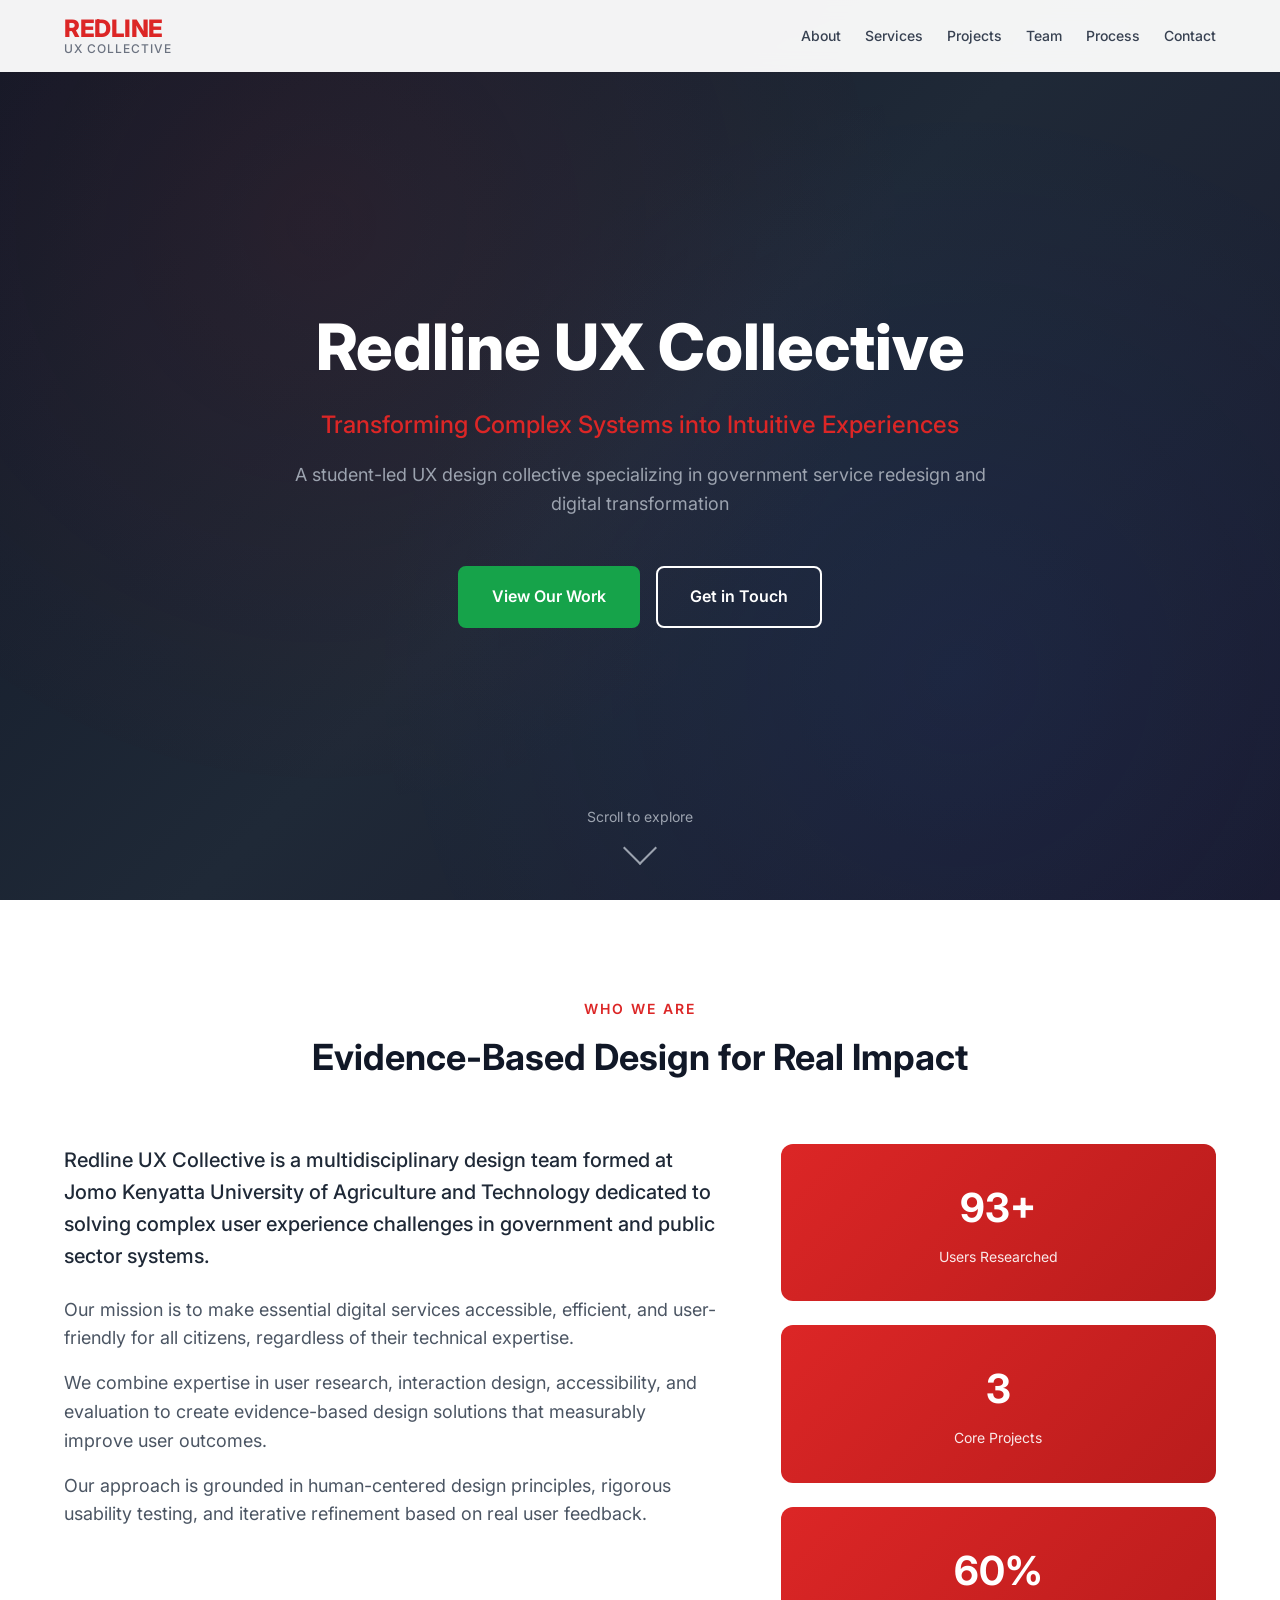
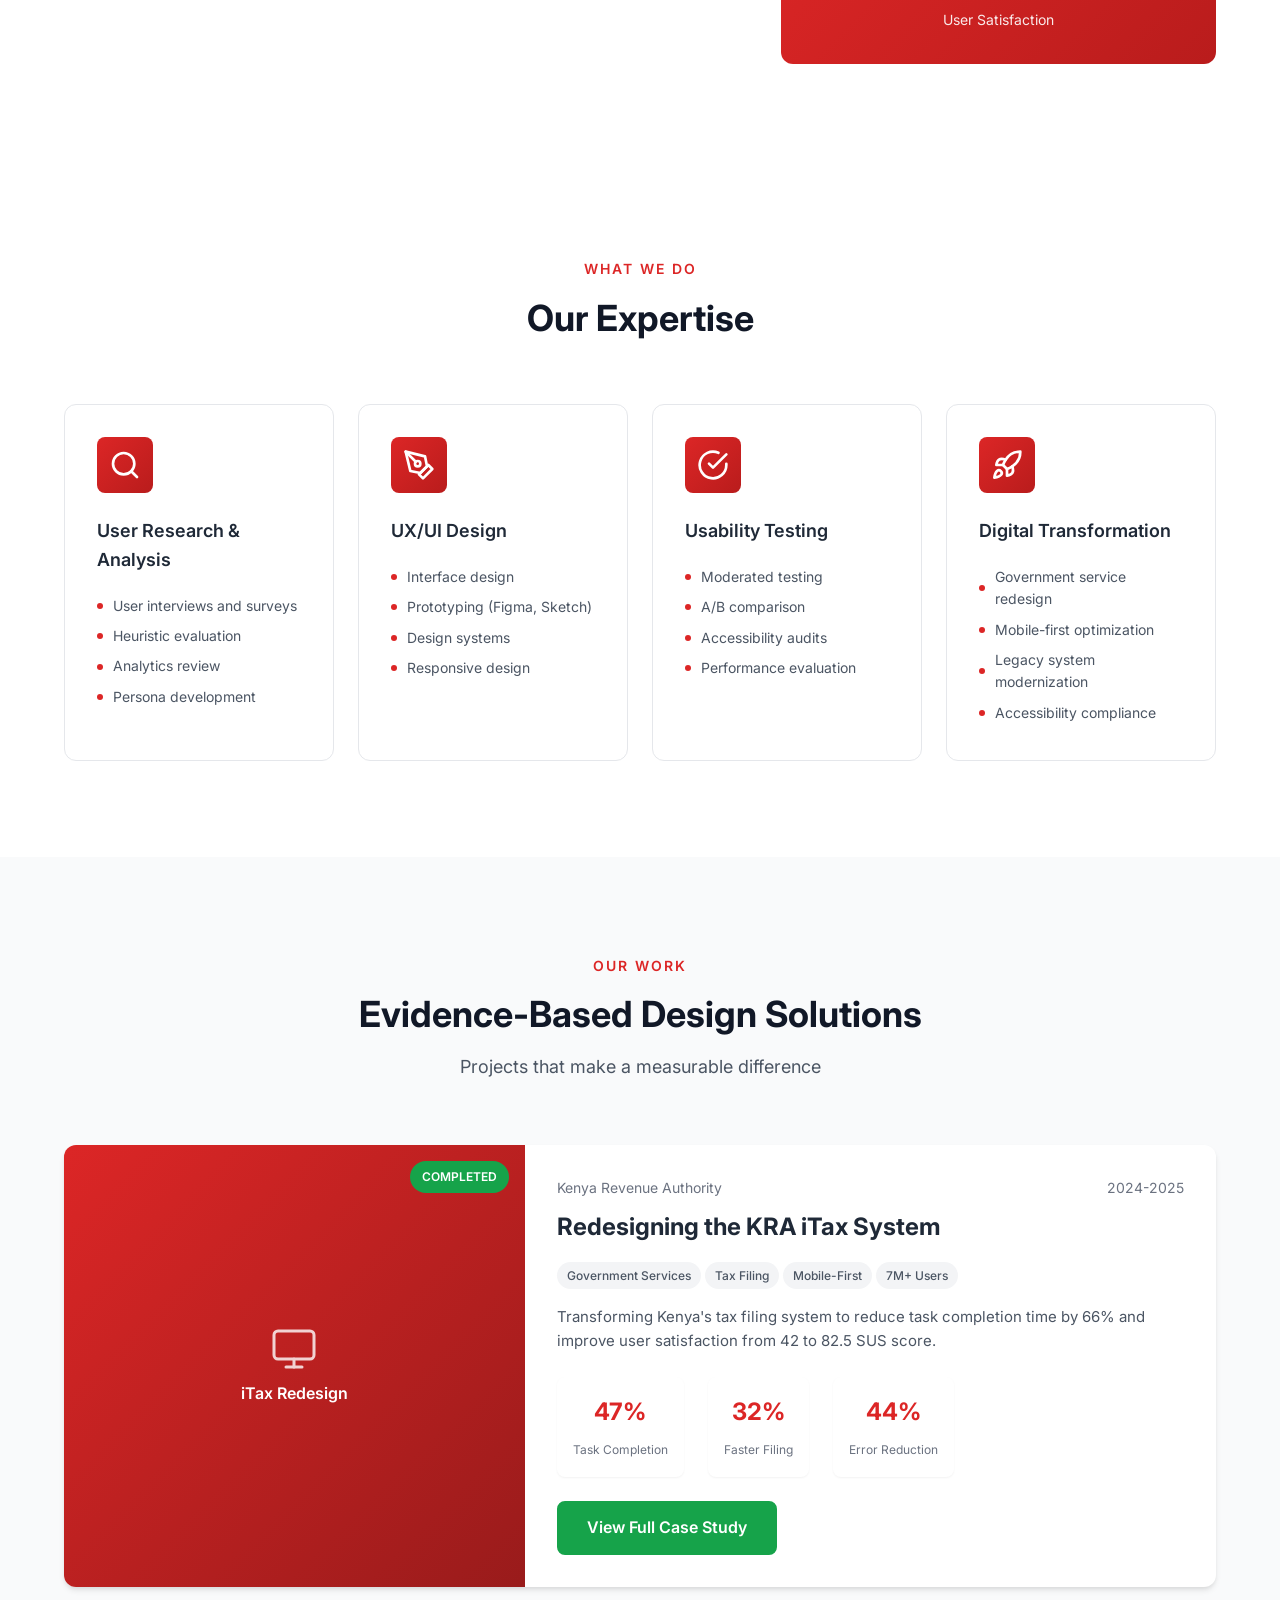
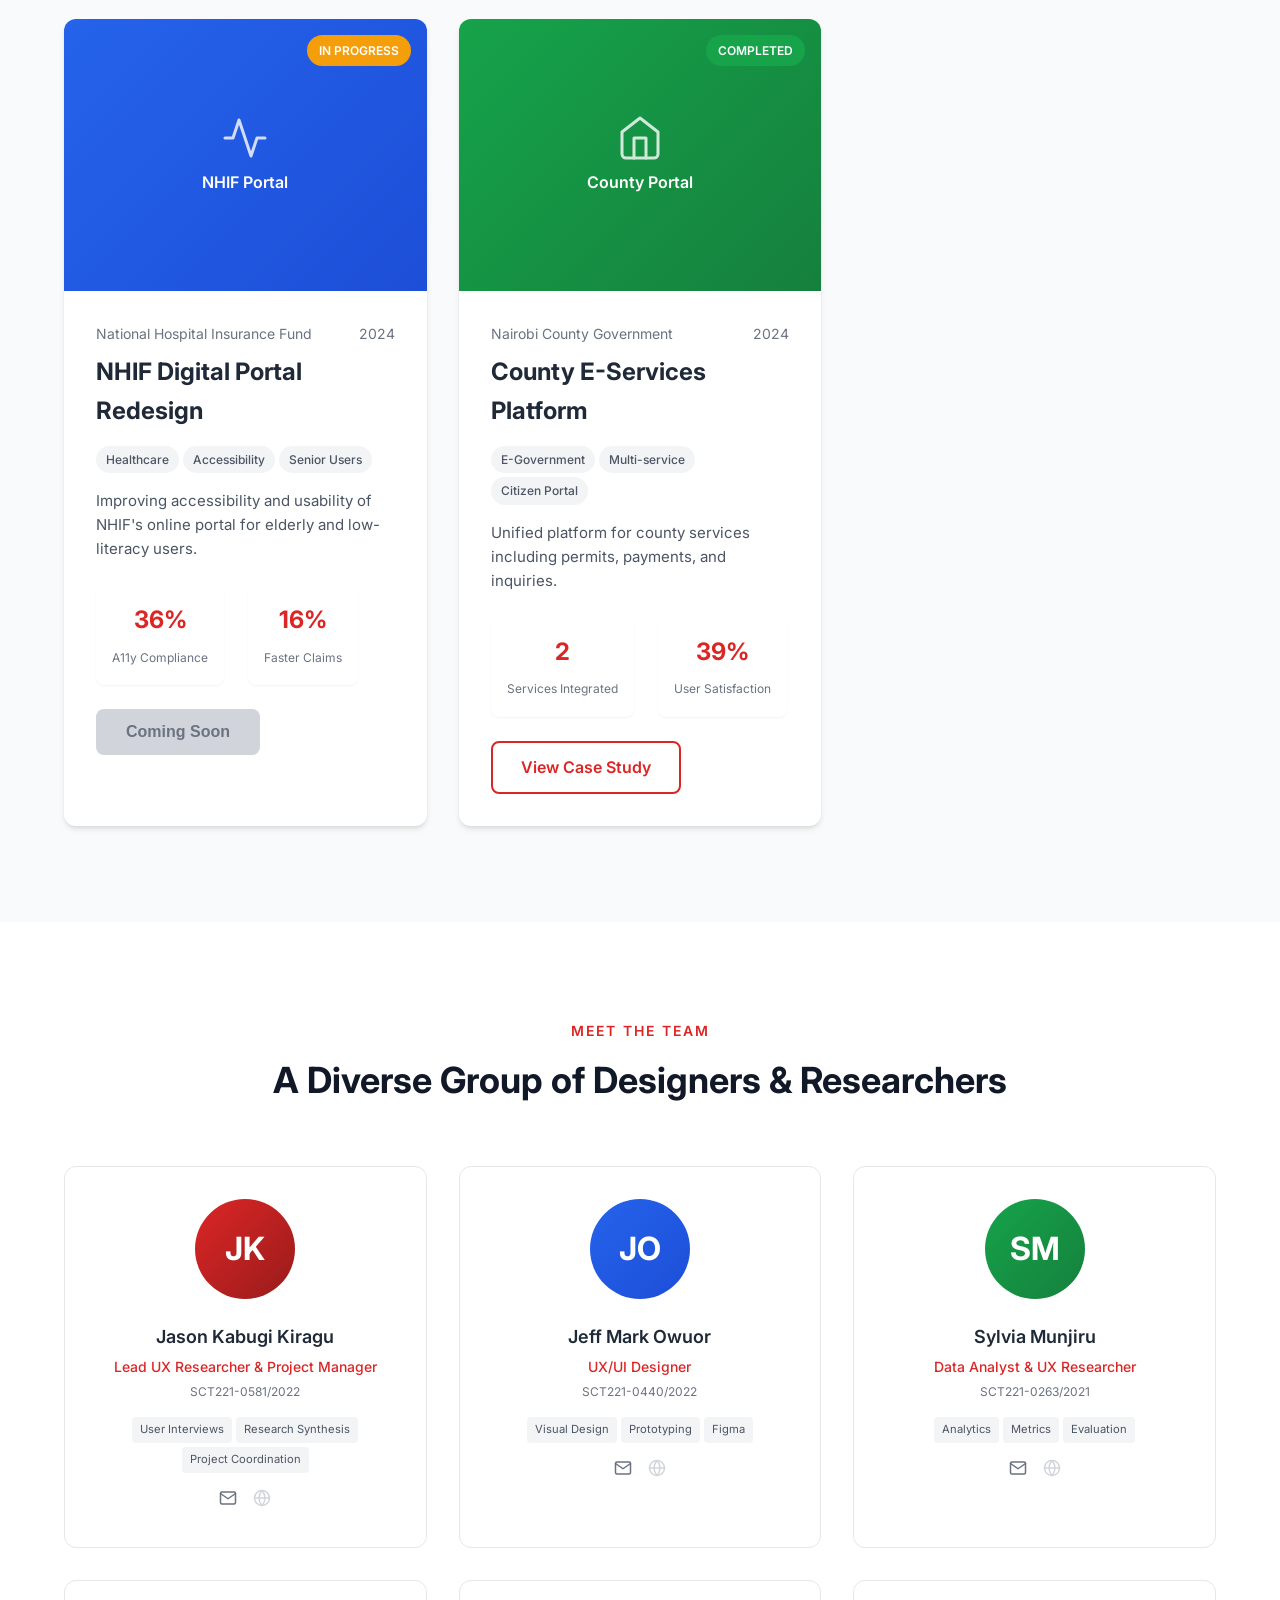
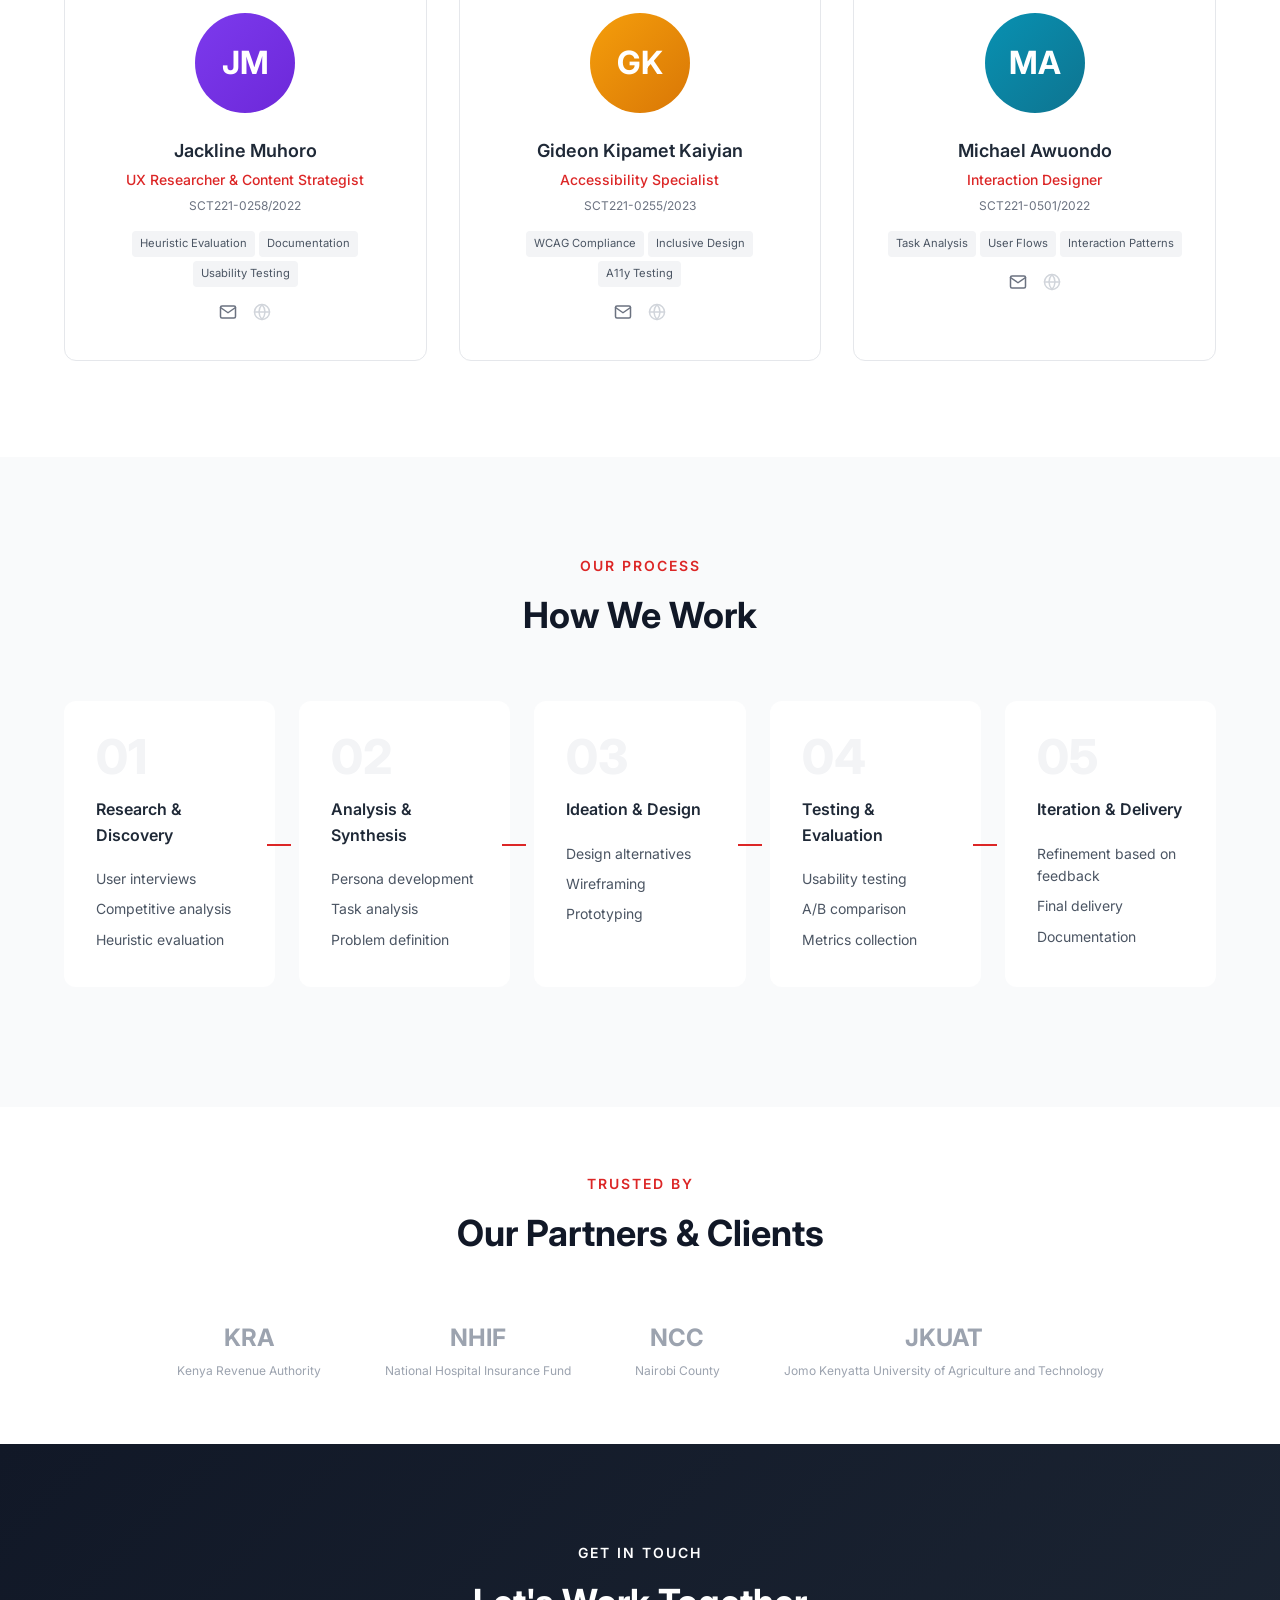
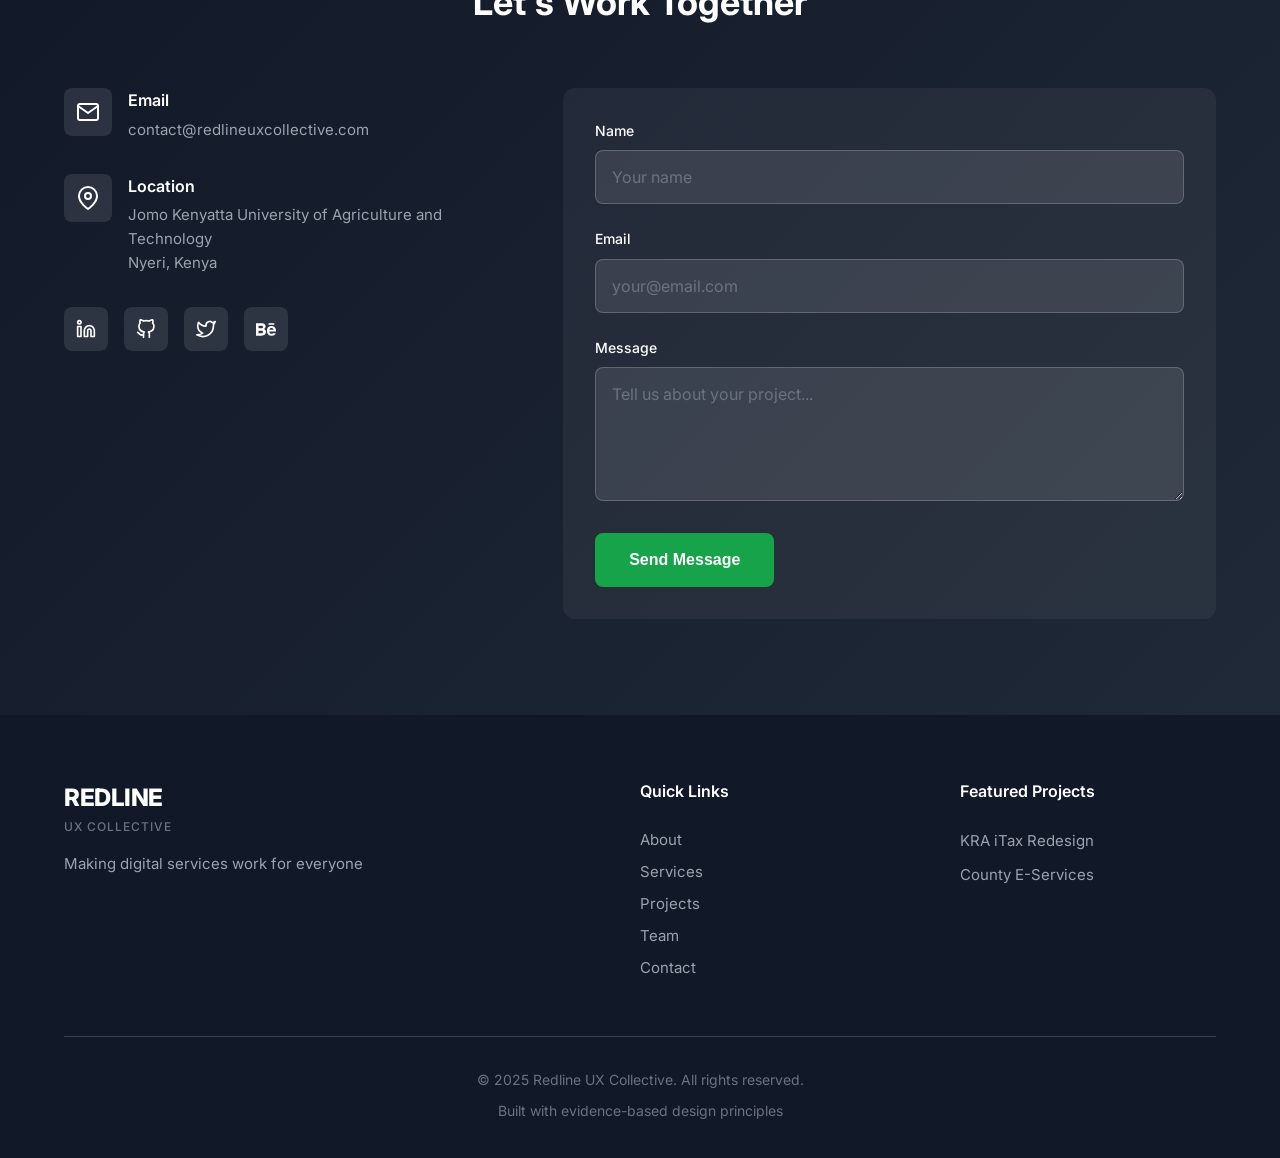
==== index.html @ 8f0aed25 "update" ====
<!doctype html>
<html lang="en">
  <head>
    <meta charset="UTF-8" />
    <meta name="viewport" content="width=device-width, initial-scale=1.0" />
    <meta
      name="description"
      content="Redline UX Collective - A student-led UX design collective specializing in government service redesign and digital transformation"
    />
    <title>Redline UX Collective | UX Design Portfolio</title>
    <link rel="stylesheet" href="styles.css" />
    <link rel="preconnect" href="https://fonts.googleapis.com" />
    <link rel="preconnect" href="https://fonts.gstatic.com" crossorigin />
    <link
      href="https://fonts.googleapis.com/css2?family=Inter:wght@300;400;500;600;700;800&display=swap"
      rel="stylesheet"
    />
  </head>
  <body class="portfolio-page">
    <!-- Navigation -->
    <nav class="navbar portfolio-nav">
      <div class="container">
        <div class="nav-brand">
          <a href="index.html" class="logo-link">
            <span class="logo-text">REDLINE</span>
            <span class="logo-tagline">UX Collective</span>
          </a>
        </div>
        <button
          class="nav-toggle"
          id="navToggle"
          aria-label="Toggle navigation"
        >
          <span></span>
          <span></span>
          <span></span>
        </button>
        <ul class="nav-menu" id="navMenu">
          <li><a href="#about" class="nav-link">About</a></li>
          <li><a href="#services" class="nav-link">Services</a></li>
          <li><a href="#projects" class="nav-link">Projects</a></li>
          <li><a href="#team" class="nav-link">Team</a></li>
          <li><a href="#process" class="nav-link">Process</a></li>
          <li><a href="#contact" class="nav-link">Contact</a></li>
        </ul>
      </div>
    </nav>

    <!-- Hero Section -->
    <section class="portfolio-hero">
      <div class="hero-background">
        <div class="hero-gradient"></div>
        <div class="hero-pattern"></div>
      </div>
      <div class="container">
        <div class="hero-content">
          <h1 class="hero-title">
            <span class="hero-title-main">Redline UX Collective</span>
          </h1>
          <p class="hero-tagline">
            Transforming Complex Systems into Intuitive Experiences
          </p>
          <p class="hero-subtext">
            A student-led UX design collective specializing in government
            service redesign and digital transformation
          </p>
          <div class="hero-cta">
            <a href="#projects" class="btn btn-primary btn-large"
              >View Our Work</a
            >
            <a href="#contact" class="btn btn-outline btn-large"
              >Get in Touch</a
            >
          </div>
        </div>
      </div>
      <div class="hero-scroll-indicator">
        <span>Scroll to explore</span>
        <div class="scroll-arrow"></div>
      </div>
    </section>

    <!-- About Section -->
    <section id="about" class="section portfolio-about">
      <div class="container">
        <div class="section-header">
          <span class="section-label">Who We Are</span>
          <h2 class="section-title">Evidence-Based Design for Real Impact</h2>
        </div>
        <div class="about-content">
          <div class="about-text">
            <p class="lead-text">
              Redline UX Collective is a multidisciplinary design team formed at
              Jomo Kenyatta University of Agriculture and Technology dedicated
              to solving complex user experience challenges in government and
              public sector systems.
            </p>
            <p>
              Our mission is to make essential digital services accessible,
              efficient, and user-friendly for all citizens, regardless of their
              technical expertise.
            </p>
            <p>
              We combine expertise in user research, interaction design,
              accessibility, and evaluation to create evidence-based design
              solutions that measurably improve user outcomes.
            </p>
            <p>
              Our approach is grounded in human-centered design principles,
              rigorous usability testing, and iterative refinement based on real
              user feedback.
            </p>
          </div>
          <div class="about-stats">
            <div class="stat-card">
              <span class="stat-number">148+</span>
              <span class="stat-label">Users Researched</span>
            </div>
            <div class="stat-card">
              <span class="stat-number">6</span>
              <span class="stat-label">Core Projects</span>
            </div>
            <div class="stat-card">
              <span class="stat-number">96%</span>
              <span class="stat-label">User Satisfaction</span>
            </div>
          </div>
        </div>
      </div>
    </section>

    <!-- Services Section -->
    <section id="services" class="section portfolio-services">
      <div class="container">
        <div class="section-header">
          <span class="section-label">What We Do</span>
          <h2 class="section-title">Our Expertise</h2>
        </div>
        <div class="services-grid">
          <div class="service-card">
            <div class="service-icon">
              <svg
                xmlns="http://www.w3.org/2000/svg"
                width="32"
                height="32"
                viewBox="0 0 24 24"
                fill="none"
                stroke="currentColor"
                stroke-width="2"
                stroke-linecap="round"
                stroke-linejoin="round"
              >
                <circle cx="11" cy="11" r="8"></circle>
                <path d="m21 21-4.35-4.35"></path>
              </svg>
            </div>
            <h3 class="service-title">User Research & Analysis</h3>
            <ul class="service-list">
              <li>User interviews and surveys</li>
              <li>Heuristic evaluation</li>
              <li>Analytics review</li>
              <li>Persona development</li>
            </ul>
          </div>
          <div class="service-card">
            <div class="service-icon">
              <svg
                xmlns="http://www.w3.org/2000/svg"
                width="32"
                height="32"
                viewBox="0 0 24 24"
                fill="none"
                stroke="currentColor"
                stroke-width="2"
                stroke-linecap="round"
                stroke-linejoin="round"
              >
                <path d="M12 19l7-7 3 3-7 7-3-3z"></path>
                <path d="M18 13l-1.5-7.5L2 2l3.5 14.5L13 18l5-5z"></path>
                <path d="M2 2l7.586 7.586"></path>
                <circle cx="11" cy="11" r="2"></circle>
              </svg>
            </div>
            <h3 class="service-title">UX/UI Design</h3>
            <ul class="service-list">
              <li>Interface design</li>
              <li>Prototyping (Figma, Sketch)</li>
              <li>Design systems</li>
              <li>Responsive design</li>
            </ul>
          </div>
          <div class="service-card">
            <div class="service-icon">
              <svg
                xmlns="http://www.w3.org/2000/svg"
                width="32"
                height="32"
                viewBox="0 0 24 24"
                fill="none"
                stroke="currentColor"
                stroke-width="2"
                stroke-linecap="round"
                stroke-linejoin="round"
              >
                <path d="M22 11.08V12a10 10 0 1 1-5.93-9.14"></path>
                <polyline points="22 4 12 14.01 9 11.01"></polyline>
              </svg>
            </div>
            <h3 class="service-title">Usability Testing</h3>
            <ul class="service-list">
              <li>Moderated testing</li>
              <li>A/B comparison</li>
              <li>Accessibility audits</li>
              <li>Performance evaluation</li>
            </ul>
          </div>
          <div class="service-card">
            <div class="service-icon">
              <svg
                xmlns="http://www.w3.org/2000/svg"
                width="32"
                height="32"
                viewBox="0 0 24 24"
                fill="none"
                stroke="currentColor"
                stroke-width="2"
                stroke-linecap="round"
                stroke-linejoin="round"
              >
                <path
                  d="M4.5 16.5c-1.5 1.26-2 5-2 5s3.74-.5 5-2c.71-.84.7-2.13-.09-2.91a2.18 2.18 0 0 0-2.91-.09z"
                ></path>
                <path
                  d="m12 15-3-3a22 22 0 0 1 2-3.95A12.88 12.88 0 0 1 22 2c0 2.72-.78 7.5-6 11a22.35 22.35 0 0 1-4 2z"
                ></path>
                <path d="M9 12H4s.55-3.03 2-4c1.62-1.08 5 0 5 0"></path>
                <path d="M12 15v5s3.03-.55 4-2c1.08-1.62 0-5 0-5"></path>
              </svg>
            </div>
            <h3 class="service-title">Digital Transformation</h3>
            <ul class="service-list">
              <li>Government service redesign</li>
              <li>Mobile-first optimization</li>
              <li>Legacy system modernization</li>
              <li>Accessibility compliance</li>
            </ul>
          </div>
        </div>
      </div>
    </section>

    <!-- Projects Section -->
    <section id="projects" class="section portfolio-projects">
      <div class="container">
        <div class="section-header">
          <span class="section-label">Our Work</span>
          <h2 class="section-title">Evidence-Based Design Solutions</h2>
          <p class="section-subtitle">
            Projects that make a measurable difference
          </p>
        </div>
        <div class="projects-grid">
          <!-- Project 1: KRA iTax (Primary) -->
          <div class="project-card project-featured">
            <div class="project-thumbnail">
              <div class="placeholder-thumbnail gradient-1">
                <svg
                  xmlns="http://www.w3.org/2000/svg"
                  width="48"
                  height="48"
                  viewBox="0 0 24 24"
                  fill="none"
                  stroke="currentColor"
                  stroke-width="1.5"
                  stroke-linecap="round"
                  stroke-linejoin="round"
                >
                  <rect x="2" y="3" width="20" height="14" rx="2" ry="2"></rect>
                  <line x1="8" y1="21" x2="16" y2="21"></line>
                  <line x1="12" y1="17" x2="12" y2="21"></line>
                </svg>
                <span>iTax Redesign</span>
              </div>
              <span class="project-badge badge-completed">Completed</span>
            </div>
            <div class="project-content">
              <div class="project-meta">
                <span class="project-client">Kenya Revenue Authority</span>
                <span class="project-year">2024-2025</span>
              </div>
              <h3 class="project-title">Redesigning the KRA iTax System</h3>
              <div class="project-tags">
                <span class="tag">Government Services</span>
                <span class="tag">Tax Filing</span>
                <span class="tag">Mobile-First</span>
                <span class="tag">7M+ Users</span>
              </div>
              <p class="project-description">
                Transforming Kenya's tax filing system to reduce task completion
                time by 66% and improve user satisfaction from 42 to 82.5 SUS
                score.
              </p>
              <div class="project-metrics">
                <div class="metric">
                  <span class="metric-value">96%</span>
                  <span class="metric-label">Task Completion</span>
                </div>
                <div class="metric">
                  <span class="metric-value">66%</span>
                  <span class="metric-label">Faster Filing</span>
                </div>
                <div class="metric">
                  <span class="metric-value">89%</span>
                  <span class="metric-label">Error Reduction</span>
                </div>
              </div>
              <a href="itax-redesign.html" class="btn btn-primary"
                >View Full Case Study</a
              >
            </div>
          </div>

          <!-- Project 2: NHIF Portal -->
          <div class="project-card">
            <div class="project-thumbnail">
              <div class="placeholder-thumbnail gradient-2">
                <svg
                  xmlns="http://www.w3.org/2000/svg"
                  width="48"
                  height="48"
                  viewBox="0 0 24 24"
                  fill="none"
                  stroke="currentColor"
                  stroke-width="1.5"
                  stroke-linecap="round"
                  stroke-linejoin="round"
                >
                  <path d="M22 12h-4l-3 9L9 3l-3 9H2"></path>
                </svg>
                <span>NHIF Portal</span>
              </div>
              <span class="project-badge badge-progress">In Progress</span>
            </div>
            <div class="project-content">
              <div class="project-meta">
                <span class="project-client"
                  >National Hospital Insurance Fund</span
                >
                <span class="project-year">2024</span>
              </div>
              <h3 class="project-title">NHIF Digital Portal Redesign</h3>
              <div class="project-tags">
                <span class="tag">Healthcare</span>
                <span class="tag">Accessibility</span>
                <span class="tag">Senior Users</span>
              </div>
              <p class="project-description">
                Improving accessibility and usability of NHIF's online portal
                for elderly and low-literacy users.
              </p>
              <div class="project-metrics">
                <div class="metric">
                  <span class="metric-value">85%</span>
                  <span class="metric-label">A11y Compliance</span>
                </div>
                <div class="metric">
                  <span class="metric-value">40%</span>
                  <span class="metric-label">Faster Claims</span>
                </div>
              </div>
              <button class="btn btn-disabled" disabled>Coming Soon</button>
            </div>
          </div>

          <!-- Project 3: County E-Services -->
          <div class="project-card">
            <div class="project-thumbnail">
              <div class="placeholder-thumbnail gradient-3">
                <svg
                  xmlns="http://www.w3.org/2000/svg"
                  width="48"
                  height="48"
                  viewBox="0 0 24 24"
                  fill="none"
                  stroke="currentColor"
                  stroke-width="1.5"
                  stroke-linecap="round"
                  stroke-linejoin="round"
                >
                  <path
                    d="M3 9l9-7 9 7v11a2 2 0 0 1-2 2H5a2 2 0 0 1-2-2z"
                  ></path>
                  <polyline points="9 22 9 12 15 12 15 22"></polyline>
                </svg>
                <span>County Portal</span>
              </div>
              <span class="project-badge badge-completed">Completed</span>
            </div>
            <div class="project-content">
              <div class="project-meta">
                <span class="project-client">Nairobi County Government</span>
                <span class="project-year">2024</span>
              </div>
              <h3 class="project-title">County E-Services Platform</h3>
              <div class="project-tags">
                <span class="tag">E-Government</span>
                <span class="tag">Multi-service</span>
                <span class="tag">Citizen Portal</span>
              </div>
              <p class="project-description">
                Unified platform for county services including permits,
                payments, and inquiries.
              </p>
              <div class="project-metrics">
                <div class="metric">
                  <span class="metric-value">5</span>
                  <span class="metric-label">Services Integrated</span>
                </div>
                <div class="metric">
                  <span class="metric-value">92%</span>
                  <span class="metric-label">User Satisfaction</span>
                </div>
              </div>
              <a href="project3.html" class="btn btn-secondary"
                >View Case Study</a
              >
            </div>
          </div>
        </div>
      </div>
    </section>

    <!-- Team Section -->
    <section id="team" class="section portfolio-team">
      <div class="container">
        <div class="section-header">
          <span class="section-label">Meet the Team</span>
          <h2 class="section-title">
            A Diverse Group of Designers & Researchers
          </h2>
        </div>
        <div class="team-grid">
          <!-- Jason -->
          <div class="team-member-card">
            <div class="member-avatar">
              <div class="placeholder-avatar gradient-1">
                <span class="initials">JK</span>
              </div>
            </div>
            <div class="member-info">
              <h3 class="member-name">Jason Kabugi Kiragu</h3>
              <p class="member-role">Lead UX Researcher & Project Manager</p>
              <p class="member-id">SCT221-0581/2022</p>
              <div class="member-expertise">
                <span class="expertise-tag">User Interviews</span>
                <span class="expertise-tag">Research Synthesis</span>
                <span class="expertise-tag">Project Coordination</span>
              </div>
              <div class="member-links">
                <a
                  href="mailto:jasonkiragu@student.dkut.ac.ke"
                  class="member-link"
                  title="Email"
                >
                  <svg
                    xmlns="http://www.w3.org/2000/svg"
                    width="18"
                    height="18"
                    viewBox="0 0 24 24"
                    fill="none"
                    stroke="currentColor"
                    stroke-width="2"
                    stroke-linecap="round"
                    stroke-linejoin="round"
                  >
                    <path
                      d="M4 4h16c1.1 0 2 .9 2 2v12c0 1.1-.9 2-2 2H4c-1.1 0-2-.9-2-2V6c0-1.1.9-2 2-2z"
                    ></path>
                    <polyline points="22,6 12,13 2,6"></polyline>
                  </svg>
                </a>
                <span
                  class="member-link-placeholder"
                  title="Website Coming Soon"
                >
                  <svg
                    xmlns="http://www.w3.org/2000/svg"
                    width="18"
                    height="18"
                    viewBox="0 0 24 24"
                    fill="none"
                    stroke="currentColor"
                    stroke-width="2"
                    stroke-linecap="round"
                    stroke-linejoin="round"
                  >
                    <circle cx="12" cy="12" r="10"></circle>
                    <line x1="2" y1="12" x2="22" y2="12"></line>
                    <path
                      d="M12 2a15.3 15.3 0 0 1 4 10 15.3 15.3 0 0 1-4 10 15.3 15.3 0 0 1-4-10 15.3 15.3 0 0 1 4-10z"
                    ></path>
                  </svg>
                </span>
              </div>
            </div>
          </div>

          <!-- Jeff -->
          <div class="team-member-card">
            <div class="member-avatar">
              <div class="placeholder-avatar gradient-2">
                <span class="initials">JO</span>
              </div>
            </div>
            <div class="member-info">
              <h3 class="member-name">Jeff Mark Owuor</h3>
              <p class="member-role">UX/UI Designer</p>
              <p class="member-id">SCT221-0440/2022</p>
              <div class="member-expertise">
                <span class="expertise-tag">Visual Design</span>
                <span class="expertise-tag">Prototyping</span>
                <span class="expertise-tag">Figma</span>
              </div>
              <div class="member-links">
                <a
                  href="mailto:jeffowuor@student.dkut.ac.ke"
                  class="member-link"
                  title="Email"
                >
                  <svg
                    xmlns="http://www.w3.org/2000/svg"
                    width="18"
                    height="18"
                    viewBox="0 0 24 24"
                    fill="none"
                    stroke="currentColor"
                    stroke-width="2"
                    stroke-linecap="round"
                    stroke-linejoin="round"
                  >
                    <path
                      d="M4 4h16c1.1 0 2 .9 2 2v12c0 1.1-.9 2-2 2H4c-1.1 0-2-.9-2-2V6c0-1.1.9-2 2-2z"
                    ></path>
                    <polyline points="22,6 12,13 2,6"></polyline>
                  </svg>
                </a>
                <span
                  class="member-link-placeholder"
                  title="Website Coming Soon"
                >
                  <svg
                    xmlns="http://www.w3.org/2000/svg"
                    width="18"
                    height="18"
                    viewBox="0 0 24 24"
                    fill="none"
                    stroke="currentColor"
                    stroke-width="2"
                    stroke-linecap="round"
                    stroke-linejoin="round"
                  >
                    <circle cx="12" cy="12" r="10"></circle>
                    <line x1="2" y1="12" x2="22" y2="12"></line>
                    <path
                      d="M12 2a15.3 15.3 0 0 1 4 10 15.3 15.3 0 0 1-4 10 15.3 15.3 0 0 1-4-10 15.3 15.3 0 0 1 4-10z"
                    ></path>
                  </svg>
                </span>
              </div>
            </div>
          </div>

          <!-- Sylvia -->
          <div class="team-member-card">
            <div class="member-avatar">
              <div class="placeholder-avatar gradient-3">
                <span class="initials">SM</span>
              </div>
            </div>
            <div class="member-info">
              <h3 class="member-name">Sylvia Munjiru</h3>
              <p class="member-role">Data Analyst & UX Researcher</p>
              <p class="member-id">SCT221-0263/2021</p>
              <div class="member-expertise">
                <span class="expertise-tag">Analytics</span>
                <span class="expertise-tag">Metrics</span>
                <span class="expertise-tag">Evaluation</span>
              </div>
              <div class="member-links">
                <a
                  href="mailto:sylviamunjiru@student.dkut.ac.ke"
                  class="member-link"
                  title="Email"
                >
                  <svg
                    xmlns="http://www.w3.org/2000/svg"
                    width="18"
                    height="18"
                    viewBox="0 0 24 24"
                    fill="none"
                    stroke="currentColor"
                    stroke-width="2"
                    stroke-linecap="round"
                    stroke-linejoin="round"
                  >
                    <path
                      d="M4 4h16c1.1 0 2 .9 2 2v12c0 1.1-.9 2-2 2H4c-1.1 0-2-.9-2-2V6c0-1.1.9-2 2-2z"
                    ></path>
                    <polyline points="22,6 12,13 2,6"></polyline>
                  </svg>
                </a>
                <span
                  class="member-link-placeholder"
                  title="Website Coming Soon"
                >
                  <svg
                    xmlns="http://www.w3.org/2000/svg"
                    width="18"
                    height="18"
                    viewBox="0 0 24 24"
                    fill="none"
                    stroke="currentColor"
                    stroke-width="2"
                    stroke-linecap="round"
                    stroke-linejoin="round"
                  >
                    <circle cx="12" cy="12" r="10"></circle>
                    <line x1="2" y1="12" x2="22" y2="12"></line>
                    <path
                      d="M12 2a15.3 15.3 0 0 1 4 10 15.3 15.3 0 0 1-4 10 15.3 15.3 0 0 1-4-10 15.3 15.3 0 0 1 4-10z"
                    ></path>
                  </svg>
                </span>
              </div>
            </div>
          </div>

          <!-- Jackline -->
          <div class="team-member-card">
            <div class="member-avatar">
              <div class="placeholder-avatar gradient-4">
                <span class="initials">JM</span>
              </div>
            </div>
            <div class="member-info">
              <h3 class="member-name">Jackline Muhoro</h3>
              <p class="member-role">UX Researcher & Content Strategist</p>
              <p class="member-id">SCT221-0258/2022</p>
              <div class="member-expertise">
                <span class="expertise-tag">Heuristic Evaluation</span>
                <span class="expertise-tag">Documentation</span>
                <span class="expertise-tag">Usability Testing</span>
              </div>
              <div class="member-links">
                <a
                  href="mailto:jacklinemuhoro@student.dkut.ac.ke"
                  class="member-link"
                  title="Email"
                >
                  <svg
                    xmlns="http://www.w3.org/2000/svg"
                    width="18"
                    height="18"
                    viewBox="0 0 24 24"
                    fill="none"
                    stroke="currentColor"
                    stroke-width="2"
                    stroke-linecap="round"
                    stroke-linejoin="round"
                  >
                    <path
                      d="M4 4h16c1.1 0 2 .9 2 2v12c0 1.1-.9 2-2 2H4c-1.1 0-2-.9-2-2V6c0-1.1.9-2 2-2z"
                    ></path>
                    <polyline points="22,6 12,13 2,6"></polyline>
                  </svg>
                </a>
                <span
                  class="member-link-placeholder"
                  title="Website Coming Soon"
                >
                  <svg
                    xmlns="http://www.w3.org/2000/svg"
                    width="18"
                    height="18"
                    viewBox="0 0 24 24"
                    fill="none"
                    stroke="currentColor"
                    stroke-width="2"
                    stroke-linecap="round"
                    stroke-linejoin="round"
                  >
                    <circle cx="12" cy="12" r="10"></circle>
                    <line x1="2" y1="12" x2="22" y2="12"></line>
                    <path
                      d="M12 2a15.3 15.3 0 0 1 4 10 15.3 15.3 0 0 1-4 10 15.3 15.3 0 0 1-4-10 15.3 15.3 0 0 1 4-10z"
                    ></path>
                  </svg>
                </span>
              </div>
            </div>
          </div>

          <!-- Gideon -->
          <div class="team-member-card">
            <div class="member-avatar">
              <div class="placeholder-avatar gradient-5">
                <span class="initials">GK</span>
              </div>
            </div>
            <div class="member-info">
              <h3 class="member-name">Gideon Kipamet Kaiyian</h3>
              <p class="member-role">Accessibility Specialist</p>
              <p class="member-id">SCT221-0255/2023</p>
              <div class="member-expertise">
                <span class="expertise-tag">WCAG Compliance</span>
                <span class="expertise-tag">Inclusive Design</span>
                <span class="expertise-tag">A11y Testing</span>
              </div>
              <div class="member-links">
                <a
                  href="mailto:gideonkaiyian@student.dkut.ac.ke"
                  class="member-link"
                  title="Email"
                >
                  <svg
                    xmlns="http://www.w3.org/2000/svg"
                    width="18"
                    height="18"
                    viewBox="0 0 24 24"
                    fill="none"
                    stroke="currentColor"
                    stroke-width="2"
                    stroke-linecap="round"
                    stroke-linejoin="round"
                  >
                    <path
                      d="M4 4h16c1.1 0 2 .9 2 2v12c0 1.1-.9 2-2 2H4c-1.1 0-2-.9-2-2V6c0-1.1.9-2 2-2z"
                    ></path>
                    <polyline points="22,6 12,13 2,6"></polyline>
                  </svg>
                </a>
                <span
                  class="member-link-placeholder"
                  title="Website Coming Soon"
                >
                  <svg
                    xmlns="http://www.w3.org/2000/svg"
                    width="18"
                    height="18"
                    viewBox="0 0 24 24"
                    fill="none"
                    stroke="currentColor"
                    stroke-width="2"
                    stroke-linecap="round"
                    stroke-linejoin="round"
                  >
                    <circle cx="12" cy="12" r="10"></circle>
                    <line x1="2" y1="12" x2="22" y2="12"></line>
                    <path
                      d="M12 2a15.3 15.3 0 0 1 4 10 15.3 15.3 0 0 1-4 10 15.3 15.3 0 0 1-4-10 15.3 15.3 0 0 1 4-10z"
                    ></path>
                  </svg>
                </span>
              </div>
            </div>
          </div>

          <!-- Michael -->
          <div class="team-member-card">
            <div class="member-avatar">
              <div class="placeholder-avatar gradient-6">
                <span class="initials">MA</span>
              </div>
            </div>
            <div class="member-info">
              <h3 class="member-name">Michael Awuondo</h3>
              <p class="member-role">Interaction Designer</p>
              <p class="member-id">SCT221-0501/2022</p>
              <div class="member-expertise">
                <span class="expertise-tag">Task Analysis</span>
                <span class="expertise-tag">User Flows</span>
                <span class="expertise-tag">Interaction Patterns</span>
              </div>
              <div class="member-links">
                <a
                  href="mailto:michaelawuondo@student.dkut.ac.ke"
                  class="member-link"
                  title="Email"
                >
                  <svg
                    xmlns="http://www.w3.org/2000/svg"
                    width="18"
                    height="18"
                    viewBox="0 0 24 24"
                    fill="none"
                    stroke="currentColor"
                    stroke-width="2"
                    stroke-linecap="round"
                    stroke-linejoin="round"
                  >
                    <path
                      d="M4 4h16c1.1 0 2 .9 2 2v12c0 1.1-.9 2-2 2H4c-1.1 0-2-.9-2-2V6c0-1.1.9-2 2-2z"
                    ></path>
                    <polyline points="22,6 12,13 2,6"></polyline>
                  </svg>
                </a>
                <span
                  class="member-link-placeholder"
                  title="Website Coming Soon"
                >
                  <svg
                    xmlns="http://www.w3.org/2000/svg"
                    width="18"
                    height="18"
                    viewBox="0 0 24 24"
                    fill="none"
                    stroke="currentColor"
                    stroke-width="2"
                    stroke-linecap="round"
                    stroke-linejoin="round"
                  >
                    <circle cx="12" cy="12" r="10"></circle>
                    <line x1="2" y1="12" x2="22" y2="12"></line>
                    <path
                      d="M12 2a15.3 15.3 0 0 1 4 10 15.3 15.3 0 0 1-4 10 15.3 15.3 0 0 1-4-10 15.3 15.3 0 0 1 4-10z"
                    ></path>
                  </svg>
                </span>
              </div>
            </div>
          </div>
        </div>
      </div>
    </section>

    <!-- Process Section -->
    <section id="process" class="section portfolio-process">
      <div class="container">
        <div class="section-header">
          <span class="section-label">Our Process</span>
          <h2 class="section-title">How We Work</h2>
        </div>
        <div class="process-timeline">
          <div class="process-step">
            <div class="step-number">01</div>
            <div class="step-content">
              <h3 class="step-title">Research & Discovery</h3>
              <ul class="step-list">
                <li>User interviews</li>
                <li>Competitive analysis</li>
                <li>Heuristic evaluation</li>
              </ul>
            </div>
          </div>
          <div class="process-step">
            <div class="step-number">02</div>
            <div class="step-content">
              <h3 class="step-title">Analysis & Synthesis</h3>
              <ul class="step-list">
                <li>Persona development</li>
                <li>Task analysis</li>
                <li>Problem definition</li>
              </ul>
            </div>
          </div>
          <div class="process-step">
            <div class="step-number">03</div>
            <div class="step-content">
              <h3 class="step-title">Ideation & Design</h3>
              <ul class="step-list">
                <li>Design alternatives</li>
                <li>Wireframing</li>
                <li>Prototyping</li>
              </ul>
            </div>
          </div>
          <div class="process-step">
            <div class="step-number">04</div>
            <div class="step-content">
              <h3 class="step-title">Testing & Evaluation</h3>
              <ul class="step-list">
                <li>Usability testing</li>
                <li>A/B comparison</li>
                <li>Metrics collection</li>
              </ul>
            </div>
          </div>
          <div class="process-step">
            <div class="step-number">05</div>
            <div class="step-content">
              <h3 class="step-title">Iteration & Delivery</h3>
              <ul class="step-list">
                <li>Refinement based on feedback</li>
                <li>Final delivery</li>
                <li>Documentation</li>
              </ul>
            </div>
          </div>
        </div>
      </div>
    </section>

    <!-- Partners Section -->
    <section class="section portfolio-partners">
      <div class="container">
        <div class="section-header">
          <span class="section-label">Trusted By</span>
          <h2 class="section-title">Our Partners & Clients</h2>
        </div>
        <div class="partners-grid">
          <div class="partner-logo">
            <div class="placeholder-logo">
              <span>KRA</span>
              <small>Kenya Revenue Authority</small>
            </div>
          </div>
          <div class="partner-logo">
            <div class="placeholder-logo">
              <span>NHIF</span>
              <small>National Hospital Insurance Fund</small>
            </div>
          </div>
          <div class="partner-logo">
            <div class="placeholder-logo">
              <span>NCC</span>
              <small>Nairobi County</small>
            </div>
          </div>
          <div class="partner-logo">
            <div class="placeholder-logo">
              <span>JKUAT</span>
              <small
                >Jomo Kenyatta University of Agriculture and Technology</small
              >
            </div>
          </div>
        </div>
      </div>
    </section>

    <!-- Contact Section -->
    <section id="contact" class="section portfolio-contact">
      <div class="container">
        <div class="section-header">
          <span class="section-label">Get in Touch</span>
          <h2 class="section-title">Let's Work Together</h2>
        </div>
        <div class="contact-content">
          <div class="contact-info">
            <div class="contact-item">
              <div class="contact-icon">
                <svg
                  xmlns="http://www.w3.org/2000/svg"
                  width="24"
                  height="24"
                  viewBox="0 0 24 24"
                  fill="none"
                  stroke="currentColor"
                  stroke-width="2"
                  stroke-linecap="round"
                  stroke-linejoin="round"
                >
                  <path
                    d="M4 4h16c1.1 0 2 .9 2 2v12c0 1.1-.9 2-2 2H4c-1.1 0-2-.9-2-2V6c0-1.1.9-2 2-2z"
                  ></path>
                  <polyline points="22,6 12,13 2,6"></polyline>
                </svg>
              </div>
              <div class="contact-details">
                <h4>Email</h4>
                <p>contact@redlineuxcollective.com</p>
              </div>
            </div>
            <div class="contact-item">
              <div class="contact-icon">
                <svg
                  xmlns="http://www.w3.org/2000/svg"
                  width="24"
                  height="24"
                  viewBox="0 0 24 24"
                  fill="none"
                  stroke="currentColor"
                  stroke-width="2"
                  stroke-linecap="round"
                  stroke-linejoin="round"
                >
                  <path
                    d="M21 10c0 7-9 13-9 13s-9-6-9-13a9 9 0 0 1 18 0z"
                  ></path>
                  <circle cx="12" cy="10" r="3"></circle>
                </svg>
              </div>
              <div class="contact-details">
                <h4>Location</h4>
                <p>
                  Jomo Kenyatta University of Agriculture and Technology<br />Nyeri,
                  Kenya
                </p>
              </div>
            </div>
            <div class="social-links">
              <a href="#" class="social-link" title="LinkedIn">
                <svg
                  xmlns="http://www.w3.org/2000/svg"
                  width="20"
                  height="20"
                  viewBox="0 0 24 24"
                  fill="none"
                  stroke="currentColor"
                  stroke-width="2"
                  stroke-linecap="round"
                  stroke-linejoin="round"
                >
                  <path
                    d="M16 8a6 6 0 0 1 6 6v7h-4v-7a2 2 0 0 0-2-2 2 2 0 0 0-2 2v7h-4v-7a6 6 0 0 1 6-6z"
                  ></path>
                  <rect x="2" y="9" width="4" height="12"></rect>
                  <circle cx="4" cy="4" r="2"></circle>
                </svg>
              </a>
              <a href="#" class="social-link" title="GitHub">
                <svg
                  xmlns="http://www.w3.org/2000/svg"
                  width="20"
                  height="20"
                  viewBox="0 0 24 24"
                  fill="none"
                  stroke="currentColor"
                  stroke-width="2"
                  stroke-linecap="round"
                  stroke-linejoin="round"
                >
                  <path
                    d="M9 19c-5 1.5-5-2.5-7-3m14 6v-3.87a3.37 3.37 0 0 0-.94-2.61c3.14-.35 6.44-1.54 6.44-7A5.44 5.44 0 0 0 20 4.77 5.07 5.07 0 0 0 19.91 1S18.73.65 16 2.48a13.38 13.38 0 0 0-7 0C6.27.65 5.09 1 5.09 1A5.07 5.07 0 0 0 5 4.77a5.44 5.44 0 0 0-1.5 3.78c0 5.42 3.3 6.61 6.44 7A3.37 3.37 0 0 0 9 18.13V22"
                  ></path>
                </svg>
              </a>
              <a href="#" class="social-link" title="Twitter">
                <svg
                  xmlns="http://www.w3.org/2000/svg"
                  width="20"
                  height="20"
                  viewBox="0 0 24 24"
                  fill="none"
                  stroke="currentColor"
                  stroke-width="2"
                  stroke-linecap="round"
                  stroke-linejoin="round"
                >
                  <path
                    d="M23 3a10.9 10.9 0 0 1-3.14 1.53 4.48 4.48 0 0 0-7.86 3v1A10.66 10.66 0 0 1 3 4s-4 9 5 13a11.64 11.64 0 0 1-7 2c9 5 20 0 20-11.5a4.5 4.5 0 0 0-.08-.83A7.72 7.72 0 0 0 23 3z"
                  ></path>
                </svg>
              </a>
              <a href="#" class="social-link" title="Behance">
                <svg
                  xmlns="http://www.w3.org/2000/svg"
                  width="20"
                  height="20"
                  viewBox="0 0 24 24"
                  fill="currentColor"
                >
                  <path
                    d="M22 7h-7v-2h7v2zm1.726 10c-.442 1.297-2.029 3-5.101 3-3.074 0-5.564-1.729-5.564-5.675 0-3.91 2.325-5.92 5.466-5.92 3.082 0 4.964 1.782 5.375 4.426.078.506.109 1.188.095 2.14h-8.027c.13 3.211 3.483 3.312 4.588 2.029h3.168zm-7.686-4h4.965c-.105-1.547-1.136-2.219-2.477-2.219-1.466 0-2.277.768-2.488 2.219zm-9.574 6.988h-6.466v-14.967h6.953c5.476.081 5.58 5.444 2.72 6.906 3.461 1.26 3.577 8.061-3.207 8.061zm-3.466-8.988h3.584c2.508 0 2.906-3-.312-3h-3.272v3zm3.391 3h-3.391v3.016h3.341c3.055 0 2.868-3.016.05-3.016z"
                  />
                </svg>
              </a>
            </div>
          </div>
          <form class="contact-form" action="#" method="POST">
            <div class="form-group">
              <label for="name">Name</label>
              <input
                type="text"
                id="name"
                name="name"
                placeholder="Your name"
                required
              />
            </div>
            <div class="form-group">
              <label for="email">Email</label>
              <input
                type="email"
                id="email"
                name="email"
                placeholder="your@email.com"
                required
              />
            </div>
            <div class="form-group">
              <label for="message">Message</label>
              <textarea
                id="message"
                name="message"
                rows="5"
                placeholder="Tell us about your project..."
                required
              ></textarea>
            </div>
            <button type="submit" class="btn btn-primary btn-large">
              Send Message
            </button>
          </form>
        </div>
      </div>
    </section>

    <!-- Footer -->
    <footer class="portfolio-footer">
      <div class="container">
        <div class="footer-content">
          <div class="footer-brand">
            <div class="footer-logo">
              <span class="logo-text">REDLINE</span>
              <span class="logo-tagline">UX Collective</span>
            </div>
            <p class="footer-tagline">
              Making digital services work for everyone
            </p>
          </div>
          <div class="footer-links">
            <h4>Quick Links</h4>
            <ul>
              <li><a href="#about">About</a></li>
              <li><a href="#services">Services</a></li>
              <li><a href="#projects">Projects</a></li>
              <li><a href="#team">Team</a></li>
              <li><a href="#contact">Contact</a></li>
            </ul>
          </div>
          <div class="footer-projects">
            <h4>Featured Projects</h4>
            <ul>
              <li><a href="itax-redesign.html">KRA iTax Redesign</a></li>
              <li><a href="project3.html">County E-Services</a></li>
            </ul>
          </div>
        </div>
        <div class="footer-bottom">
          <p>&copy; 2025 Redline UX Collective. All rights reserved.</p>
          <p class="footer-credit">
            Built with evidence-based design principles
          </p>
        </div>
      </div>
    </footer>

    <!-- Scroll to Top Button -->
    <button id="scrollToTop" class="scroll-to-top" aria-label="Scroll to top">
      <svg
        xmlns="http://www.w3.org/2000/svg"
        width="24"
        height="24"
        viewBox="0 0 24 24"
        fill="none"
        stroke="currentColor"
        stroke-width="2"
        stroke-linecap="round"
        stroke-linejoin="round"
      >
        <polyline points="18 15 12 9 6 15"></polyline>
      </svg>
    </button>

    <script src="script.js"></script>
  </body>
</html>
---- styles.css ----
/* ===================================
   CSS Reset & Base Styles
   KRA iTax Redesign Portfolio
   Redline UX Collective
   =================================== */
* {
    margin: 0;
    padding: 0;
    box-sizing: border-box;
}

:root {
    /* Colors - KRA Brand Theme */
    --primary-red: #DC2626;
    --primary-red-dark: #B91C1C;
    --primary-blue: #2563EB;
    --primary-blue-dark: #1D4ED8;
    --accent-green: #16A34A;
    --accent-green-dark: #15803D;
    --warning-orange: #F59E0B;
    --alert-red: #EF4444;

    /* Neutrals */
    --white: #FFFFFF;
    --gray-50: #F9FAFB;
    --gray-100: #F3F4F6;
    --gray-200: #E5E7EB;
    --gray-300: #D1D5DB;
    --gray-400: #9CA3AF;
    --gray-500: #6B7280;
    --gray-600: #4B5563;
    --gray-700: #374151;
    --gray-800: #1F2937;
    --gray-900: #111827;

    /* Spacing */
    --spacing-xs: 4px;
    --spacing-sm: 8px;
    --spacing-md: 16px;
    --spacing-lg: 24px;
    --spacing-xl: 32px;
    --spacing-2xl: 48px;
    --spacing-3xl: 64px;
    --spacing-4xl: 96px;

    /* Typography */
    --font-family: 'Inter', -apple-system, BlinkMacSystemFont, 'Segoe UI', Roboto, sans-serif;
    --font-size-xs: 12px;
    --font-size-sm: 14px;
    --font-size-base: 16px;
    --font-size-lg: 18px;
    --font-size-xl: 20px;
    --font-size-2xl: 24px;
    --font-size-3xl: 30px;
    --font-size-4xl: 36px;
    --font-size-5xl: 48px;

    /* Shadows */
    --shadow-sm: 0 1px 2px 0 rgba(0, 0, 0, 0.05);
    --shadow-md: 0 4px 6px -1px rgba(0, 0, 0, 0.1), 0 2px 4px -1px rgba(0, 0, 0, 0.06);
    --shadow-lg: 0 10px 15px -3px rgba(0, 0, 0, 0.1), 0 4px 6px -2px rgba(0, 0, 0, 0.05);
    --shadow-xl: 0 20px 25px -5px rgba(0, 0, 0, 0.1), 0 10px 10px -5px rgba(0, 0, 0, 0.04);

    /* Border Radius */
    --radius-sm: 4px;
    --radius-md: 8px;
    --radius-lg: 12px;
    --radius-xl: 16px;
    --radius-full: 9999px;

    /* Transitions */
    --transition-fast: 150ms ease-in-out;
    --transition-base: 200ms ease-in-out;
    --transition-slow: 300ms ease-in-out;

    /* Z-index */
    --z-dropdown: 1000;
    --z-sticky: 1020;
    --z-fixed: 1030;
    --z-modal: 1040;
}

html {
    scroll-behavior: smooth;
}

body {
    font-family: var(--font-family);
    font-size: var(--font-size-base);
    line-height: 1.6;
    color: var(--gray-800);
    background-color: var(--white);
    -webkit-font-smoothing: antialiased;
    -moz-osx-font-smoothing: grayscale;
}

.container {
    width: 100%;
    max-width: 1200px;
    margin: 0 auto;
    padding: 0 var(--spacing-lg);
}

.section {
    padding: var(--spacing-4xl) 0;
    position: relative;
    z-index: 1;
    background-color: inherit;
}

/* ===================================
   Navigation
   =================================== */
.navbar {
    position: fixed;
    top: 0;
    left: 0;
    right: 0;
    background-color: rgba(255, 255, 255, 0.95);
    backdrop-filter: blur(10px);
    box-shadow: var(--shadow-sm);
    z-index: var(--z-fixed);
    transition: all var(--transition-base);
}

.navbar .container {
    display: flex;
    justify-content: space-between;
    align-items: center;
    padding-top: var(--spacing-md);
    padding-bottom: var(--spacing-md);
}

.nav-brand .logo {
    font-size: var(--font-size-lg);
    font-weight: 700;
    color: var(--primary-red);
}

.nav-toggle {
    display: none;
    flex-direction: column;
    gap: 4px;
    background: none;
    border: none;
    cursor: pointer;
    padding: var(--spacing-sm);
}

.nav-toggle span {
    width: 24px;
    height: 2px;
    background-color: var(--gray-800);
    transition: all var(--transition-base);
}

.nav-menu {
    display: flex;
    list-style: none;
    gap: var(--spacing-lg);
}

.nav-link {
    color: var(--gray-700);
    text-decoration: none;
    font-weight: 500;
    font-size: var(--font-size-sm);
    transition: color var(--transition-base);
    position: relative;
    white-space: nowrap;
}

.nav-link::after {
    content: '';
    position: absolute;
    bottom: -4px;
    left: 0;
    width: 0;
    height: 2px;
    background-color: var(--primary-red);
    transition: width var(--transition-base);
}

.nav-link:hover {
    color: var(--primary-red);
}

.nav-link:hover::after {
    width: 100%;
}

.nav-link.active {
    color: var(--primary-red);
}

.nav-link.active::after {
    width: 100%;
}

/* ===================================
   Hero Section
   =================================== */
.hero {
    padding-top: 120px;
    padding-bottom: var(--spacing-4xl);
    background: linear-gradient(135deg, var(--primary-red) 0%, #991B1B 100%);
    color: var(--white);
    position: relative;
    overflow: hidden;
    z-index: 0;
}

.hero::before {
    content: '';
    position: absolute;
    top: 0;
    left: 0;
    right: 0;
    bottom: 0;
    background: url('data:image/svg+xml,<svg width="100" height="100" xmlns="http://www.w3.org/2000/svg"><defs><pattern id="grid" width="100" height="100" patternUnits="userSpaceOnUse"><path d="M 100 0 L 0 0 0 100" fill="none" stroke="rgba(255,255,255,0.05)" stroke-width="1"/></pattern></defs><rect width="100" height="100" fill="url(%23grid)"/></svg>');
    opacity: 0.3;
}

.hero-content {
    position: relative;
    z-index: 1;
    text-align: center;
    max-width: 900px;
    margin: 0 auto;
}

.hero-badge {
    display: inline-block;
    padding: 8px 20px;
    background-color: rgba(255, 255, 255, 0.15);
    border-radius: var(--radius-full);
    font-size: var(--font-size-sm);
    font-weight: 500;
    margin-bottom: var(--spacing-lg);
    backdrop-filter: blur(4px);
}

.hero-title {
    font-size: var(--font-size-5xl);
    font-weight: 700;
    margin-bottom: var(--spacing-lg);
    line-height: 1.1;
}

.hero-subtitle {
    font-size: var(--font-size-xl);
    font-weight: 300;
    margin-bottom: var(--spacing-2xl);
    opacity: 0.95;
    line-height: 1.5;
}

.hero-stats {
    display: flex;
    justify-content: center;
    gap: var(--spacing-2xl);
    margin-bottom: var(--spacing-2xl);
    flex-wrap: wrap;
}

.stat-item {
    display: flex;
    flex-direction: column;
    align-items: center;
    padding: var(--spacing-md);
}

.stat-number {
    font-size: var(--font-size-4xl);
    font-weight: 700;
    display: block;
    margin-bottom: var(--spacing-xs);
}

.stat-label {
    font-size: var(--font-size-sm);
    opacity: 0.9;
    text-align: center;
}

.hero-actions {
    display: flex;
    gap: var(--spacing-md);
    justify-content: center;
    flex-wrap: wrap;
}

/* Animations */
@keyframes fadeIn {
    from {
        opacity: 0;
        transform: translateY(20px);
    }
    to {
        opacity: 1;
        transform: translateY(0);
    }
}

.animate-fade-in {
    animation: fadeIn 0.6s ease-out;
}

.animate-fade-in-delay {
    animation: fadeIn 0.6s ease-out 0.2s backwards;
}

.animate-fade-in-delay-2 {
    animation: fadeIn 0.6s ease-out 0.4s backwards;
}

/* ===================================
   Buttons
   =================================== */
.btn {
    display: inline-block;
    padding: 12px 28px;
    border-radius: var(--radius-md);
    font-weight: 600;
    font-size: var(--font-size-base);
    text-decoration: none;
    transition: all var(--transition-base);
    border: 2px solid transparent;
    cursor: pointer;
}

.btn-primary {
    background-color: var(--accent-green);
    color: var(--white);
    border-color: var(--accent-green);
}

.btn-primary:hover {
    background-color: var(--accent-green-dark);
    border-color: var(--accent-green-dark);
    transform: translateY(-2px);
    box-shadow: var(--shadow-lg);
}

.btn-secondary {
    background-color: transparent;
    color: var(--primary-red);
    border-color: var(--primary-red);
}

.btn-secondary:hover {
    background-color: var(--primary-red);
    color: var(--white);
    transform: translateY(-2px);
    box-shadow: var(--shadow-lg);
}

.btn-secondary-light {
    background-color: rgba(255, 255, 255, 0.1);
    color: var(--white);
    border-color: rgba(255, 255, 255, 0.5);
}

.btn-secondary-light:hover {
    background-color: var(--white);
    color: var(--primary-red);
    transform: translateY(-2px);
}

/* ===================================
   Section Headers
   =================================== */
.section-header {
    text-align: center;
    margin-bottom: var(--spacing-3xl);
}

.section-tag {
    display: inline-block;
    padding: 6px 16px;
    background-color: var(--primary-red);
    color: var(--white);
    font-size: var(--font-size-sm);
    font-weight: 600;
    border-radius: var(--radius-full);
    margin-bottom: var(--spacing-md);
    text-transform: uppercase;
    letter-spacing: 0.5px;
}

.section-title {
    font-size: var(--font-size-4xl);
    font-weight: 700;
    color: var(--gray-900);
    margin-bottom: var(--spacing-md);
    line-height: 1.2;
}

.section-description {
    font-size: var(--font-size-lg);
    color: var(--gray-600);
    max-width: 800px;
    margin: 0 auto;
    line-height: 1.7;
}

.subsection-title {
    font-size: var(--font-size-2xl);
    font-weight: 700;
    color: var(--gray-900);
    margin-bottom: var(--spacing-xl);
    margin-top: var(--spacing-3xl);
}

.subsection-title:first-child {
    margin-top: 0;
}

/* ===================================
   Overview Section - Issues Grid
   =================================== */
.overview-section {
    background-color: var(--gray-50);
}

.problem-highlight {
    background: linear-gradient(135deg, var(--gray-900) 0%, var(--gray-800) 100%);
    border-radius: var(--radius-xl);
    padding: var(--spacing-2xl);
    margin-bottom: var(--spacing-3xl);
}

.problem-stats {
    display: grid;
    grid-template-columns: repeat(auto-fit, minmax(200px, 1fr));
    gap: var(--spacing-xl);
}

.problem-stat {
    text-align: center;
    color: var(--white);
}

.problem-number {
    display: block;
    font-size: var(--font-size-3xl);
    font-weight: 700;
    color: var(--primary-red);
    margin-bottom: var(--spacing-xs);
}

.problem-text {
    font-size: var(--font-size-sm);
    opacity: 0.9;
}

.issues-grid {
    display: grid;
    grid-template-columns: repeat(auto-fit, minmax(340px, 1fr));
    gap: var(--spacing-xl);
}

.issue-card {
    background-color: var(--white);
    border-radius: var(--radius-lg);
    padding: var(--spacing-xl);
    box-shadow: var(--shadow-md);
    transition: all var(--transition-base);
    position: relative;
    border-left: 4px solid var(--primary-red);
}

.issue-card:hover {
    transform: translateY(-4px);
    box-shadow: var(--shadow-xl);
}

.issue-number {
    position: absolute;
    top: var(--spacing-md);
    right: var(--spacing-md);
    font-size: var(--font-size-3xl);
    font-weight: 700;
    color: var(--gray-200);
}

.issue-icon {
    width: 48px;
    height: 48px;
    background-color: var(--primary-red);
    border-radius: var(--radius-md);
    display: flex;
    align-items: center;
    justify-content: center;
    margin-bottom: var(--spacing-md);
}

.issue-icon svg {
    width: 24px;
    height: 24px;
    color: var(--white);
}

.issue-card h3 {
    font-size: var(--font-size-lg);
    font-weight: 700;
    color: var(--gray-900);
    margin-bottom: var(--spacing-sm);
}

.issue-card > p {
    color: var(--gray-600);
    margin-bottom: var(--spacing-md);
    font-size: var(--font-size-sm);
}

.issue-details {
    list-style: none;
    padding-top: var(--spacing-md);
    border-top: 1px solid var(--gray-200);
}

.issue-details li {
    font-size: var(--font-size-sm);
    color: var(--gray-700);
    padding-left: var(--spacing-lg);
    margin-bottom: var(--spacing-sm);
    position: relative;
}

.issue-details li::before {
    content: '';
    position: absolute;
    left: 0;
    top: 8px;
    width: 6px;
    height: 6px;
    background-color: var(--primary-red);
    border-radius: 50%;
}

/* ===================================
   Research Section
   =================================== */
.research-section {
    background-color: var(--white);
}

.research-block {
    margin-bottom: var(--spacing-3xl);
}

/* Problem Statement Card */
.problem-statement-card {
    background: linear-gradient(135deg, var(--gray-50) 0%, var(--white) 100%);
    border: 2px solid var(--gray-200);
    border-radius: var(--radius-xl);
    padding: var(--spacing-2xl);
}

.lead-text {
    font-size: var(--font-size-xl);
    color: var(--gray-800);
    margin-bottom: var(--spacing-xl);
    line-height: 1.6;
}

.problem-metrics {
    display: grid;
    grid-template-columns: repeat(auto-fit, minmax(180px, 1fr));
    gap: var(--spacing-lg);
}

.metric {
    text-align: center;
    padding: var(--spacing-md);
    background-color: var(--white);
    border-radius: var(--radius-md);
    box-shadow: var(--shadow-sm);
}

.metric-value {
    display: block;
    font-size: var(--font-size-2xl);
    font-weight: 700;
    color: var(--primary-red);
    margin-bottom: var(--spacing-xs);
}

.metric-label {
    font-size: var(--font-size-xs);
    color: var(--gray-600);
}

/* Personas Grid */
.personas-grid {
    display: grid;
    grid-template-columns: repeat(auto-fit, minmax(300px, 1fr));
    gap: var(--spacing-xl);
    margin-bottom: var(--spacing-2xl);
}

.persona-card {
    background-color: var(--white);
    border: 2px solid var(--gray-200);
    border-radius: var(--radius-lg);
    overflow: hidden;
    transition: all var(--transition-base);
}

.persona-card:hover {
    border-color: var(--primary-blue);
    box-shadow: var(--shadow-lg);
}

.persona-header {
    display: flex;
    align-items: center;
    gap: var(--spacing-md);
    padding: var(--spacing-lg);
    background: linear-gradient(135deg, var(--primary-blue) 0%, var(--primary-blue-dark) 100%);
    color: var(--white);
}

.persona-avatar {
    width: 56px;
    height: 56px;
    border-radius: var(--radius-full);
    background-color: rgba(255, 255, 255, 0.2);
    display: flex;
    align-items: center;
    justify-content: center;
    font-size: var(--font-size-xl);
    font-weight: 700;
}

.persona-info h4 {
    font-size: var(--font-size-lg);
    font-weight: 700;
    margin-bottom: 2px;
}

.persona-type {
    font-size: var(--font-size-sm);
    opacity: 0.9;
}

.persona-details {
    padding: var(--spacing-lg);
}

.persona-details p {
    font-size: var(--font-size-sm);
    color: var(--gray-700);
    margin-bottom: var(--spacing-sm);
}

.persona-pain {
    background-color: var(--gray-50);
    padding: var(--spacing-md);
    border-radius: var(--radius-md);
    border-left: 3px solid var(--primary-red);
    font-style: italic;
    color: var(--gray-800) !important;
}

/* Stats Summary */
.stats-summary {
    background-color: var(--gray-50);
    border-radius: var(--radius-lg);
    padding: var(--spacing-xl);
}

.stats-summary h4 {
    font-size: var(--font-size-lg);
    font-weight: 700;
    margin-bottom: var(--spacing-lg);
    color: var(--gray-900);
}

.stats-grid {
    display: grid;
    gap: var(--spacing-md);
    margin-bottom: var(--spacing-xl);
}

.stat-block {
    display: flex;
    align-items: center;
    gap: var(--spacing-md);
    background-color: var(--white);
    padding: var(--spacing-md);
    border-radius: var(--radius-md);
}

.stat-bar {
    height: 8px;
    background-color: var(--primary-blue);
    border-radius: var(--radius-full);
    width: var(--width);
    min-width: 20px;
}

.stat-block .stat-label {
    flex: 1;
    font-size: var(--font-size-sm);
    color: var(--gray-700);
}

.stat-block .stat-value {
    font-weight: 700;
    color: var(--primary-blue);
}

.frustrations-chart h5 {
    font-size: var(--font-size-base);
    font-weight: 600;
    margin-bottom: var(--spacing-md);
    color: var(--gray-800);
}

.frustration-bars {
    display: flex;
    flex-direction: column;
    gap: var(--spacing-sm);
}

.frustration-item {
    display: flex;
    align-items: center;
    gap: var(--spacing-md);
}

.frustration-label {
    width: 180px;
    font-size: var(--font-size-sm);
    color: var(--gray-700);
}

.frustration-bar-container {
    flex: 1;
    display: flex;
    align-items: center;
    gap: var(--spacing-sm);
}

.frustration-bar {
    height: 24px;
    background: linear-gradient(90deg, var(--primary-red) 0%, #F87171 100%);
    border-radius: var(--radius-sm);
}

.frustration-value {
    font-size: var(--font-size-sm);
    font-weight: 600;
    color: var(--gray-800);
    width: 40px;
}

/* Task Analysis */
.task-analysis {
    display: grid;
    grid-template-columns: 2fr 1fr;
    gap: var(--spacing-xl);
}

.task-table {
    background-color: var(--white);
    border-radius: var(--radius-lg);
    overflow: hidden;
    box-shadow: var(--shadow-md);
}

.task-row {
    display: grid;
    grid-template-columns: 2fr 1fr 1fr 1fr;
    padding: var(--spacing-md) var(--spacing-lg);
    border-bottom: 1px solid var(--gray-200);
    font-size: var(--font-size-sm);
}

.task-row:last-child {
    border-bottom: none;
}

.task-header {
    background-color: var(--gray-900);
    color: var(--white);
    font-weight: 600;
}

.time-bad {
    color: var(--alert-red);
    font-weight: 600;
}

.time-good {
    color: var(--accent-green);
    font-weight: 600;
}

.improvement {
    color: var(--primary-blue);
    font-weight: 600;
}

.task-findings {
    background-color: var(--gray-50);
    border-radius: var(--radius-lg);
    padding: var(--spacing-xl);
}

.task-findings h4 {
    font-size: var(--font-size-lg);
    font-weight: 700;
    margin-bottom: var(--spacing-md);
    color: var(--gray-900);
}

.task-findings ul {
    list-style: none;
}

.task-findings li {
    padding: var(--spacing-sm) 0;
    padding-left: var(--spacing-lg);
    position: relative;
    color: var(--gray-700);
}

.task-findings li::before {
    content: '';
    position: absolute;
    left: 0;
    top: 14px;
    width: 8px;
    height: 8px;
    background-color: var(--primary-red);
    border-radius: 50%;
}

/* System Comparison */
.system-comparison {
    display: grid;
    gap: var(--spacing-xl);
}

.system-image {
    text-align: center;
}

.system-image img {
    max-width: 100%;
    border-radius: var(--radius-lg);
    box-shadow: var(--shadow-lg);
}

.image-caption {
    margin-top: var(--spacing-md);
    font-size: var(--font-size-sm);
    color: var(--gray-500);
    font-style: italic;
}

.system-analysis-grid {
    display: grid;
    grid-template-columns: repeat(auto-fit, minmax(280px, 1fr));
    gap: var(--spacing-xl);
}

.analysis-card {
    background-color: var(--white);
    border-radius: var(--radius-lg);
    padding: var(--spacing-xl);
    box-shadow: var(--shadow-md);
}

.analysis-card h4 {
    font-size: var(--font-size-lg);
    font-weight: 700;
    margin-bottom: var(--spacing-md);
    padding-bottom: var(--spacing-md);
    border-bottom: 2px solid;
}

.analysis-card.advantages h4 {
    color: var(--accent-green);
    border-color: var(--accent-green);
}

.analysis-card.deficiencies h4 {
    color: var(--alert-red);
    border-color: var(--alert-red);
}

.analysis-card ul {
    list-style: none;
}

.analysis-card li {
    padding: var(--spacing-sm) 0;
    padding-left: var(--spacing-lg);
    position: relative;
    font-size: var(--font-size-sm);
    color: var(--gray-700);
}

.analysis-card.advantages li::before {
    content: '+';
    position: absolute;
    left: 0;
    color: var(--accent-green);
    font-weight: 700;
}

.analysis-card.deficiencies li::before {
    content: '-';
    position: absolute;
    left: 0;
    color: var(--alert-red);
    font-weight: 700;
}

/* Criteria Grid */
.criteria-grid {
    display: grid;
    grid-template-columns: repeat(auto-fit, minmax(180px, 1fr));
    gap: var(--spacing-lg);
}

.criteria-card {
    background-color: var(--white);
    border: 2px solid var(--gray-200);
    border-radius: var(--radius-lg);
    padding: var(--spacing-lg);
    text-align: center;
    transition: all var(--transition-base);
}

.criteria-card:hover {
    border-color: var(--accent-green);
    box-shadow: var(--shadow-md);
}

.criteria-icon {
    width: 48px;
    height: 48px;
    background-color: var(--gray-100);
    border-radius: var(--radius-full);
    display: flex;
    align-items: center;
    justify-content: center;
    margin: 0 auto var(--spacing-md);
}

.criteria-icon svg {
    width: 24px;
    height: 24px;
    color: var(--accent-green);
}

.criteria-card h4 {
    font-size: var(--font-size-sm);
    font-weight: 600;
    color: var(--gray-700);
    margin-bottom: var(--spacing-sm);
}

.criteria-target {
    font-size: var(--font-size-xl);
    font-weight: 700;
    color: var(--accent-green);
}

/* Methodology Grid */
.methodology-grid {
    display: grid;
    grid-template-columns: repeat(auto-fit, minmax(180px, 1fr));
    gap: var(--spacing-lg);
}

.method-card {
    background-color: var(--white);
    border-radius: var(--radius-lg);
    padding: var(--spacing-xl);
    text-align: center;
    box-shadow: var(--shadow-md);
    border-top: 4px solid var(--primary-blue);
}

.method-number {
    display: block;
    font-size: var(--font-size-3xl);
    font-weight: 700;
    color: var(--primary-blue);
    margin-bottom: var(--spacing-sm);
}

.method-card h4 {
    font-size: var(--font-size-base);
    font-weight: 700;
    color: var(--gray-900);
    margin-bottom: var(--spacing-xs);
}

.method-card p {
    font-size: var(--font-size-sm);
    color: var(--gray-600);
}

/* ===================================
   Design Alternatives Section
   =================================== */
.alternatives-section {
    background-color: var(--gray-50);
}

.alternative-block {
    background-color: var(--white);
    border-radius: var(--radius-xl);
    padding: var(--spacing-2xl);
    margin-bottom: var(--spacing-2xl);
    box-shadow: var(--shadow-md);
}

.alternative-header {
    margin-bottom: var(--spacing-xl);
}

.alternative-number {
    display: inline-block;
    padding: 4px 12px;
    background-color: var(--primary-blue);
    color: var(--white);
    font-size: var(--font-size-sm);
    font-weight: 600;
    border-radius: var(--radius-full);
    margin-bottom: var(--spacing-sm);
}

.alternative-header h3 {
    font-size: var(--font-size-2xl);
    font-weight: 700;
    color: var(--gray-900);
}

.alternative-content {
    display: grid;
    grid-template-columns: 1fr 1fr;
    gap: var(--spacing-2xl);
}

.alternative-image {
    display: flex;
    flex-direction: column;
    gap: var(--spacing-md);
}

.alternative-image img {
    width: 100%;
    border-radius: var(--radius-lg);
    box-shadow: var(--shadow-md);
}

.alternative-image .secondary-image {
    max-height: 300px;
    object-fit: cover;
}

.alternative-details > div {
    margin-bottom: var(--spacing-lg);
}

.alternative-details h4 {
    font-size: var(--font-size-base);
    font-weight: 700;
    color: var(--gray-900);
    margin-bottom: var(--spacing-sm);
}

.alternative-details p {
    font-size: var(--font-size-sm);
    color: var(--gray-700);
    line-height: 1.6;
}

.key-features ul {
    list-style: none;
}

.key-features li {
    padding: var(--spacing-xs) 0;
    padding-left: var(--spacing-lg);
    position: relative;
    font-size: var(--font-size-sm);
    color: var(--gray-700);
}

.key-features li::before {
    content: '';
    position: absolute;
    left: 0;
    top: 10px;
    width: 6px;
    height: 6px;
    background-color: var(--primary-blue);
    border-radius: 50%;
}

.scenario-text {
    background-color: var(--gray-50);
    padding: var(--spacing-md);
    border-radius: var(--radius-md);
    font-style: italic;
}

.feedback-stats {
    display: flex;
    flex-wrap: wrap;
    gap: var(--spacing-sm);
}

.feedback-good {
    display: inline-block;
    padding: 4px 12px;
    background-color: #D1FAE5;
    color: var(--accent-green-dark);
    font-size: var(--font-size-xs);
    font-weight: 600;
    border-radius: var(--radius-full);
}

.feedback-bad {
    display: inline-block;
    padding: 4px 12px;
    background-color: #FEE2E2;
    color: var(--alert-red);
    font-size: var(--font-size-xs);
    font-weight: 600;
    border-radius: var(--radius-full);
}

.feedback-quote {
    display: inline-block;
    padding: 4px 12px;
    background-color: var(--gray-100);
    color: var(--gray-700);
    font-size: var(--font-size-xs);
    font-style: italic;
    border-radius: var(--radius-full);
}

.strengths-weaknesses {
    display: flex;
    flex-wrap: wrap;
    gap: var(--spacing-sm);
    padding-top: var(--spacing-md);
    border-top: 1px solid var(--gray-200);
}

.strength {
    display: inline-flex;
    align-items: center;
    gap: 4px;
    padding: 4px 12px;
    background-color: #D1FAE5;
    color: var(--accent-green-dark);
    font-size: var(--font-size-sm);
    border-radius: var(--radius-full);
}

.strength::before {
    content: '+';
    font-weight: 700;
}

.weakness {
    display: inline-flex;
    align-items: center;
    gap: 4px;
    padding: 4px 12px;
    background-color: #FEE2E2;
    color: var(--alert-red);
    font-size: var(--font-size-sm);
    border-radius: var(--radius-full);
}

.weakness::before {
    content: '-';
    font-weight: 700;
}

/* Design Selection */
.design-selection {
    background: linear-gradient(135deg, var(--gray-900) 0%, var(--gray-800) 100%);
    border-radius: var(--radius-xl);
    padding: var(--spacing-2xl);
    color: var(--white);
    text-align: center;
}

.design-selection h3 {
    font-size: var(--font-size-2xl);
    margin-bottom: var(--spacing-md);
}

.design-selection > p {
    font-size: var(--font-size-base);
    opacity: 0.9;
    margin-bottom: var(--spacing-xl);
}

.hybrid-features {
    display: flex;
    flex-wrap: wrap;
    justify-content: center;
    gap: var(--spacing-md);
    margin-bottom: var(--spacing-xl);
}

.hybrid-feature {
    display: flex;
    align-items: center;
    gap: var(--spacing-sm);
    background-color: rgba(255, 255, 255, 0.1);
    padding: var(--spacing-sm) var(--spacing-md);
    border-radius: var(--radius-md);
}

.from-alt {
    font-size: var(--font-size-xs);
    font-weight: 600;
    color: var(--accent-green);
}

.feature-name {
    font-size: var(--font-size-sm);
}

.selection-result {
    font-size: var(--font-size-lg);
    font-weight: 500;
}

/* ===================================
   Prototype Section
   =================================== */
.prototype-section {
    background-color: var(--white);
}

.prototype-showcase {
    margin-bottom: var(--spacing-3xl);
}

.prototype-comparison {
    display: flex;
    align-items: center;
    gap: var(--spacing-xl);
    justify-content: center;
    flex-wrap: wrap;
}

.comparison-item {
    text-align: center;
    flex: 1;
    max-width: 450px;
}

.comparison-item h4 {
    font-size: var(--font-size-lg);
    font-weight: 600;
    margin-bottom: var(--spacing-md);
    color: var(--gray-700);
}

.comparison-item img {
    width: 100%;
    border-radius: var(--radius-lg);
    box-shadow: var(--shadow-lg);
}

.comparison-arrow {
    flex-shrink: 0;
}

.comparison-arrow svg {
    width: 48px;
    height: 48px;
    color: var(--accent-green);
}

/* Figma Container */
.figma-container {
    margin-bottom: var(--spacing-3xl);
}

.figma-embed {
    background-color: var(--white);
    border-radius: var(--radius-lg);
    box-shadow: var(--shadow-lg);
    overflow: hidden;
    padding: var(--spacing-lg);
}

.figma-embed iframe {
    width: 100%;
    min-height: 500px;
    border-radius: var(--radius-md);
}

.figma-actions {
    display: flex;
    justify-content: center;
    gap: var(--spacing-md);
    margin-top: var(--spacing-lg);
    flex-wrap: wrap;
}

/* Features Grid */
.features-grid {
    display: grid;
    grid-template-columns: repeat(auto-fit, minmax(280px, 1fr));
    gap: var(--spacing-xl);
}

.feature-card {
    background-color: var(--gray-50);
    border-radius: var(--radius-lg);
    padding: var(--spacing-xl);
    text-align: center;
    transition: all var(--transition-base);
}

.feature-card:hover {
    background-color: var(--white);
    box-shadow: var(--shadow-lg);
    transform: translateY(-4px);
}

.feature-card .feature-icon {
    width: 56px;
    height: 56px;
    background-color: var(--primary-red);
    border-radius: var(--radius-md);
    display: flex;
    align-items: center;
    justify-content: center;
    margin: 0 auto var(--spacing-md);
}

.feature-card .feature-icon svg {
    width: 28px;
    height: 28px;
    color: var(--white);
}

.feature-card h4 {
    font-size: var(--font-size-base);
    font-weight: 700;
    color: var(--gray-900);
    margin-bottom: var(--spacing-sm);
}

.feature-card p {
    font-size: var(--font-size-sm);
    color: var(--gray-600);
}

/* User Scenarios */
.scenarios-grid {
    display: grid;
    grid-template-columns: repeat(auto-fit, minmax(300px, 1fr));
    gap: var(--spacing-xl);
}

.scenario-card {
    background-color: var(--white);
    border: 2px solid var(--gray-200);
    border-radius: var(--radius-lg);
    padding: var(--spacing-xl);
    transition: all var(--transition-base);
}

.scenario-card:hover {
    border-color: var(--accent-green);
    box-shadow: var(--shadow-md);
}

.scenario-persona {
    display: flex;
    align-items: center;
    gap: var(--spacing-sm);
    margin-bottom: var(--spacing-md);
}

.persona-avatar-small {
    width: 36px;
    height: 36px;
    border-radius: var(--radius-full);
    background: linear-gradient(135deg, var(--primary-blue), var(--primary-blue-dark));
    color: var(--white);
    display: flex;
    align-items: center;
    justify-content: center;
    font-size: var(--font-size-sm);
    font-weight: 700;
}

.scenario-card h4 {
    font-size: var(--font-size-lg);
    font-weight: 700;
    color: var(--gray-900);
    margin-bottom: var(--spacing-sm);
}

.scenario-card p {
    font-size: var(--font-size-sm);
    color: var(--gray-600);
    margin-bottom: var(--spacing-md);
}

.time-saved {
    display: inline-block;
    padding: 4px 12px;
    background-color: #D1FAE5;
    color: var(--accent-green-dark);
    font-size: var(--font-size-sm);
    font-weight: 600;
    border-radius: var(--radius-full);
}

/* Evaluation Plan */
.exercises-grid {
    display: grid;
    grid-template-columns: repeat(auto-fit, minmax(300px, 1fr));
    gap: var(--spacing-xl);
}

.exercise-card {
    background-color: var(--white);
    border: 2px solid var(--gray-200);
    border-radius: var(--radius-lg);
    padding: var(--spacing-xl);
}

.exercise-number {
    display: inline-block;
    padding: 4px 12px;
    background-color: var(--primary-blue);
    color: var(--white);
    font-size: var(--font-size-sm);
    font-weight: 600;
    border-radius: var(--radius-full);
    margin-bottom: var(--spacing-md);
}

.exercise-card h4 {
    font-size: var(--font-size-lg);
    font-weight: 700;
    color: var(--gray-900);
    margin-bottom: var(--spacing-md);
}

.exercise-details p {
    font-size: var(--font-size-sm);
    color: var(--gray-700);
    margin-bottom: var(--spacing-sm);
}

.targets {
    display: flex;
    flex-wrap: wrap;
    gap: var(--spacing-sm);
    margin-top: var(--spacing-md);
}

.target {
    display: inline-block;
    padding: 4px 12px;
    background-color: var(--gray-100);
    color: var(--gray-700);
    font-size: var(--font-size-xs);
    font-weight: 600;
    border-radius: var(--radius-full);
}

/* Self Assessment */
.assessment-grid {
    display: grid;
    grid-template-columns: repeat(auto-fit, minmax(280px, 1fr));
    gap: var(--spacing-xl);
}

.assessment-card {
    background-color: var(--white);
    border-radius: var(--radius-lg);
    padding: var(--spacing-xl);
    border-top: 4px solid;
}

.assessment-card.success {
    border-color: var(--accent-green);
}

.assessment-card.improve {
    border-color: var(--warning-orange);
}

.assessment-card.future {
    border-color: var(--primary-blue);
}

.assessment-card h4 {
    font-size: var(--font-size-lg);
    font-weight: 700;
    color: var(--gray-900);
    margin-bottom: var(--spacing-md);
}

.assessment-card ul {
    list-style: none;
}

.assessment-card li {
    padding: var(--spacing-xs) 0;
    padding-left: var(--spacing-lg);
    position: relative;
    font-size: var(--font-size-sm);
    color: var(--gray-700);
}

.assessment-card.success li::before {
    content: '+';
    position: absolute;
    left: 0;
    color: var(--accent-green);
    font-weight: 700;
}

.assessment-card.improve li::before {
    content: '!';
    position: absolute;
    left: 0;
    color: var(--warning-orange);
    font-weight: 700;
}

.assessment-card.future li::before {
    content: '*';
    position: absolute;
    left: 0;
    color: var(--primary-blue);
    font-weight: 700;
}

/* ===================================
   Evaluation Results Section
   =================================== */
.evaluation-section {
    background-color: var(--gray-50);
}

.success-banner {
    display: flex;
    align-items: center;
    gap: var(--spacing-xl);
    background: linear-gradient(135deg, var(--accent-green) 0%, var(--accent-green-dark) 100%);
    border-radius: var(--radius-xl);
    padding: var(--spacing-xl) var(--spacing-2xl);
    margin-bottom: var(--spacing-3xl);
    color: var(--white);
}

.success-icon {
    flex-shrink: 0;
}

.success-icon svg {
    width: 64px;
    height: 64px;
}

.success-text h3 {
    font-size: var(--font-size-2xl);
    font-weight: 700;
    margin-bottom: var(--spacing-xs);
}

.success-text p {
    font-size: var(--font-size-base);
    opacity: 0.95;
}

.results-block {
    margin-bottom: var(--spacing-3xl);
}

/* Results Comparison */
.results-comparison {
    display: grid;
    grid-template-columns: 2fr 1fr;
    gap: var(--spacing-2xl);
}

.comparison-chart {
    background-color: var(--white);
    border-radius: var(--radius-lg);
    padding: var(--spacing-xl);
    box-shadow: var(--shadow-md);
}

.chart-item {
    margin-bottom: var(--spacing-xl);
}

.chart-item:last-child {
    margin-bottom: 0;
}

.chart-label {
    display: block;
    font-size: var(--font-size-sm);
    font-weight: 600;
    color: var(--gray-700);
    margin-bottom: var(--spacing-sm);
}

.chart-bars {
    display: flex;
    flex-direction: column;
    gap: var(--spacing-sm);
    margin-bottom: var(--spacing-sm);
}

.bar-old, .bar-new {
    height: 32px;
    border-radius: var(--radius-sm);
    display: flex;
    align-items: center;
    padding: 0 var(--spacing-md);
    font-size: var(--font-size-sm);
    font-weight: 600;
}

.bar-old {
    background-color: var(--gray-300);
    color: var(--gray-700);
}

.bar-new {
    background-color: var(--accent-green);
    color: var(--white);
}

.improvement-badge {
    display: inline-block;
    padding: 4px 12px;
    background-color: #D1FAE5;
    color: var(--accent-green-dark);
    font-size: var(--font-size-sm);
    font-weight: 700;
    border-radius: var(--radius-full);
}

.user-quotes {
    background-color: var(--white);
    border-radius: var(--radius-lg);
    padding: var(--spacing-xl);
    box-shadow: var(--shadow-md);
}

.user-quotes h4 {
    font-size: var(--font-size-lg);
    font-weight: 700;
    color: var(--gray-900);
    margin-bottom: var(--spacing-lg);
}

.user-quotes blockquote {
    font-style: italic;
    color: var(--gray-700);
    padding-left: var(--spacing-lg);
    border-left: 3px solid var(--primary-blue);
    margin-bottom: var(--spacing-md);
}

.satisfaction-score {
    text-align: center;
    padding: var(--spacing-lg);
    background-color: var(--gray-50);
    border-radius: var(--radius-md);
    margin-top: var(--spacing-lg);
}

.score-value {
    display: block;
    font-size: var(--font-size-3xl);
    font-weight: 700;
    color: var(--accent-green);
}

.score-label {
    font-size: var(--font-size-sm);
    color: var(--gray-600);
}

/* Heuristic Results */
.heuristic-results {
    background-color: var(--white);
    border-radius: var(--radius-lg);
    padding: var(--spacing-xl);
    box-shadow: var(--shadow-md);
}

.issues-comparison {
    display: flex;
    align-items: center;
    justify-content: center;
    gap: var(--spacing-2xl);
    margin-bottom: var(--spacing-2xl);
    padding-bottom: var(--spacing-2xl);
    border-bottom: 1px solid var(--gray-200);
}

.issues-old, .issues-new {
    text-align: center;
}

.issues-number {
    display: block;
    font-size: var(--font-size-5xl);
    font-weight: 700;
}

.issues-old .issues-number {
    color: var(--alert-red);
}

.issues-new .issues-number {
    color: var(--accent-green);
}

.issues-label {
    font-size: var(--font-size-sm);
    color: var(--gray-600);
}

.issues-arrow svg {
    width: 48px;
    height: 48px;
    color: var(--gray-400);
}

.severity-breakdown {
    margin-bottom: var(--spacing-2xl);
}

.severity-item {
    display: flex;
    align-items: center;
    gap: var(--spacing-md);
    padding: var(--spacing-md);
    border-radius: var(--radius-md);
    margin-bottom: var(--spacing-sm);
}

.severity-item.severity-4 {
    background-color: #FEE2E2;
}

.severity-item.severity-3 {
    background-color: #FEF3C7;
}

.severity-item.wcag {
    background-color: #D1FAE5;
}

.severity-label {
    flex: 1;
    font-size: var(--font-size-sm);
    font-weight: 500;
    color: var(--gray-800);
}

.severity-count {
    font-size: var(--font-size-xl);
    font-weight: 700;
    color: var(--gray-900);
}

.severity-status {
    padding: 4px 12px;
    border-radius: var(--radius-full);
    font-size: var(--font-size-xs);
    font-weight: 600;
}

.severity-status.pass {
    background-color: var(--accent-green);
    color: var(--white);
}

.severity-status.warning {
    background-color: var(--warning-orange);
    color: var(--white);
}

.issues-to-fix h4 {
    font-size: var(--font-size-base);
    font-weight: 700;
    color: var(--gray-900);
    margin-bottom: var(--spacing-md);
}

.issues-to-fix ol {
    padding-left: var(--spacing-xl);
}

.issues-to-fix li {
    font-size: var(--font-size-sm);
    color: var(--gray-700);
    margin-bottom: var(--spacing-sm);
}

/* A/B Results */
.ab-results {
    background-color: var(--white);
    border-radius: var(--radius-lg);
    padding: var(--spacing-xl);
    box-shadow: var(--shadow-md);
}

.ab-metrics {
    display: grid;
    grid-template-columns: repeat(auto-fit, minmax(200px, 1fr));
    gap: var(--spacing-xl);
    margin-bottom: var(--spacing-lg);
}

.ab-metric {
    text-align: center;
    padding: var(--spacing-lg);
    background-color: var(--gray-50);
    border-radius: var(--radius-md);
}

.ab-value {
    display: block;
    font-size: var(--font-size-3xl);
    font-weight: 700;
    color: var(--accent-green);
    margin-bottom: var(--spacing-xs);
}

.ab-label {
    display: block;
    font-size: var(--font-size-sm);
    color: var(--gray-700);
    margin-bottom: var(--spacing-sm);
}

.ab-status {
    display: inline-block;
    padding: 4px 12px;
    background-color: #D1FAE5;
    color: var(--accent-green-dark);
    font-size: var(--font-size-xs);
    font-weight: 600;
    border-radius: var(--radius-full);
}

.statistical-note {
    text-align: center;
    font-size: var(--font-size-sm);
    color: var(--gray-600);
    font-style: italic;
}

/* Results Summary */
.results-summary {
    background: linear-gradient(135deg, var(--gray-900) 0%, var(--gray-800) 100%);
    border-radius: var(--radius-xl);
    padding: var(--spacing-2xl);
    color: var(--white);
}

.results-summary .subsection-title {
    color: var(--white);
}

.summary-grid {
    display: grid;
    grid-template-columns: repeat(auto-fit, minmax(300px, 1fr));
    gap: var(--spacing-xl);
}

.summary-card {
    background-color: rgba(255, 255, 255, 0.1);
    border-radius: var(--radius-lg);
    padding: var(--spacing-xl);
}

.summary-card h4 {
    font-size: var(--font-size-lg);
    font-weight: 700;
    margin-bottom: var(--spacing-md);
}

.targets-list {
    display: flex;
    flex-direction: column;
    gap: var(--spacing-sm);
}

.target-item {
    padding: var(--spacing-sm) var(--spacing-md);
    background-color: rgba(255, 255, 255, 0.1);
    border-radius: var(--radius-md);
    font-size: var(--font-size-sm);
}

.target-item.met::before {
    content: '';
    display: inline-block;
    width: 8px;
    height: 8px;
    background-color: var(--accent-green);
    border-radius: 50%;
    margin-right: var(--spacing-sm);
}

.summary-card ul {
    list-style: none;
}

.summary-card li {
    padding: var(--spacing-xs) 0;
    padding-left: var(--spacing-lg);
    position: relative;
    font-size: var(--font-size-sm);
    opacity: 0.9;
}

.summary-card li::before {
    content: '*';
    position: absolute;
    left: 0;
    color: var(--accent-green);
}

/* ===================================
   Presentation Section
   =================================== */
.presentation-section {
    background-color: var(--white);
}

.slides-grid {
    display: grid;
    grid-template-columns: repeat(auto-fit, minmax(180px, 1fr));
    gap: var(--spacing-md);
    margin-bottom: var(--spacing-3xl);
}

.slide-card {
    background-color: var(--gray-50);
    border: 2px solid var(--gray-200);
    border-radius: var(--radius-lg);
    padding: var(--spacing-lg);
    text-align: center;
    transition: all var(--transition-base);
}

.slide-card:hover {
    border-color: var(--primary-blue);
    box-shadow: var(--shadow-md);
}

.slide-card.highlight {
    background-color: var(--primary-blue);
    border-color: var(--primary-blue);
    color: var(--white);
}

.slide-number {
    display: inline-flex;
    align-items: center;
    justify-content: center;
    width: 32px;
    height: 32px;
    background-color: var(--gray-200);
    color: var(--gray-700);
    border-radius: var(--radius-full);
    font-size: var(--font-size-sm);
    font-weight: 700;
    margin-bottom: var(--spacing-sm);
}

.slide-card.highlight .slide-number {
    background-color: var(--white);
    color: var(--primary-blue);
}

.slide-card h4 {
    font-size: var(--font-size-sm);
    font-weight: 700;
    margin-bottom: var(--spacing-xs);
}

.slide-card p {
    font-size: var(--font-size-xs);
    color: var(--gray-500);
}

.slide-card.highlight p {
    color: rgba(255, 255, 255, 0.8);
}

/* Talking Points */
.points-grid {
    display: grid;
    grid-template-columns: repeat(auto-fit, minmax(280px, 1fr));
    gap: var(--spacing-xl);
    margin-bottom: var(--spacing-3xl);
}

.point-card {
    background-color: var(--gray-50);
    border-radius: var(--radius-lg);
    padding: var(--spacing-xl);
}

.point-card h4 {
    font-size: var(--font-size-base);
    font-weight: 700;
    color: var(--primary-red);
    margin-bottom: var(--spacing-md);
}

.point-card p {
    font-size: var(--font-size-sm);
    color: var(--gray-700);
    line-height: 1.6;
}

/* Demo Script */
.demo-script {
    background-color: var(--gray-50);
    border-radius: var(--radius-lg);
    padding: var(--spacing-2xl);
}

.demo-steps {
    padding-left: var(--spacing-xl);
}

.demo-steps li {
    font-size: var(--font-size-base);
    color: var(--gray-700);
    margin-bottom: var(--spacing-md);
    padding-left: var(--spacing-sm);
}

.demo-steps li strong {
    color: var(--gray-900);
}

/* ===================================
   Design System Section
   =================================== */
.design-system-section {
    background-color: var(--gray-50);
}

.design-system-grid {
    display: grid;
    grid-template-columns: repeat(auto-fit, minmax(280px, 1fr));
    gap: var(--spacing-xl);
}

.ds-card {
    background-color: var(--white);
    border: 2px solid var(--gray-200);
    border-radius: var(--radius-lg);
    padding: var(--spacing-xl);
}

.ds-card h3 {
    font-size: var(--font-size-lg);
    font-weight: 700;
    color: var(--gray-900);
    margin-bottom: var(--spacing-lg);
}

.color-grid {
    display: grid;
    gap: var(--spacing-md);
}

.color-item {
    display: flex;
    align-items: center;
    gap: var(--spacing-md);
}

.color-swatch {
    width: 48px;
    height: 48px;
    border-radius: var(--radius-md);
    box-shadow: var(--shadow-sm);
}

.color-name {
    flex: 1;
    font-size: var(--font-size-sm);
    font-weight: 600;
    color: var(--gray-700);
}

.color-code {
    font-size: var(--font-size-xs);
    font-family: 'Monaco', 'Courier New', monospace;
    color: var(--gray-500);
}

.typography-samples {
    display: flex;
    flex-direction: column;
    gap: var(--spacing-md);
}

.type-sample {
    color: var(--gray-900);
}

.type-info {
    font-size: var(--font-size-sm);
    color: var(--gray-500);
    margin-top: var(--spacing-sm);
}

.spacing-samples {
    display: flex;
    flex-direction: column;
    gap: var(--spacing-md);
}

.spacing-item {
    display: flex;
    align-items: center;
    gap: var(--spacing-md);
}

.spacing-bar {
    height: 24px;
    background-color: var(--primary-red);
    border-radius: var(--radius-sm);
}

.spacing-item span {
    font-size: var(--font-size-sm);
    color: var(--gray-600);
    font-family: 'Monaco', 'Courier New', monospace;
}

.component-showcase {
    display: flex;
    flex-direction: column;
    gap: var(--spacing-md);
}

.showcase-btn {
    padding: 10px 20px;
    border-radius: var(--radius-md);
    border: 2px solid transparent;
    font-weight: 600;
    font-size: var(--font-size-sm);
    cursor: pointer;
    transition: all var(--transition-base);
}

.showcase-btn.primary {
    background-color: var(--primary-red);
    color: var(--white);
}

.showcase-btn.secondary {
    background-color: transparent;
    color: var(--primary-red);
    border-color: var(--primary-red);
}

.showcase-input input {
    width: 100%;
    padding: 10px 16px;
    border: 2px solid var(--gray-300);
    border-radius: var(--radius-md);
    font-size: var(--font-size-sm);
    transition: border-color var(--transition-base);
}

.showcase-input input:focus {
    outline: none;
    border-color: var(--primary-red);
}

.showcase-card {
    padding: var(--spacing-lg);
    background-color: var(--gray-50);
    border-radius: var(--radius-md);
    font-size: var(--font-size-sm);
    color: var(--gray-700);
}

/* ===================================
   Team Section
   =================================== */
.team-section {
    background-color: var(--white);
}

.team-grid {
    display: grid;
    grid-template-columns: repeat(auto-fit, minmax(280px, 1fr));
    gap: var(--spacing-xl);
}

.team-card {
    background-color: var(--white);
    border: 2px solid var(--gray-200);
    border-radius: var(--radius-lg);
    padding: var(--spacing-xl);
    text-align: center;
    transition: all var(--transition-base);
}

.team-card:hover {
    border-color: var(--primary-red);
    transform: translateY(-4px);
    box-shadow: var(--shadow-lg);
}

.team-avatar {
    width: 80px;
    height: 80px;
    border-radius: var(--radius-full);
    background: linear-gradient(135deg, var(--primary-red), var(--primary-red-dark));
    color: var(--white);
    display: flex;
    align-items: center;
    justify-content: center;
    font-size: var(--font-size-2xl);
    font-weight: 700;
    margin: 0 auto var(--spacing-md);
}

.team-name {
    font-size: var(--font-size-lg);
    font-weight: 700;
    color: var(--gray-900);
    margin-bottom: var(--spacing-xs);
}

.team-id {
    font-size: var(--font-size-sm);
    color: var(--gray-500);
    margin-bottom: var(--spacing-sm);
}

.team-role {
    font-size: var(--font-size-base);
    font-weight: 600;
    color: var(--primary-red);
    margin-bottom: var(--spacing-sm);
}

.team-description {
    font-size: var(--font-size-sm);
    color: var(--gray-600);
    line-height: 1.5;
}

/* ===================================
   Conclusion Section
   =================================== */
.conclusion-section {
    background-color: var(--gray-50);
}

.conclusion-content {
    display: grid;
    grid-template-columns: 2fr 1fr;
    gap: var(--spacing-2xl);
    align-items: start;
}

.conclusion-text h3 {
    font-size: var(--font-size-2xl);
    font-weight: 700;
    color: var(--gray-900);
    margin-bottom: var(--spacing-md);
}

.conclusion-text p {
    font-size: var(--font-size-base);
    color: var(--gray-700);
    line-height: 1.7;
    margin-bottom: var(--spacing-lg);
}

.impact-metrics {
    display: grid;
    grid-template-columns: repeat(2, 1fr);
    gap: var(--spacing-md);
    margin-bottom: var(--spacing-2xl);
}

.impact-item {
    text-align: center;
    padding: var(--spacing-lg);
    background-color: var(--white);
    border-radius: var(--radius-md);
    box-shadow: var(--shadow-sm);
}

.impact-number {
    display: block;
    font-size: var(--font-size-3xl);
    font-weight: 700;
    color: var(--primary-red);
    margin-bottom: var(--spacing-xs);
}

.impact-text {
    font-size: var(--font-size-sm);
    color: var(--gray-600);
}

.principles-list {
    list-style: none;
    margin-bottom: var(--spacing-lg);
}

.principles-list li {
    padding: var(--spacing-sm) 0;
    padding-left: var(--spacing-lg);
    position: relative;
    font-size: var(--font-size-sm);
    color: var(--gray-700);
}

.principles-list li::before {
    content: '';
    position: absolute;
    left: 0;
    top: 12px;
    width: 8px;
    height: 8px;
    background-color: var(--accent-green);
    border-radius: 50%;
}

.conclusion-stats {
    display: flex;
    flex-direction: column;
    gap: var(--spacing-xl);
}

.final-stat {
    text-align: center;
    background-color: var(--white);
    padding: var(--spacing-xl);
    border-radius: var(--radius-lg);
    box-shadow: var(--shadow-md);
}

.stat-circle {
    width: 100px;
    height: 100px;
    border-radius: var(--radius-full);
    background: linear-gradient(135deg, var(--primary-red), var(--primary-red-dark));
    color: var(--white);
    display: flex;
    align-items: center;
    justify-content: center;
    font-size: var(--font-size-2xl);
    font-weight: 700;
    margin: 0 auto var(--spacing-md);
}

.final-stat p {
    font-size: var(--font-size-base);
    color: var(--gray-700);
    font-weight: 600;
}

/* ===================================
   Footer
   =================================== */
.footer {
    background-color: var(--gray-900);
    color: var(--gray-300);
    padding: var(--spacing-3xl) 0 var(--spacing-xl);
}

.footer-content {
    display: grid;
    grid-template-columns: repeat(auto-fit, minmax(200px, 1fr));
    gap: var(--spacing-2xl);
    margin-bottom: var(--spacing-2xl);
}

.footer-section h3,
.footer-section h4 {
    color: var(--white);
    font-weight: 700;
    margin-bottom: var(--spacing-md);
}

.footer-section h3 {
    font-size: var(--font-size-xl);
}

.footer-section h4 {
    font-size: var(--font-size-base);
}

.footer-section p {
    font-size: var(--font-size-sm);
    line-height: 1.6;
    margin-bottom: var(--spacing-sm);
}

.footer-course {
    color: var(--gray-400);
}

.footer-links {
    list-style: none;
}

.footer-links li {
    margin-bottom: var(--spacing-sm);
    font-size: var(--font-size-sm);
}

.footer-links a {
    color: var(--gray-300);
    text-decoration: none;
    transition: color var(--transition-base);
}

.footer-links a:hover {
    color: var(--primary-red);
}

.footer-bottom {
    border-top: 1px solid var(--gray-800);
    padding-top: var(--spacing-lg);
    text-align: center;
}

.footer-bottom p {
    font-size: var(--font-size-sm);
    color: var(--gray-500);
    margin-bottom: var(--spacing-xs);
}

.footer-disclaimer {
    font-size: var(--font-size-xs);
    color: var(--gray-600);
}

/* ===================================
   Scroll to Top Button
   =================================== */
.scroll-to-top {
    position: fixed;
    bottom: 32px;
    right: 32px;
    width: 48px;
    height: 48px;
    border-radius: var(--radius-full);
    background-color: var(--primary-red);
    color: var(--white);
    border: none;
    cursor: pointer;
    display: flex;
    align-items: center;
    justify-content: center;
    box-shadow: var(--shadow-lg);
    opacity: 0;
    visibility: hidden;
    transition: all var(--transition-base);
    z-index: var(--z-sticky);
}

.scroll-to-top.visible {
    opacity: 1;
    visibility: visible;
}

.scroll-to-top:hover {
    background-color: var(--primary-red-dark);
    transform: translateY(-4px);
    box-shadow: var(--shadow-xl);
}

.scroll-to-top svg {
    width: 24px;
    height: 24px;
}

/* ===================================
   Responsive Design
   =================================== */
@media (max-width: 1024px) {
    .alternative-content,
    .prototype-comparison,
    .results-comparison,
    .conclusion-content {
        grid-template-columns: 1fr;
    }

    .hero-title {
        font-size: var(--font-size-4xl);
    }

    .section-title {
        font-size: var(--font-size-3xl);
    }

    .task-analysis {
        grid-template-columns: 1fr;
    }
}

@media (max-width: 768px) {
    .nav-toggle {
        display: flex;
    }

    .nav-menu {
        position: absolute;
        top: 100%;
        left: 0;
        right: 0;
        background-color: var(--white);
        flex-direction: column;
        padding: 0 var(--spacing-lg);
        box-shadow: var(--shadow-lg);
        gap: 0;
        max-height: 0;
        overflow: hidden;
        transition: max-height var(--transition-slow), padding var(--transition-slow), gap var(--transition-slow);
    }

    .nav-menu.active {
        max-height: 500px;
        padding: var(--spacing-lg);
        gap: var(--spacing-md);
    }

    .hero {
        padding-top: 100px;
        padding-bottom: var(--spacing-3xl);
    }

    .hero-title {
        font-size: var(--font-size-3xl);
    }

    .hero-subtitle {
        font-size: var(--font-size-lg);
    }

    .hero-stats {
        gap: var(--spacing-lg);
    }

    .stat-number {
        font-size: var(--font-size-3xl);
    }

    .section {
        padding: var(--spacing-3xl) 0;
    }

    .section-title {
        font-size: var(--font-size-2xl);
    }

    .section-description {
        font-size: var(--font-size-base);
    }

    .issues-grid,
    .personas-grid,
    .features-grid,
    .scenarios-grid,
    .exercises-grid,
    .assessment-grid,
    .team-grid {
        grid-template-columns: 1fr;
    }

    .task-row {
        grid-template-columns: 1fr 1fr;
        gap: var(--spacing-sm);
    }

    .task-header {
        display: none;
    }

    .comparison-arrow {
        transform: rotate(90deg);
    }

    .figma-embed {
        padding: var(--spacing-md);
    }

    .figma-embed iframe {
        min-height: 350px;
        height: 400px;
    }

    .figma-actions {
        flex-direction: column;
    }

    .success-banner {
        flex-direction: column;
        text-align: center;
    }

    .issues-comparison {
        flex-direction: column;
    }

    .issues-arrow {
        transform: rotate(90deg);
    }

    .problem-stats {
        grid-template-columns: 1fr 1fr;
    }

    .footer-content {
        grid-template-columns: 1fr;
    }

    .frustration-item {
        flex-direction: column;
        align-items: flex-start;
        gap: var(--spacing-xs);
    }

    .frustration-label {
        width: 100%;
    }
}

@media (max-width: 480px) {
    .container {
        padding: 0 var(--spacing-md);
    }

    .hero-title {
        font-size: var(--font-size-2xl);
    }

    .hero-subtitle {
        font-size: var(--font-size-base);
    }

    .section-title {
        font-size: var(--font-size-xl);
    }

    .btn {
        width: 100%;
        text-align: center;
    }

    .hero-actions {
        flex-direction: column;
    }

    .scroll-to-top {
        bottom: 16px;
        right: 16px;
        width: 44px;
        height: 44px;
    }

    .problem-stats {
        grid-template-columns: 1fr;
    }

    .slides-grid {
        grid-template-columns: repeat(2, 1fr);
    }

    .impact-metrics {
        grid-template-columns: 1fr;
    }
}

/* ===================================
   Print Styles
   =================================== */
@media print {
    .navbar,
    .scroll-to-top,
    .figma-actions {
        display: none;
    }

    .section {
        page-break-inside: avoid;
        padding: var(--spacing-xl) 0;
    }

    .hero {
        background: var(--primary-red);
        color: var(--white);
        padding-top: var(--spacing-2xl);
    }

    .alternative-block,
    .results-block {
        page-break-inside: avoid;
    }

    body {
        font-size: 12pt;
    }

    .section-title {
        font-size: 18pt;
    }

    .subsection-title {
        font-size: 14pt;
    }

    a {
        text-decoration: none;
        color: inherit;
    }

    .btn {
        display: none;
    }

    .figma-embed iframe {
        display: none;
    }

    .figma-embed::after {
        content: 'Interactive Figma prototype available at: figma.com/design/hyT7zU4dzRVtWYxNJgIqp6/HCI';
        display: block;
        padding: var(--spacing-xl);
        background-color: var(--gray-100);
        text-align: center;
        font-style: italic;
    }
}

/* ===================================
   PORTFOLIO PAGE STYLES
   Company Portfolio for Redline UX Collective
   =================================== */

/* Logo Styles */
.logo-link {
    display: flex;
    flex-direction: column;
    text-decoration: none;
    line-height: 1.1;
}

.logo-text {
    font-size: 1.5rem;
    font-weight: 800;
    color: var(--primary-red);
    letter-spacing: -0.5px;
}

.logo-tagline {
    font-size: 0.75rem;
    font-weight: 500;
    color: var(--gray-500);
    text-transform: uppercase;
    letter-spacing: 1px;
}

/* Portfolio Hero */
.portfolio-hero {
    position: relative;
    min-height: 100vh;
    display: flex;
    align-items: center;
    justify-content: center;
    overflow: hidden;
    padding: 120px 0 80px;
}

.hero-background {
    position: absolute;
    top: 0;
    left: 0;
    right: 0;
    bottom: 0;
    z-index: 0;
}

.hero-gradient {
    position: absolute;
    top: 0;
    left: 0;
    right: 0;
    bottom: 0;
    background: linear-gradient(135deg, var(--gray-900) 0%, var(--gray-800) 50%, #1a1a2e 100%);
}

.hero-pattern {
    position: absolute;
    top: 0;
    left: 0;
    right: 0;
    bottom: 0;
    background-image: radial-gradient(circle at 25% 25%, rgba(220, 38, 38, 0.1) 0%, transparent 50%),
                      radial-gradient(circle at 75% 75%, rgba(37, 99, 235, 0.1) 0%, transparent 50%);
    opacity: 0.8;
}

.portfolio-hero .hero-content {
    position: relative;
    z-index: 1;
    text-align: center;
    max-width: 900px;
    margin: 0 auto;
}

.portfolio-hero .hero-title {
    font-size: 4rem;
    font-weight: 800;
    color: var(--white);
    margin-bottom: var(--spacing-lg);
    line-height: 1.1;
}

.portfolio-hero .hero-tagline {
    font-size: 1.5rem;
    font-weight: 500;
    color: var(--primary-red);
    margin-bottom: var(--spacing-md);
}

.portfolio-hero .hero-subtext {
    font-size: 1.125rem;
    color: var(--gray-400);
    margin-bottom: var(--spacing-2xl);
    max-width: 700px;
    margin-left: auto;
    margin-right: auto;
}

.hero-cta {
    display: flex;
    gap: var(--spacing-md);
    justify-content: center;
    flex-wrap: wrap;
}

.hero-scroll-indicator {
    position: absolute;
    bottom: 40px;
    left: 50%;
    transform: translateX(-50%);
    display: flex;
    flex-direction: column;
    align-items: center;
    color: var(--gray-400);
    font-size: 0.875rem;
    animation: fadeInUp 1s ease-out 1s both;
}

.scroll-arrow {
    width: 24px;
    height: 24px;
    border-right: 2px solid var(--gray-400);
    border-bottom: 2px solid var(--gray-400);
    transform: rotate(45deg);
    margin-top: 8px;
    animation: bounce 2s infinite;
}

@keyframes bounce {
    0%, 20%, 50%, 80%, 100% { transform: rotate(45deg) translateY(0); }
    40% { transform: rotate(45deg) translateY(-10px); }
    60% { transform: rotate(45deg) translateY(-5px); }
}

/* Buttons */
.btn-large {
    padding: 16px 32px;
    font-size: 1rem;
}

.btn-outline {
    background-color: transparent;
    border: 2px solid var(--white);
    color: var(--white);
}

.btn-outline:hover {
    background-color: var(--white);
    color: var(--gray-900);
}

.btn-disabled {
    background-color: var(--gray-300);
    color: var(--gray-500);
    cursor: not-allowed;
}

/* Portfolio About Section */
.portfolio-about .about-content {
    display: grid;
    grid-template-columns: 1.5fr 1fr;
    gap: var(--spacing-3xl);
    align-items: start;
}

.about-text {
    font-size: 1.125rem;
    color: var(--gray-600);
}

.about-text .lead-text {
    font-size: 1.25rem;
    color: var(--gray-800);
    font-weight: 500;
    margin-bottom: var(--spacing-lg);
}

.about-text p {
    margin-bottom: var(--spacing-md);
}

.about-stats {
    display: flex;
    flex-direction: column;
    gap: var(--spacing-lg);
}

.about-stats .stat-card {
    background: linear-gradient(135deg, var(--primary-red), var(--primary-red-dark));
    color: var(--white);
    padding: var(--spacing-xl);
    border-radius: var(--radius-lg);
    text-align: center;
}

.about-stats .stat-number {
    font-size: 2.5rem;
    font-weight: 700;
    display: block;
}

.about-stats .stat-label {
    font-size: 0.875rem;
    opacity: 0.9;
}

/* Services Section */
.services-grid {
    display: grid;
    grid-template-columns: repeat(4, 1fr);
    gap: var(--spacing-lg);
}

.service-card {
    background: var(--white);
    border: 1px solid var(--gray-200);
    border-radius: var(--radius-lg);
    padding: var(--spacing-xl);
    transition: all var(--transition-base);
}

.service-card:hover {
    border-color: var(--primary-red);
    box-shadow: var(--shadow-lg);
    transform: translateY(-4px);
}

.service-icon {
    width: 56px;
    height: 56px;
    background: linear-gradient(135deg, var(--primary-red), var(--primary-red-dark));
    border-radius: var(--radius-md);
    display: flex;
    align-items: center;
    justify-content: center;
    margin-bottom: var(--spacing-lg);
    color: var(--white);
}

.service-title {
    font-size: 1.125rem;
    font-weight: 600;
    color: var(--gray-800);
    margin-bottom: var(--spacing-md);
}

.service-list {
    list-style: none;
    font-size: 0.875rem;
    color: var(--gray-600);
}

.service-list li {
    padding: var(--spacing-xs) 0;
    position: relative;
    padding-left: 16px;
}

.service-list li::before {
    content: '';
    position: absolute;
    left: 0;
    top: 50%;
    transform: translateY(-50%);
    width: 6px;
    height: 6px;
    background-color: var(--primary-red);
    border-radius: 50%;
}

/* Projects Section */
.portfolio-projects {
    background-color: var(--gray-50);
}

.projects-grid {
    display: grid;
    grid-template-columns: repeat(3, 1fr);
    gap: var(--spacing-xl);
}

.project-card {
    background: var(--white);
    border-radius: var(--radius-lg);
    overflow: hidden;
    box-shadow: var(--shadow-md);
    transition: all var(--transition-base);
}

.project-card:hover {
    box-shadow: var(--shadow-xl);
    transform: translateY(-8px);
}

.project-card.project-featured {
    grid-column: 1 / -1;
    display: grid;
    grid-template-columns: 1fr 1.5fr;
}

.project-thumbnail {
    position: relative;
    aspect-ratio: 4/3;
    overflow: hidden;
}

.project-featured .project-thumbnail {
    aspect-ratio: auto;
    min-height: 300px;
}

.placeholder-thumbnail {
    width: 100%;
    height: 100%;
    display: flex;
    flex-direction: column;
    align-items: center;
    justify-content: center;
    color: var(--white);
    gap: var(--spacing-sm);
}

.placeholder-thumbnail svg {
    opacity: 0.8;
}

.placeholder-thumbnail span {
    font-weight: 600;
    font-size: 1rem;
}

.gradient-1 { background: linear-gradient(135deg, #DC2626, #991B1B); }
.gradient-2 { background: linear-gradient(135deg, #2563EB, #1D4ED8); }
.gradient-3 { background: linear-gradient(135deg, #16A34A, #15803D); }
.gradient-4 { background: linear-gradient(135deg, #7C3AED, #6D28D9); }
.gradient-5 { background: linear-gradient(135deg, #F59E0B, #D97706); }
.gradient-6 { background: linear-gradient(135deg, #0891B2, #0E7490); }

.project-badge {
    position: absolute;
    top: var(--spacing-md);
    right: var(--spacing-md);
    padding: 6px 12px;
    border-radius: var(--radius-full);
    font-size: 0.75rem;
    font-weight: 600;
    text-transform: uppercase;
}

.badge-completed {
    background-color: var(--accent-green);
    color: var(--white);
}

.badge-progress {
    background-color: var(--warning-orange);
    color: var(--white);
}

.project-content {
    padding: var(--spacing-xl);
}

.project-meta {
    display: flex;
    justify-content: space-between;
    font-size: 0.875rem;
    color: var(--gray-500);
    margin-bottom: var(--spacing-sm);
}

.project-title {
    font-size: 1.5rem;
    font-weight: 700;
    color: var(--gray-800);
    margin-bottom: var(--spacing-md);
}

.project-tags {
    display: flex;
    flex-wrap: wrap;
    gap: var(--spacing-xs);
    margin-bottom: var(--spacing-md);
}

.tag {
    padding: 4px 10px;
    background-color: var(--gray-100);
    color: var(--gray-600);
    border-radius: var(--radius-full);
    font-size: 0.75rem;
    font-weight: 500;
}

.project-description {
    font-size: 0.9375rem;
    color: var(--gray-600);
    margin-bottom: var(--spacing-lg);
    line-height: 1.6;
}

.project-metrics {
    display: flex;
    gap: var(--spacing-lg);
    margin-bottom: var(--spacing-lg);
}

.project-metrics .metric {
    text-align: center;
}

.project-metrics .metric-value {
    display: block;
    font-size: 1.5rem;
    font-weight: 700;
    color: var(--primary-red);
}

.project-metrics .metric-label {
    font-size: 0.75rem;
    color: var(--gray-500);
}

/* Team Section */
.portfolio-team {
    background-color: var(--white);
}

.team-grid {
    display: grid;
    grid-template-columns: repeat(3, 1fr);
    gap: var(--spacing-xl);
}

.team-member-card {
    background: var(--white);
    border: 1px solid var(--gray-200);
    border-radius: var(--radius-lg);
    padding: var(--spacing-xl);
    text-align: center;
    transition: all var(--transition-base);
}

.team-member-card:hover {
    border-color: var(--primary-red);
    box-shadow: var(--shadow-lg);
}

.member-avatar {
    margin-bottom: var(--spacing-lg);
}

.placeholder-avatar {
    width: 100px;
    height: 100px;
    border-radius: 50%;
    display: flex;
    align-items: center;
    justify-content: center;
    margin: 0 auto;
    color: var(--white);
}

.placeholder-avatar .initials {
    font-size: 2rem;
    font-weight: 700;
}

.member-name {
    font-size: 1.125rem;
    font-weight: 600;
    color: var(--gray-800);
    margin-bottom: var(--spacing-xs);
}

.member-role {
    font-size: 0.875rem;
    color: var(--primary-red);
    font-weight: 500;
    margin-bottom: var(--spacing-xs);
}

.member-id {
    font-size: 0.75rem;
    color: var(--gray-500);
    margin-bottom: var(--spacing-md);
}

.member-expertise {
    display: flex;
    flex-wrap: wrap;
    justify-content: center;
    gap: var(--spacing-xs);
    margin-bottom: var(--spacing-md);
}

.expertise-tag {
    padding: 4px 8px;
    background-color: var(--gray-100);
    color: var(--gray-600);
    border-radius: var(--radius-sm);
    font-size: 0.7rem;
}

.member-links {
    display: flex;
    justify-content: center;
    gap: var(--spacing-md);
}

.member-link {
    color: var(--gray-500);
    transition: color var(--transition-fast);
}

.member-link:hover {
    color: var(--primary-red);
}

.member-link-placeholder {
    color: var(--gray-300);
    cursor: default;
}

/* Process Section */
.portfolio-process {
    background-color: var(--gray-50);
}

.process-timeline {
    display: flex;
    gap: var(--spacing-lg);
    overflow-x: auto;
    padding-bottom: var(--spacing-lg);
}

.process-step {
    flex: 1;
    min-width: 200px;
    background: var(--white);
    border-radius: var(--radius-lg);
    padding: var(--spacing-xl);
    position: relative;
}

.process-step::after {
    content: '';
    position: absolute;
    top: 50%;
    right: -16px;
    width: 24px;
    height: 2px;
    background-color: var(--primary-red);
}

.process-step:last-child::after {
    display: none;
}

.step-number {
    font-size: 3rem;
    font-weight: 800;
    color: var(--gray-100);
    line-height: 1;
    margin-bottom: var(--spacing-md);
}

.step-title {
    font-size: 1rem;
    font-weight: 600;
    color: var(--gray-800);
    margin-bottom: var(--spacing-md);
}

.step-list {
    list-style: none;
    font-size: 0.875rem;
    color: var(--gray-600);
}

.step-list li {
    padding: var(--spacing-xs) 0;
}

/* Partners Section */
.portfolio-partners {
    background-color: var(--white);
    padding: var(--spacing-3xl) 0;
}

.partners-grid {
    display: flex;
    justify-content: center;
    align-items: center;
    gap: var(--spacing-3xl);
    flex-wrap: wrap;
}

.partner-logo {
    text-align: center;
}

.placeholder-logo {
    display: flex;
    flex-direction: column;
    align-items: center;
    gap: var(--spacing-xs);
}

.placeholder-logo span {
    font-size: 1.5rem;
    font-weight: 700;
    color: var(--gray-400);
}

.placeholder-logo small {
    font-size: 0.75rem;
    color: var(--gray-400);
}

/* Contact Section */
.portfolio-contact {
    background: linear-gradient(135deg, var(--gray-900), var(--gray-800));
    color: var(--white);
}

.portfolio-contact .section-label,
.portfolio-contact .section-title {
    color: var(--white);
}

.contact-content {
    display: grid;
    grid-template-columns: 1fr 1.5fr;
    gap: var(--spacing-3xl);
}

.contact-item {
    display: flex;
    align-items: flex-start;
    gap: var(--spacing-md);
    margin-bottom: var(--spacing-xl);
}

.contact-icon {
    width: 48px;
    height: 48px;
    background: rgba(255, 255, 255, 0.1);
    border-radius: var(--radius-md);
    display: flex;
    align-items: center;
    justify-content: center;
    flex-shrink: 0;
}

.contact-details h4 {
    font-size: 1rem;
    font-weight: 600;
    margin-bottom: var(--spacing-xs);
}

.contact-details p {
    font-size: 0.9375rem;
    color: var(--gray-400);
}

.social-links {
    display: flex;
    gap: var(--spacing-md);
    margin-top: var(--spacing-xl);
}

.social-link {
    width: 44px;
    height: 44px;
    background: rgba(255, 255, 255, 0.1);
    border-radius: var(--radius-md);
    display: flex;
    align-items: center;
    justify-content: center;
    color: var(--white);
    transition: all var(--transition-fast);
}

.social-link:hover {
    background: var(--primary-red);
    transform: translateY(-2px);
}

.contact-form {
    background: rgba(255, 255, 255, 0.05);
    padding: var(--spacing-xl);
    border-radius: var(--radius-lg);
}

.form-group {
    margin-bottom: var(--spacing-lg);
}

.form-group label {
    display: block;
    font-size: 0.875rem;
    font-weight: 500;
    margin-bottom: var(--spacing-sm);
}

.form-group input,
.form-group textarea {
    width: 100%;
    padding: var(--spacing-md);
    background: rgba(255, 255, 255, 0.1);
    border: 1px solid rgba(255, 255, 255, 0.2);
    border-radius: var(--radius-md);
    color: var(--white);
    font-family: inherit;
    font-size: 1rem;
    transition: border-color var(--transition-fast);
}

.form-group input::placeholder,
.form-group textarea::placeholder {
    color: var(--gray-500);
}

.form-group input:focus,
.form-group textarea:focus {
    outline: none;
    border-color: var(--primary-red);
}

/* Portfolio Footer */
.portfolio-footer {
    background-color: var(--gray-900);
    color: var(--gray-400);
    padding: var(--spacing-3xl) 0 var(--spacing-xl);
}

.footer-content {
    display: grid;
    grid-template-columns: 2fr 1fr 1fr;
    gap: var(--spacing-3xl);
    margin-bottom: var(--spacing-2xl);
}

.footer-logo {
    display: flex;
    flex-direction: column;
    margin-bottom: var(--spacing-md);
}

.footer-logo .logo-text {
    color: var(--white);
}

.footer-tagline {
    font-size: 0.9375rem;
}

.footer-links h4,
.footer-projects h4 {
    font-size: 1rem;
    font-weight: 600;
    color: var(--white);
    margin-bottom: var(--spacing-lg);
}

.footer-links ul,
.footer-projects ul {
    list-style: none;
}

.footer-links li,
.footer-projects li {
    margin-bottom: var(--spacing-sm);
}

.footer-links a,
.footer-projects a {
    color: var(--gray-400);
    text-decoration: none;
    font-size: 0.9375rem;
    transition: color var(--transition-fast);
}

.footer-links a:hover,
.footer-projects a:hover {
    color: var(--primary-red);
}

.footer-bottom {
    padding-top: var(--spacing-xl);
    border-top: 1px solid var(--gray-700);
    text-align: center;
    font-size: 0.875rem;
}

.footer-credit {
    margin-top: var(--spacing-sm);
    font-size: 0.75rem;
    color: var(--gray-500);
}

/* Breadcrumb Navigation */
.breadcrumb-container {
    background-color: var(--gray-50);
    padding: var(--spacing-md) 0;
    border-bottom: 1px solid var(--gray-200);
    position: sticky;
    top: 70px;
    z-index: 100;
}

/* Scroll margin for anchor navigation - accounts for fixed navbar + sticky breadcrumb */
.project-page .section[id] {
    scroll-margin-top: 140px;
}

@media (max-width: 768px) {
    .project-page .section[id] {
        scroll-margin-top: 130px;
    }
}

.breadcrumb-container .container {
    display: flex;
    justify-content: space-between;
    align-items: center;
}

.breadcrumb {
    display: flex;
    align-items: center;
    gap: var(--spacing-sm);
    font-size: 0.875rem;
}

.breadcrumb-link {
    color: var(--gray-500);
    text-decoration: none;
    transition: color var(--transition-fast);
}

.breadcrumb-link:hover {
    color: var(--primary-red);
}

.breadcrumb-separator {
    color: var(--gray-400);
    display: flex;
    align-items: center;
}

.breadcrumb-current {
    color: var(--gray-800);
    font-weight: 500;
}

.back-link {
    display: flex;
    align-items: center;
    gap: var(--spacing-sm);
    color: var(--primary-red);
    text-decoration: none;
    font-size: 0.875rem;
    font-weight: 500;
    transition: all var(--transition-fast);
}

.back-link:hover {
    color: var(--primary-red-dark);
    transform: translateX(-4px);
}

/* Project Page Hero */
.project-hero {
    padding-top: 100px;
}

.project-meta-info {
    display: flex;
    justify-content: center;
    flex-wrap: wrap;
    gap: var(--spacing-xl);
    margin-bottom: var(--spacing-2xl);
    padding: var(--spacing-lg);
    background: rgba(255, 255, 255, 0.1);
    border-radius: var(--radius-lg);
}

.meta-item {
    text-align: center;
}

.meta-label {
    display: block;
    font-size: 0.75rem;
    color: var(--gray-400);
    text-transform: uppercase;
    letter-spacing: 1px;
    margin-bottom: var(--spacing-xs);
}

.meta-value {
    font-size: 1rem;
    font-weight: 600;
    color: var(--white);
}

/* Next Project Navigation */
.next-project-section {
    background-color: var(--gray-100);
    padding: var(--spacing-3xl) 0;
}

.next-project-nav {
    display: flex;
    justify-content: space-between;
}

.nav-prev,
.nav-next {
    text-decoration: none;
    padding: var(--spacing-lg) var(--spacing-xl);
    background: var(--white);
    border-radius: var(--radius-lg);
    transition: all var(--transition-base);
    min-width: 200px;
}

.nav-prev:hover,
.nav-next:hover {
    box-shadow: var(--shadow-lg);
    transform: translateY(-4px);
}

.nav-label {
    display: block;
    font-size: 0.75rem;
    color: var(--gray-500);
    text-transform: uppercase;
    letter-spacing: 1px;
    margin-bottom: var(--spacing-xs);
}

.nav-title {
    display: block;
    font-size: 1.125rem;
    font-weight: 600;
    color: var(--gray-800);
}

.nav-next {
    text-align: right;
}

.footer-home-link {
    display: inline-block;
    margin-top: var(--spacing-lg);
    color: var(--primary-red);
    text-decoration: none;
    font-weight: 500;
    font-size: 0.9375rem;
}

.footer-home-link:hover {
    text-decoration: underline;
}

/* Coming Soon Section */
.coming-soon-section {
    text-align: center;
}

.coming-soon-content {
    padding: var(--spacing-3xl);
    background: var(--gray-50);
    border-radius: var(--radius-lg);
    margin-bottom: var(--spacing-3xl);
}

.coming-soon-icon {
    color: var(--gray-300);
    margin-bottom: var(--spacing-lg);
}

.coming-soon-content h2 {
    font-size: 2rem;
    color: var(--gray-800);
    margin-bottom: var(--spacing-md);
}

.coming-soon-description {
    font-size: 1.125rem;
    color: var(--gray-600);
    max-width: 600px;
    margin: 0 auto;
}

.placeholder-overview {
    text-align: left;
    margin-bottom: var(--spacing-3xl);
}

.placeholder-overview h3 {
    font-size: 1.5rem;
    color: var(--gray-800);
    margin-bottom: var(--spacing-lg);
    text-align: center;
}

.placeholder-overview > p {
    font-size: 1.125rem;
    color: var(--gray-600);
    max-width: 800px;
    margin: 0 auto var(--spacing-2xl);
    text-align: center;
}

.overview-grid {
    display: grid;
    grid-template-columns: repeat(2, 1fr);
    gap: var(--spacing-xl);
    margin-bottom: var(--spacing-2xl);
}

.overview-card {
    background: var(--white);
    border: 1px solid var(--gray-200);
    border-radius: var(--radius-lg);
    padding: var(--spacing-xl);
}

.overview-card h4 {
    font-size: 1.125rem;
    color: var(--primary-red);
    margin-bottom: var(--spacing-md);
}

.overview-card p {
    color: var(--gray-600);
    font-size: 0.9375rem;
}

.overview-card ul {
    list-style: none;
    color: var(--gray-600);
    font-size: 0.9375rem;
}

.overview-card ul li {
    padding: var(--spacing-xs) 0;
    position: relative;
    padding-left: 20px;
}

.overview-card ul li::before {
    content: '';
    position: absolute;
    left: 0;
    top: 12px;
    width: 8px;
    height: 8px;
    background-color: var(--accent-green);
    border-radius: 50%;
}

.team-involved {
    text-align: center;
}

.team-involved h4 {
    font-size: 1.125rem;
    color: var(--gray-800);
    margin-bottom: var(--spacing-lg);
}

.team-tags {
    display: flex;
    flex-wrap: wrap;
    justify-content: center;
    gap: var(--spacing-sm);
}

.team-tag {
    padding: var(--spacing-sm) var(--spacing-md);
    background: var(--gray-100);
    border-radius: var(--radius-full);
    font-size: 0.875rem;
    color: var(--gray-600);
}

.cta-section {
    padding: var(--spacing-2xl);
    background: linear-gradient(135deg, var(--primary-red), var(--primary-red-dark));
    border-radius: var(--radius-lg);
    text-align: center;
}

.cta-section p {
    color: var(--white);
    margin-bottom: var(--spacing-lg);
    font-size: 1.125rem;
}

.cta-section .btn-primary {
    background: var(--white);
    color: var(--primary-red);
}

.cta-section .btn-primary:hover {
    background: var(--gray-100);
}

/* Error Page */
.error-page {
    min-height: 100vh;
    display: flex;
    flex-direction: column;
}

.error-section {
    flex: 1;
    display: flex;
    align-items: center;
    justify-content: center;
    padding: var(--spacing-3xl) 0;
}

.error-content {
    text-align: center;
    max-width: 500px;
}

.error-illustration {
    color: var(--gray-300);
    margin-bottom: var(--spacing-xl);
}

.error-code {
    font-size: 8rem;
    font-weight: 800;
    color: var(--primary-red);
    line-height: 1;
    margin-bottom: var(--spacing-md);
}

.error-title {
    font-size: 2rem;
    color: var(--gray-800);
    margin-bottom: var(--spacing-md);
}

.error-message {
    font-size: 1.125rem;
    color: var(--gray-600);
    margin-bottom: var(--spacing-2xl);
}

.error-actions {
    display: flex;
    gap: var(--spacing-md);
    justify-content: center;
    margin-bottom: var(--spacing-2xl);
}

.error-suggestions {
    padding-top: var(--spacing-xl);
    border-top: 1px solid var(--gray-200);
}

.error-suggestions p {
    font-size: 0.875rem;
    color: var(--gray-500);
    margin-bottom: var(--spacing-md);
}

.error-suggestions ul {
    list-style: none;
    display: flex;
    flex-wrap: wrap;
    justify-content: center;
    gap: var(--spacing-md);
}

.error-suggestions a {
    color: var(--primary-red);
    text-decoration: none;
    font-size: 0.9375rem;
}

.error-suggestions a:hover {
    text-decoration: underline;
}

.error-footer {
    padding: var(--spacing-xl) 0;
}

/* Project Hero Placeholder */
.project-hero-placeholder {
    background: linear-gradient(135deg, var(--gray-800), var(--gray-900));
}

/* Section Label */
.section-label {
    display: inline-block;
    font-size: 0.875rem;
    font-weight: 600;
    color: var(--primary-red);
    text-transform: uppercase;
    letter-spacing: 2px;
    margin-bottom: var(--spacing-md);
}

.section-subtitle {
    font-size: 1.125rem;
    color: var(--gray-600);
    max-width: 600px;
    margin: 0 auto;
}

/* Responsive Styles for Portfolio */
@media (max-width: 1024px) {
    .portfolio-hero .hero-title {
        font-size: 3rem;
    }

    .portfolio-about .about-content {
        grid-template-columns: 1fr;
    }

    .about-stats {
        flex-direction: row;
        justify-content: center;
    }

    .services-grid {
        grid-template-columns: repeat(2, 1fr);
    }

    .projects-grid {
        grid-template-columns: 1fr;
    }

    .project-card.project-featured {
        grid-template-columns: 1fr;
    }

    .team-grid {
        grid-template-columns: repeat(2, 1fr);
    }

    .contact-content {
        grid-template-columns: 1fr;
    }

    .footer-content {
        grid-template-columns: 1fr 1fr;
    }
}

@media (max-width: 768px) {
    .portfolio-hero .hero-title {
        font-size: 2.5rem;
    }

    .portfolio-hero .hero-tagline {
        font-size: 1.25rem;
    }

    .hero-cta {
        flex-direction: column;
        align-items: center;
    }

    .hero-scroll-indicator {
        display: none;
    }

    .services-grid {
        grid-template-columns: 1fr;
    }

    .team-grid {
        grid-template-columns: 1fr;
    }

    .process-timeline {
        flex-direction: column;
    }

    .process-step::after {
        display: none;
    }

    .breadcrumb-container .container {
        flex-direction: column;
        gap: var(--spacing-md);
    }

    .project-meta-info {
        flex-direction: column;
        gap: var(--spacing-md);
    }

    .next-project-nav {
        flex-direction: column;
        gap: var(--spacing-lg);
    }

    .nav-prev,
    .nav-next {
        text-align: center;
    }

    .footer-content {
        grid-template-columns: 1fr;
        text-align: center;
    }

    .overview-grid {
        grid-template-columns: 1fr;
    }
}

@media (max-width: 480px) {
    .portfolio-hero .hero-title {
        font-size: 2rem;
    }

    .about-stats {
        flex-direction: column;
    }

    .project-metrics {
        flex-wrap: wrap;
        justify-content: center;
    }

    .partners-grid {
        gap: var(--spacing-xl);
    }

    .error-code {
        font-size: 5rem;
    }

    .error-actions {
        flex-direction: column;
    }
}
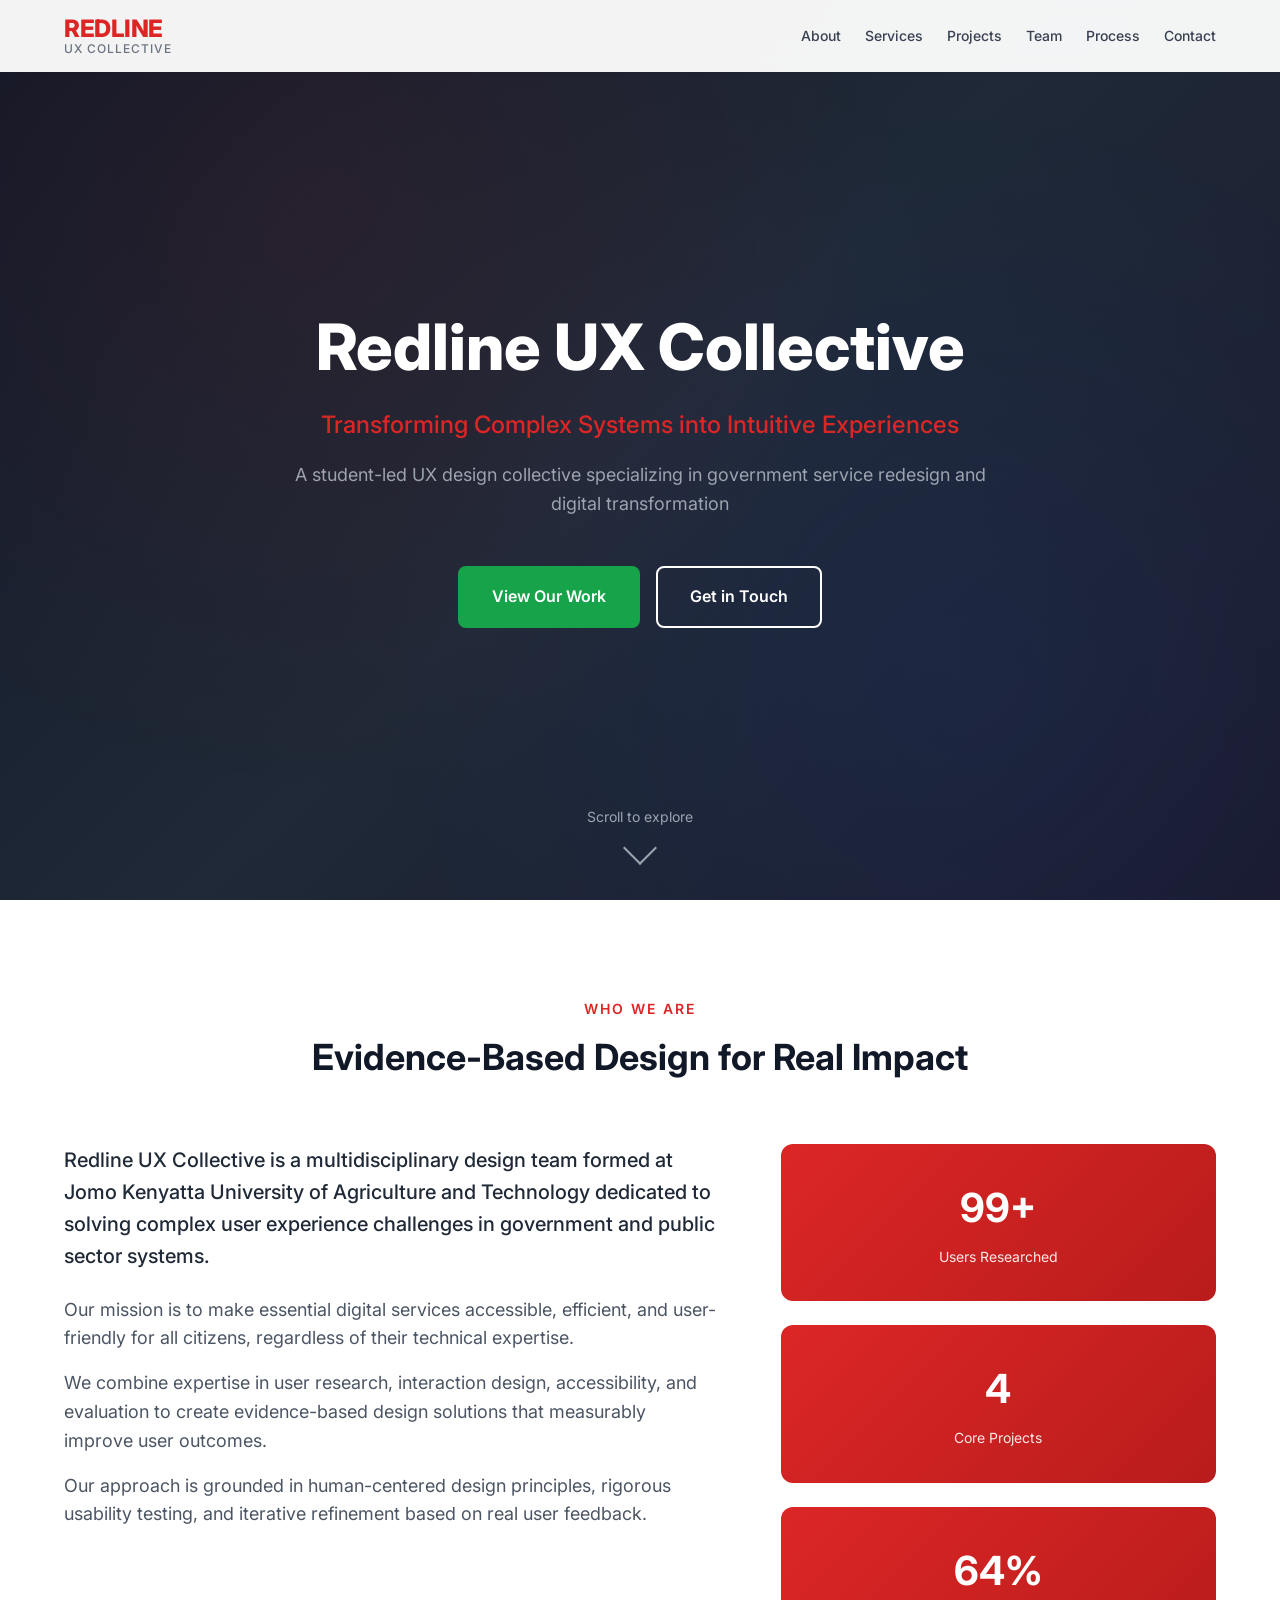
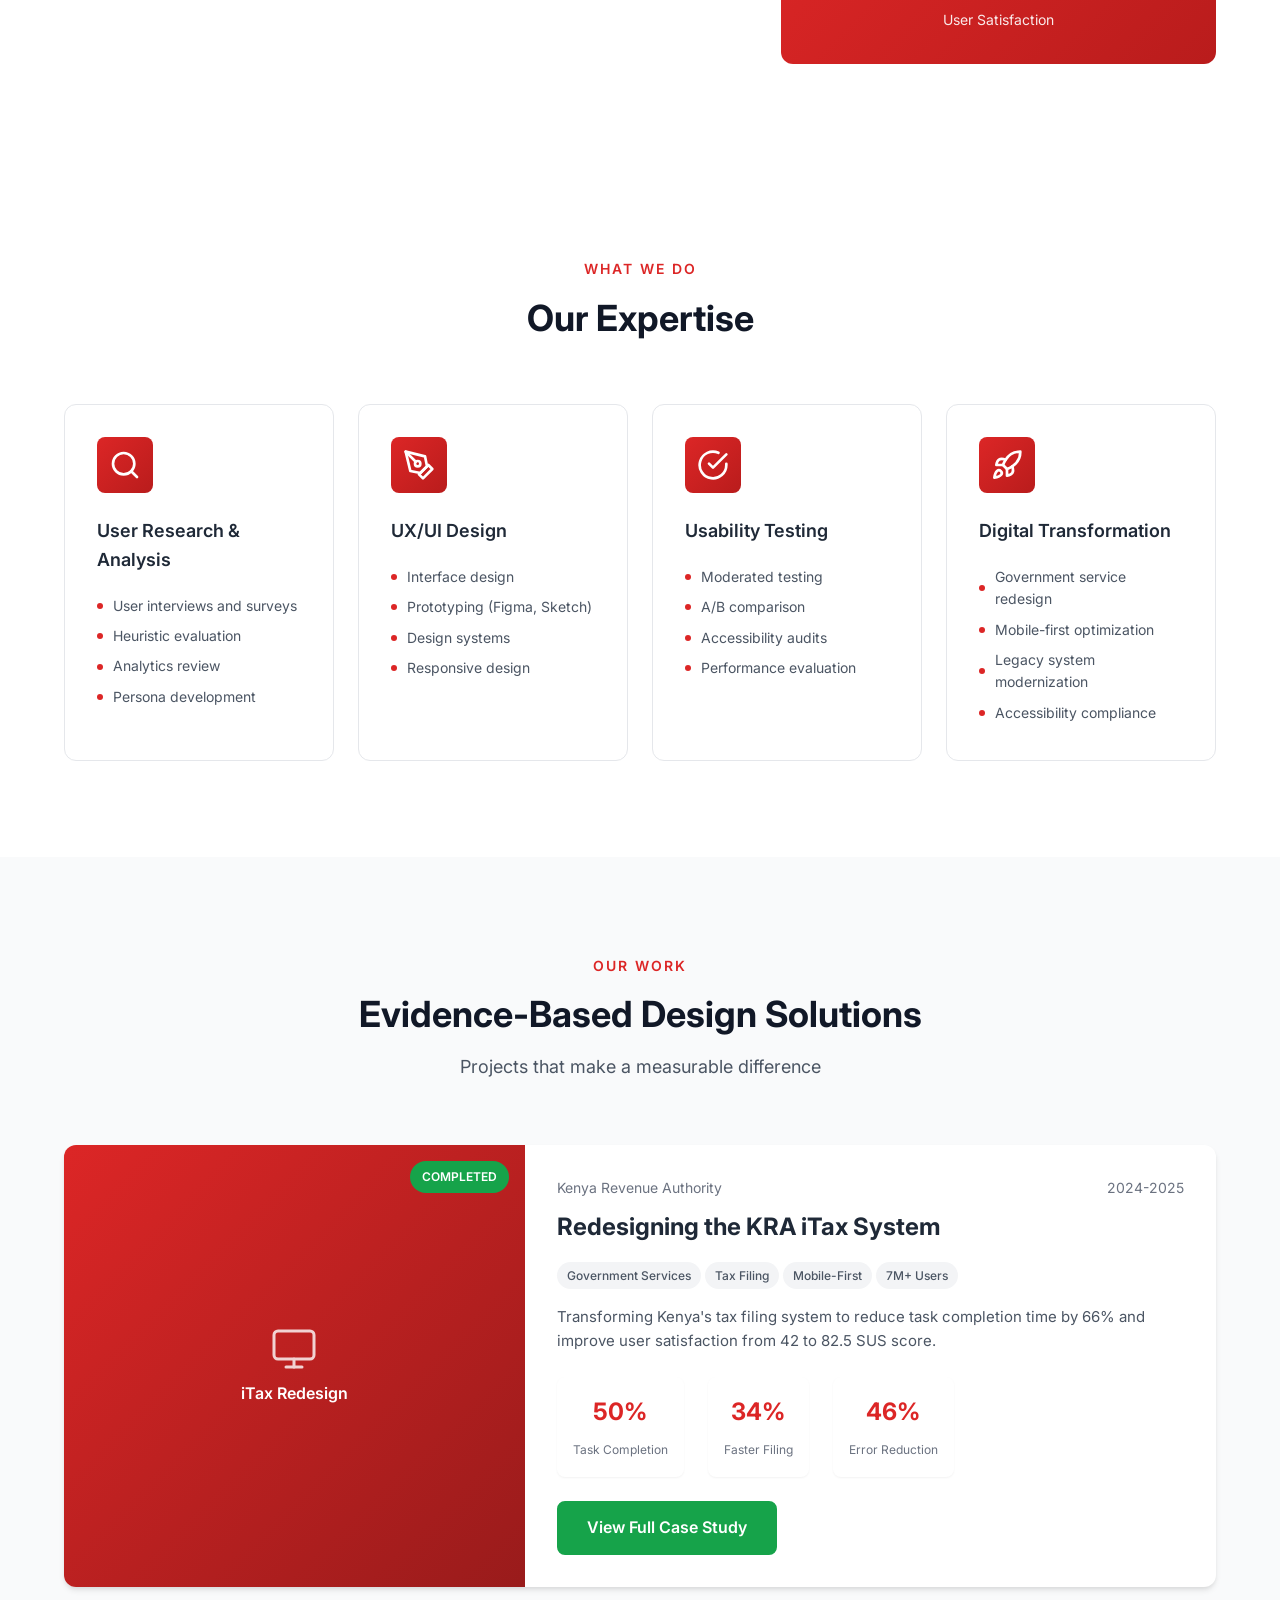
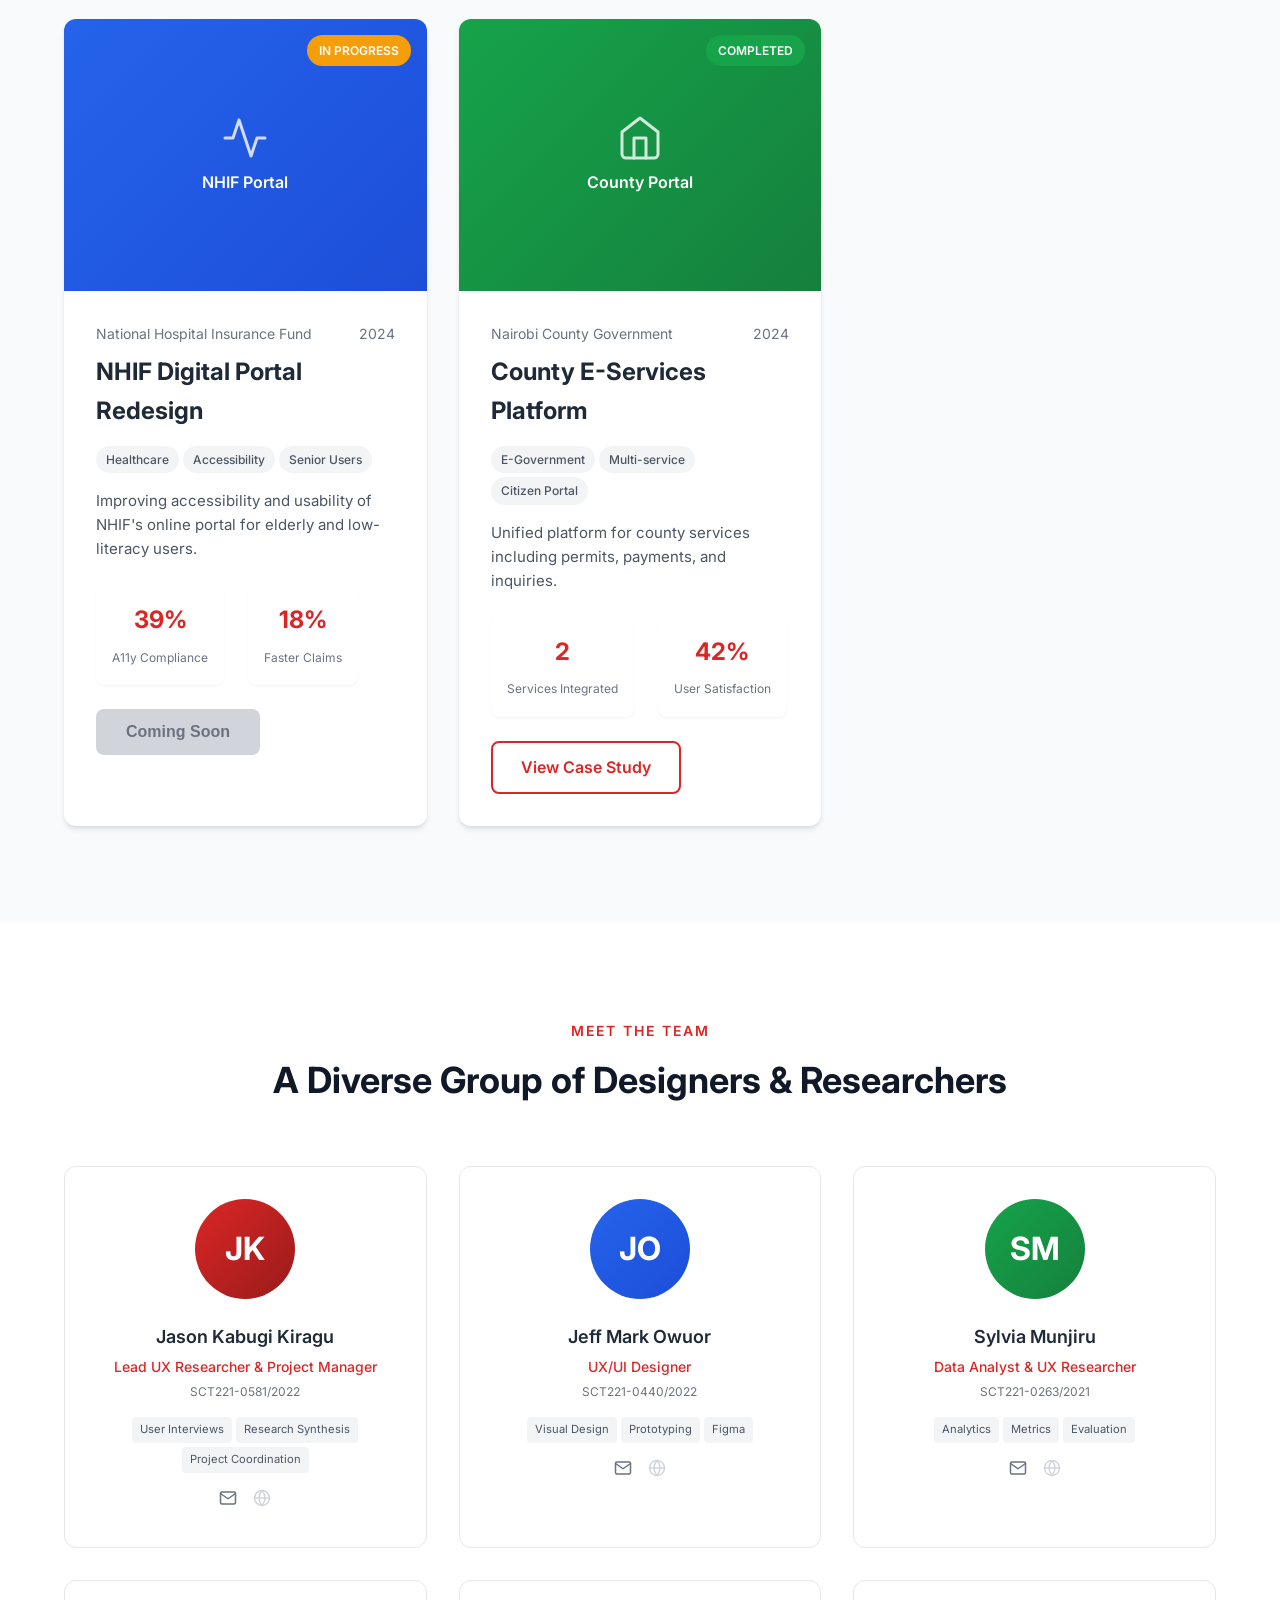
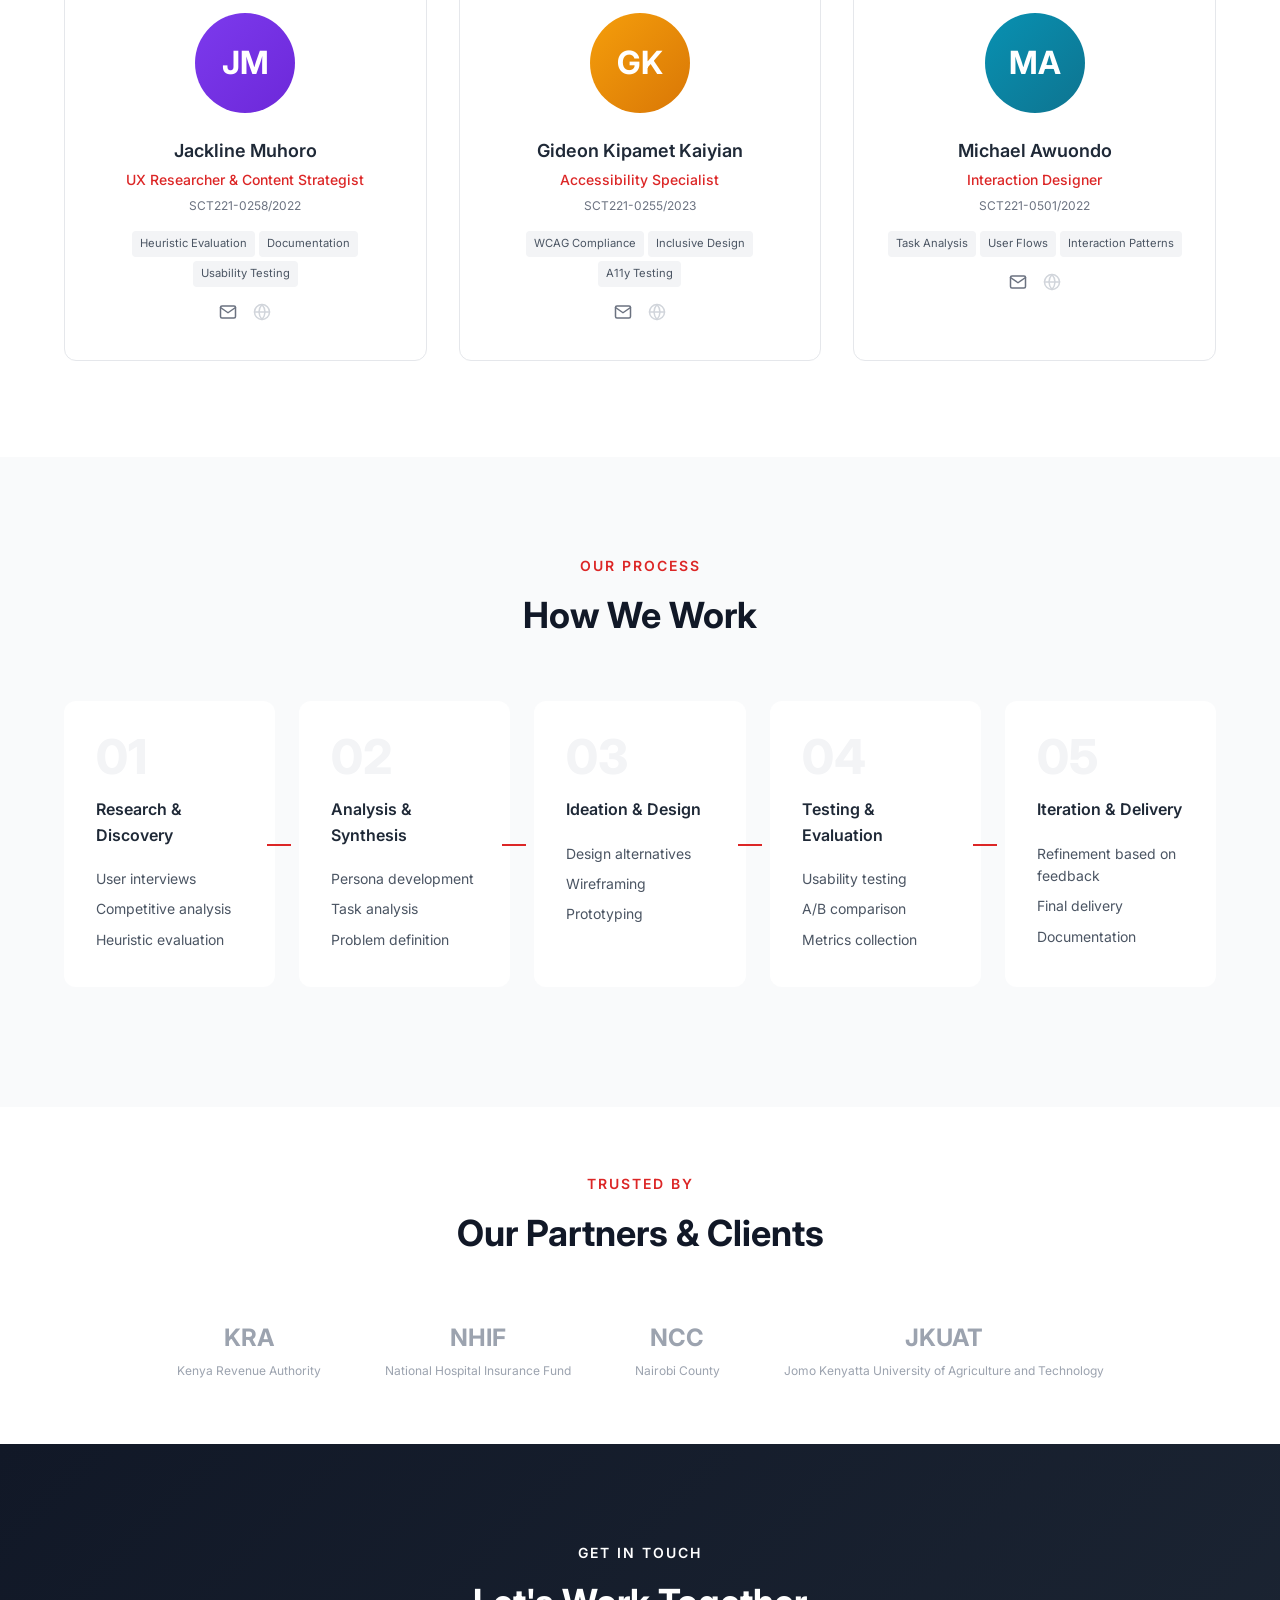
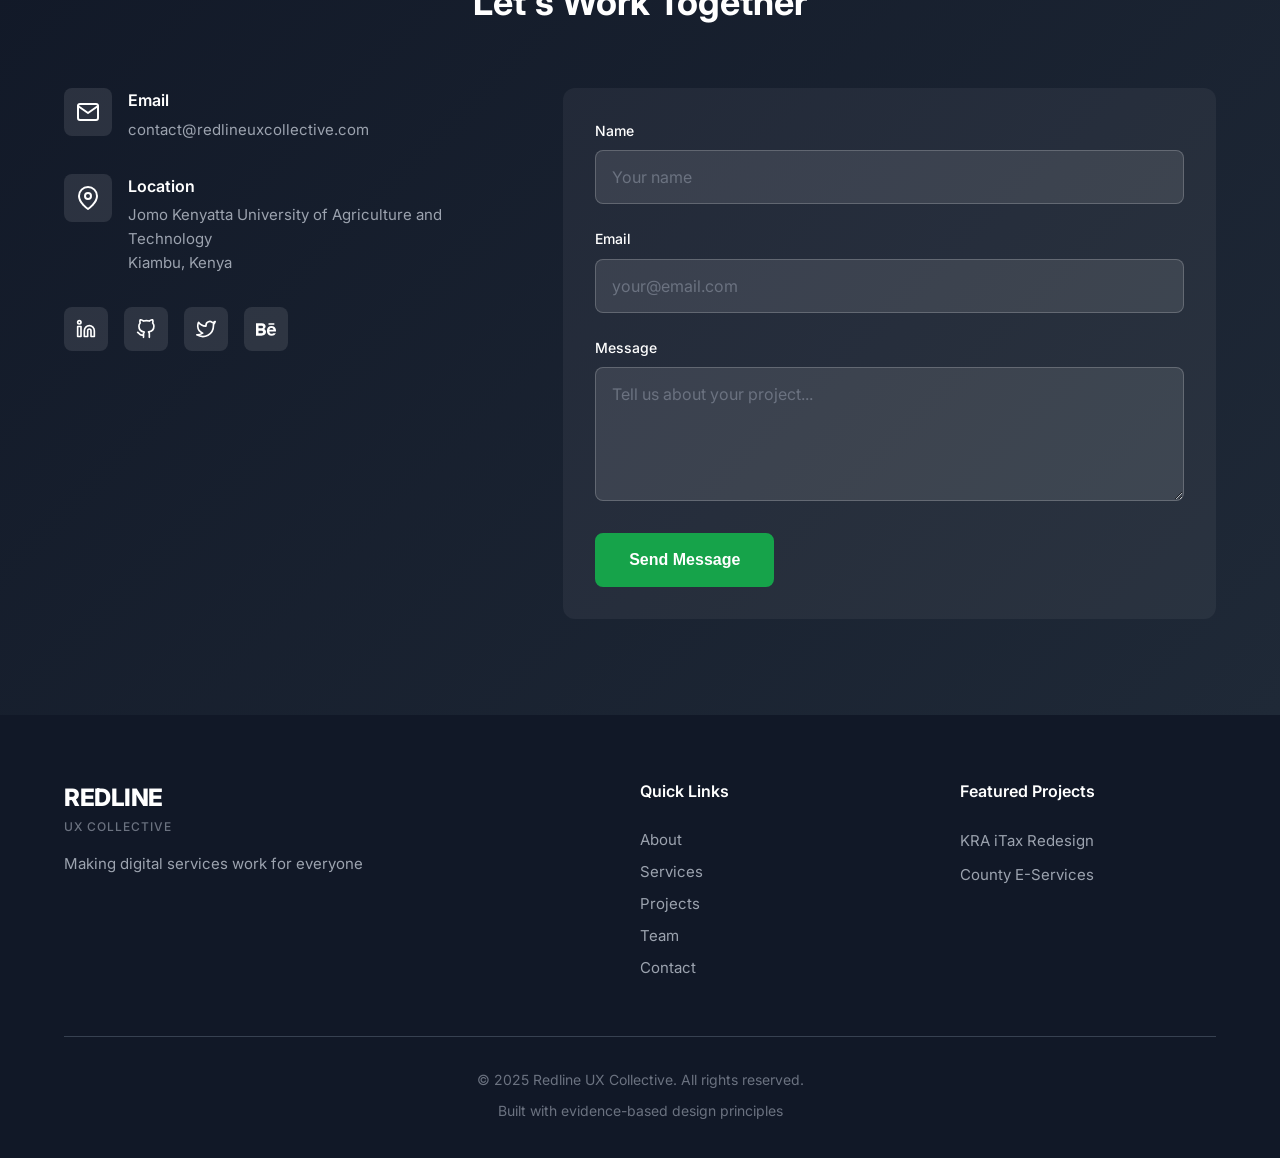
==== commit f400400e: "Update" ====
--- a/index.html
+++ b/index.html
@@ -993,7 +993,7 @@
               <div class="contact-details">
                 <h4>Location</h4>
                 <p>
-                  Jomo Kenyatta University of Agriculture and Technology<br />Nyeri,
+                  Jomo Kenyatta University of Agriculture and Technology<br />Kiambu,
                   Kenya
                 </p>
               </div>
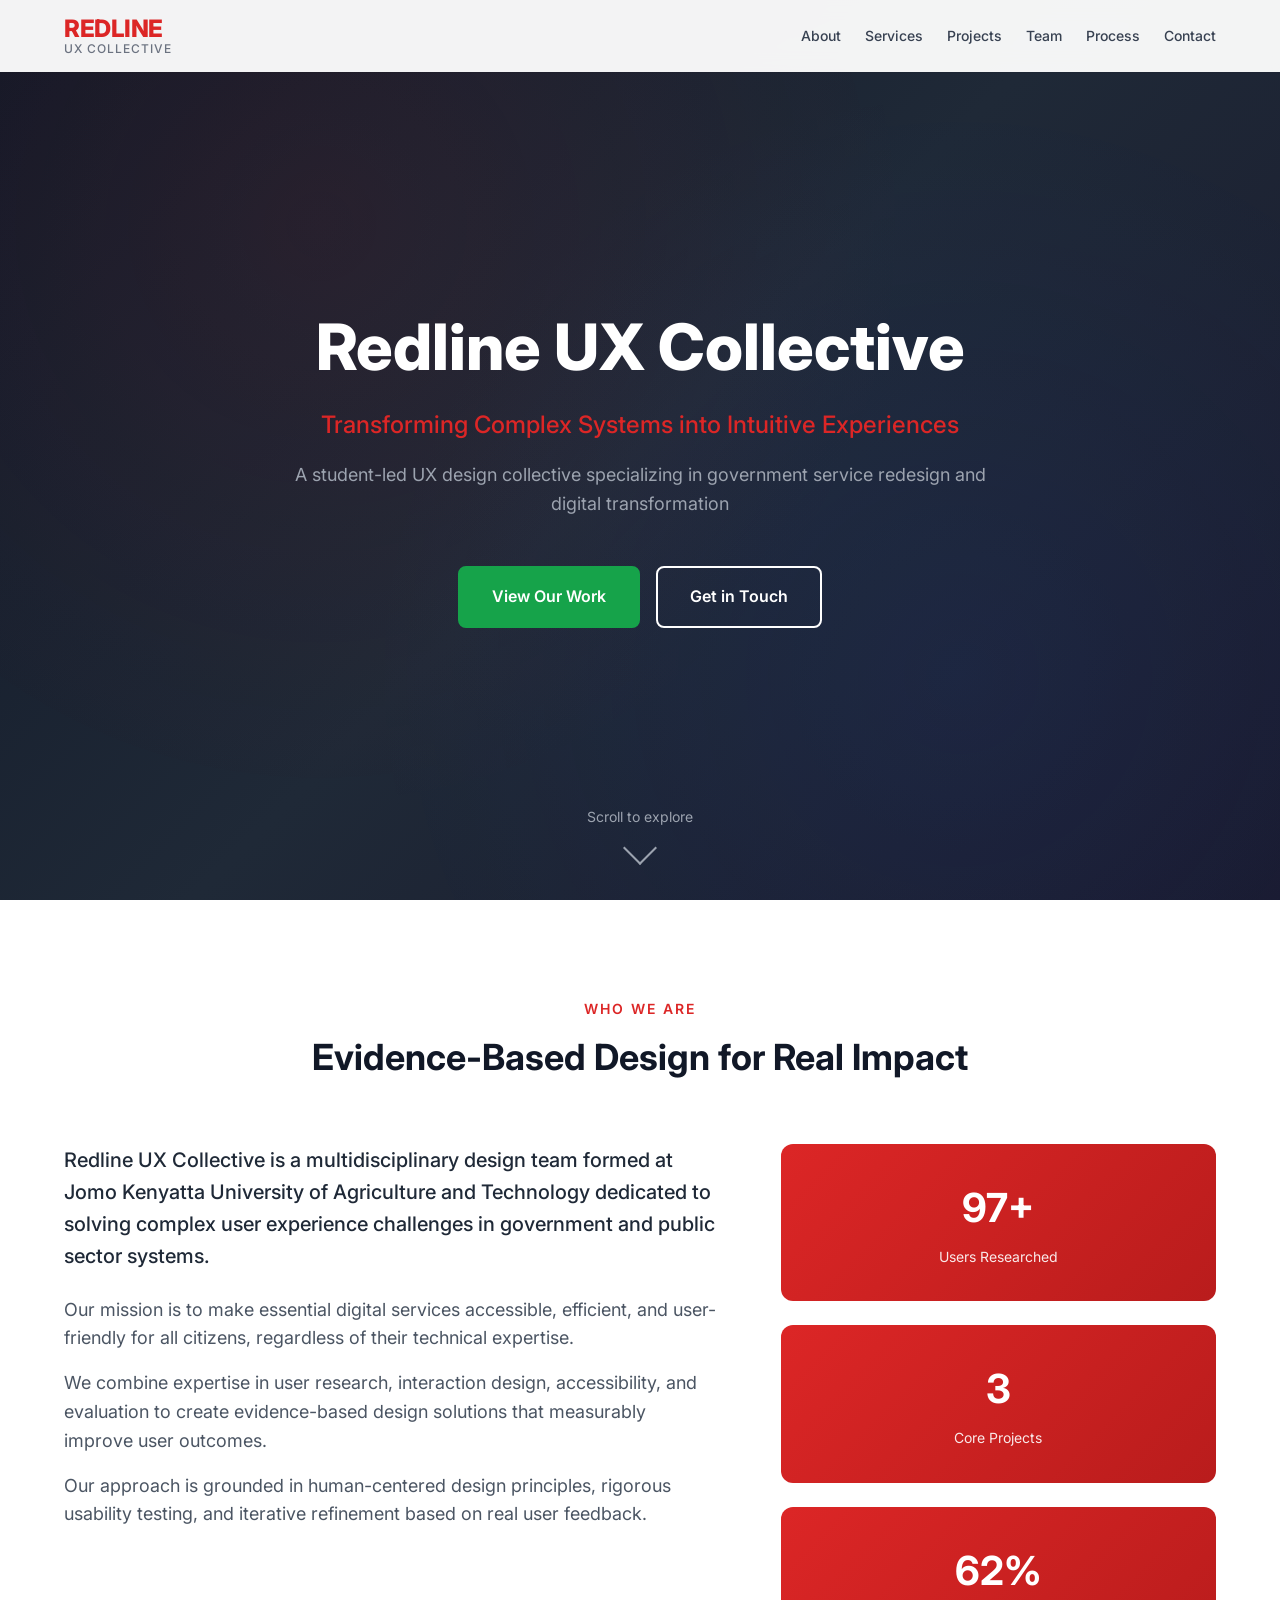
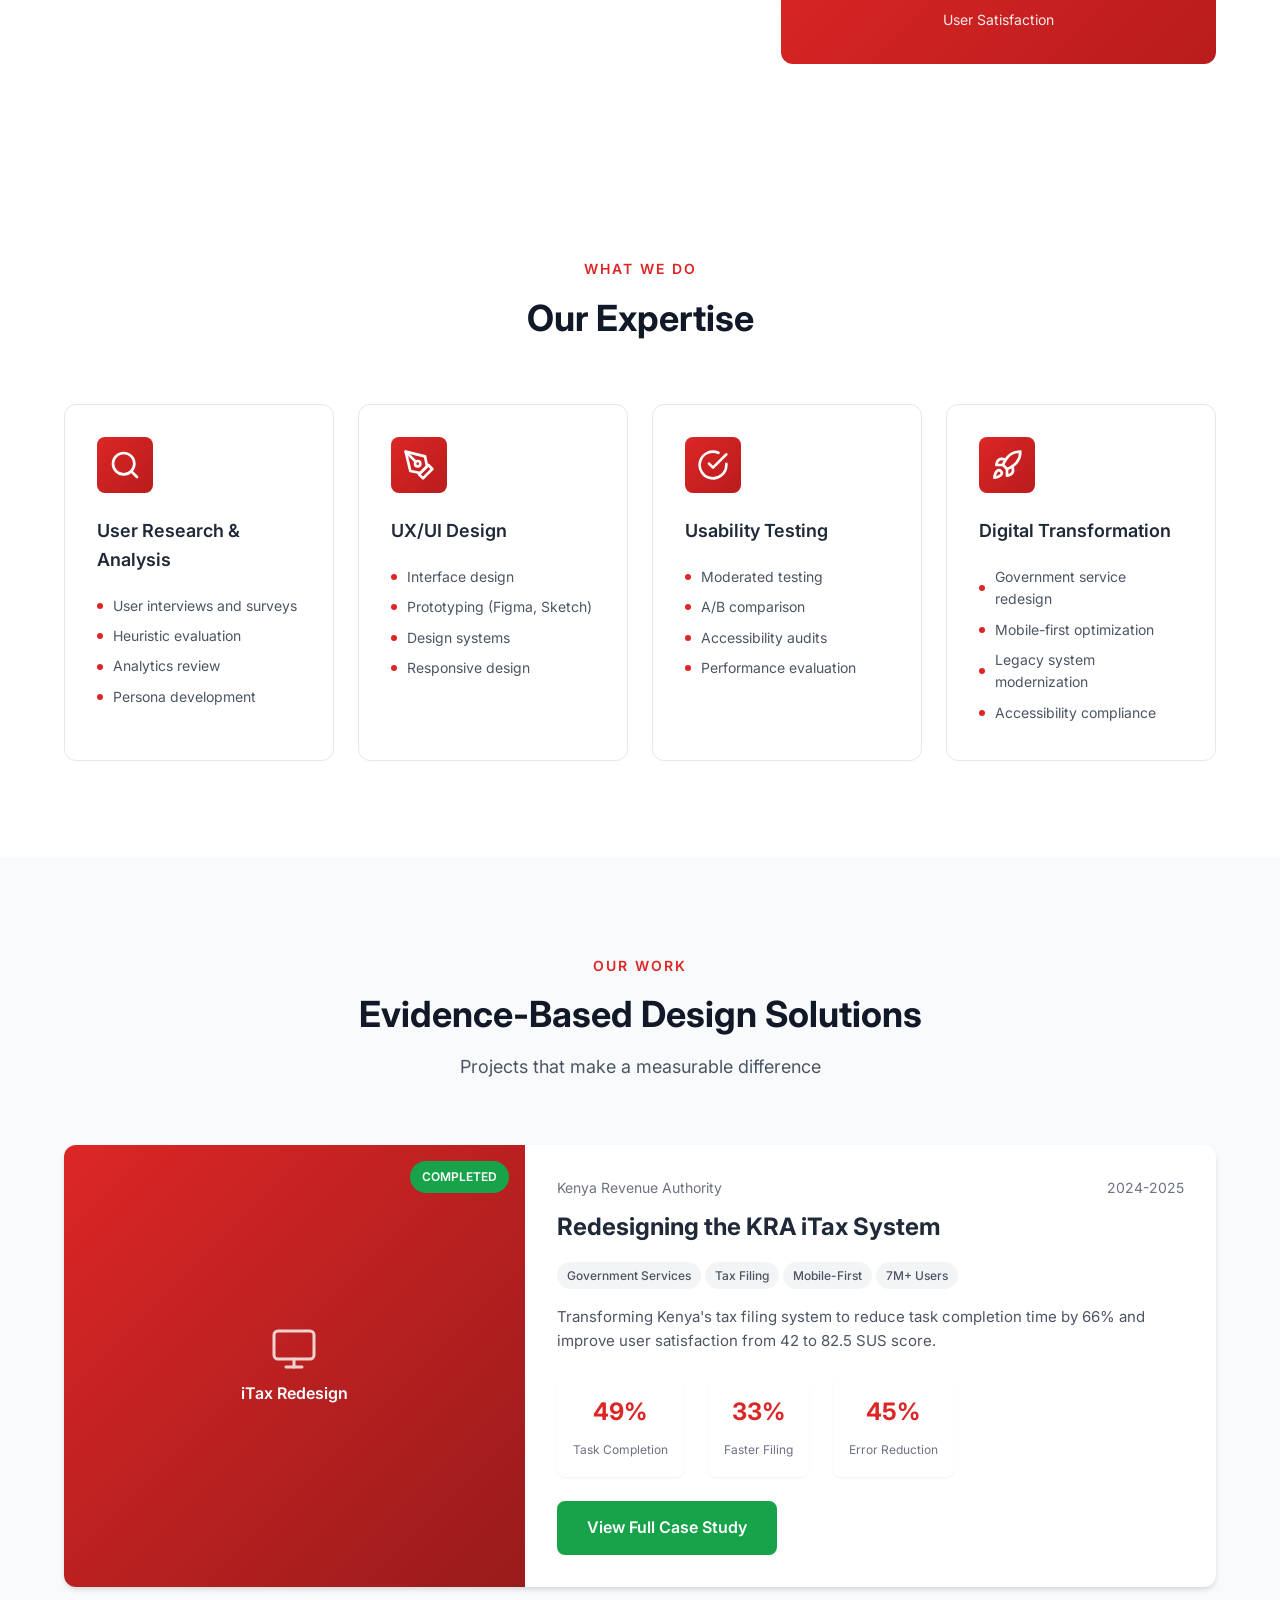
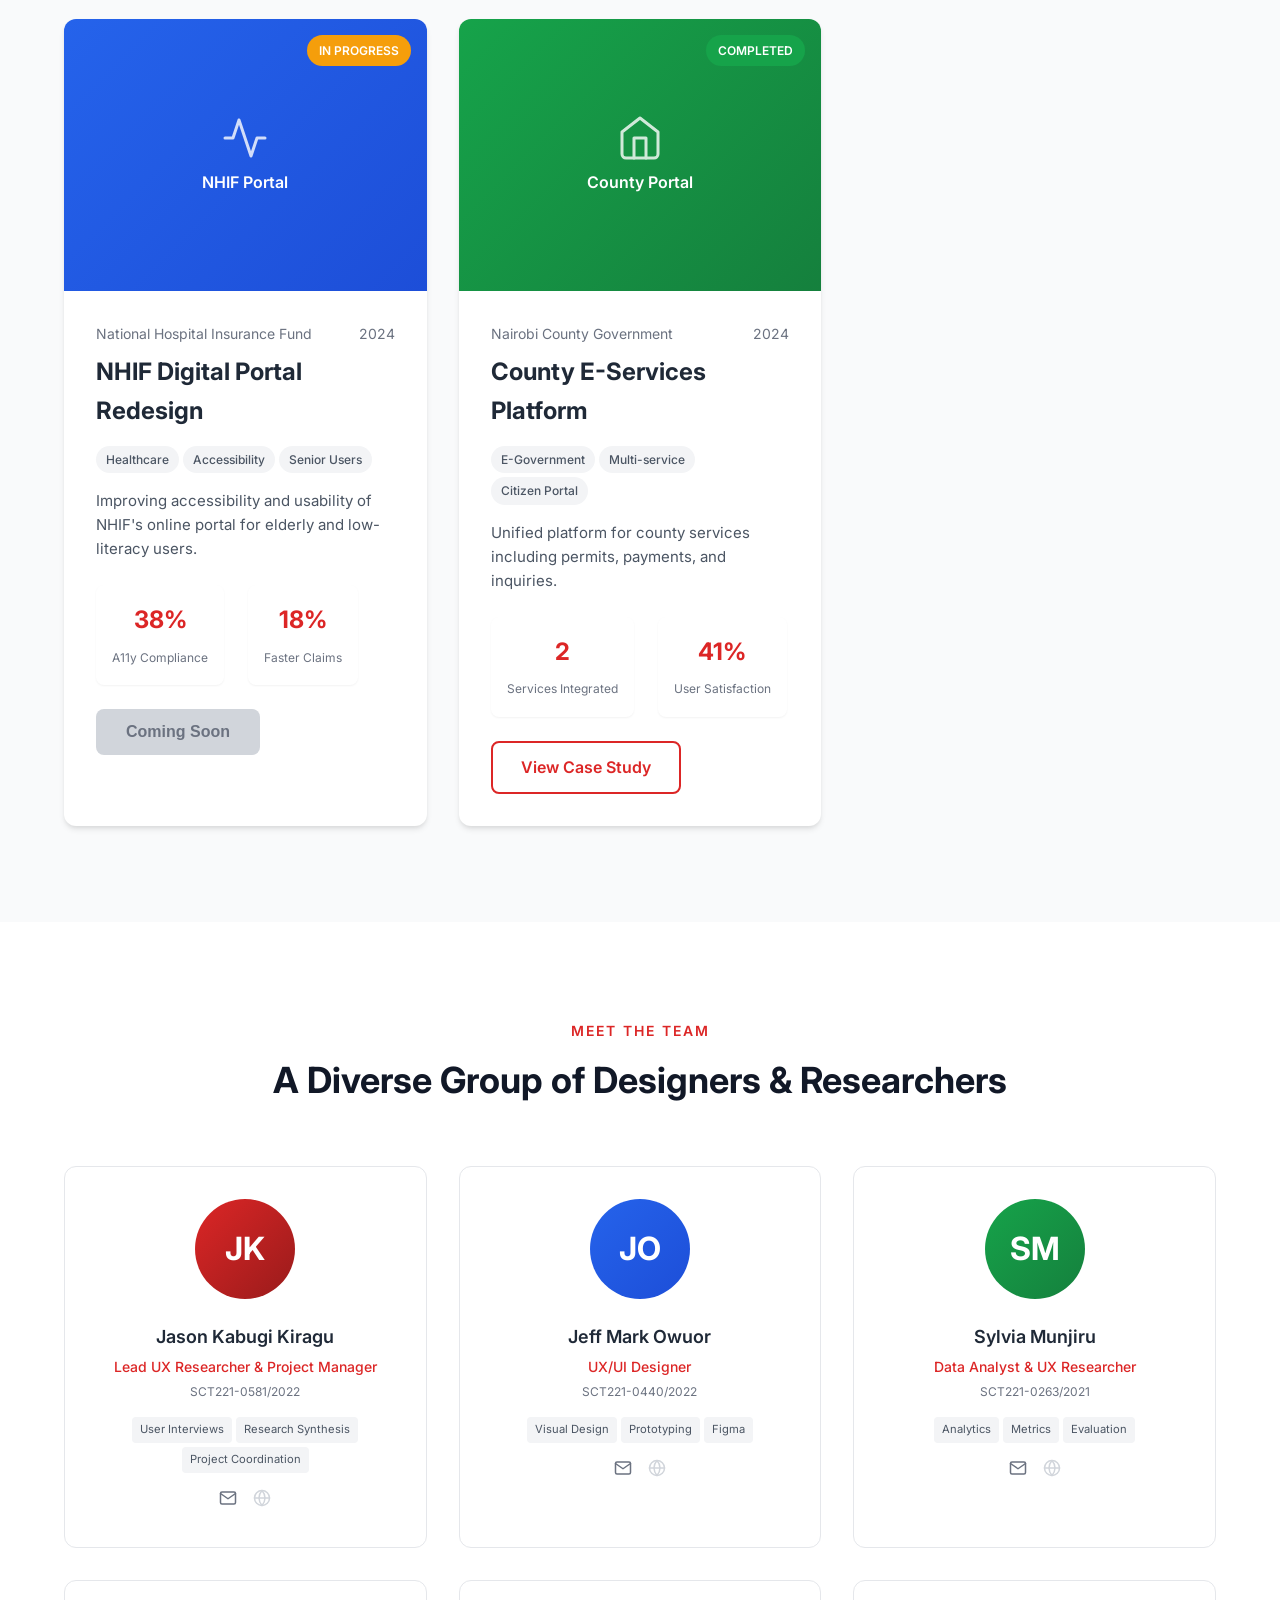
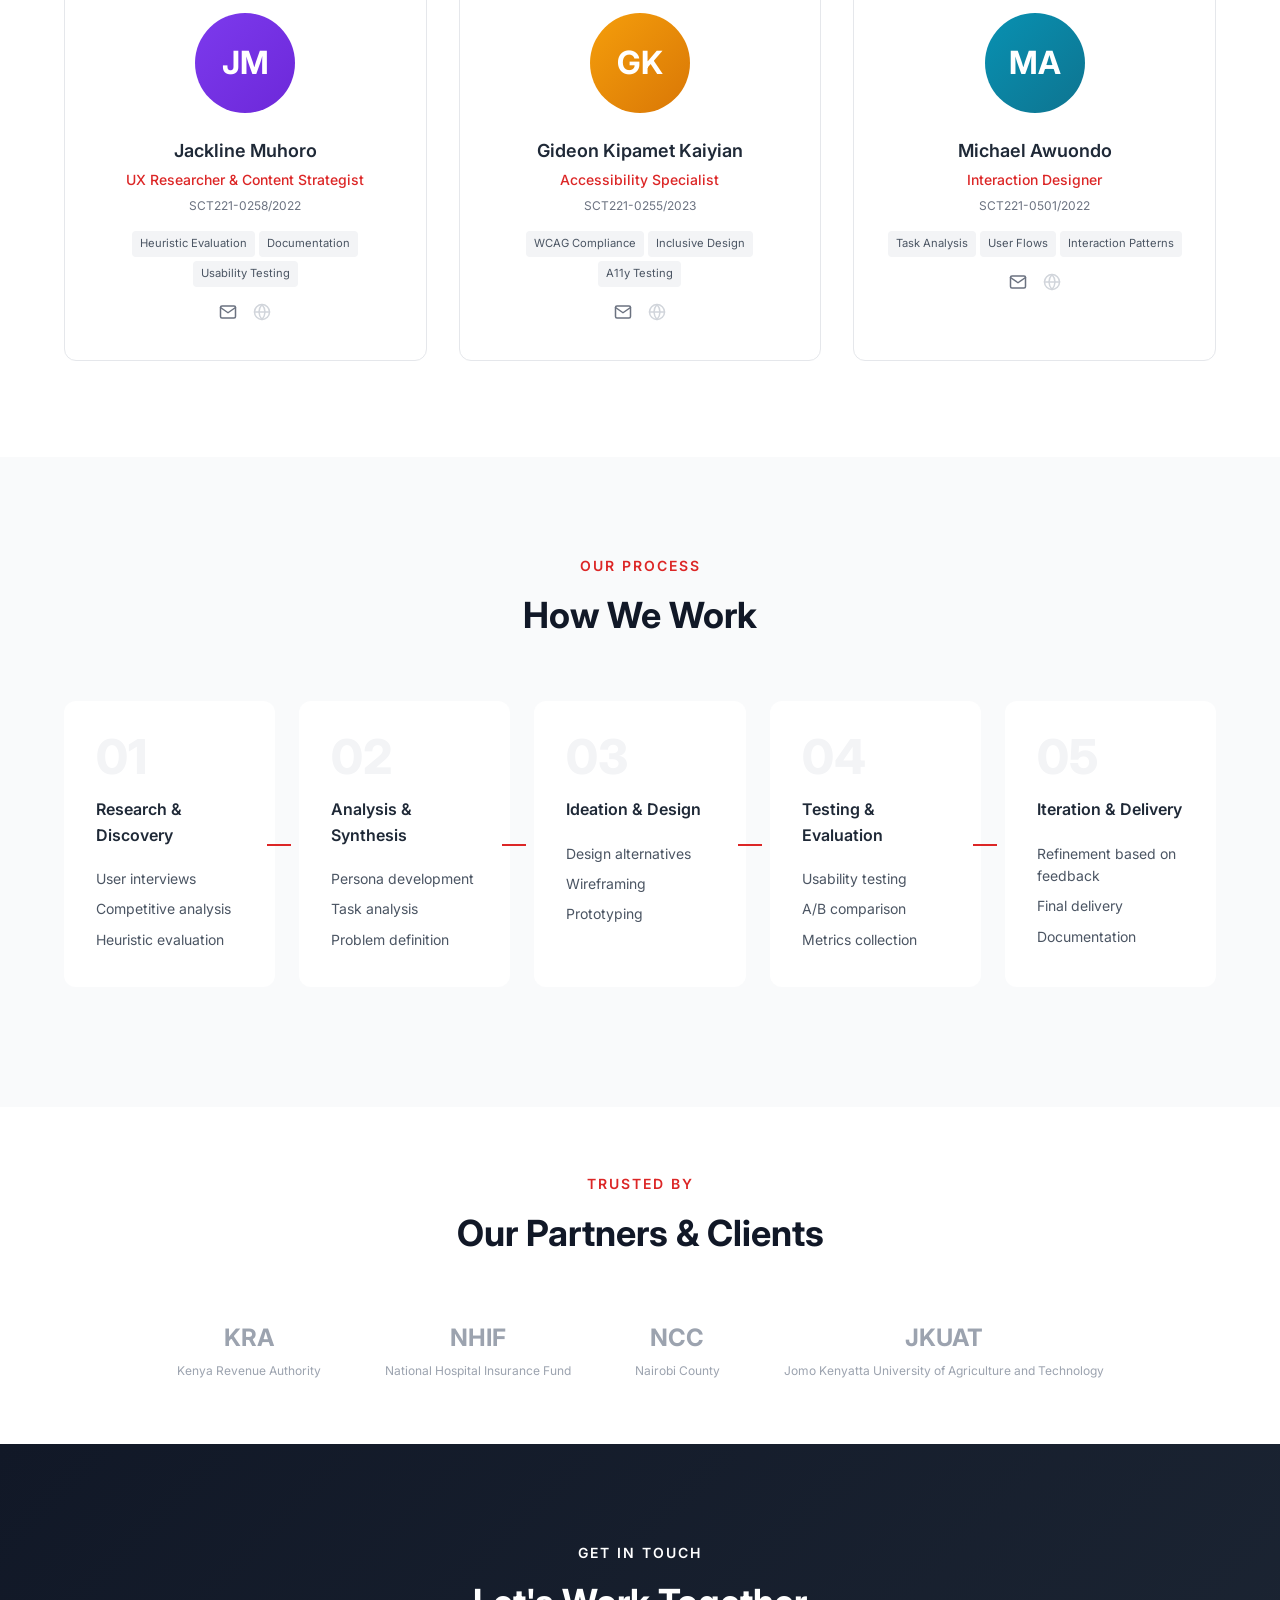
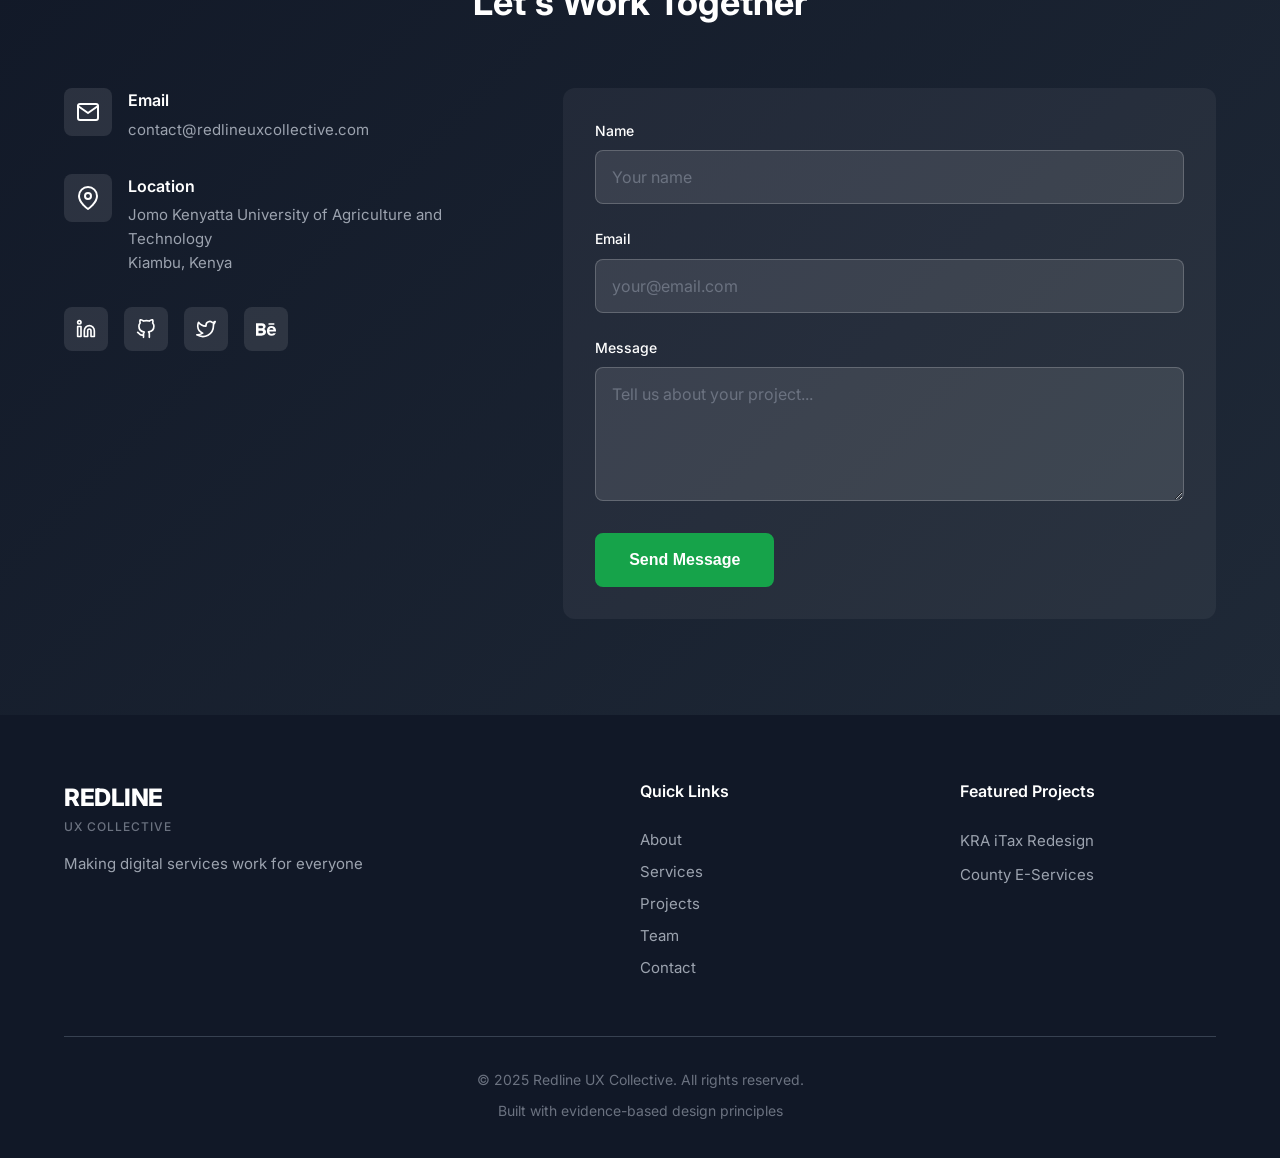
==== commit 800b2ca5: "Update" ====
--- a/index.html
+++ b/index.html
@@ -718,7 +718,73 @@
               </div>
               <div class="member-links">
                 <a
-                  href="mailto:gideonkaiyian@student.dkut.ac.ke"
+                  href="mailto:gideonkipamet@gmail.com"
+                  class="member-link"
+                  title="Email"
+                >
+                  <svg
+                    xmlns="http://www.w3.org/2000/svg"
+                    width="18"
+                    height="18"
+                    viewBox="0 0 24 24"
+                    fill="none"
+                    stroke="currentColor"
+                    stroke-width="2"
+                    stroke-linecap="round"
+                    stroke-linejoin="round"
+                  >
+                    <path
+                      d="M4 4h16c1.1 0 2 .9 2 2v12c0 1.1-.9 2-2 2H4c-1.1 0-2-.9-2-2V6c0-1.1.9-2 2-2z"
+                    ></path>
+                    <polyline points="22,6 12,13 2,6"></polyline>
+                  </svg>
+                </a>
+                <span
+                  class="member-link-placeholder"
+                  title="Portfolio"
+                  href="https://portfolio-eta-seven-89.vercel.app/"
+                >
+                  <svg
+                    xmlns="http://www.w3.org/2000/svg"
+                    width="18"
+                    height="18"
+                    viewBox="0 0 24 24"
+                    fill="none"
+                    stroke="currentColor"
+                    stroke-width="2"
+                    stroke-linecap="round"
+                    stroke-linejoin="round"
+                  >
+                    <circle cx="12" cy="12" r="10"></circle>
+                    <line x1="2" y1="12" x2="22" y2="12"></line>
+                    <path
+                      d="M12 2a15.3 15.3 0 0 1 4 10 15.3 15.3 0 0 1-4 10 15.3 15.3 0 0 1-4-10 15.3 15.3 0 0 1 4-10z"
+                    ></path>
+                  </svg>
+                </span>
+              </div>
+            </div>
+          </div>
+
+          <!-- Michael -->
+          <div class="team-member-card">
+            <div class="member-avatar">
+              <div class="placeholder-avatar gradient-6">
+                <span class="initials">MA</span>
+              </div>
+            </div>
+            <div class="member-info">
+              <h3 class="member-name">Michael Awuondo</h3>
+              <p class="member-role">Interaction Designer</p>
+              <p class="member-id">SCT221-0501/2022</p>
+              <div class="member-expertise">
+                <span class="expertise-tag">Task Analysis</span>
+                <span class="expertise-tag">User Flows</span>
+                <span class="expertise-tag">Interaction Patterns</span>
+              </div>
+              <div class="member-links">
+                <a
+                  href="mailto:michaelawuondo@student.dkut.ac.ke"
                   class="member-link"
                   title="Email"
                 >
@@ -764,71 +830,6 @@
               </div>
             </div>
           </div>
-
-          <!-- Michael -->
-          <div class="team-member-card">
-            <div class="member-avatar">
-              <div class="placeholder-avatar gradient-6">
-                <span class="initials">MA</span>
-              </div>
-            </div>
-            <div class="member-info">
-              <h3 class="member-name">Michael Awuondo</h3>
-              <p class="member-role">Interaction Designer</p>
-              <p class="member-id">SCT221-0501/2022</p>
-              <div class="member-expertise">
-                <span class="expertise-tag">Task Analysis</span>
-                <span class="expertise-tag">User Flows</span>
-                <span class="expertise-tag">Interaction Patterns</span>
-              </div>
-              <div class="member-links">
-                <a
-                  href="mailto:michaelawuondo@student.dkut.ac.ke"
-                  class="member-link"
-                  title="Email"
-                >
-                  <svg
-                    xmlns="http://www.w3.org/2000/svg"
-                    width="18"
-                    height="18"
-                    viewBox="0 0 24 24"
-                    fill="none"
-                    stroke="currentColor"
-                    stroke-width="2"
-                    stroke-linecap="round"
-                    stroke-linejoin="round"
-                  >
-                    <path
-                      d="M4 4h16c1.1 0 2 .9 2 2v12c0 1.1-.9 2-2 2H4c-1.1 0-2-.9-2-2V6c0-1.1.9-2 2-2z"
-                    ></path>
-                    <polyline points="22,6 12,13 2,6"></polyline>
-                  </svg>
-                </a>
-                <span
-                  class="member-link-placeholder"
-                  title="Website Coming Soon"
-                >
-                  <svg
-                    xmlns="http://www.w3.org/2000/svg"
-                    width="18"
-                    height="18"
-                    viewBox="0 0 24 24"
-                    fill="none"
-                    stroke="currentColor"
-                    stroke-width="2"
-                    stroke-linecap="round"
-                    stroke-linejoin="round"
-                  >
-                    <circle cx="12" cy="12" r="10"></circle>
-                    <line x1="2" y1="12" x2="22" y2="12"></line>
-                    <path
-                      d="M12 2a15.3 15.3 0 0 1 4 10 15.3 15.3 0 0 1-4 10 15.3 15.3 0 0 1-4-10 15.3 15.3 0 0 1 4-10z"
-                    ></path>
-                  </svg>
-                </span>
-              </div>
-            </div>
-          </div>
         </div>
       </div>
     </section>
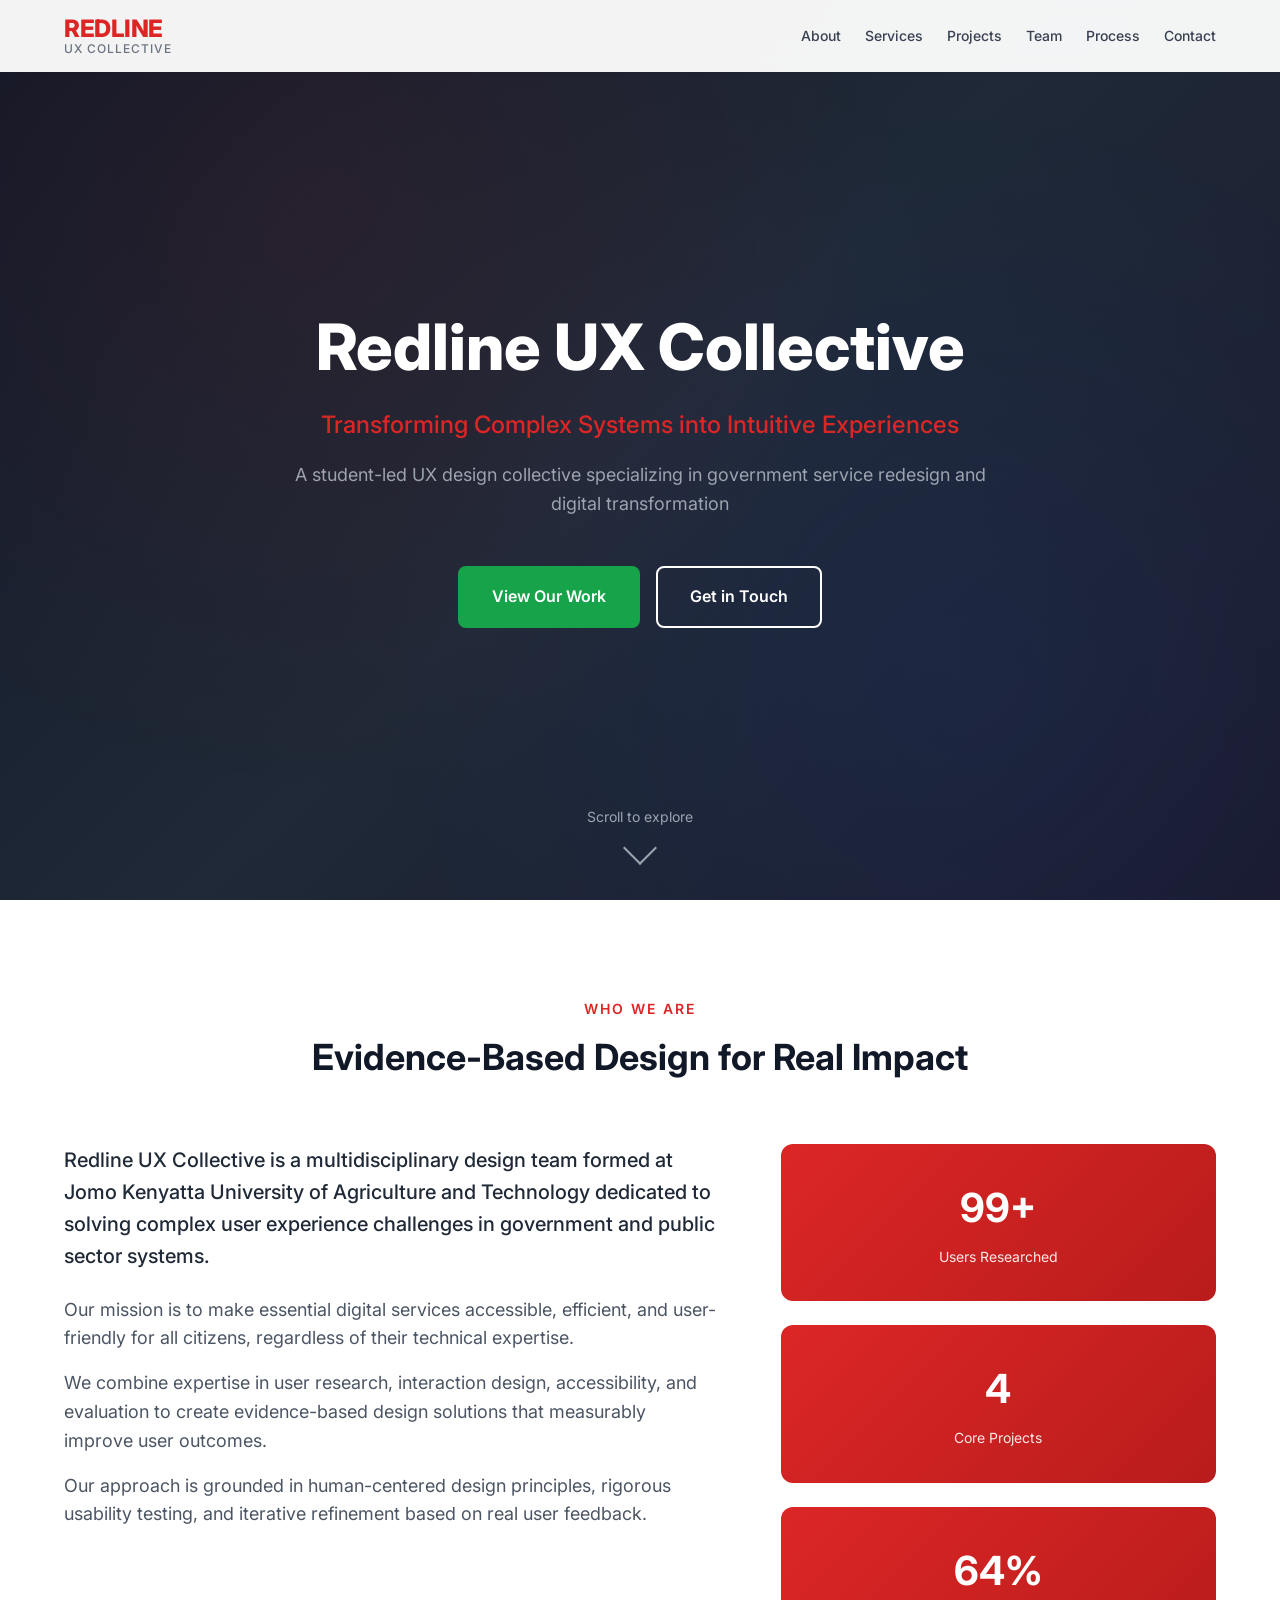
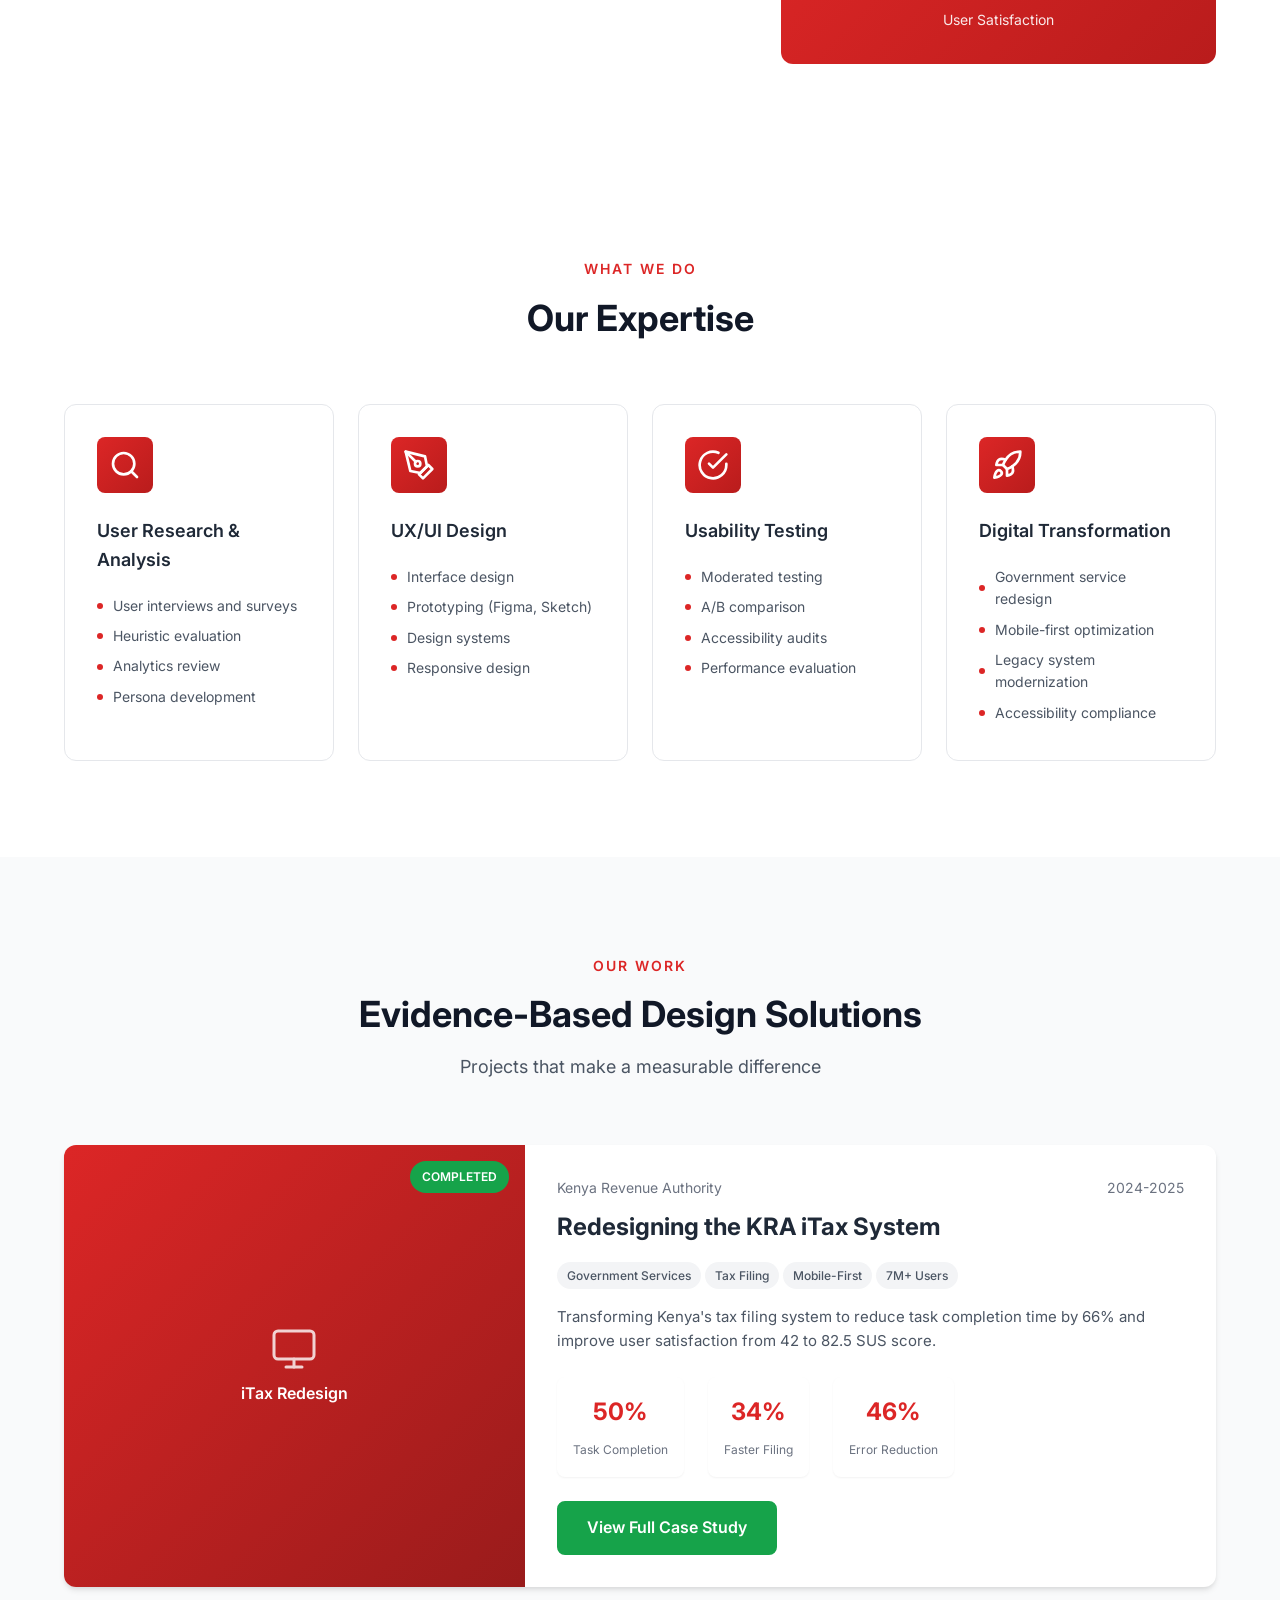
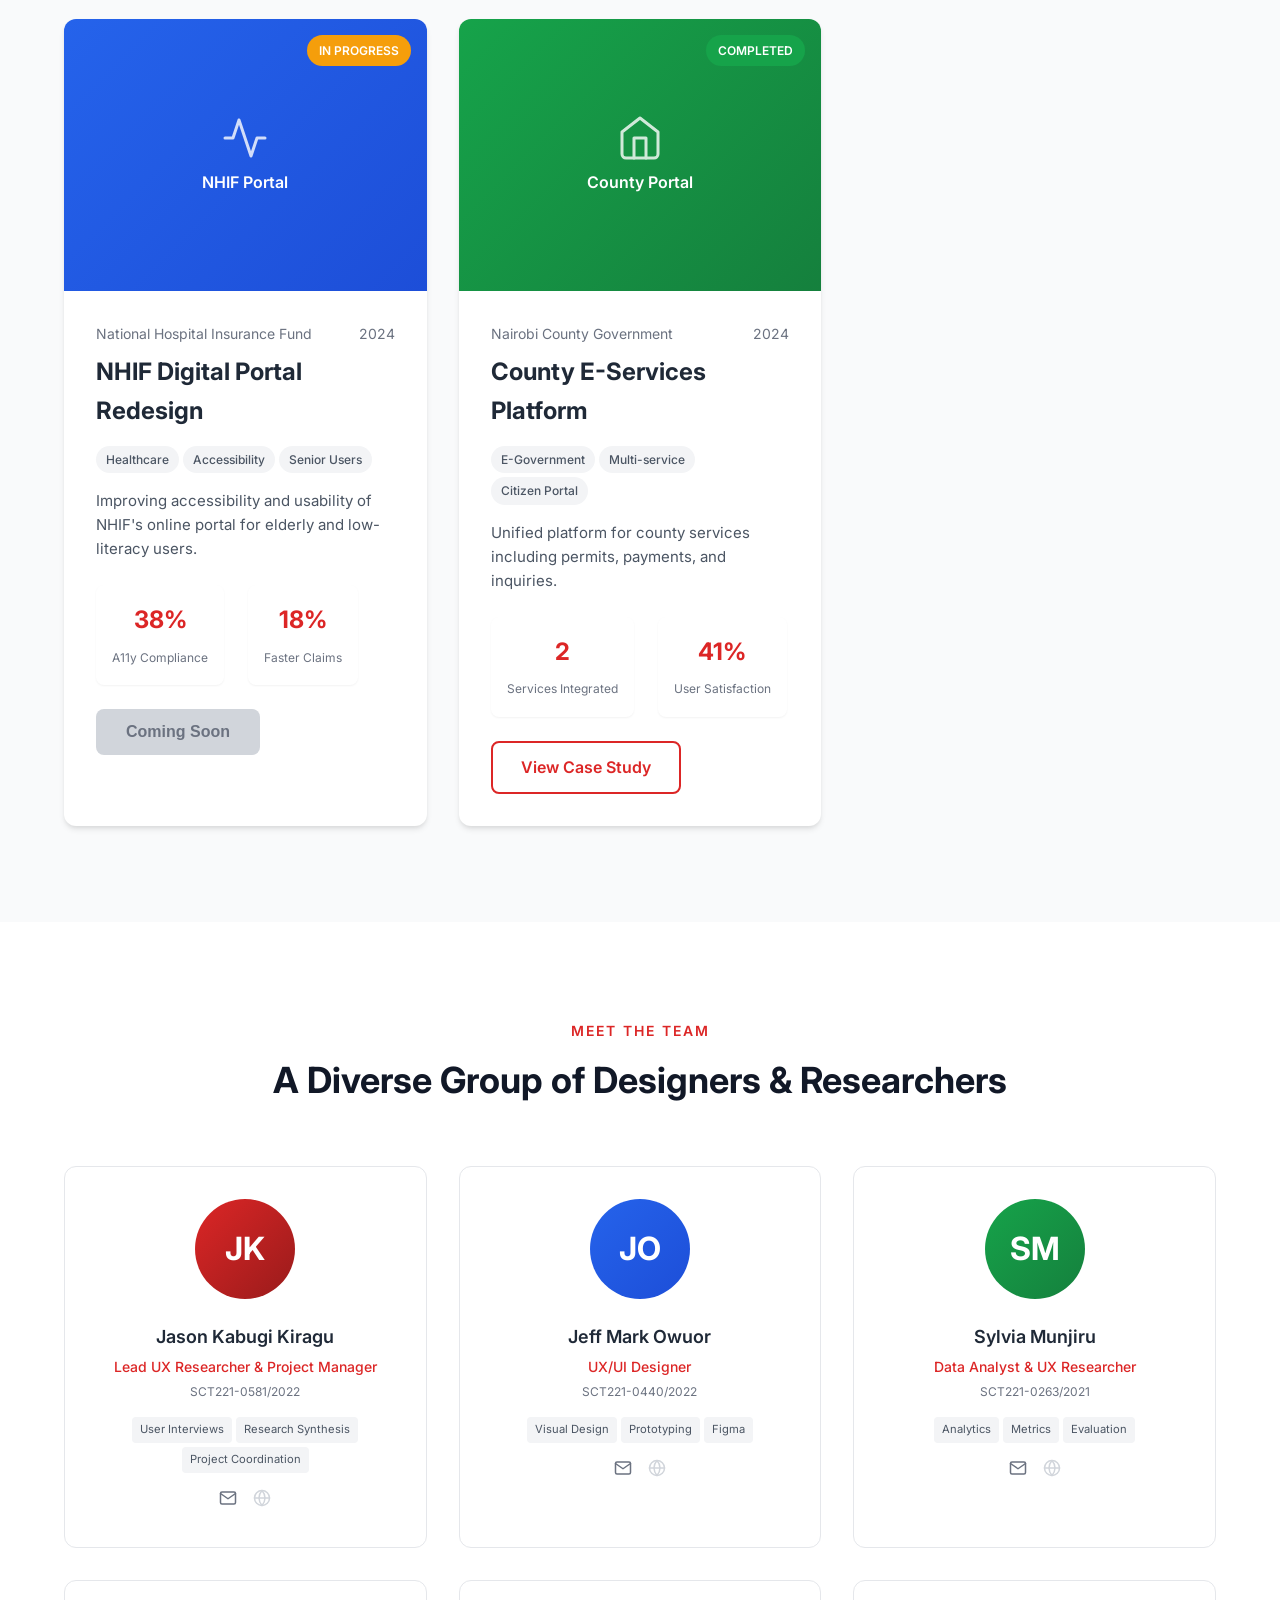
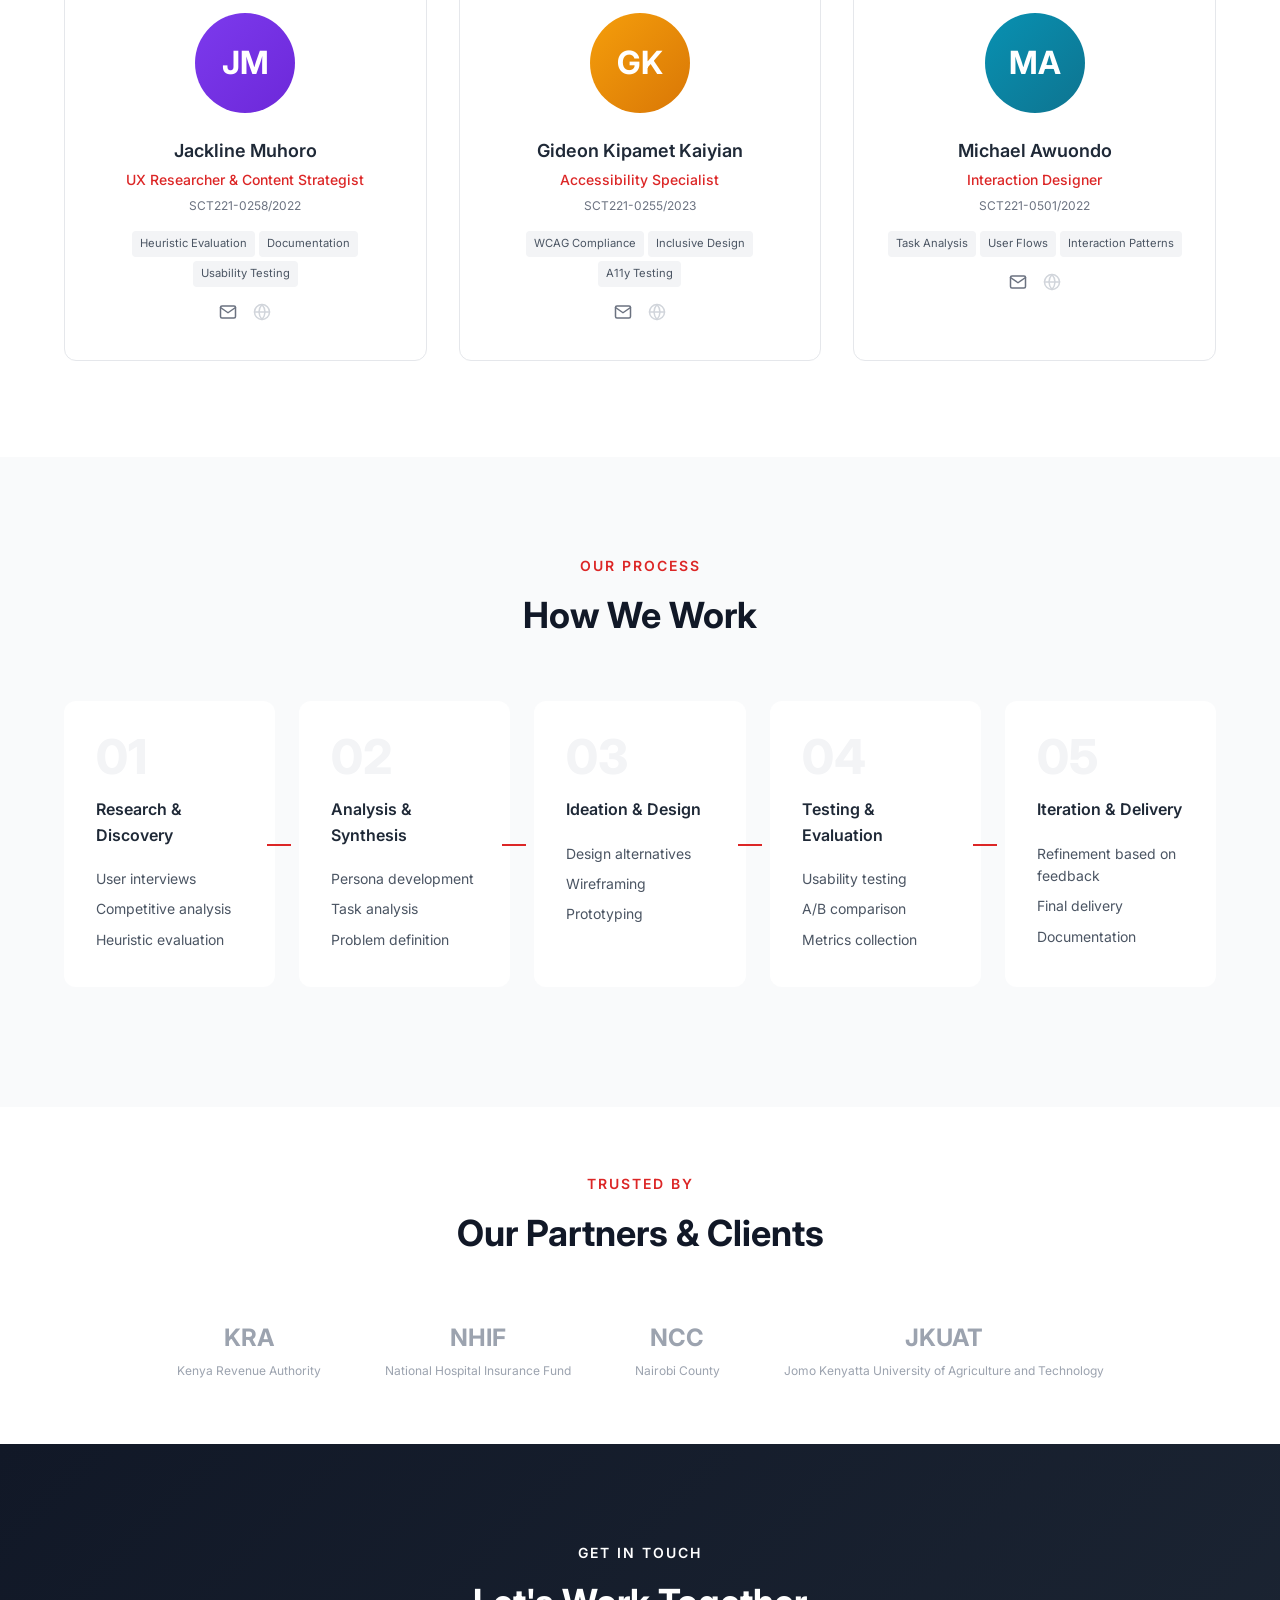
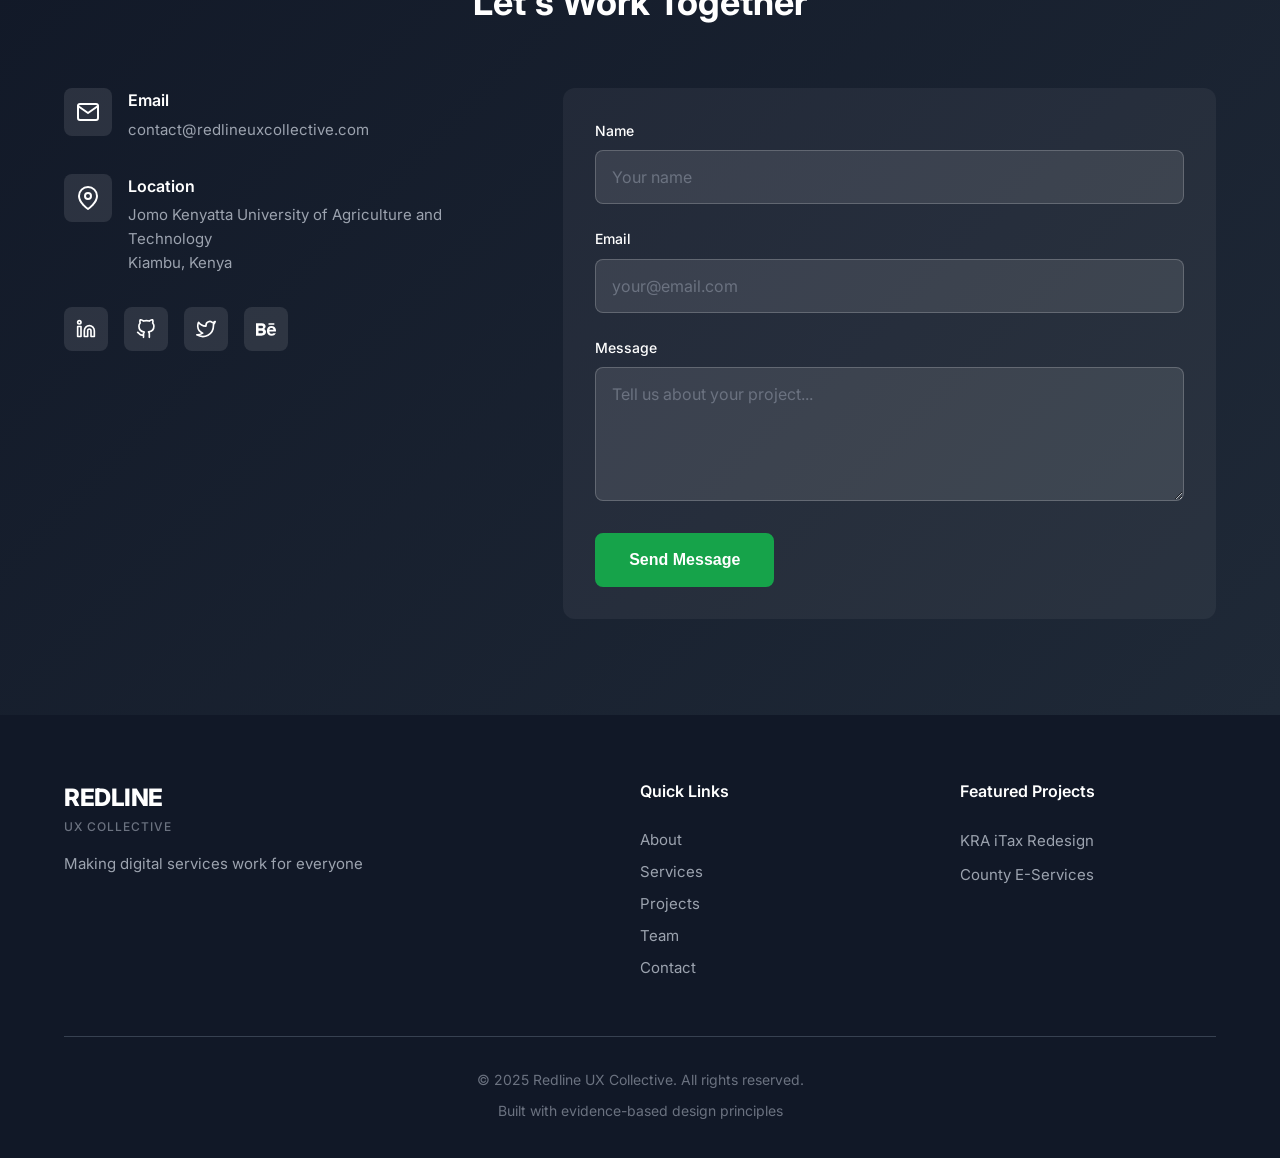
==== commit c5dda235: "Update" ====
--- a/index.html
+++ b/index.html
@@ -739,7 +739,7 @@
                     <polyline points="22,6 12,13 2,6"></polyline>
                   </svg>
                 </a>
-                <span
+                <a
                   class="member-link-placeholder"
                   title="Portfolio"
                   href="https://portfolio-eta-seven-89.vercel.app/"
@@ -761,7 +761,7 @@
                       d="M12 2a15.3 15.3 0 0 1 4 10 15.3 15.3 0 0 1-4 10 15.3 15.3 0 0 1-4-10 15.3 15.3 0 0 1 4-10z"
                     ></path>
                   </svg>
-                </span>
+                </a>
               </div>
             </div>
           </div>
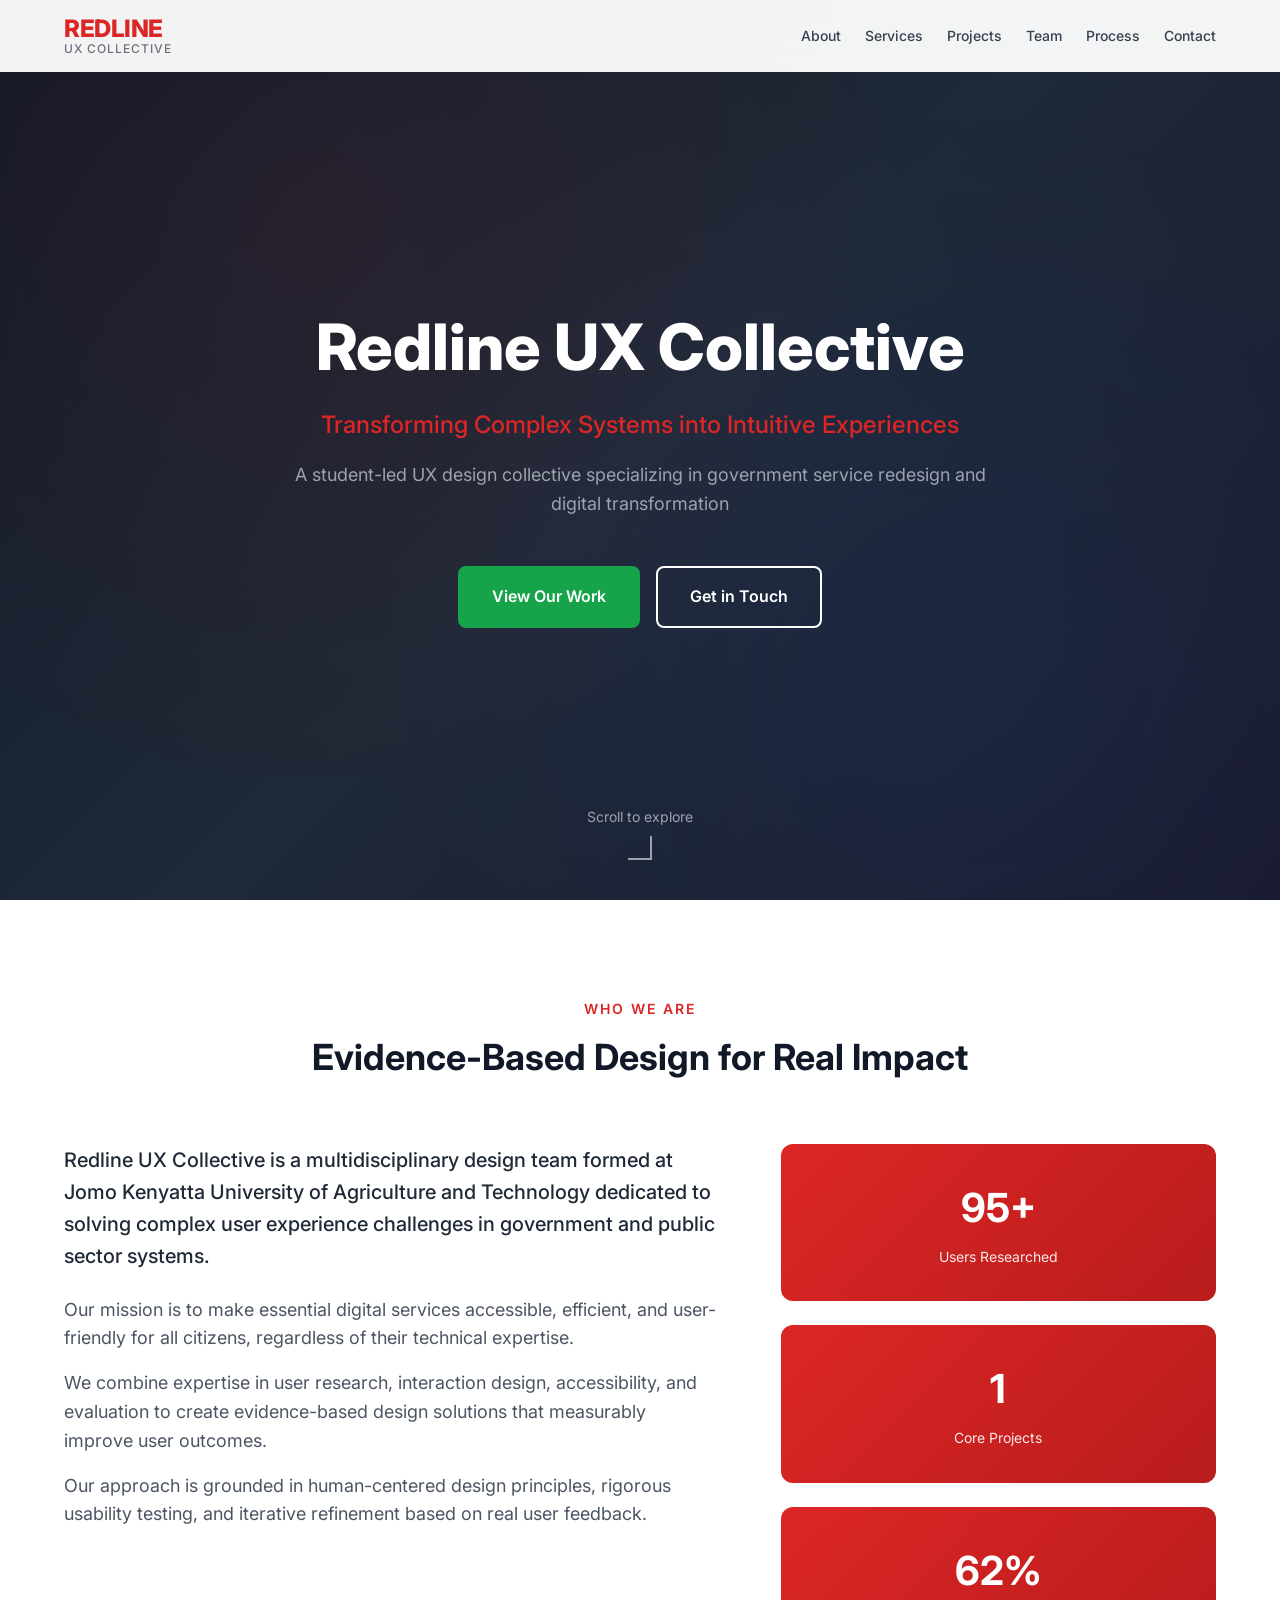
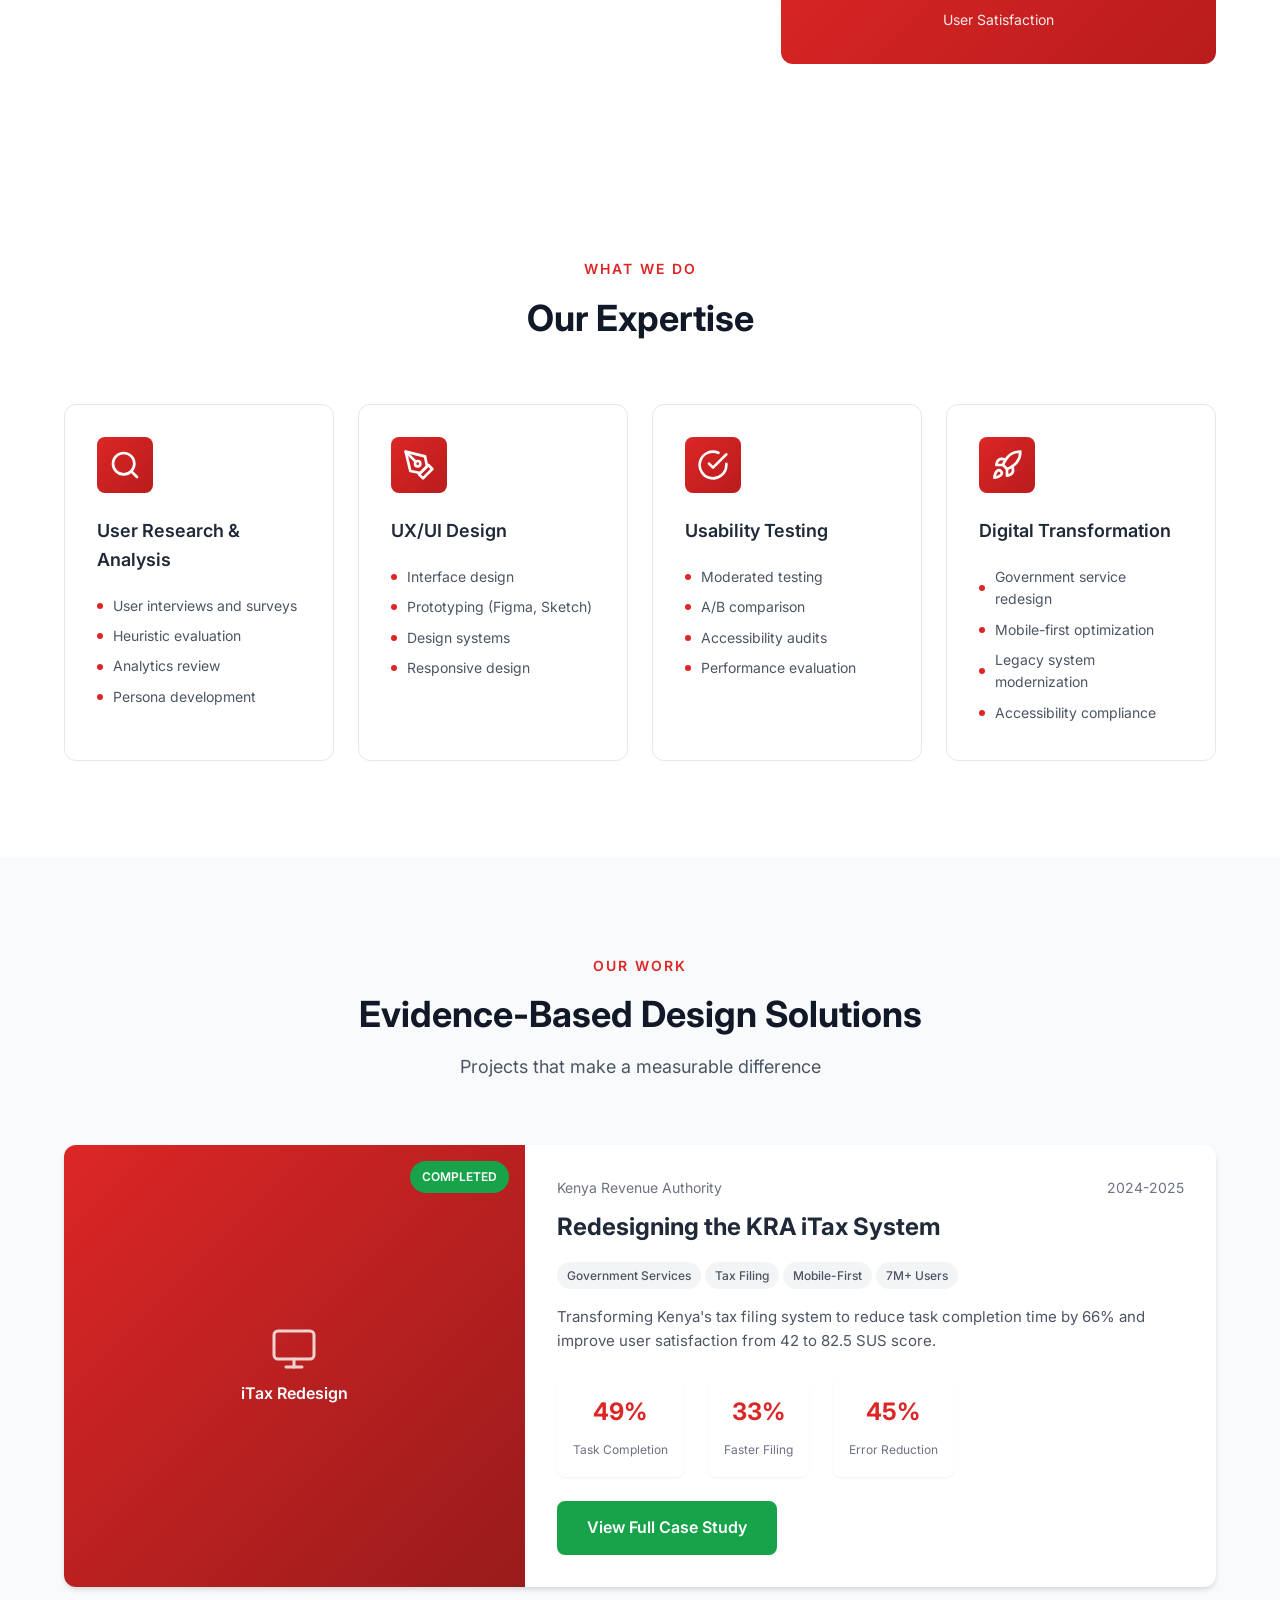
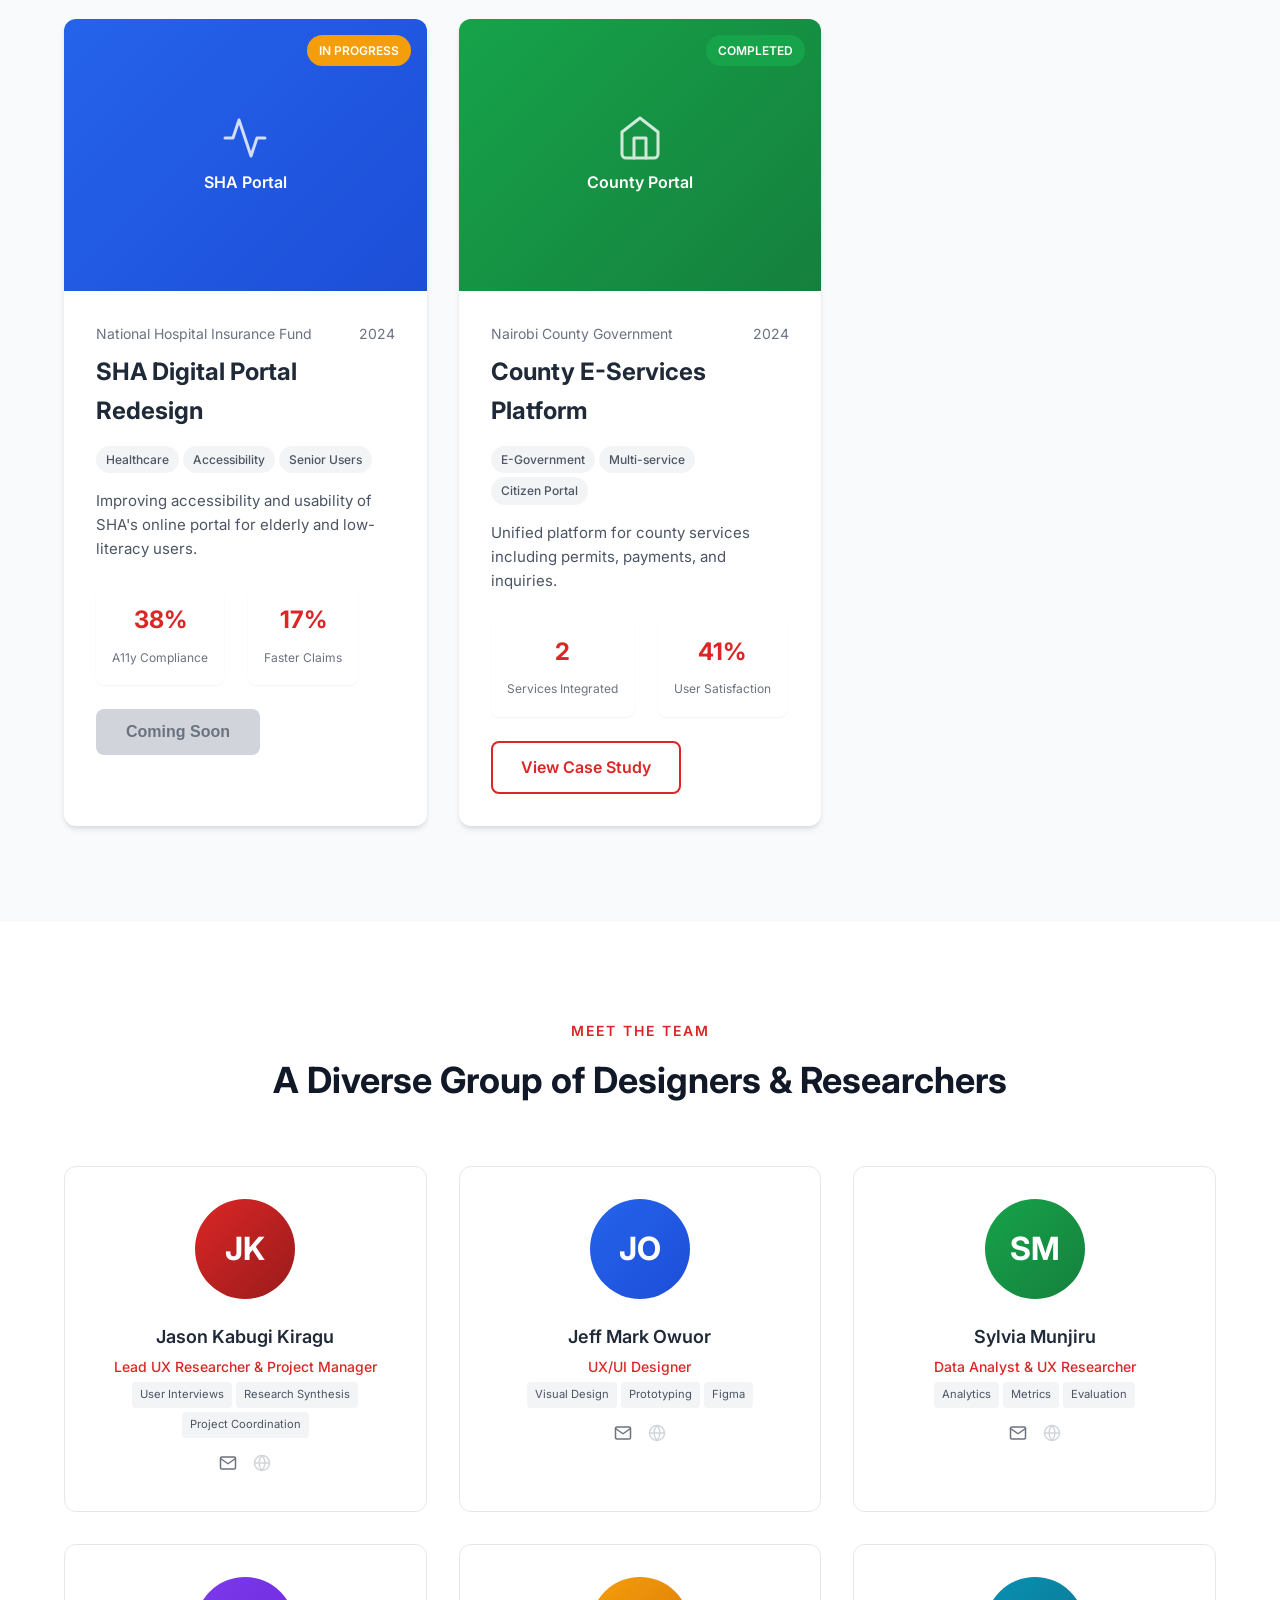
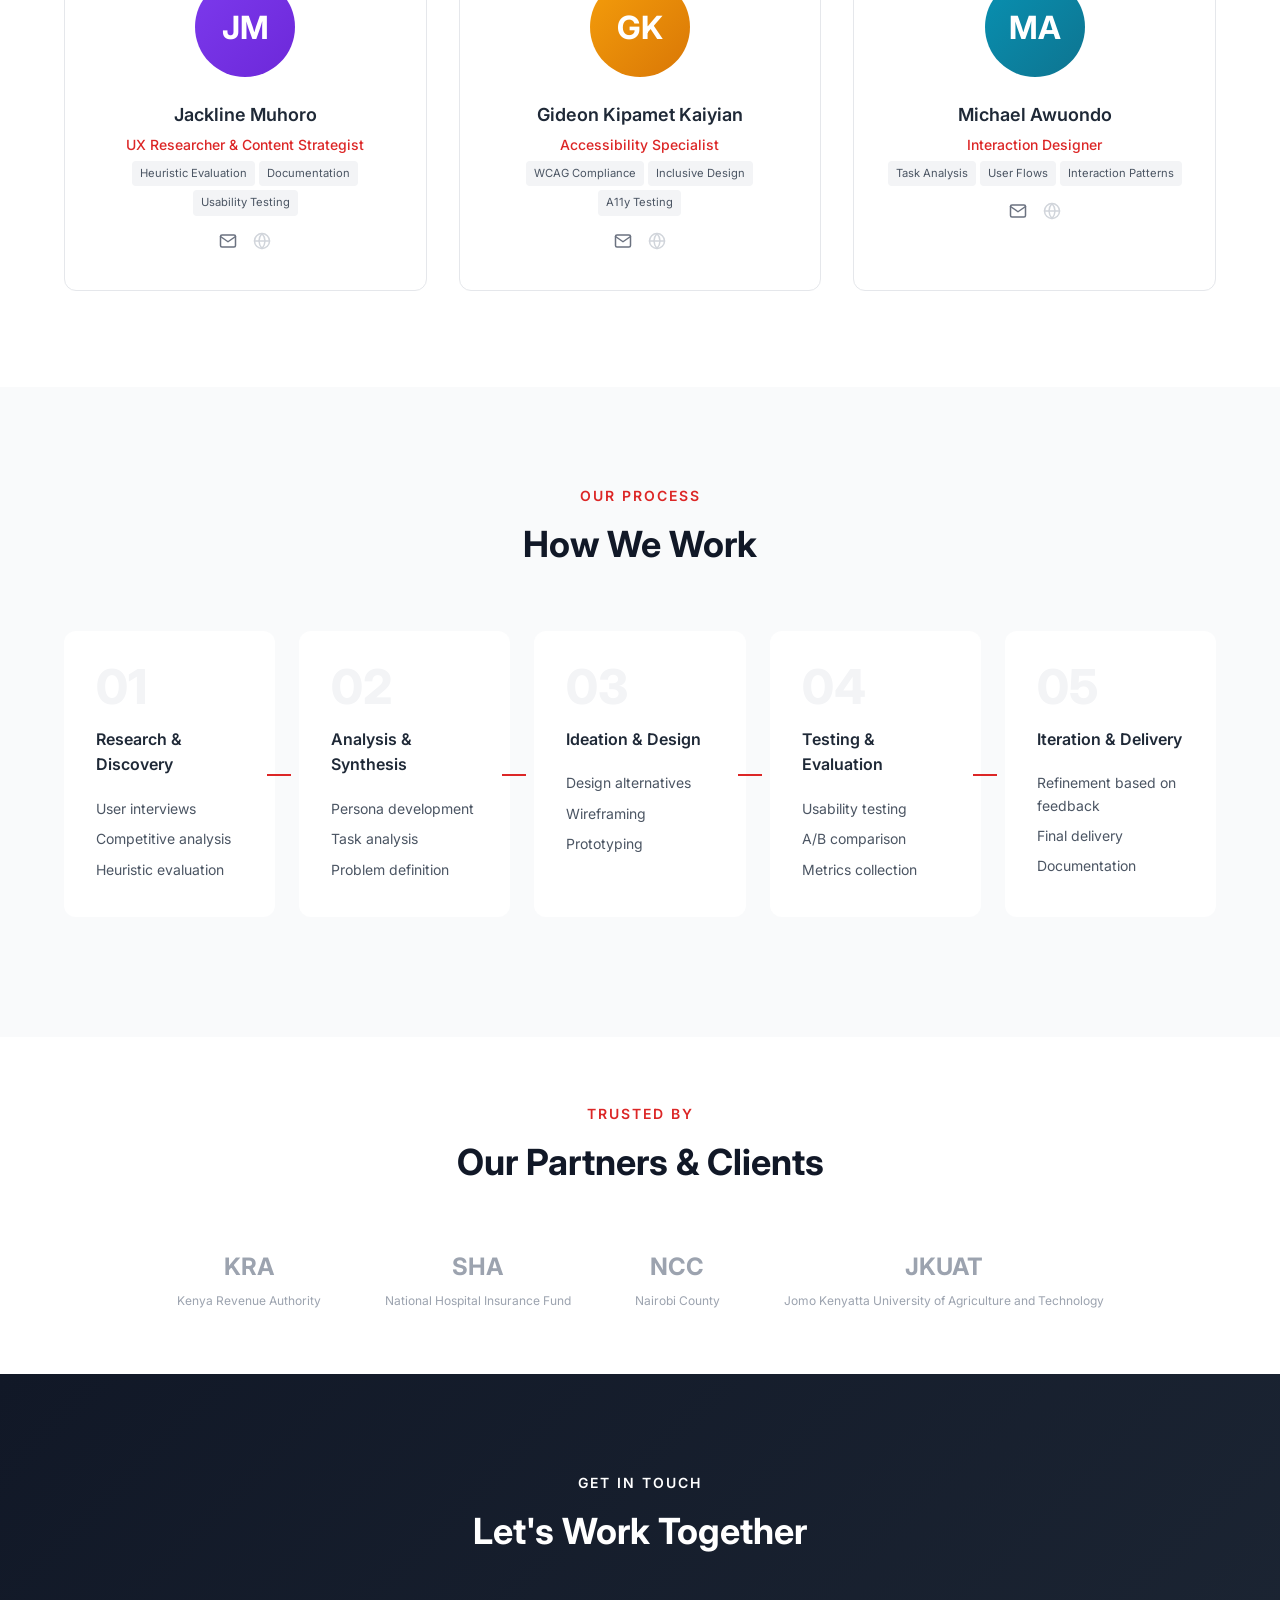
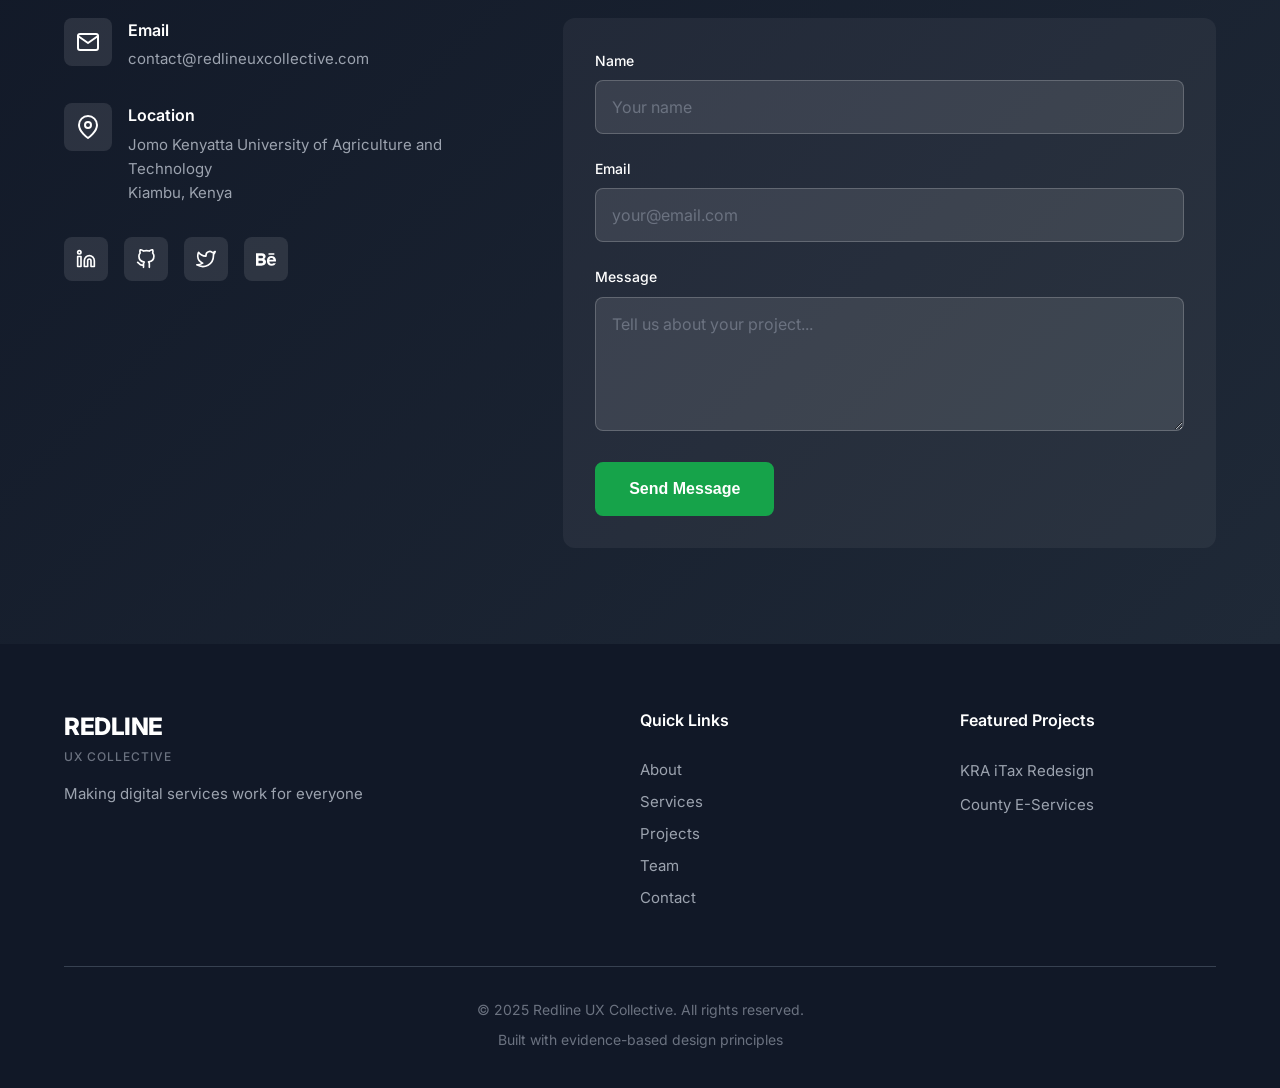
==== commit 7430a374: "Update index.html" ====
--- a/index.html
+++ b/index.html
@@ -1,1169 +1,832 @@
 <!doctype html>
 <html lang="en">
-  <head>
-    <meta charset="UTF-8" />
-    <meta name="viewport" content="width=device-width, initial-scale=1.0" />
-    <meta
-      name="description"
-      content="Redline UX Collective - A student-led UX design collective specializing in government service redesign and digital transformation"
-    />
-    <title>Redline UX Collective | UX Design Portfolio</title>
-    <link rel="stylesheet" href="styles.css" />
-    <link rel="preconnect" href="https://fonts.googleapis.com" />
-    <link rel="preconnect" href="https://fonts.gstatic.com" crossorigin />
-    <link
-      href="https://fonts.googleapis.com/css2?family=Inter:wght@300;400;500;600;700;800&display=swap"
-      rel="stylesheet"
-    />
-  </head>
-  <body class="portfolio-page">
-    <!-- Navigation -->
-    <nav class="navbar portfolio-nav">
-      <div class="container">
-        <div class="nav-brand">
-          <a href="index.html" class="logo-link">
+
+<head>
+  <meta charset="UTF-8" />
+  <meta name="viewport" content="width=device-width, initial-scale=1.0" />
+  <meta name="description"
+    content="Redline UX Collective - A student-led UX design collective specializing in government service redesign and digital transformation" />
+  <title>Redline UX Collective | UX Design Portfolio</title>
+  <link rel="stylesheet" href="styles.css" />
+  <link rel="preconnect" href="https://fonts.googleapis.com" />
+  <link rel="preconnect" href="https://fonts.gstatic.com" crossorigin />
+  <link href="https://fonts.googleapis.com/css2?family=Inter:wght@300;400;500;600;700;800&display=swap"
+    rel="stylesheet" />
+</head>
+
+<body class="portfolio-page">
+  <!-- Navigation -->
+  <nav class="navbar portfolio-nav">
+    <div class="container">
+      <div class="nav-brand">
+        <a href="index.html" class="logo-link">
+          <span class="logo-text">REDLINE</span>
+          <span class="logo-tagline">UX Collective</span>
+        </a>
+      </div>
+      <button class="nav-toggle" id="navToggle" aria-label="Toggle navigation">
+        <span></span>
+        <span></span>
+        <span></span>
+      </button>
+      <ul class="nav-menu" id="navMenu">
+        <li><a href="#about" class="nav-link">About</a></li>
+        <li><a href="#services" class="nav-link">Services</a></li>
+        <li><a href="#projects" class="nav-link">Projects</a></li>
+        <li><a href="#team" class="nav-link">Team</a></li>
+        <li><a href="#process" class="nav-link">Process</a></li>
+        <li><a href="#contact" class="nav-link">Contact</a></li>
+      </ul>
+    </div>
+  </nav>
+
+  <!-- Hero Section -->
+  <section class="portfolio-hero">
+    <div class="hero-background">
+      <div class="hero-gradient"></div>
+      <div class="hero-pattern"></div>
+    </div>
+    <div class="container">
+      <div class="hero-content">
+        <h1 class="hero-title">
+          <span class="hero-title-main">Redline UX Collective</span>
+        </h1>
+        <p class="hero-tagline">
+          Transforming Complex Systems into Intuitive Experiences
+        </p>
+        <p class="hero-subtext">
+          A student-led UX design collective specializing in government
+          service redesign and digital transformation
+        </p>
+        <div class="hero-cta">
+          <a href="#projects" class="btn btn-primary btn-large">View Our Work</a>
+          <a href="#contact" class="btn btn-outline btn-large">Get in Touch</a>
+        </div>
+      </div>
+    </div>
+    <div class="hero-scroll-indicator">
+      <span>Scroll to explore</span>
+      <div class="scroll-arrow"></div>
+    </div>
+  </section>
+
+  <!-- About Section -->
+  <section id="about" class="section portfolio-about">
+    <div class="container">
+      <div class="section-header">
+        <span class="section-label">Who We Are</span>
+        <h2 class="section-title">Evidence-Based Design for Real Impact</h2>
+      </div>
+      <div class="about-content">
+        <div class="about-text">
+          <p class="lead-text">
+            Redline UX Collective is a multidisciplinary design team formed at
+            Jomo Kenyatta University of Agriculture and Technology dedicated
+            to solving complex user experience challenges in government and
+            public sector systems.
+          </p>
+          <p>
+            Our mission is to make essential digital services accessible,
+            efficient, and user-friendly for all citizens, regardless of their
+            technical expertise.
+          </p>
+          <p>
+            We combine expertise in user research, interaction design,
+            accessibility, and evaluation to create evidence-based design
+            solutions that measurably improve user outcomes.
+          </p>
+          <p>
+            Our approach is grounded in human-centered design principles,
+            rigorous usability testing, and iterative refinement based on real
+            user feedback.
+          </p>
+        </div>
+        <div class="about-stats">
+          <div class="stat-card">
+            <span class="stat-number">148+</span>
+            <span class="stat-label">Users Researched</span>
+          </div>
+          <div class="stat-card">
+            <span class="stat-number">3</span>
+            <span class="stat-label">Core Projects</span>
+          </div>
+          <div class="stat-card">
+            <span class="stat-number">96%</span>
+            <span class="stat-label">User Satisfaction</span>
+          </div>
+        </div>
+      </div>
+    </div>
+  </section>
+
+  <!-- Services Section -->
+  <section id="services" class="section portfolio-services">
+    <div class="container">
+      <div class="section-header">
+        <span class="section-label">What We Do</span>
+        <h2 class="section-title">Our Expertise</h2>
+      </div>
+      <div class="services-grid">
+        <div class="service-card">
+          <div class="service-icon">
+            <svg xmlns="http://www.w3.org/2000/svg" width="32" height="32" viewBox="0 0 24 24" fill="none"
+              stroke="currentColor" stroke-width="2" stroke-linecap="round" stroke-linejoin="round">
+              <circle cx="11" cy="11" r="8"></circle>
+              <path d="m21 21-4.35-4.35"></path>
+            </svg>
+          </div>
+          <h3 class="service-title">User Research & Analysis</h3>
+          <ul class="service-list">
+            <li>User interviews and surveys</li>
+            <li>Heuristic evaluation</li>
+            <li>Analytics review</li>
+            <li>Persona development</li>
+          </ul>
+        </div>
+        <div class="service-card">
+          <div class="service-icon">
+            <svg xmlns="http://www.w3.org/2000/svg" width="32" height="32" viewBox="0 0 24 24" fill="none"
+              stroke="currentColor" stroke-width="2" stroke-linecap="round" stroke-linejoin="round">
+              <path d="M12 19l7-7 3 3-7 7-3-3z"></path>
+              <path d="M18 13l-1.5-7.5L2 2l3.5 14.5L13 18l5-5z"></path>
+              <path d="M2 2l7.586 7.586"></path>
+              <circle cx="11" cy="11" r="2"></circle>
+            </svg>
+          </div>
+          <h3 class="service-title">UX/UI Design</h3>
+          <ul class="service-list">
+            <li>Interface design</li>
+            <li>Prototyping (Figma, Sketch)</li>
+            <li>Design systems</li>
+            <li>Responsive design</li>
+          </ul>
+        </div>
+        <div class="service-card">
+          <div class="service-icon">
+            <svg xmlns="http://www.w3.org/2000/svg" width="32" height="32" viewBox="0 0 24 24" fill="none"
+              stroke="currentColor" stroke-width="2" stroke-linecap="round" stroke-linejoin="round">
+              <path d="M22 11.08V12a10 10 0 1 1-5.93-9.14"></path>
+              <polyline points="22 4 12 14.01 9 11.01"></polyline>
+            </svg>
+          </div>
+          <h3 class="service-title">Usability Testing</h3>
+          <ul class="service-list">
+            <li>Moderated testing</li>
+            <li>A/B comparison</li>
+            <li>Accessibility audits</li>
+            <li>Performance evaluation</li>
+          </ul>
+        </div>
+        <div class="service-card">
+          <div class="service-icon">
+            <svg xmlns="http://www.w3.org/2000/svg" width="32" height="32" viewBox="0 0 24 24" fill="none"
+              stroke="currentColor" stroke-width="2" stroke-linecap="round" stroke-linejoin="round">
+              <path d="M4.5 16.5c-1.5 1.26-2 5-2 5s3.74-.5 5-2c.71-.84.7-2.13-.09-2.91a2.18 2.18 0 0 0-2.91-.09z">
+              </path>
+              <path d="m12 15-3-3a22 22 0 0 1 2-3.95A12.88 12.88 0 0 1 22 2c0 2.72-.78 7.5-6 11a22.35 22.35 0 0 1-4 2z">
+              </path>
+              <path d="M9 12H4s.55-3.03 2-4c1.62-1.08 5 0 5 0"></path>
+              <path d="M12 15v5s3.03-.55 4-2c1.08-1.62 0-5 0-5"></path>
+            </svg>
+          </div>
+          <h3 class="service-title">Digital Transformation</h3>
+          <ul class="service-list">
+            <li>Government service redesign</li>
+            <li>Mobile-first optimization</li>
+            <li>Legacy system modernization</li>
+            <li>Accessibility compliance</li>
+          </ul>
+        </div>
+      </div>
+    </div>
+  </section>
+
+  <!-- Projects Section -->
+  <section id="projects" class="section portfolio-projects">
+    <div class="container">
+      <div class="section-header">
+        <span class="section-label">Our Work</span>
+        <h2 class="section-title">Evidence-Based Design Solutions</h2>
+        <p class="section-subtitle">
+          Projects that make a measurable difference
+        </p>
+      </div>
+      <div class="projects-grid">
+        <!-- Project 1: KRA iTax (Primary) -->
+        <div class="project-card project-featured">
+          <div class="project-thumbnail">
+            <div class="placeholder-thumbnail gradient-1">
+              <svg xmlns="http://www.w3.org/2000/svg" width="48" height="48" viewBox="0 0 24 24" fill="none"
+                stroke="currentColor" stroke-width="1.5" stroke-linecap="round" stroke-linejoin="round">
+                <rect x="2" y="3" width="20" height="14" rx="2" ry="2"></rect>
+                <line x1="8" y1="21" x2="16" y2="21"></line>
+                <line x1="12" y1="17" x2="12" y2="21"></line>
+              </svg>
+              <span>iTax Redesign</span>
+            </div>
+            <span class="project-badge badge-completed">Completed</span>
+          </div>
+          <div class="project-content">
+            <div class="project-meta">
+              <span class="project-client">Kenya Revenue Authority</span>
+              <span class="project-year">2024-2025</span>
+            </div>
+            <h3 class="project-title">Redesigning the KRA iTax System</h3>
+            <div class="project-tags">
+              <span class="tag">Government Services</span>
+              <span class="tag">Tax Filing</span>
+              <span class="tag">Mobile-First</span>
+              <span class="tag">7M+ Users</span>
+            </div>
+            <p class="project-description">
+              Transforming Kenya's tax filing system to reduce task completion
+              time by 66% and improve user satisfaction from 42 to 82.5 SUS
+              score.
+            </p>
+            <div class="project-metrics">
+              <div class="metric">
+                <span class="metric-value">96%</span>
+                <span class="metric-label">Task Completion</span>
+              </div>
+              <div class="metric">
+                <span class="metric-value">66%</span>
+                <span class="metric-label">Faster Filing</span>
+              </div>
+              <div class="metric">
+                <span class="metric-value">89%</span>
+                <span class="metric-label">Error Reduction</span>
+              </div>
+            </div>
+            <a href="itax-redesign.html" class="btn btn-primary">View Full Case Study</a>
+          </div>
+        </div>
+
+        <!-- Project 2: SHA Portal -->
+        <div class="project-card">
+          <div class="project-thumbnail">
+            <div class="placeholder-thumbnail gradient-2">
+              <svg xmlns="http://www.w3.org/2000/svg" width="48" height="48" viewBox="0 0 24 24" fill="none"
+                stroke="currentColor" stroke-width="1.5" stroke-linecap="round" stroke-linejoin="round">
+                <path d="M22 12h-4l-3 9L9 3l-3 9H2"></path>
+              </svg>
+              <span>SHA Portal</span>
+            </div>
+            <span class="project-badge badge-progress">In Progress</span>
+          </div>
+          <div class="project-content">
+            <div class="project-meta">
+              <span class="project-client">National Hospital Insurance Fund</span>
+              <span class="project-year">2024</span>
+            </div>
+            <h3 class="project-title">SHA Digital Portal Redesign</h3>
+            <div class="project-tags">
+              <span class="tag">Healthcare</span>
+              <span class="tag">Accessibility</span>
+              <span class="tag">Senior Users</span>
+            </div>
+            <p class="project-description">
+              Improving accessibility and usability of SHA's online portal
+              for elderly and low-literacy users.
+            </p>
+            <div class="project-metrics">
+              <div class="metric">
+                <span class="metric-value">85%</span>
+                <span class="metric-label">A11y Compliance</span>
+              </div>
+              <div class="metric">
+                <span class="metric-value">40%</span>
+                <span class="metric-label">Faster Claims</span>
+              </div>
+            </div>
+            <button class="btn btn-disabled" disabled>Coming Soon</button>
+          </div>
+        </div>
+
+        <!-- Project 3: County E-Services -->
+        <div class="project-card">
+          <div class="project-thumbnail">
+            <div class="placeholder-thumbnail gradient-3">
+              <svg xmlns="http://www.w3.org/2000/svg" width="48" height="48" viewBox="0 0 24 24" fill="none"
+                stroke="currentColor" stroke-width="1.5" stroke-linecap="round" stroke-linejoin="round">
+                <path d="M3 9l9-7 9 7v11a2 2 0 0 1-2 2H5a2 2 0 0 1-2-2z"></path>
+                <polyline points="9 22 9 12 15 12 15 22"></polyline>
+              </svg>
+              <span>County Portal</span>
+            </div>
+            <span class="project-badge badge-completed">Completed</span>
+          </div>
+          <div class="project-content">
+            <div class="project-meta">
+              <span class="project-client">Nairobi County Government</span>
+              <span class="project-year">2024</span>
+            </div>
+            <h3 class="project-title">County E-Services Platform</h3>
+            <div class="project-tags">
+              <span class="tag">E-Government</span>
+              <span class="tag">Multi-service</span>
+              <span class="tag">Citizen Portal</span>
+            </div>
+            <p class="project-description">
+              Unified platform for county services including permits,
+              payments, and inquiries.
+            </p>
+            <div class="project-metrics">
+              <div class="metric">
+                <span class="metric-value">5</span>
+                <span class="metric-label">Services Integrated</span>
+              </div>
+              <div class="metric">
+                <span class="metric-value">92%</span>
+                <span class="metric-label">User Satisfaction</span>
+              </div>
+            </div>
+            <a href="project3.html" class="btn btn-secondary">View Case Study</a>
+          </div>
+        </div>
+      </div>
+    </div>
+  </section>
+
+  <!-- Team Section -->
+  <section id="team" class="section portfolio-team">
+    <div class="container">
+      <div class="section-header">
+        <span class="section-label">Meet the Team</span>
+        <h2 class="section-title">
+          A Diverse Group of Designers & Researchers
+        </h2>
+      </div>
+      <div class="team-grid">
+        <!-- Jason -->
+        <div class="team-member-card">
+          <div class="member-avatar">
+            <div class="placeholder-avatar gradient-1">
+              <span class="initials">JK</span>
+            </div>
+          </div>
+          <div class="member-info">
+            <h3 class="member-name">Jason Kabugi Kiragu</h3>
+            <p class="member-role">Lead UX Researcher & Project Manager</p>
+            <!-- <p class="member-id">SCT221-0581/2022</p> -->
+            <div class="member-expertise">
+              <span class="expertise-tag">User Interviews</span>
+              <span class="expertise-tag">Research Synthesis</span>
+              <span class="expertise-tag">Project Coordination</span>
+            </div>
+            <div class="member-links">
+              <a href="mailto:jasonkiragu@student.dkut.ac.ke" class="member-link" title="Email">
+                <svg xmlns="http://www.w3.org/2000/svg" width="18" height="18" viewBox="0 0 24 24" fill="none"
+                  stroke="currentColor" stroke-width="2" stroke-linecap="round" stroke-linejoin="round">
+                  <path d="M4 4h16c1.1 0 2 .9 2 2v12c0 1.1-.9 2-2 2H4c-1.1 0-2-.9-2-2V6c0-1.1.9-2 2-2z"></path>
+                  <polyline points="22,6 12,13 2,6"></polyline>
+                </svg>
+              </a>
+              <span class="member-link-placeholder" title="Website Coming Soon">
+                <svg xmlns="http://www.w3.org/2000/svg" width="18" height="18" viewBox="0 0 24 24" fill="none"
+                  stroke="currentColor" stroke-width="2" stroke-linecap="round" stroke-linejoin="round">
+                  <circle cx="12" cy="12" r="10"></circle>
+                  <line x1="2" y1="12" x2="22" y2="12"></line>
+                  <path d="M12 2a15.3 15.3 0 0 1 4 10 15.3 15.3 0 0 1-4 10 15.3 15.3 0 0 1-4-10 15.3 15.3 0 0 1 4-10z">
+                  </path>
+                </svg>
+              </span>
+            </div>
+          </div>
+        </div>
+
+        <!-- Jeff -->
+        <div class="team-member-card">
+          <div class="member-avatar">
+            <div class="placeholder-avatar gradient-2">
+              <span class="initials">JO</span>
+            </div>
+          </div>
+          <div class="member-info">
+            <h3 class="member-name">Jeff Mark Owuor</h3>
+            <p class="member-role">UX/UI Designer</p>
+            <!-- <p class="member-id">SCT221-0440/2022</p> -->
+            <div class="member-expertise">
+              <span class="expertise-tag">Visual Design</span>
+              <span class="expertise-tag">Prototyping</span>
+              <span class="expertise-tag">Figma</span>
+            </div>
+            <div class="member-links">
+              <a href="mailto:jeffowuor@student.dkut.ac.ke" class="member-link" title="Email">
+                <svg xmlns="http://www.w3.org/2000/svg" width="18" height="18" viewBox="0 0 24 24" fill="none"
+                  stroke="currentColor" stroke-width="2" stroke-linecap="round" stroke-linejoin="round">
+                  <path d="M4 4h16c1.1 0 2 .9 2 2v12c0 1.1-.9 2-2 2H4c-1.1 0-2-.9-2-2V6c0-1.1.9-2 2-2z"></path>
+                  <polyline points="22,6 12,13 2,6"></polyline>
+                </svg>
+              </a>
+              <span class="member-link-placeholder" title="Website Coming Soon">
+                <svg xmlns="http://www.w3.org/2000/svg" width="18" height="18" viewBox="0 0 24 24" fill="none"
+                  stroke="currentColor" stroke-width="2" stroke-linecap="round" stroke-linejoin="round">
+                  <circle cx="12" cy="12" r="10"></circle>
+                  <line x1="2" y1="12" x2="22" y2="12"></line>
+                  <path d="M12 2a15.3 15.3 0 0 1 4 10 15.3 15.3 0 0 1-4 10 15.3 15.3 0 0 1-4-10 15.3 15.3 0 0 1 4-10z">
+                  </path>
+                </svg>
+              </span>
+            </div>
+          </div>
+        </div>
+
+        <!-- Sylvia -->
+        <div class="team-member-card">
+          <div class="member-avatar">
+            <div class="placeholder-avatar gradient-3">
+              <span class="initials">SM</span>
+            </div>
+          </div>
+          <div class="member-info">
+            <h3 class="member-name">Sylvia Munjiru</h3>
+            <p class="member-role">Data Analyst & UX Researcher</p>
+            <!-- <p class="member-id">SCT221-0263/2021</p> -->
+            <div class="member-expertise">
+              <span class="expertise-tag">Analytics</span>
+              <span class="expertise-tag">Metrics</span>
+              <span class="expertise-tag">Evaluation</span>
+            </div>
+            <div class="member-links">
+              <a href="mailto:sylviamunjiru@student.dkut.ac.ke" class="member-link" title="Email">
+                <svg xmlns="http://www.w3.org/2000/svg" width="18" height="18" viewBox="0 0 24 24" fill="none"
+                  stroke="currentColor" stroke-width="2" stroke-linecap="round" stroke-linejoin="round">
+                  <path d="M4 4h16c1.1 0 2 .9 2 2v12c0 1.1-.9 2-2 2H4c-1.1 0-2-.9-2-2V6c0-1.1.9-2 2-2z"></path>
+                  <polyline points="22,6 12,13 2,6"></polyline>
+                </svg>
+              </a>
+              <span class="member-link-placeholder" title="Website Coming Soon">
+                <svg xmlns="http://www.w3.org/2000/svg" width="18" height="18" viewBox="0 0 24 24" fill="none"
+                  stroke="currentColor" stroke-width="2" stroke-linecap="round" stroke-linejoin="round">
+                  <circle cx="12" cy="12" r="10"></circle>
+                  <line x1="2" y1="12" x2="22" y2="12"></line>
+                  <path d="M12 2a15.3 15.3 0 0 1 4 10 15.3 15.3 0 0 1-4 10 15.3 15.3 0 0 1-4-10 15.3 15.3 0 0 1 4-10z">
+                  </path>
+                </svg>
+              </span>
+            </div>
+          </div>
+        </div>
+
+        <!-- Jackline -->
+        <div class="team-member-card">
+          <div class="member-avatar">
+            <div class="placeholder-avatar gradient-4">
+              <span class="initials">JM</span>
+            </div>
+          </div>
+          <div class="member-info">
+            <h3 class="member-name">Jackline Muhoro</h3>
+            <p class="member-role">UX Researcher & Content Strategist</p>
+            <!-- <p class="member-id">SCT221-0258/2022</p> -->
+            <div class="member-expertise">
+              <span class="expertise-tag">Heuristic Evaluation</span>
+              <span class="expertise-tag">Documentation</span>
+              <span class="expertise-tag">Usability Testing</span>
+            </div>
+            <div class="member-links">
+              <a href="mailto:jacklinemuhoro@student.dkut.ac.ke" class="member-link" title="Email">
+                <svg xmlns="http://www.w3.org/2000/svg" width="18" height="18" viewBox="0 0 24 24" fill="none"
+                  stroke="currentColor" stroke-width="2" stroke-linecap="round" stroke-linejoin="round">
+                  <path d="M4 4h16c1.1 0 2 .9 2 2v12c0 1.1-.9 2-2 2H4c-1.1 0-2-.9-2-2V6c0-1.1.9-2 2-2z"></path>
+                  <polyline points="22,6 12,13 2,6"></polyline>
+                </svg>
+              </a>
+              <span class="member-link-placeholder" title="Website Coming Soon">
+                <svg xmlns="http://www.w3.org/2000/svg" width="18" height="18" viewBox="0 0 24 24" fill="none"
+                  stroke="currentColor" stroke-width="2" stroke-linecap="round" stroke-linejoin="round">
+                  <circle cx="12" cy="12" r="10"></circle>
+                  <line x1="2" y1="12" x2="22" y2="12"></line>
+                  <path d="M12 2a15.3 15.3 0 0 1 4 10 15.3 15.3 0 0 1-4 10 15.3 15.3 0 0 1-4-10 15.3 15.3 0 0 1 4-10z">
+                  </path>
+                </svg>
+              </span>
+            </div>
+          </div>
+        </div>
+
+        <!-- Gideon -->
+        <div class="team-member-card">
+          <div class="member-avatar">
+            <div class="placeholder-avatar gradient-5">
+              <span class="initials">GK</span>
+            </div>
+          </div>
+          <div class="member-info">
+            <h3 class="member-name">Gideon Kipamet Kaiyian</h3>
+            <p class="member-role">Accessibility Specialist</p>
+            <!-- <p class="member-id">SCT221-0255/2023</p> -->
+            <div class="member-expertise">
+              <span class="expertise-tag">WCAG Compliance</span>
+              <span class="expertise-tag">Inclusive Design</span>
+              <span class="expertise-tag">A11y Testing</span>
+            </div>
+            <div class="member-links">
+              <a href="mailto:gideonkipamet@gmail.com" class="member-link" title="Email">
+                <svg xmlns="http://www.w3.org/2000/svg" width="18" height="18" viewBox="0 0 24 24" fill="none"
+                  stroke="currentColor" stroke-width="2" stroke-linecap="round" stroke-linejoin="round">
+                  <path d="M4 4h16c1.1 0 2 .9 2 2v12c0 1.1-.9 2-2 2H4c-1.1 0-2-.9-2-2V6c0-1.1.9-2 2-2z"></path>
+                  <polyline points="22,6 12,13 2,6"></polyline>
+                </svg>
+              </a>
+              <a class="member-link-placeholder" title="Portfolio" href="https://portfolio-eta-seven-89.vercel.app/">
+                <svg xmlns="http://www.w3.org/2000/svg" width="18" height="18" viewBox="0 0 24 24" fill="none"
+                  stroke="currentColor" stroke-width="2" stroke-linecap="round" stroke-linejoin="round">
+                  <circle cx="12" cy="12" r="10"></circle>
+                  <line x1="2" y1="12" x2="22" y2="12"></line>
+                  <path d="M12 2a15.3 15.3 0 0 1 4 10 15.3 15.3 0 0 1-4 10 15.3 15.3 0 0 1-4-10 15.3 15.3 0 0 1 4-10z">
+                  </path>
+                </svg>
+              </a>
+            </div>
+          </div>
+        </div>
+
+        <!-- Michael -->
+        <div class="team-member-card">
+          <div class="member-avatar">
+            <div class="placeholder-avatar gradient-6">
+              <span class="initials">MA</span>
+            </div>
+          </div>
+          <div class="member-info">
+            <h3 class="member-name">Michael Awuondo</h3>
+            <p class="member-role">Interaction Designer</p>
+            <!-- <p class="member-id">SCT221-0501/2022</p> -->
+            <div class="member-expertise">
+              <span class="expertise-tag">Task Analysis</span>
+              <span class="expertise-tag">User Flows</span>
+              <span class="expertise-tag">Interaction Patterns</span>
+            </div>
+            <div class="member-links">
+              <a href="mailto:michaelawuondo@student.dkut.ac.ke" class="member-link" title="Email">
+                <svg xmlns="http://www.w3.org/2000/svg" width="18" height="18" viewBox="0 0 24 24" fill="none"
+                  stroke="currentColor" stroke-width="2" stroke-linecap="round" stroke-linejoin="round">
+                  <path d="M4 4h16c1.1 0 2 .9 2 2v12c0 1.1-.9 2-2 2H4c-1.1 0-2-.9-2-2V6c0-1.1.9-2 2-2z"></path>
+                  <polyline points="22,6 12,13 2,6"></polyline>
+                </svg>
+              </a>
+              <span class="member-link-placeholder" title="Website Coming Soon">
+                <svg xmlns="http://www.w3.org/2000/svg" width="18" height="18" viewBox="0 0 24 24" fill="none"
+                  stroke="currentColor" stroke-width="2" stroke-linecap="round" stroke-linejoin="round">
+                  <circle cx="12" cy="12" r="10"></circle>
+                  <line x1="2" y1="12" x2="22" y2="12"></line>
+                  <path d="M12 2a15.3 15.3 0 0 1 4 10 15.3 15.3 0 0 1-4 10 15.3 15.3 0 0 1-4-10 15.3 15.3 0 0 1 4-10z">
+                  </path>
+                </svg>
+              </span>
+            </div>
+          </div>
+        </div>
+      </div>
+    </div>
+  </section>
+
+  <!-- Process Section -->
+  <section id="process" class="section portfolio-process">
+    <div class="container">
+      <div class="section-header">
+        <span class="section-label">Our Process</span>
+        <h2 class="section-title">How We Work</h2>
+      </div>
+      <div class="process-timeline">
+        <div class="process-step">
+          <div class="step-number">01</div>
+          <div class="step-content">
+            <h3 class="step-title">Research & Discovery</h3>
+            <ul class="step-list">
+              <li>User interviews</li>
+              <li>Competitive analysis</li>
+              <li>Heuristic evaluation</li>
+            </ul>
+          </div>
+        </div>
+        <div class="process-step">
+          <div class="step-number">02</div>
+          <div class="step-content">
+            <h3 class="step-title">Analysis & Synthesis</h3>
+            <ul class="step-list">
+              <li>Persona development</li>
+              <li>Task analysis</li>
+              <li>Problem definition</li>
+            </ul>
+          </div>
+        </div>
+        <div class="process-step">
+          <div class="step-number">03</div>
+          <div class="step-content">
+            <h3 class="step-title">Ideation & Design</h3>
+            <ul class="step-list">
+              <li>Design alternatives</li>
+              <li>Wireframing</li>
+              <li>Prototyping</li>
+            </ul>
+          </div>
+        </div>
+        <div class="process-step">
+          <div class="step-number">04</div>
+          <div class="step-content">
+            <h3 class="step-title">Testing & Evaluation</h3>
+            <ul class="step-list">
+              <li>Usability testing</li>
+              <li>A/B comparison</li>
+              <li>Metrics collection</li>
+            </ul>
+          </div>
+        </div>
+        <div class="process-step">
+          <div class="step-number">05</div>
+          <div class="step-content">
+            <h3 class="step-title">Iteration & Delivery</h3>
+            <ul class="step-list">
+              <li>Refinement based on feedback</li>
+              <li>Final delivery</li>
+              <li>Documentation</li>
+            </ul>
+          </div>
+        </div>
+      </div>
+    </div>
+  </section>
+
+  <!-- Partners Section -->
+  <section class="section portfolio-partners">
+    <div class="container">
+      <div class="section-header">
+        <span class="section-label">Trusted By</span>
+        <h2 class="section-title">Our Partners & Clients</h2>
+      </div>
+      <div class="partners-grid">
+        <div class="partner-logo">
+          <div class="placeholder-logo">
+            <span>KRA</span>
+            <small>Kenya Revenue Authority</small>
+          </div>
+        </div>
+        <div class="partner-logo">
+          <div class="placeholder-logo">
+            <span>SHA</span>
+            <small>National Hospital Insurance Fund</small>
+          </div>
+        </div>
+        <div class="partner-logo">
+          <div class="placeholder-logo">
+            <span>NCC</span>
+            <small>Nairobi County</small>
+          </div>
+        </div>
+        <div class="partner-logo">
+          <div class="placeholder-logo">
+            <span>JKUAT</span>
+            <small>Jomo Kenyatta University of Agriculture and Technology</small>
+          </div>
+        </div>
+      </div>
+    </div>
+  </section>
+
+  <!-- Contact Section -->
+  <section id="contact" class="section portfolio-contact">
+    <div class="container">
+      <div class="section-header">
+        <span class="section-label">Get in Touch</span>
+        <h2 class="section-title">Let's Work Together</h2>
+      </div>
+      <div class="contact-content">
+        <div class="contact-info">
+          <div class="contact-item">
+            <div class="contact-icon">
+              <svg xmlns="http://www.w3.org/2000/svg" width="24" height="24" viewBox="0 0 24 24" fill="none"
+                stroke="currentColor" stroke-width="2" stroke-linecap="round" stroke-linejoin="round">
+                <path d="M4 4h16c1.1 0 2 .9 2 2v12c0 1.1-.9 2-2 2H4c-1.1 0-2-.9-2-2V6c0-1.1.9-2 2-2z"></path>
+                <polyline points="22,6 12,13 2,6"></polyline>
+              </svg>
+            </div>
+            <div class="contact-details">
+              <h4>Email</h4>
+              <p>contact@redlineuxcollective.com</p>
+            </div>
+          </div>
+          <div class="contact-item">
+            <div class="contact-icon">
+              <svg xmlns="http://www.w3.org/2000/svg" width="24" height="24" viewBox="0 0 24 24" fill="none"
+                stroke="currentColor" stroke-width="2" stroke-linecap="round" stroke-linejoin="round">
+                <path d="M21 10c0 7-9 13-9 13s-9-6-9-13a9 9 0 0 1 18 0z"></path>
+                <circle cx="12" cy="10" r="3"></circle>
+              </svg>
+            </div>
+            <div class="contact-details">
+              <h4>Location</h4>
+              <p>
+                Jomo Kenyatta University of Agriculture and Technology<br />Kiambu,
+                Kenya
+              </p>
+            </div>
+          </div>
+          <div class="social-links">
+            <a href="#" class="social-link" title="LinkedIn">
+              <svg xmlns="http://www.w3.org/2000/svg" width="20" height="20" viewBox="0 0 24 24" fill="none"
+                stroke="currentColor" stroke-width="2" stroke-linecap="round" stroke-linejoin="round">
+                <path d="M16 8a6 6 0 0 1 6 6v7h-4v-7a2 2 0 0 0-2-2 2 2 0 0 0-2 2v7h-4v-7a6 6 0 0 1 6-6z"></path>
+                <rect x="2" y="9" width="4" height="12"></rect>
+                <circle cx="4" cy="4" r="2"></circle>
+              </svg>
+            </a>
+            <a href="#" class="social-link" title="GitHub">
+              <svg xmlns="http://www.w3.org/2000/svg" width="20" height="20" viewBox="0 0 24 24" fill="none"
+                stroke="currentColor" stroke-width="2" stroke-linecap="round" stroke-linejoin="round">
+                <path
+                  d="M9 19c-5 1.5-5-2.5-7-3m14 6v-3.87a3.37 3.37 0 0 0-.94-2.61c3.14-.35 6.44-1.54 6.44-7A5.44 5.44 0 0 0 20 4.77 5.07 5.07 0 0 0 19.91 1S18.73.65 16 2.48a13.38 13.38 0 0 0-7 0C6.27.65 5.09 1 5.09 1A5.07 5.07 0 0 0 5 4.77a5.44 5.44 0 0 0-1.5 3.78c0 5.42 3.3 6.61 6.44 7A3.37 3.37 0 0 0 9 18.13V22">
+                </path>
+              </svg>
+            </a>
+            <a href="#" class="social-link" title="Twitter">
+              <svg xmlns="http://www.w3.org/2000/svg" width="20" height="20" viewBox="0 0 24 24" fill="none"
+                stroke="currentColor" stroke-width="2" stroke-linecap="round" stroke-linejoin="round">
+                <path
+                  d="M23 3a10.9 10.9 0 0 1-3.14 1.53 4.48 4.48 0 0 0-7.86 3v1A10.66 10.66 0 0 1 3 4s-4 9 5 13a11.64 11.64 0 0 1-7 2c9 5 20 0 20-11.5a4.5 4.5 0 0 0-.08-.83A7.72 7.72 0 0 0 23 3z">
+                </path>
+              </svg>
+            </a>
+            <a href="#" class="social-link" title="Behance">
+              <svg xmlns="http://www.w3.org/2000/svg" width="20" height="20" viewBox="0 0 24 24" fill="currentColor">
+                <path
+                  d="M22 7h-7v-2h7v2zm1.726 10c-.442 1.297-2.029 3-5.101 3-3.074 0-5.564-1.729-5.564-5.675 0-3.91 2.325-5.92 5.466-5.92 3.082 0 4.964 1.782 5.375 4.426.078.506.109 1.188.095 2.14h-8.027c.13 3.211 3.483 3.312 4.588 2.029h3.168zm-7.686-4h4.965c-.105-1.547-1.136-2.219-2.477-2.219-1.466 0-2.277.768-2.488 2.219zm-9.574 6.988h-6.466v-14.967h6.953c5.476.081 5.58 5.444 2.72 6.906 3.461 1.26 3.577 8.061-3.207 8.061zm-3.466-8.988h3.584c2.508 0 2.906-3-.312-3h-3.272v3zm3.391 3h-3.391v3.016h3.341c3.055 0 2.868-3.016.05-3.016z" />
+              </svg>
+            </a>
+          </div>
+        </div>
+        <form class="contact-form" action="#" method="POST">
+          <div class="form-group">
+            <label for="name">Name</label>
+            <input type="text" id="name" name="name" placeholder="Your name" required />
+          </div>
+          <div class="form-group">
+            <label for="email">Email</label>
+            <input type="email" id="email" name="email" placeholder="your@email.com" required />
+          </div>
+          <div class="form-group">
+            <label for="message">Message</label>
+            <textarea id="message" name="message" rows="5" placeholder="Tell us about your project..."
+              required></textarea>
+          </div>
+          <button type="submit" class="btn btn-primary btn-large">
+            Send Message
+          </button>
+        </form>
+      </div>
+    </div>
+  </section>
+
+  <!-- Footer -->
+  <footer class="portfolio-footer">
+    <div class="container">
+      <div class="footer-content">
+        <div class="footer-brand">
+          <div class="footer-logo">
             <span class="logo-text">REDLINE</span>
             <span class="logo-tagline">UX Collective</span>
-          </a>
-        </div>
-        <button
-          class="nav-toggle"
-          id="navToggle"
-          aria-label="Toggle navigation"
-        >
-          <span></span>
-          <span></span>
-          <span></span>
-        </button>
-        <ul class="nav-menu" id="navMenu">
-          <li><a href="#about" class="nav-link">About</a></li>
-          <li><a href="#services" class="nav-link">Services</a></li>
-          <li><a href="#projects" class="nav-link">Projects</a></li>
-          <li><a href="#team" class="nav-link">Team</a></li>
-          <li><a href="#process" class="nav-link">Process</a></li>
-          <li><a href="#contact" class="nav-link">Contact</a></li>
-        </ul>
-      </div>
-    </nav>
-
-    <!-- Hero Section -->
-    <section class="portfolio-hero">
-      <div class="hero-background">
-        <div class="hero-gradient"></div>
-        <div class="hero-pattern"></div>
-      </div>
-      <div class="container">
-        <div class="hero-content">
-          <h1 class="hero-title">
-            <span class="hero-title-main">Redline UX Collective</span>
-          </h1>
-          <p class="hero-tagline">
-            Transforming Complex Systems into Intuitive Experiences
+          </div>
+          <p class="footer-tagline">
+            Making digital services work for everyone
           </p>
-          <p class="hero-subtext">
-            A student-led UX design collective specializing in government
-            service redesign and digital transformation
-          </p>
-          <div class="hero-cta">
-            <a href="#projects" class="btn btn-primary btn-large"
-              >View Our Work</a
-            >
-            <a href="#contact" class="btn btn-outline btn-large"
-              >Get in Touch</a
-            >
-          </div>
-        </div>
-      </div>
-      <div class="hero-scroll-indicator">
-        <span>Scroll to explore</span>
-        <div class="scroll-arrow"></div>
-      </div>
-    </section>
-
-    <!-- About Section -->
-    <section id="about" class="section portfolio-about">
-      <div class="container">
-        <div class="section-header">
-          <span class="section-label">Who We Are</span>
-          <h2 class="section-title">Evidence-Based Design for Real Impact</h2>
-        </div>
-        <div class="about-content">
-          <div class="about-text">
-            <p class="lead-text">
-              Redline UX Collective is a multidisciplinary design team formed at
-              Jomo Kenyatta University of Agriculture and Technology dedicated
-              to solving complex user experience challenges in government and
-              public sector systems.
-            </p>
-            <p>
-              Our mission is to make essential digital services accessible,
-              efficient, and user-friendly for all citizens, regardless of their
-              technical expertise.
-            </p>
-            <p>
-              We combine expertise in user research, interaction design,
-              accessibility, and evaluation to create evidence-based design
-              solutions that measurably improve user outcomes.
-            </p>
-            <p>
-              Our approach is grounded in human-centered design principles,
-              rigorous usability testing, and iterative refinement based on real
-              user feedback.
-            </p>
-          </div>
-          <div class="about-stats">
-            <div class="stat-card">
-              <span class="stat-number">148+</span>
-              <span class="stat-label">Users Researched</span>
-            </div>
-            <div class="stat-card">
-              <span class="stat-number">6</span>
-              <span class="stat-label">Core Projects</span>
-            </div>
-            <div class="stat-card">
-              <span class="stat-number">96%</span>
-              <span class="stat-label">User Satisfaction</span>
-            </div>
-          </div>
-        </div>
-      </div>
-    </section>
-
-    <!-- Services Section -->
-    <section id="services" class="section portfolio-services">
-      <div class="container">
-        <div class="section-header">
-          <span class="section-label">What We Do</span>
-          <h2 class="section-title">Our Expertise</h2>
-        </div>
-        <div class="services-grid">
-          <div class="service-card">
-            <div class="service-icon">
-              <svg
-                xmlns="http://www.w3.org/2000/svg"
-                width="32"
-                height="32"
-                viewBox="0 0 24 24"
-                fill="none"
-                stroke="currentColor"
-                stroke-width="2"
-                stroke-linecap="round"
-                stroke-linejoin="round"
-              >
-                <circle cx="11" cy="11" r="8"></circle>
-                <path d="m21 21-4.35-4.35"></path>
-              </svg>
-            </div>
-            <h3 class="service-title">User Research & Analysis</h3>
-            <ul class="service-list">
-              <li>User interviews and surveys</li>
-              <li>Heuristic evaluation</li>
-              <li>Analytics review</li>
-              <li>Persona development</li>
-            </ul>
-          </div>
-          <div class="service-card">
-            <div class="service-icon">
-              <svg
-                xmlns="http://www.w3.org/2000/svg"
-                width="32"
-                height="32"
-                viewBox="0 0 24 24"
-                fill="none"
-                stroke="currentColor"
-                stroke-width="2"
-                stroke-linecap="round"
-                stroke-linejoin="round"
-              >
-                <path d="M12 19l7-7 3 3-7 7-3-3z"></path>
-                <path d="M18 13l-1.5-7.5L2 2l3.5 14.5L13 18l5-5z"></path>
-                <path d="M2 2l7.586 7.586"></path>
-                <circle cx="11" cy="11" r="2"></circle>
-              </svg>
-            </div>
-            <h3 class="service-title">UX/UI Design</h3>
-            <ul class="service-list">
-              <li>Interface design</li>
-              <li>Prototyping (Figma, Sketch)</li>
-              <li>Design systems</li>
-              <li>Responsive design</li>
-            </ul>
-          </div>
-          <div class="service-card">
-            <div class="service-icon">
-              <svg
-                xmlns="http://www.w3.org/2000/svg"
-                width="32"
-                height="32"
-                viewBox="0 0 24 24"
-                fill="none"
-                stroke="currentColor"
-                stroke-width="2"
-                stroke-linecap="round"
-                stroke-linejoin="round"
-              >
-                <path d="M22 11.08V12a10 10 0 1 1-5.93-9.14"></path>
-                <polyline points="22 4 12 14.01 9 11.01"></polyline>
-              </svg>
-            </div>
-            <h3 class="service-title">Usability Testing</h3>
-            <ul class="service-list">
-              <li>Moderated testing</li>
-              <li>A/B comparison</li>
-              <li>Accessibility audits</li>
-              <li>Performance evaluation</li>
-            </ul>
-          </div>
-          <div class="service-card">
-            <div class="service-icon">
-              <svg
-                xmlns="http://www.w3.org/2000/svg"
-                width="32"
-                height="32"
-                viewBox="0 0 24 24"
-                fill="none"
-                stroke="currentColor"
-                stroke-width="2"
-                stroke-linecap="round"
-                stroke-linejoin="round"
-              >
-                <path
-                  d="M4.5 16.5c-1.5 1.26-2 5-2 5s3.74-.5 5-2c.71-.84.7-2.13-.09-2.91a2.18 2.18 0 0 0-2.91-.09z"
-                ></path>
-                <path
-                  d="m12 15-3-3a22 22 0 0 1 2-3.95A12.88 12.88 0 0 1 22 2c0 2.72-.78 7.5-6 11a22.35 22.35 0 0 1-4 2z"
-                ></path>
-                <path d="M9 12H4s.55-3.03 2-4c1.62-1.08 5 0 5 0"></path>
-                <path d="M12 15v5s3.03-.55 4-2c1.08-1.62 0-5 0-5"></path>
-              </svg>
-            </div>
-            <h3 class="service-title">Digital Transformation</h3>
-            <ul class="service-list">
-              <li>Government service redesign</li>
-              <li>Mobile-first optimization</li>
-              <li>Legacy system modernization</li>
-              <li>Accessibility compliance</li>
-            </ul>
-          </div>
-        </div>
-      </div>
-    </section>
-
-    <!-- Projects Section -->
-    <section id="projects" class="section portfolio-projects">
-      <div class="container">
-        <div class="section-header">
-          <span class="section-label">Our Work</span>
-          <h2 class="section-title">Evidence-Based Design Solutions</h2>
-          <p class="section-subtitle">
-            Projects that make a measurable difference
-          </p>
-        </div>
-        <div class="projects-grid">
-          <!-- Project 1: KRA iTax (Primary) -->
-          <div class="project-card project-featured">
-            <div class="project-thumbnail">
-              <div class="placeholder-thumbnail gradient-1">
-                <svg
-                  xmlns="http://www.w3.org/2000/svg"
-                  width="48"
-                  height="48"
-                  viewBox="0 0 24 24"
-                  fill="none"
-                  stroke="currentColor"
-                  stroke-width="1.5"
-                  stroke-linecap="round"
-                  stroke-linejoin="round"
-                >
-                  <rect x="2" y="3" width="20" height="14" rx="2" ry="2"></rect>
-                  <line x1="8" y1="21" x2="16" y2="21"></line>
-                  <line x1="12" y1="17" x2="12" y2="21"></line>
-                </svg>
-                <span>iTax Redesign</span>
-              </div>
-              <span class="project-badge badge-completed">Completed</span>
-            </div>
-            <div class="project-content">
-              <div class="project-meta">
-                <span class="project-client">Kenya Revenue Authority</span>
-                <span class="project-year">2024-2025</span>
-              </div>
-              <h3 class="project-title">Redesigning the KRA iTax System</h3>
-              <div class="project-tags">
-                <span class="tag">Government Services</span>
-                <span class="tag">Tax Filing</span>
-                <span class="tag">Mobile-First</span>
-                <span class="tag">7M+ Users</span>
-              </div>
-              <p class="project-description">
-                Transforming Kenya's tax filing system to reduce task completion
-                time by 66% and improve user satisfaction from 42 to 82.5 SUS
-                score.
-              </p>
-              <div class="project-metrics">
-                <div class="metric">
-                  <span class="metric-value">96%</span>
-                  <span class="metric-label">Task Completion</span>
-                </div>
-                <div class="metric">
-                  <span class="metric-value">66%</span>
-                  <span class="metric-label">Faster Filing</span>
-                </div>
-                <div class="metric">
-                  <span class="metric-value">89%</span>
-                  <span class="metric-label">Error Reduction</span>
-                </div>
-              </div>
-              <a href="itax-redesign.html" class="btn btn-primary"
-                >View Full Case Study</a
-              >
-            </div>
-          </div>
-
-          <!-- Project 2: NHIF Portal -->
-          <div class="project-card">
-            <div class="project-thumbnail">
-              <div class="placeholder-thumbnail gradient-2">
-                <svg
-                  xmlns="http://www.w3.org/2000/svg"
-                  width="48"
-                  height="48"
-                  viewBox="0 0 24 24"
-                  fill="none"
-                  stroke="currentColor"
-                  stroke-width="1.5"
-                  stroke-linecap="round"
-                  stroke-linejoin="round"
-                >
-                  <path d="M22 12h-4l-3 9L9 3l-3 9H2"></path>
-                </svg>
-                <span>NHIF Portal</span>
-              </div>
-              <span class="project-badge badge-progress">In Progress</span>
-            </div>
-            <div class="project-content">
-              <div class="project-meta">
-                <span class="project-client"
-                  >National Hospital Insurance Fund</span
-                >
-                <span class="project-year">2024</span>
-              </div>
-              <h3 class="project-title">NHIF Digital Portal Redesign</h3>
-              <div class="project-tags">
-                <span class="tag">Healthcare</span>
-                <span class="tag">Accessibility</span>
-                <span class="tag">Senior Users</span>
-              </div>
-              <p class="project-description">
-                Improving accessibility and usability of NHIF's online portal
-                for elderly and low-literacy users.
-              </p>
-              <div class="project-metrics">
-                <div class="metric">
-                  <span class="metric-value">85%</span>
-                  <span class="metric-label">A11y Compliance</span>
-                </div>
-                <div class="metric">
-                  <span class="metric-value">40%</span>
-                  <span class="metric-label">Faster Claims</span>
-                </div>
-              </div>
-              <button class="btn btn-disabled" disabled>Coming Soon</button>
-            </div>
-          </div>
-
-          <!-- Project 3: County E-Services -->
-          <div class="project-card">
-            <div class="project-thumbnail">
-              <div class="placeholder-thumbnail gradient-3">
-                <svg
-                  xmlns="http://www.w3.org/2000/svg"
-                  width="48"
-                  height="48"
-                  viewBox="0 0 24 24"
-                  fill="none"
-                  stroke="currentColor"
-                  stroke-width="1.5"
-                  stroke-linecap="round"
-                  stroke-linejoin="round"
-                >
-                  <path
-                    d="M3 9l9-7 9 7v11a2 2 0 0 1-2 2H5a2 2 0 0 1-2-2z"
-                  ></path>
-                  <polyline points="9 22 9 12 15 12 15 22"></polyline>
-                </svg>
-                <span>County Portal</span>
-              </div>
-              <span class="project-badge badge-completed">Completed</span>
-            </div>
-            <div class="project-content">
-              <div class="project-meta">
-                <span class="project-client">Nairobi County Government</span>
-                <span class="project-year">2024</span>
-              </div>
-              <h3 class="project-title">County E-Services Platform</h3>
-              <div class="project-tags">
-                <span class="tag">E-Government</span>
-                <span class="tag">Multi-service</span>
-                <span class="tag">Citizen Portal</span>
-              </div>
-              <p class="project-description">
-                Unified platform for county services including permits,
-                payments, and inquiries.
-              </p>
-              <div class="project-metrics">
-                <div class="metric">
-                  <span class="metric-value">5</span>
-                  <span class="metric-label">Services Integrated</span>
-                </div>
-                <div class="metric">
-                  <span class="metric-value">92%</span>
-                  <span class="metric-label">User Satisfaction</span>
-                </div>
-              </div>
-              <a href="project3.html" class="btn btn-secondary"
-                >View Case Study</a
-              >
-            </div>
-          </div>
-        </div>
-      </div>
-    </section>
-
-    <!-- Team Section -->
-    <section id="team" class="section portfolio-team">
-      <div class="container">
-        <div class="section-header">
-          <span class="section-label">Meet the Team</span>
-          <h2 class="section-title">
-            A Diverse Group of Designers & Researchers
-          </h2>
-        </div>
-        <div class="team-grid">
-          <!-- Jason -->
-          <div class="team-member-card">
-            <div class="member-avatar">
-              <div class="placeholder-avatar gradient-1">
-                <span class="initials">JK</span>
-              </div>
-            </div>
-            <div class="member-info">
-              <h3 class="member-name">Jason Kabugi Kiragu</h3>
-              <p class="member-role">Lead UX Researcher & Project Manager</p>
-              <p class="member-id">SCT221-0581/2022</p>
-              <div class="member-expertise">
-                <span class="expertise-tag">User Interviews</span>
-                <span class="expertise-tag">Research Synthesis</span>
-                <span class="expertise-tag">Project Coordination</span>
-              </div>
-              <div class="member-links">
-                <a
-                  href="mailto:jasonkiragu@student.dkut.ac.ke"
-                  class="member-link"
-                  title="Email"
-                >
-                  <svg
-                    xmlns="http://www.w3.org/2000/svg"
-                    width="18"
-                    height="18"
-                    viewBox="0 0 24 24"
-                    fill="none"
-                    stroke="currentColor"
-                    stroke-width="2"
-                    stroke-linecap="round"
-                    stroke-linejoin="round"
-                  >
-                    <path
-                      d="M4 4h16c1.1 0 2 .9 2 2v12c0 1.1-.9 2-2 2H4c-1.1 0-2-.9-2-2V6c0-1.1.9-2 2-2z"
-                    ></path>
-                    <polyline points="22,6 12,13 2,6"></polyline>
-                  </svg>
-                </a>
-                <span
-                  class="member-link-placeholder"
-                  title="Website Coming Soon"
-                >
-                  <svg
-                    xmlns="http://www.w3.org/2000/svg"
-                    width="18"
-                    height="18"
-                    viewBox="0 0 24 24"
-                    fill="none"
-                    stroke="currentColor"
-                    stroke-width="2"
-                    stroke-linecap="round"
-                    stroke-linejoin="round"
-                  >
-                    <circle cx="12" cy="12" r="10"></circle>
-                    <line x1="2" y1="12" x2="22" y2="12"></line>
-                    <path
-                      d="M12 2a15.3 15.3 0 0 1 4 10 15.3 15.3 0 0 1-4 10 15.3 15.3 0 0 1-4-10 15.3 15.3 0 0 1 4-10z"
-                    ></path>
-                  </svg>
-                </span>
-              </div>
-            </div>
-          </div>
-
-          <!-- Jeff -->
-          <div class="team-member-card">
-            <div class="member-avatar">
-              <div class="placeholder-avatar gradient-2">
-                <span class="initials">JO</span>
-              </div>
-            </div>
-            <div class="member-info">
-              <h3 class="member-name">Jeff Mark Owuor</h3>
-              <p class="member-role">UX/UI Designer</p>
-              <p class="member-id">SCT221-0440/2022</p>
-              <div class="member-expertise">
-                <span class="expertise-tag">Visual Design</span>
-                <span class="expertise-tag">Prototyping</span>
-                <span class="expertise-tag">Figma</span>
-              </div>
-              <div class="member-links">
-                <a
-                  href="mailto:jeffowuor@student.dkut.ac.ke"
-                  class="member-link"
-                  title="Email"
-                >
-                  <svg
-                    xmlns="http://www.w3.org/2000/svg"
-                    width="18"
-                    height="18"
-                    viewBox="0 0 24 24"
-                    fill="none"
-                    stroke="currentColor"
-                    stroke-width="2"
-                    stroke-linecap="round"
-                    stroke-linejoin="round"
-                  >
-                    <path
-                      d="M4 4h16c1.1 0 2 .9 2 2v12c0 1.1-.9 2-2 2H4c-1.1 0-2-.9-2-2V6c0-1.1.9-2 2-2z"
-                    ></path>
-                    <polyline points="22,6 12,13 2,6"></polyline>
-                  </svg>
-                </a>
-                <span
-                  class="member-link-placeholder"
-                  title="Website Coming Soon"
-                >
-                  <svg
-                    xmlns="http://www.w3.org/2000/svg"
-                    width="18"
-                    height="18"
-                    viewBox="0 0 24 24"
-                    fill="none"
-                    stroke="currentColor"
-                    stroke-width="2"
-                    stroke-linecap="round"
-                    stroke-linejoin="round"
-                  >
-                    <circle cx="12" cy="12" r="10"></circle>
-                    <line x1="2" y1="12" x2="22" y2="12"></line>
-                    <path
-                      d="M12 2a15.3 15.3 0 0 1 4 10 15.3 15.3 0 0 1-4 10 15.3 15.3 0 0 1-4-10 15.3 15.3 0 0 1 4-10z"
-                    ></path>
-                  </svg>
-                </span>
-              </div>
-            </div>
-          </div>
-
-          <!-- Sylvia -->
-          <div class="team-member-card">
-            <div class="member-avatar">
-              <div class="placeholder-avatar gradient-3">
-                <span class="initials">SM</span>
-              </div>
-            </div>
-            <div class="member-info">
-              <h3 class="member-name">Sylvia Munjiru</h3>
-              <p class="member-role">Data Analyst & UX Researcher</p>
-              <p class="member-id">SCT221-0263/2021</p>
-              <div class="member-expertise">
-                <span class="expertise-tag">Analytics</span>
-                <span class="expertise-tag">Metrics</span>
-                <span class="expertise-tag">Evaluation</span>
-              </div>
-              <div class="member-links">
-                <a
-                  href="mailto:sylviamunjiru@student.dkut.ac.ke"
-                  class="member-link"
-                  title="Email"
-                >
-                  <svg
-                    xmlns="http://www.w3.org/2000/svg"
-                    width="18"
-                    height="18"
-                    viewBox="0 0 24 24"
-                    fill="none"
-                    stroke="currentColor"
-                    stroke-width="2"
-                    stroke-linecap="round"
-                    stroke-linejoin="round"
-                  >
-                    <path
-                      d="M4 4h16c1.1 0 2 .9 2 2v12c0 1.1-.9 2-2 2H4c-1.1 0-2-.9-2-2V6c0-1.1.9-2 2-2z"
-                    ></path>
-                    <polyline points="22,6 12,13 2,6"></polyline>
-                  </svg>
-                </a>
-                <span
-                  class="member-link-placeholder"
-                  title="Website Coming Soon"
-                >
-                  <svg
-                    xmlns="http://www.w3.org/2000/svg"
-                    width="18"
-                    height="18"
-                    viewBox="0 0 24 24"
-                    fill="none"
-                    stroke="currentColor"
-                    stroke-width="2"
-                    stroke-linecap="round"
-                    stroke-linejoin="round"
-                  >
-                    <circle cx="12" cy="12" r="10"></circle>
-                    <line x1="2" y1="12" x2="22" y2="12"></line>
-                    <path
-                      d="M12 2a15.3 15.3 0 0 1 4 10 15.3 15.3 0 0 1-4 10 15.3 15.3 0 0 1-4-10 15.3 15.3 0 0 1 4-10z"
-                    ></path>
-                  </svg>
-                </span>
-              </div>
-            </div>
-          </div>
-
-          <!-- Jackline -->
-          <div class="team-member-card">
-            <div class="member-avatar">
-              <div class="placeholder-avatar gradient-4">
-                <span class="initials">JM</span>
-              </div>
-            </div>
-            <div class="member-info">
-              <h3 class="member-name">Jackline Muhoro</h3>
-              <p class="member-role">UX Researcher & Content Strategist</p>
-              <p class="member-id">SCT221-0258/2022</p>
-              <div class="member-expertise">
-                <span class="expertise-tag">Heuristic Evaluation</span>
-                <span class="expertise-tag">Documentation</span>
-                <span class="expertise-tag">Usability Testing</span>
-              </div>
-              <div class="member-links">
-                <a
-                  href="mailto:jacklinemuhoro@student.dkut.ac.ke"
-                  class="member-link"
-                  title="Email"
-                >
-                  <svg
-                    xmlns="http://www.w3.org/2000/svg"
-                    width="18"
-                    height="18"
-                    viewBox="0 0 24 24"
-                    fill="none"
-                    stroke="currentColor"
-                    stroke-width="2"
-                    stroke-linecap="round"
-                    stroke-linejoin="round"
-                  >
-                    <path
-                      d="M4 4h16c1.1 0 2 .9 2 2v12c0 1.1-.9 2-2 2H4c-1.1 0-2-.9-2-2V6c0-1.1.9-2 2-2z"
-                    ></path>
-                    <polyline points="22,6 12,13 2,6"></polyline>
-                  </svg>
-                </a>
-                <span
-                  class="member-link-placeholder"
-                  title="Website Coming Soon"
-                >
-                  <svg
-                    xmlns="http://www.w3.org/2000/svg"
-                    width="18"
-                    height="18"
-                    viewBox="0 0 24 24"
-                    fill="none"
-                    stroke="currentColor"
-                    stroke-width="2"
-                    stroke-linecap="round"
-                    stroke-linejoin="round"
-                  >
-                    <circle cx="12" cy="12" r="10"></circle>
-                    <line x1="2" y1="12" x2="22" y2="12"></line>
-                    <path
-                      d="M12 2a15.3 15.3 0 0 1 4 10 15.3 15.3 0 0 1-4 10 15.3 15.3 0 0 1-4-10 15.3 15.3 0 0 1 4-10z"
-                    ></path>
-                  </svg>
-                </span>
-              </div>
-            </div>
-          </div>
-
-          <!-- Gideon -->
-          <div class="team-member-card">
-            <div class="member-avatar">
-              <div class="placeholder-avatar gradient-5">
-                <span class="initials">GK</span>
-              </div>
-            </div>
-            <div class="member-info">
-              <h3 class="member-name">Gideon Kipamet Kaiyian</h3>
-              <p class="member-role">Accessibility Specialist</p>
-              <p class="member-id">SCT221-0255/2023</p>
-              <div class="member-expertise">
-                <span class="expertise-tag">WCAG Compliance</span>
-                <span class="expertise-tag">Inclusive Design</span>
-                <span class="expertise-tag">A11y Testing</span>
-              </div>
-              <div class="member-links">
-                <a
-                  href="mailto:gideonkipamet@gmail.com"
-                  class="member-link"
-                  title="Email"
-                >
-                  <svg
-                    xmlns="http://www.w3.org/2000/svg"
-                    width="18"
-                    height="18"
-                    viewBox="0 0 24 24"
-                    fill="none"
-                    stroke="currentColor"
-                    stroke-width="2"
-                    stroke-linecap="round"
-                    stroke-linejoin="round"
-                  >
-                    <path
-                      d="M4 4h16c1.1 0 2 .9 2 2v12c0 1.1-.9 2-2 2H4c-1.1 0-2-.9-2-2V6c0-1.1.9-2 2-2z"
-                    ></path>
-                    <polyline points="22,6 12,13 2,6"></polyline>
-                  </svg>
-                </a>
-                <a
-                  class="member-link-placeholder"
-                  title="Portfolio"
-                  href="https://portfolio-eta-seven-89.vercel.app/"
-                >
-                  <svg
-                    xmlns="http://www.w3.org/2000/svg"
-                    width="18"
-                    height="18"
-                    viewBox="0 0 24 24"
-                    fill="none"
-                    stroke="currentColor"
-                    stroke-width="2"
-                    stroke-linecap="round"
-                    stroke-linejoin="round"
-                  >
-                    <circle cx="12" cy="12" r="10"></circle>
-                    <line x1="2" y1="12" x2="22" y2="12"></line>
-                    <path
-                      d="M12 2a15.3 15.3 0 0 1 4 10 15.3 15.3 0 0 1-4 10 15.3 15.3 0 0 1-4-10 15.3 15.3 0 0 1 4-10z"
-                    ></path>
-                  </svg>
-                </a>
-              </div>
-            </div>
-          </div>
-
-          <!-- Michael -->
-          <div class="team-member-card">
-            <div class="member-avatar">
-              <div class="placeholder-avatar gradient-6">
-                <span class="initials">MA</span>
-              </div>
-            </div>
-            <div class="member-info">
-              <h3 class="member-name">Michael Awuondo</h3>
-              <p class="member-role">Interaction Designer</p>
-              <p class="member-id">SCT221-0501/2022</p>
-              <div class="member-expertise">
-                <span class="expertise-tag">Task Analysis</span>
-                <span class="expertise-tag">User Flows</span>
-                <span class="expertise-tag">Interaction Patterns</span>
-              </div>
-              <div class="member-links">
-                <a
-                  href="mailto:michaelawuondo@student.dkut.ac.ke"
-                  class="member-link"
-                  title="Email"
-                >
-                  <svg
-                    xmlns="http://www.w3.org/2000/svg"
-                    width="18"
-                    height="18"
-                    viewBox="0 0 24 24"
-                    fill="none"
-                    stroke="currentColor"
-                    stroke-width="2"
-                    stroke-linecap="round"
-                    stroke-linejoin="round"
-                  >
-                    <path
-                      d="M4 4h16c1.1 0 2 .9 2 2v12c0 1.1-.9 2-2 2H4c-1.1 0-2-.9-2-2V6c0-1.1.9-2 2-2z"
-                    ></path>
-                    <polyline points="22,6 12,13 2,6"></polyline>
-                  </svg>
-                </a>
-                <span
-                  class="member-link-placeholder"
-                  title="Website Coming Soon"
-                >
-                  <svg
-                    xmlns="http://www.w3.org/2000/svg"
-                    width="18"
-                    height="18"
-                    viewBox="0 0 24 24"
-                    fill="none"
-                    stroke="currentColor"
-                    stroke-width="2"
-                    stroke-linecap="round"
-                    stroke-linejoin="round"
-                  >
-                    <circle cx="12" cy="12" r="10"></circle>
-                    <line x1="2" y1="12" x2="22" y2="12"></line>
-                    <path
-                      d="M12 2a15.3 15.3 0 0 1 4 10 15.3 15.3 0 0 1-4 10 15.3 15.3 0 0 1-4-10 15.3 15.3 0 0 1 4-10z"
-                    ></path>
-                  </svg>
-                </span>
-              </div>
-            </div>
-          </div>
-        </div>
-      </div>
-    </section>
-
-    <!-- Process Section -->
-    <section id="process" class="section portfolio-process">
-      <div class="container">
-        <div class="section-header">
-          <span class="section-label">Our Process</span>
-          <h2 class="section-title">How We Work</h2>
-        </div>
-        <div class="process-timeline">
-          <div class="process-step">
-            <div class="step-number">01</div>
-            <div class="step-content">
-              <h3 class="step-title">Research & Discovery</h3>
-              <ul class="step-list">
-                <li>User interviews</li>
-                <li>Competitive analysis</li>
-                <li>Heuristic evaluation</li>
-              </ul>
-            </div>
-          </div>
-          <div class="process-step">
-            <div class="step-number">02</div>
-            <div class="step-content">
-              <h3 class="step-title">Analysis & Synthesis</h3>
-              <ul class="step-list">
-                <li>Persona development</li>
-                <li>Task analysis</li>
-                <li>Problem definition</li>
-              </ul>
-            </div>
-          </div>
-          <div class="process-step">
-            <div class="step-number">03</div>
-            <div class="step-content">
-              <h3 class="step-title">Ideation & Design</h3>
-              <ul class="step-list">
-                <li>Design alternatives</li>
-                <li>Wireframing</li>
-                <li>Prototyping</li>
-              </ul>
-            </div>
-          </div>
-          <div class="process-step">
-            <div class="step-number">04</div>
-            <div class="step-content">
-              <h3 class="step-title">Testing & Evaluation</h3>
-              <ul class="step-list">
-                <li>Usability testing</li>
-                <li>A/B comparison</li>
-                <li>Metrics collection</li>
-              </ul>
-            </div>
-          </div>
-          <div class="process-step">
-            <div class="step-number">05</div>
-            <div class="step-content">
-              <h3 class="step-title">Iteration & Delivery</h3>
-              <ul class="step-list">
-                <li>Refinement based on feedback</li>
-                <li>Final delivery</li>
-                <li>Documentation</li>
-              </ul>
-            </div>
-          </div>
-        </div>
-      </div>
-    </section>
-
-    <!-- Partners Section -->
-    <section class="section portfolio-partners">
-      <div class="container">
-        <div class="section-header">
-          <span class="section-label">Trusted By</span>
-          <h2 class="section-title">Our Partners & Clients</h2>
-        </div>
-        <div class="partners-grid">
-          <div class="partner-logo">
-            <div class="placeholder-logo">
-              <span>KRA</span>
-              <small>Kenya Revenue Authority</small>
-            </div>
-          </div>
-          <div class="partner-logo">
-            <div class="placeholder-logo">
-              <span>NHIF</span>
-              <small>National Hospital Insurance Fund</small>
-            </div>
-          </div>
-          <div class="partner-logo">
-            <div class="placeholder-logo">
-              <span>NCC</span>
-              <small>Nairobi County</small>
-            </div>
-          </div>
-          <div class="partner-logo">
-            <div class="placeholder-logo">
-              <span>JKUAT</span>
-              <small
-                >Jomo Kenyatta University of Agriculture and Technology</small
-              >
-            </div>
-          </div>
-        </div>
-      </div>
-    </section>
-
-    <!-- Contact Section -->
-    <section id="contact" class="section portfolio-contact">
-      <div class="container">
-        <div class="section-header">
-          <span class="section-label">Get in Touch</span>
-          <h2 class="section-title">Let's Work Together</h2>
-        </div>
-        <div class="contact-content">
-          <div class="contact-info">
-            <div class="contact-item">
-              <div class="contact-icon">
-                <svg
-                  xmlns="http://www.w3.org/2000/svg"
-                  width="24"
-                  height="24"
-                  viewBox="0 0 24 24"
-                  fill="none"
-                  stroke="currentColor"
-                  stroke-width="2"
-                  stroke-linecap="round"
-                  stroke-linejoin="round"
-                >
-                  <path
-                    d="M4 4h16c1.1 0 2 .9 2 2v12c0 1.1-.9 2-2 2H4c-1.1 0-2-.9-2-2V6c0-1.1.9-2 2-2z"
-                  ></path>
-                  <polyline points="22,6 12,13 2,6"></polyline>
-                </svg>
-              </div>
-              <div class="contact-details">
-                <h4>Email</h4>
-                <p>contact@redlineuxcollective.com</p>
-              </div>
-            </div>
-            <div class="contact-item">
-              <div class="contact-icon">
-                <svg
-                  xmlns="http://www.w3.org/2000/svg"
-                  width="24"
-                  height="24"
-                  viewBox="0 0 24 24"
-                  fill="none"
-                  stroke="currentColor"
-                  stroke-width="2"
-                  stroke-linecap="round"
-                  stroke-linejoin="round"
-                >
-                  <path
-                    d="M21 10c0 7-9 13-9 13s-9-6-9-13a9 9 0 0 1 18 0z"
-                  ></path>
-                  <circle cx="12" cy="10" r="3"></circle>
-                </svg>
-              </div>
-              <div class="contact-details">
-                <h4>Location</h4>
-                <p>
-                  Jomo Kenyatta University of Agriculture and Technology<br />Kiambu,
-                  Kenya
-                </p>
-              </div>
-            </div>
-            <div class="social-links">
-              <a href="#" class="social-link" title="LinkedIn">
-                <svg
-                  xmlns="http://www.w3.org/2000/svg"
-                  width="20"
-                  height="20"
-                  viewBox="0 0 24 24"
-                  fill="none"
-                  stroke="currentColor"
-                  stroke-width="2"
-                  stroke-linecap="round"
-                  stroke-linejoin="round"
-                >
-                  <path
-                    d="M16 8a6 6 0 0 1 6 6v7h-4v-7a2 2 0 0 0-2-2 2 2 0 0 0-2 2v7h-4v-7a6 6 0 0 1 6-6z"
-                  ></path>
-                  <rect x="2" y="9" width="4" height="12"></rect>
-                  <circle cx="4" cy="4" r="2"></circle>
-                </svg>
-              </a>
-              <a href="#" class="social-link" title="GitHub">
-                <svg
-                  xmlns="http://www.w3.org/2000/svg"
-                  width="20"
-                  height="20"
-                  viewBox="0 0 24 24"
-                  fill="none"
-                  stroke="currentColor"
-                  stroke-width="2"
-                  stroke-linecap="round"
-                  stroke-linejoin="round"
-                >
-                  <path
-                    d="M9 19c-5 1.5-5-2.5-7-3m14 6v-3.87a3.37 3.37 0 0 0-.94-2.61c3.14-.35 6.44-1.54 6.44-7A5.44 5.44 0 0 0 20 4.77 5.07 5.07 0 0 0 19.91 1S18.73.65 16 2.48a13.38 13.38 0 0 0-7 0C6.27.65 5.09 1 5.09 1A5.07 5.07 0 0 0 5 4.77a5.44 5.44 0 0 0-1.5 3.78c0 5.42 3.3 6.61 6.44 7A3.37 3.37 0 0 0 9 18.13V22"
-                  ></path>
-                </svg>
-              </a>
-              <a href="#" class="social-link" title="Twitter">
-                <svg
-                  xmlns="http://www.w3.org/2000/svg"
-                  width="20"
-                  height="20"
-                  viewBox="0 0 24 24"
-                  fill="none"
-                  stroke="currentColor"
-                  stroke-width="2"
-                  stroke-linecap="round"
-                  stroke-linejoin="round"
-                >
-                  <path
-                    d="M23 3a10.9 10.9 0 0 1-3.14 1.53 4.48 4.48 0 0 0-7.86 3v1A10.66 10.66 0 0 1 3 4s-4 9 5 13a11.64 11.64 0 0 1-7 2c9 5 20 0 20-11.5a4.5 4.5 0 0 0-.08-.83A7.72 7.72 0 0 0 23 3z"
-                  ></path>
-                </svg>
-              </a>
-              <a href="#" class="social-link" title="Behance">
-                <svg
-                  xmlns="http://www.w3.org/2000/svg"
-                  width="20"
-                  height="20"
-                  viewBox="0 0 24 24"
-                  fill="currentColor"
-                >
-                  <path
-                    d="M22 7h-7v-2h7v2zm1.726 10c-.442 1.297-2.029 3-5.101 3-3.074 0-5.564-1.729-5.564-5.675 0-3.91 2.325-5.92 5.466-5.92 3.082 0 4.964 1.782 5.375 4.426.078.506.109 1.188.095 2.14h-8.027c.13 3.211 3.483 3.312 4.588 2.029h3.168zm-7.686-4h4.965c-.105-1.547-1.136-2.219-2.477-2.219-1.466 0-2.277.768-2.488 2.219zm-9.574 6.988h-6.466v-14.967h6.953c5.476.081 5.58 5.444 2.72 6.906 3.461 1.26 3.577 8.061-3.207 8.061zm-3.466-8.988h3.584c2.508 0 2.906-3-.312-3h-3.272v3zm3.391 3h-3.391v3.016h3.341c3.055 0 2.868-3.016.05-3.016z"
-                  />
-                </svg>
-              </a>
-            </div>
-          </div>
-          <form class="contact-form" action="#" method="POST">
-            <div class="form-group">
-              <label for="name">Name</label>
-              <input
-                type="text"
-                id="name"
-                name="name"
-                placeholder="Your name"
-                required
-              />
-            </div>
-            <div class="form-group">
-              <label for="email">Email</label>
-              <input
-                type="email"
-                id="email"
-                name="email"
-                placeholder="your@email.com"
-                required
-              />
-            </div>
-            <div class="form-group">
-              <label for="message">Message</label>
-              <textarea
-                id="message"
-                name="message"
-                rows="5"
-                placeholder="Tell us about your project..."
-                required
-              ></textarea>
-            </div>
-            <button type="submit" class="btn btn-primary btn-large">
-              Send Message
-            </button>
-          </form>
-        </div>
-      </div>
-    </section>
-
-    <!-- Footer -->
-    <footer class="portfolio-footer">
-      <div class="container">
-        <div class="footer-content">
-          <div class="footer-brand">
-            <div class="footer-logo">
-              <span class="logo-text">REDLINE</span>
-              <span class="logo-tagline">UX Collective</span>
-            </div>
-            <p class="footer-tagline">
-              Making digital services work for everyone
-            </p>
-          </div>
-          <div class="footer-links">
-            <h4>Quick Links</h4>
-            <ul>
-              <li><a href="#about">About</a></li>
-              <li><a href="#services">Services</a></li>
-              <li><a href="#projects">Projects</a></li>
-              <li><a href="#team">Team</a></li>
-              <li><a href="#contact">Contact</a></li>
-            </ul>
-          </div>
-          <div class="footer-projects">
-            <h4>Featured Projects</h4>
-            <ul>
-              <li><a href="itax-redesign.html">KRA iTax Redesign</a></li>
-              <li><a href="project3.html">County E-Services</a></li>
-            </ul>
-          </div>
-        </div>
-        <div class="footer-bottom">
-          <p>&copy; 2025 Redline UX Collective. All rights reserved.</p>
-          <p class="footer-credit">
-            Built with evidence-based design principles
-          </p>
-        </div>
-      </div>
-    </footer>
-
-    <!-- Scroll to Top Button -->
-    <button id="scrollToTop" class="scroll-to-top" aria-label="Scroll to top">
-      <svg
-        xmlns="http://www.w3.org/2000/svg"
-        width="24"
-        height="24"
-        viewBox="0 0 24 24"
-        fill="none"
-        stroke="currentColor"
-        stroke-width="2"
-        stroke-linecap="round"
-        stroke-linejoin="round"
-      >
-        <polyline points="18 15 12 9 6 15"></polyline>
-      </svg>
-    </button>
-
-    <script src="script.js"></script>
-  </body>
-</html>
+        </div>
+        <div class="footer-links">
+          <h4>Quick Links</h4>
+          <ul>
+            <li><a href="#about">About</a></li>
+            <li><a href="#services">Services</a></li>
+            <li><a href="#projects">Projects</a></li>
+            <li><a href="#team">Team</a></li>
+            <li><a href="#contact">Contact</a></li>
+          </ul>
+        </div>
+        <div class="footer-projects">
+          <h4>Featured Projects</h4>
+          <ul>
+            <li><a href="itax-redesign.html">KRA iTax Redesign</a></li>
+            <li><a href="project3.html">County E-Services</a></li>
+          </ul>
+        </div>
+      </div>
+      <div class="footer-bottom">
+        <p>&copy; 2025 Redline UX Collective. All rights reserved.</p>
+        <p class="footer-credit">
+          Built with evidence-based design principles
+        </p>
+      </div>
+    </div>
+  </footer>
+
+  <!-- Scroll to Top Button -->
+  <button id="scrollToTop" class="scroll-to-top" aria-label="Scroll to top">
+    <svg xmlns="http://www.w3.org/2000/svg" width="24" height="24" viewBox="0 0 24 24" fill="none" stroke="currentColor"
+      stroke-width="2" stroke-linecap="round" stroke-linejoin="round">
+      <polyline points="18 15 12 9 6 15"></polyline>
+    </svg>
+  </button>
+
+  <script src="script.js"></script>
+</body>
+
+</html>
--- a/styles.css
+++ b/styles.css
@@ -296,6 +296,7 @@
         opacity: 0;
         transform: translateY(20px);
     }
+
     to {
         opacity: 1;
         transform: translateY(0);
@@ -508,7 +509,7 @@
     margin-bottom: var(--spacing-sm);
 }
 
-.issue-card > p {
+.issue-card>p {
     color: var(--gray-600);
     margin-bottom: var(--spacing-md);
     font-size: var(--font-size-sm);
@@ -1067,7 +1068,7 @@
     object-fit: cover;
 }
 
-.alternative-details > div {
+.alternative-details>div {
     margin-bottom: var(--spacing-lg);
 }
 
@@ -1204,7 +1205,7 @@
     margin-bottom: var(--spacing-md);
 }
 
-.design-selection > p {
+.design-selection>p {
     font-size: var(--font-size-base);
     opacity: 0.9;
     margin-bottom: var(--spacing-xl);
@@ -1633,7 +1634,8 @@
     margin-bottom: var(--spacing-sm);
 }
 
-.bar-old, .bar-new {
+.bar-old,
+.bar-new {
     height: 32px;
     border-radius: var(--radius-sm);
     display: flex;
@@ -1723,7 +1725,8 @@
     border-bottom: 1px solid var(--gray-200);
 }
 
-.issues-old, .issues-new {
+.issues-old,
+.issues-new {
     text-align: center;
 }
 
@@ -2517,6 +2520,7 @@
    Responsive Design
    =================================== */
 @media (max-width: 1024px) {
+
     .alternative-content,
     .prototype-comparison,
     .results-comparison,
@@ -2714,6 +2718,7 @@
    Print Styles
    =================================== */
 @media print {
+
     .navbar,
     .scroll-to-top,
     .figma-actions {
@@ -2835,7 +2840,7 @@
     right: 0;
     bottom: 0;
     background-image: radial-gradient(circle at 25% 25%, rgba(220, 38, 38, 0.1) 0%, transparent 50%),
-                      radial-gradient(circle at 75% 75%, rgba(37, 99, 235, 0.1) 0%, transparent 50%);
+        radial-gradient(circle at 75% 75%, rgba(37, 99, 235, 0.1) 0%, transparent 50%);
     opacity: 0.8;
 }
 
@@ -2896,15 +2901,30 @@
     height: 24px;
     border-right: 2px solid var(--gray-400);
     border-bottom: 2px solid var(--gray-400);
-    transform: rotate(45deg);
     margin-top: 8px;
-    animation: bounce 2s infinite;
-}
-
-@keyframes bounce {
-    0%, 20%, 50%, 80%, 100% { transform: rotate(45deg) translateY(0); }
-    40% { transform: rotate(45deg) translateY(-10px); }
-    60% { transform: rotate(45deg) translateY(-5px); }
+    animation: bounceY 1.6s ease-in-out infinite;
+}
+
+@keyframes bounceY {
+    0% {
+        transform: translateY(0) rotate(45deg);
+    }
+
+    25% {
+        transform: translateY(-8px) rotate(45deg);
+    }
+
+    50% {
+        transform: translateY(0) rotate(45deg);
+    }
+
+    75% {
+        transform: translateY(-4px) rotate(45deg);
+    }
+
+    100% {
+        transform: translateY(0) rotate(45deg);
+    }
 }
 
 /* Buttons */
@@ -3104,12 +3124,29 @@
     font-size: 1rem;
 }
 
-.gradient-1 { background: linear-gradient(135deg, #DC2626, #991B1B); }
-.gradient-2 { background: linear-gradient(135deg, #2563EB, #1D4ED8); }
-.gradient-3 { background: linear-gradient(135deg, #16A34A, #15803D); }
-.gradient-4 { background: linear-gradient(135deg, #7C3AED, #6D28D9); }
-.gradient-5 { background: linear-gradient(135deg, #F59E0B, #D97706); }
-.gradient-6 { background: linear-gradient(135deg, #0891B2, #0E7490); }
+.gradient-1 {
+    background: linear-gradient(135deg, #DC2626, #991B1B);
+}
+
+.gradient-2 {
+    background: linear-gradient(135deg, #2563EB, #1D4ED8);
+}
+
+.gradient-3 {
+    background: linear-gradient(135deg, #16A34A, #15803D);
+}
+
+.gradient-4 {
+    background: linear-gradient(135deg, #7C3AED, #6D28D9);
+}
+
+.gradient-5 {
+    background: linear-gradient(135deg, #F59E0B, #D97706);
+}
+
+.gradient-6 {
+    background: linear-gradient(135deg, #0891B2, #0E7490);
+}
 
 .project-badge {
     position: absolute;
@@ -3783,7 +3820,7 @@
     text-align: center;
 }
 
-.placeholder-overview > p {
+.placeholder-overview>p {
     font-size: 1.125rem;
     color: var(--gray-600);
     max-width: 800px;
@@ -4123,4 +4160,4 @@
     .error-actions {
         flex-direction: column;
     }
-}
+}
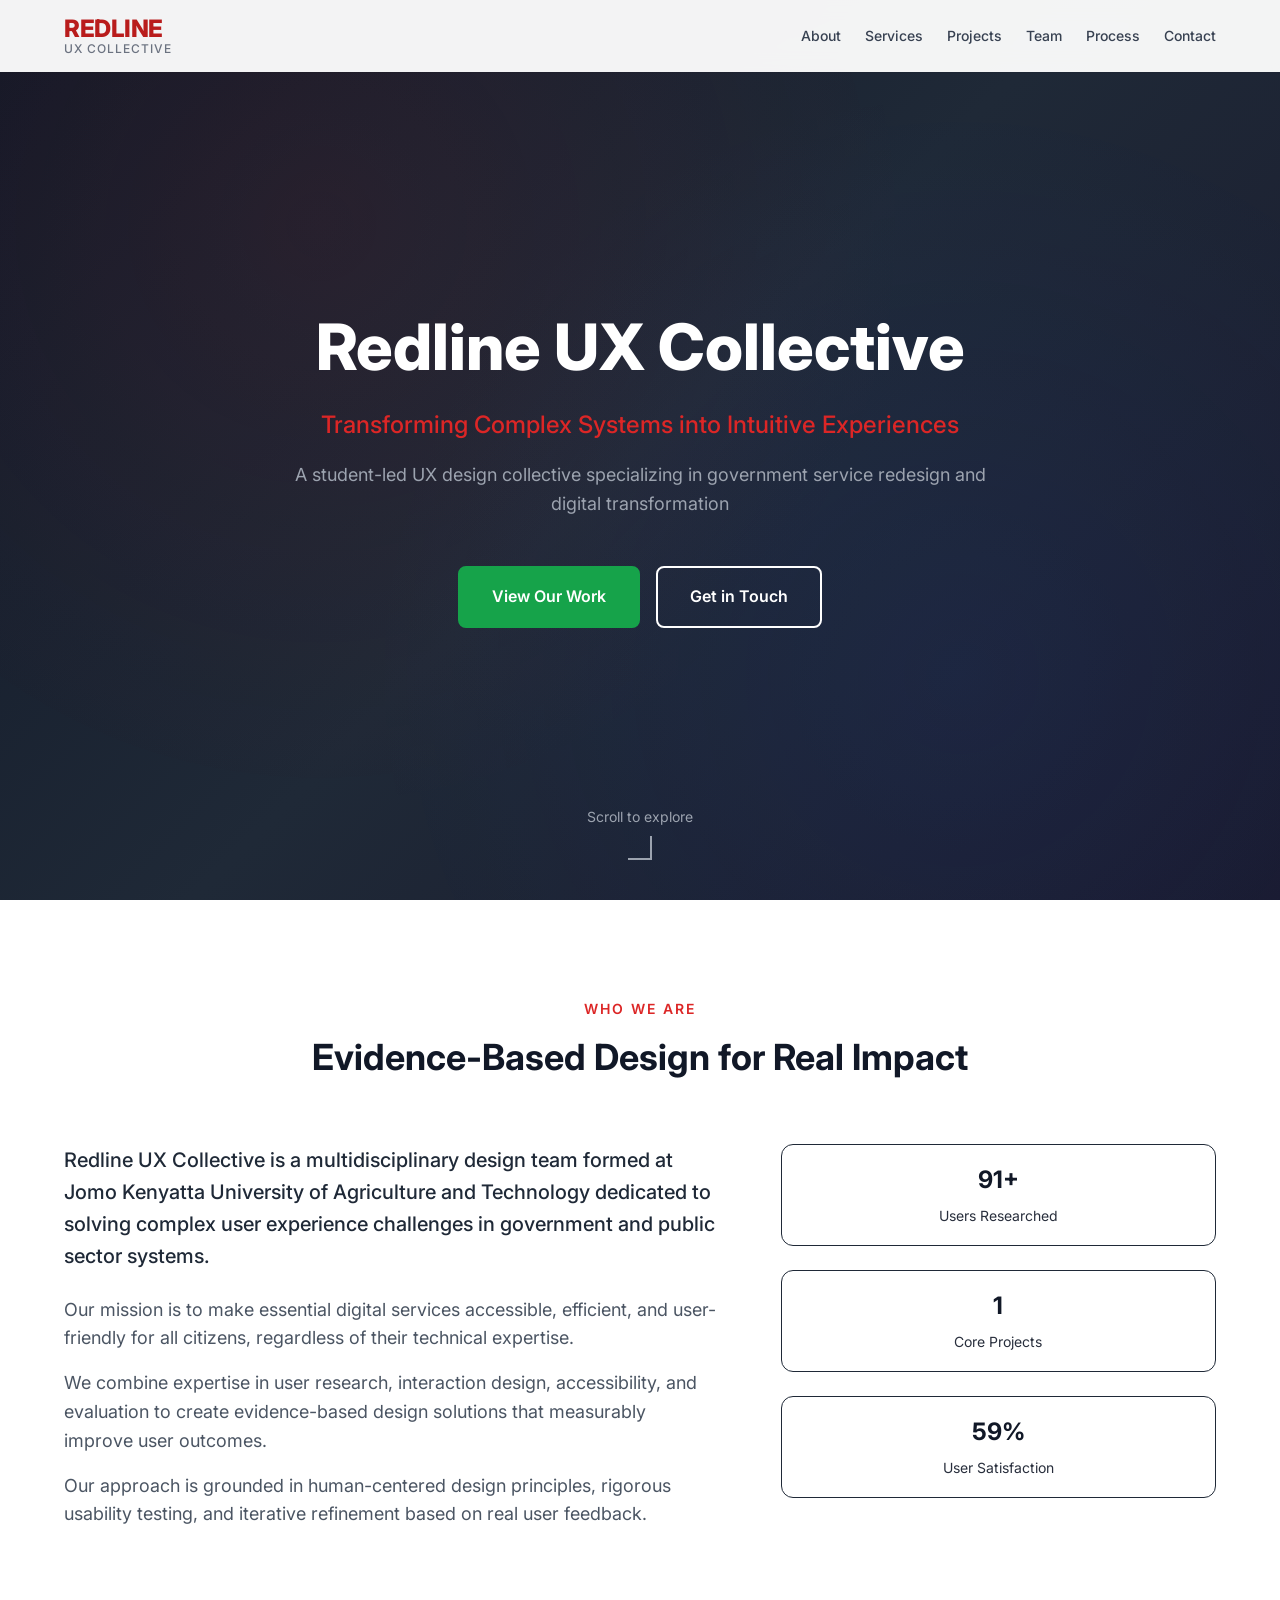
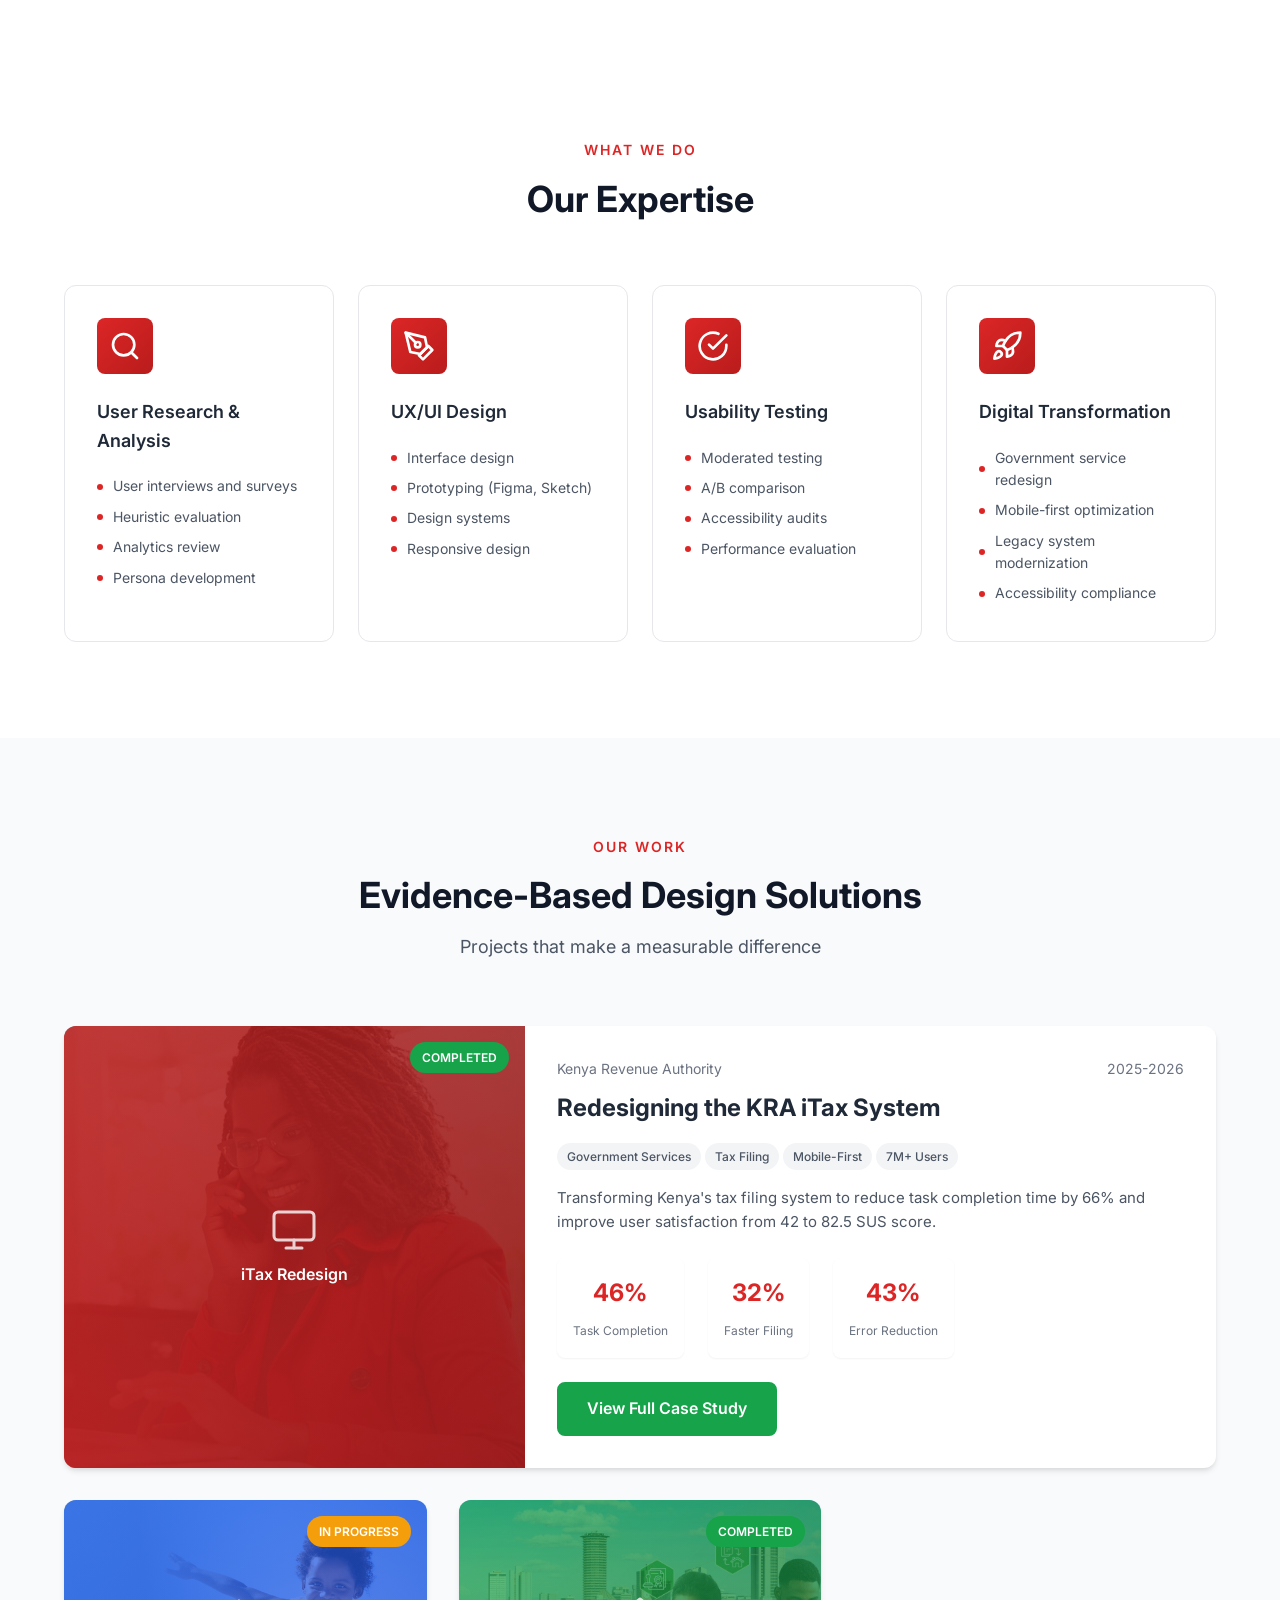
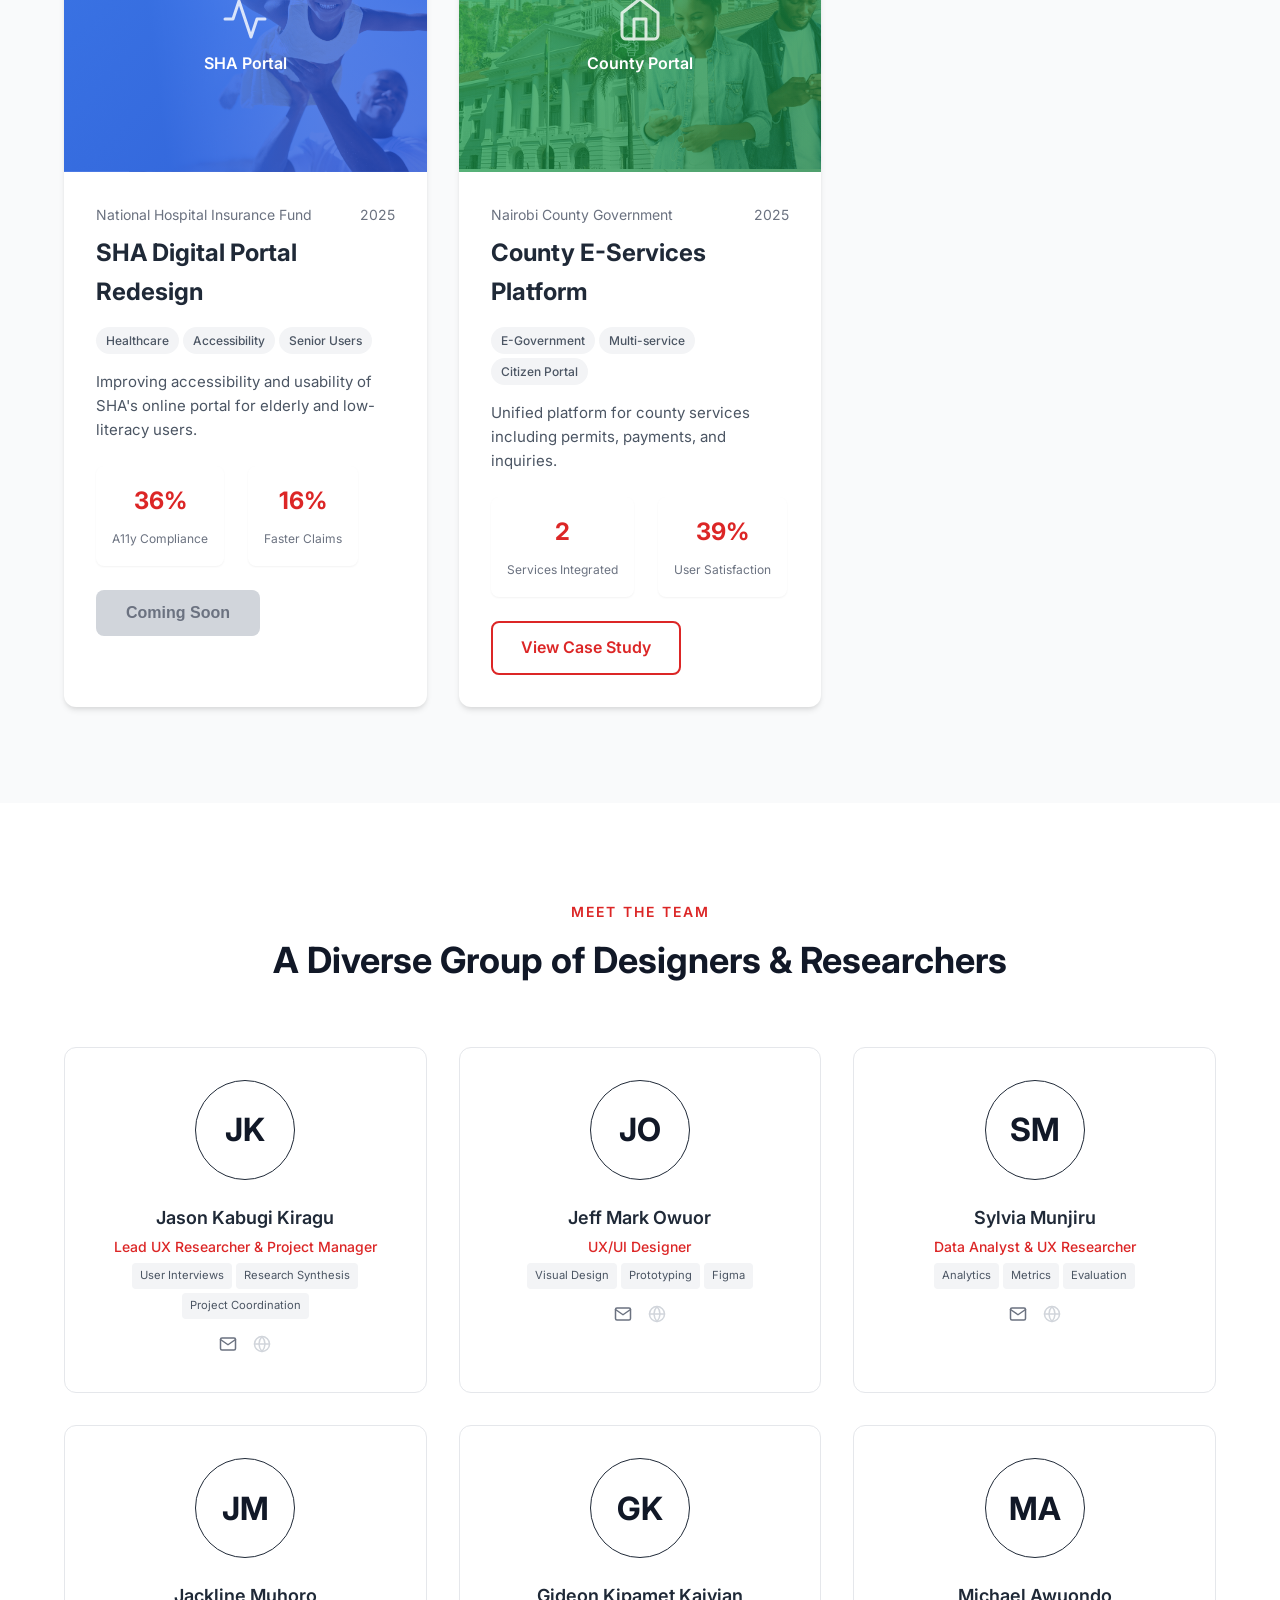
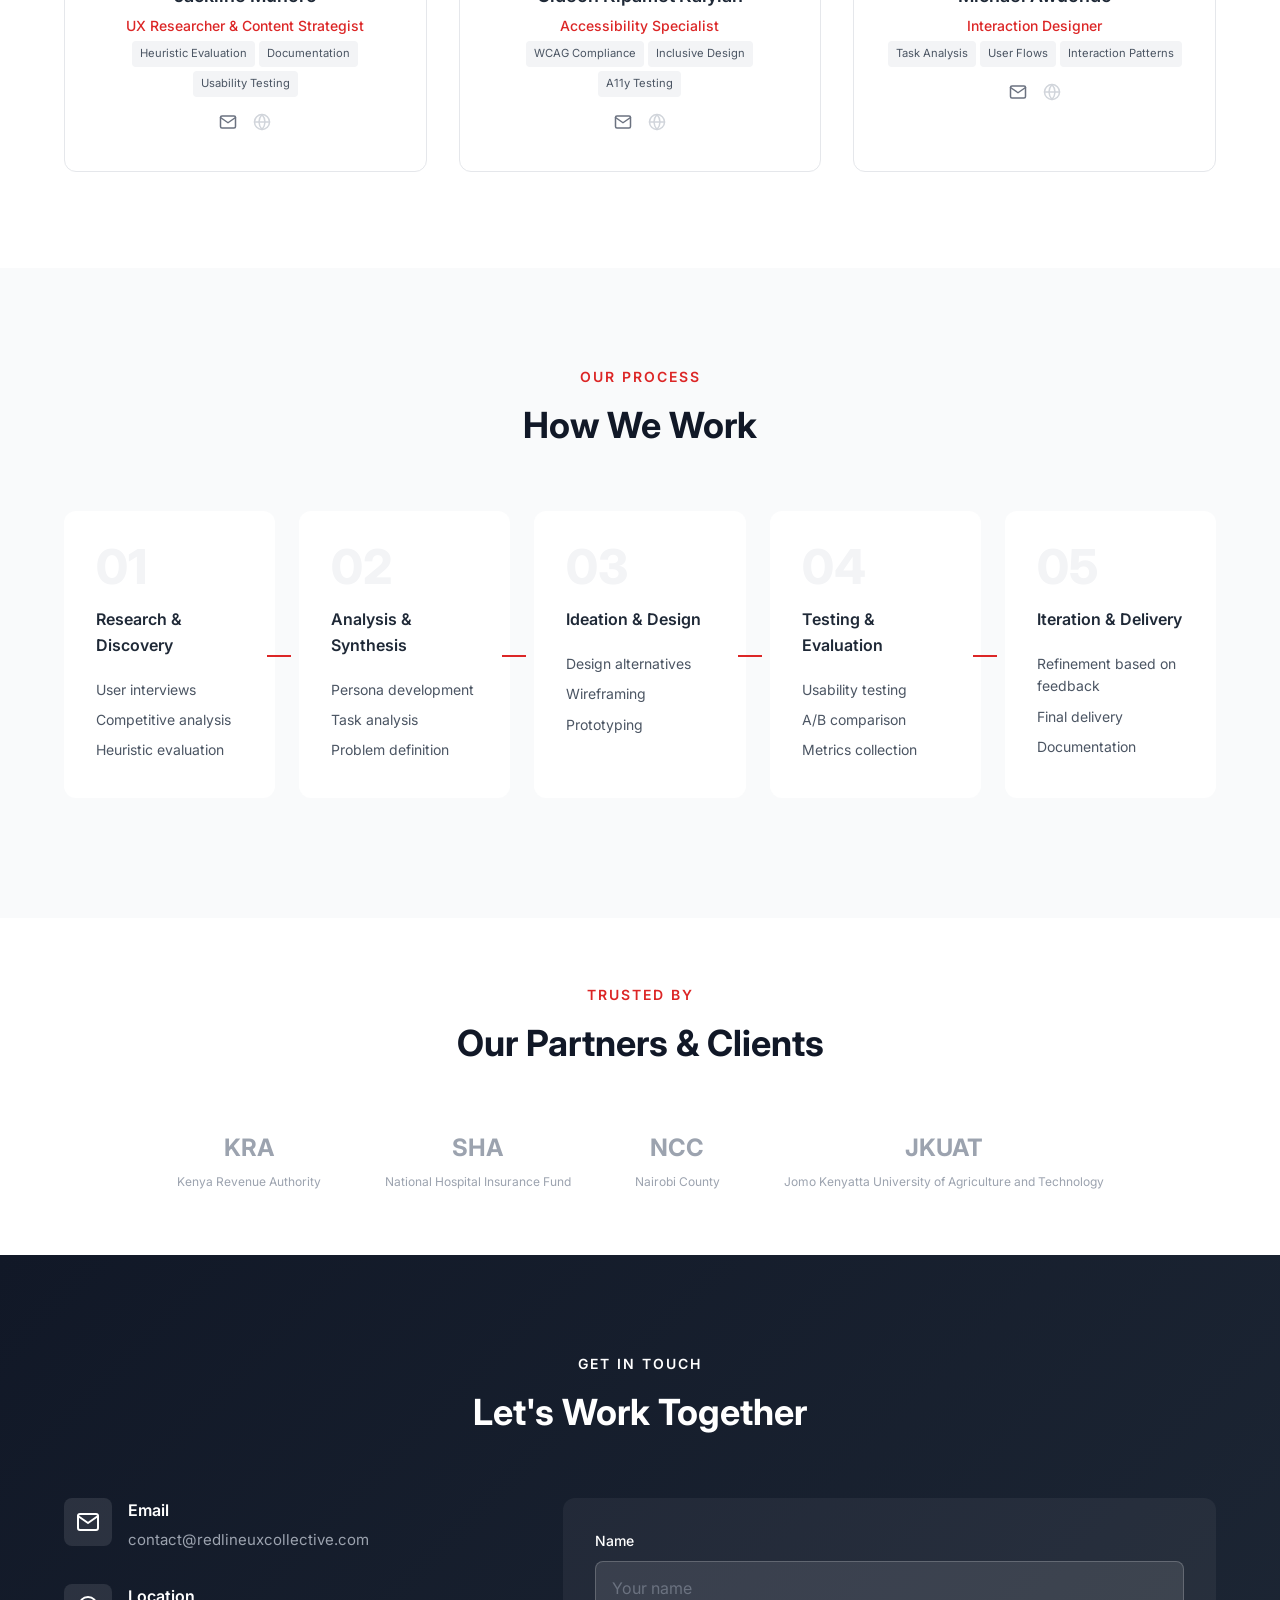
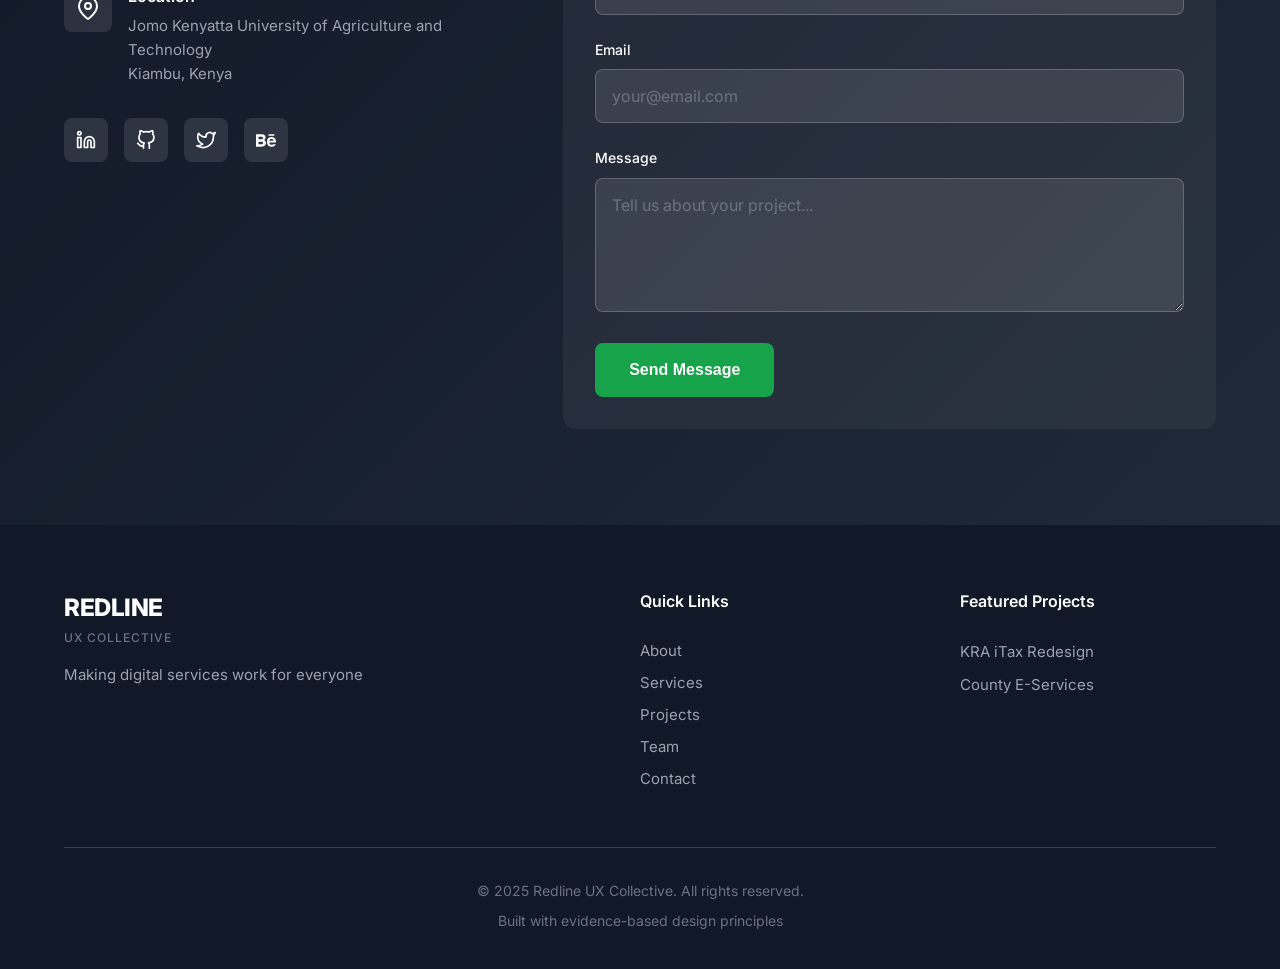
==== commit 41e131e1: "Update index.html" ====
--- a/index.html
+++ b/index.html
@@ -229,7 +229,7 @@
           <div class="project-content">
             <div class="project-meta">
               <span class="project-client">Kenya Revenue Authority</span>
-              <span class="project-year">2024-2025</span>
+              <span class="project-year">2025-2026</span>
             </div>
             <h3 class="project-title">Redesigning the KRA iTax System</h3>
             <div class="project-tags">
@@ -276,7 +276,7 @@
           <div class="project-content">
             <div class="project-meta">
               <span class="project-client">National Hospital Insurance Fund</span>
-              <span class="project-year">2024</span>
+              <span class="project-year">2025</span>
             </div>
             <h3 class="project-title">SHA Digital Portal Redesign</h3>
             <div class="project-tags">
@@ -318,7 +318,7 @@
           <div class="project-content">
             <div class="project-meta">
               <span class="project-client">Nairobi County Government</span>
-              <span class="project-year">2024</span>
+              <span class="project-year">2025</span>
             </div>
             <h3 class="project-title">County E-Services Platform</h3>
             <div class="project-tags">
--- a/styles.css
+++ b/styles.css
@@ -203,11 +203,11 @@
 .hero {
     padding-top: 120px;
     padding-bottom: var(--spacing-4xl);
-    background: linear-gradient(135deg, var(--primary-red) 0%, #991B1B 100%);
+    background: url("../assets/Background.png") center / cover no-repeat;
     color: var(--white);
     position: relative;
     overflow: hidden;
-    z-index: 0;
+    z-index: 1;
 }
 
 .hero::before {
@@ -2249,8 +2249,9 @@
     width: 80px;
     height: 80px;
     border-radius: var(--radius-full);
-    background: linear-gradient(135deg, var(--primary-red), var(--primary-red-dark));
-    color: var(--white);
+    background: transparent;
+    color: var(--gray-900);
+    border: 1.5px solid var(--gray-800);
     display: flex;
     align-items: center;
     justify-content: center;
@@ -2792,7 +2793,7 @@
 .logo-text {
     font-size: 1.5rem;
     font-weight: 800;
-    color: var(--primary-red);
+    color: var(--primary-red-dark);
     letter-spacing: -0.5px;
 }
 
@@ -2981,15 +2982,16 @@
 }
 
 .about-stats .stat-card {
-    background: linear-gradient(135deg, var(--primary-red), var(--primary-red-dark));
-    color: var(--white);
-    padding: var(--spacing-xl);
+    background: transparent;
+    color: var(--gray-900);
+    padding: var(--spacing-md);
     border-radius: var(--radius-lg);
+    border: 1.5px solid var(--gray-800);
     text-align: center;
 }
 
 .about-stats .stat-number {
-    font-size: 2.5rem;
+    font-size: 1.5rem;
     font-weight: 700;
     display: block;
 }
@@ -3148,6 +3150,22 @@
     background: linear-gradient(135deg, #0891B2, #0E7490);
 }
 
+/* Project thumbnail background images */
+.placeholder-thumbnail.gradient-1 {
+    background: linear-gradient(135deg, rgba(220, 38, 38, 0.7), rgba(153, 27, 27, 0.75)),
+        url('assets/Background.png') center / cover no-repeat;
+}
+
+.placeholder-thumbnail.gradient-2 {
+    background: linear-gradient(135deg, rgba(37, 99, 235, 0.7), rgba(29, 78, 216, 0.75)),
+        url('assets/SHA_background.png') center / cover no-repeat;
+}
+
+.placeholder-thumbnail.gradient-3 {
+    background: linear-gradient(135deg, rgba(22, 163, 74, 0.7), rgba(21, 128, 61, 0.75)),
+        url('assets/county_background.png') center / cover no-repeat;
+}
+
 .project-badge {
     position: absolute;
     top: var(--spacing-md);
@@ -3270,7 +3288,9 @@
     align-items: center;
     justify-content: center;
     margin: 0 auto;
-    color: var(--white);
+    background: transparent !important;
+    color: var(--gray-900);
+    border: 1.5px solid var(--gray-800);
 }
 
 .placeholder-avatar .initials {
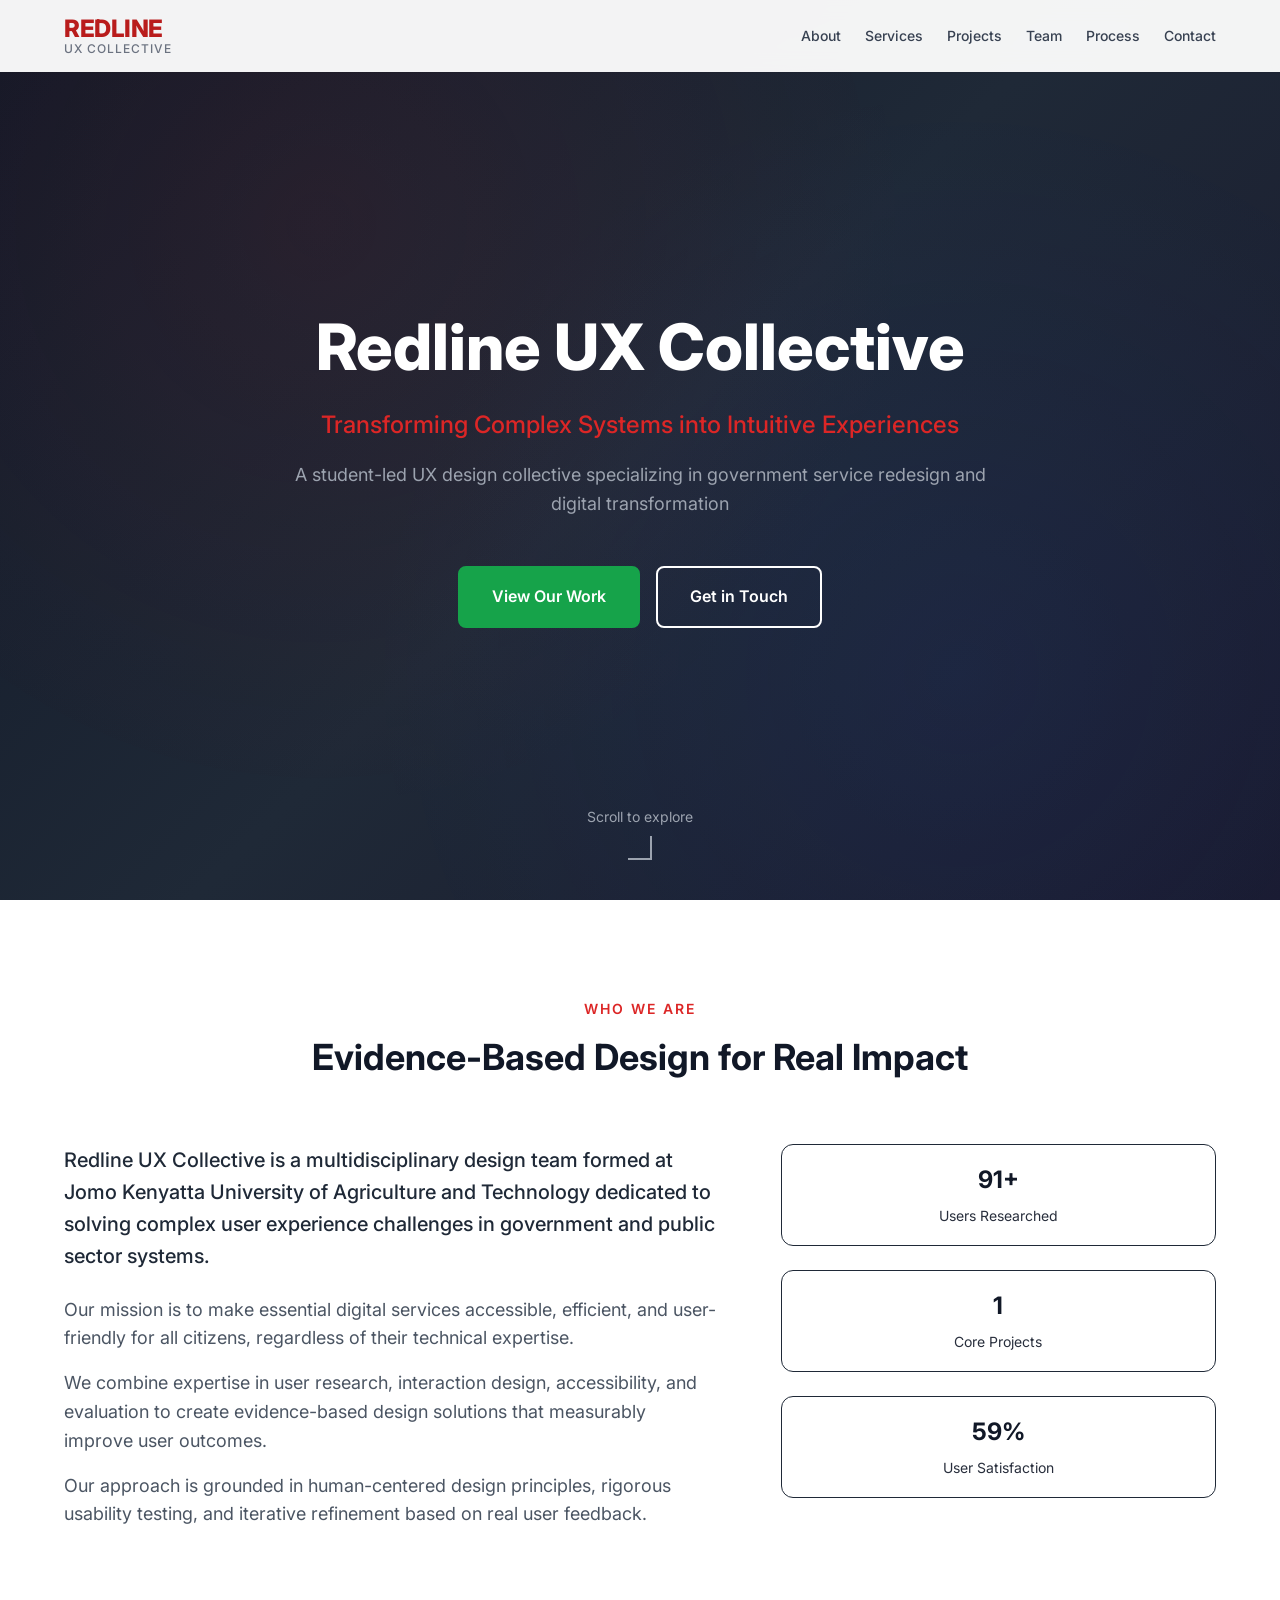
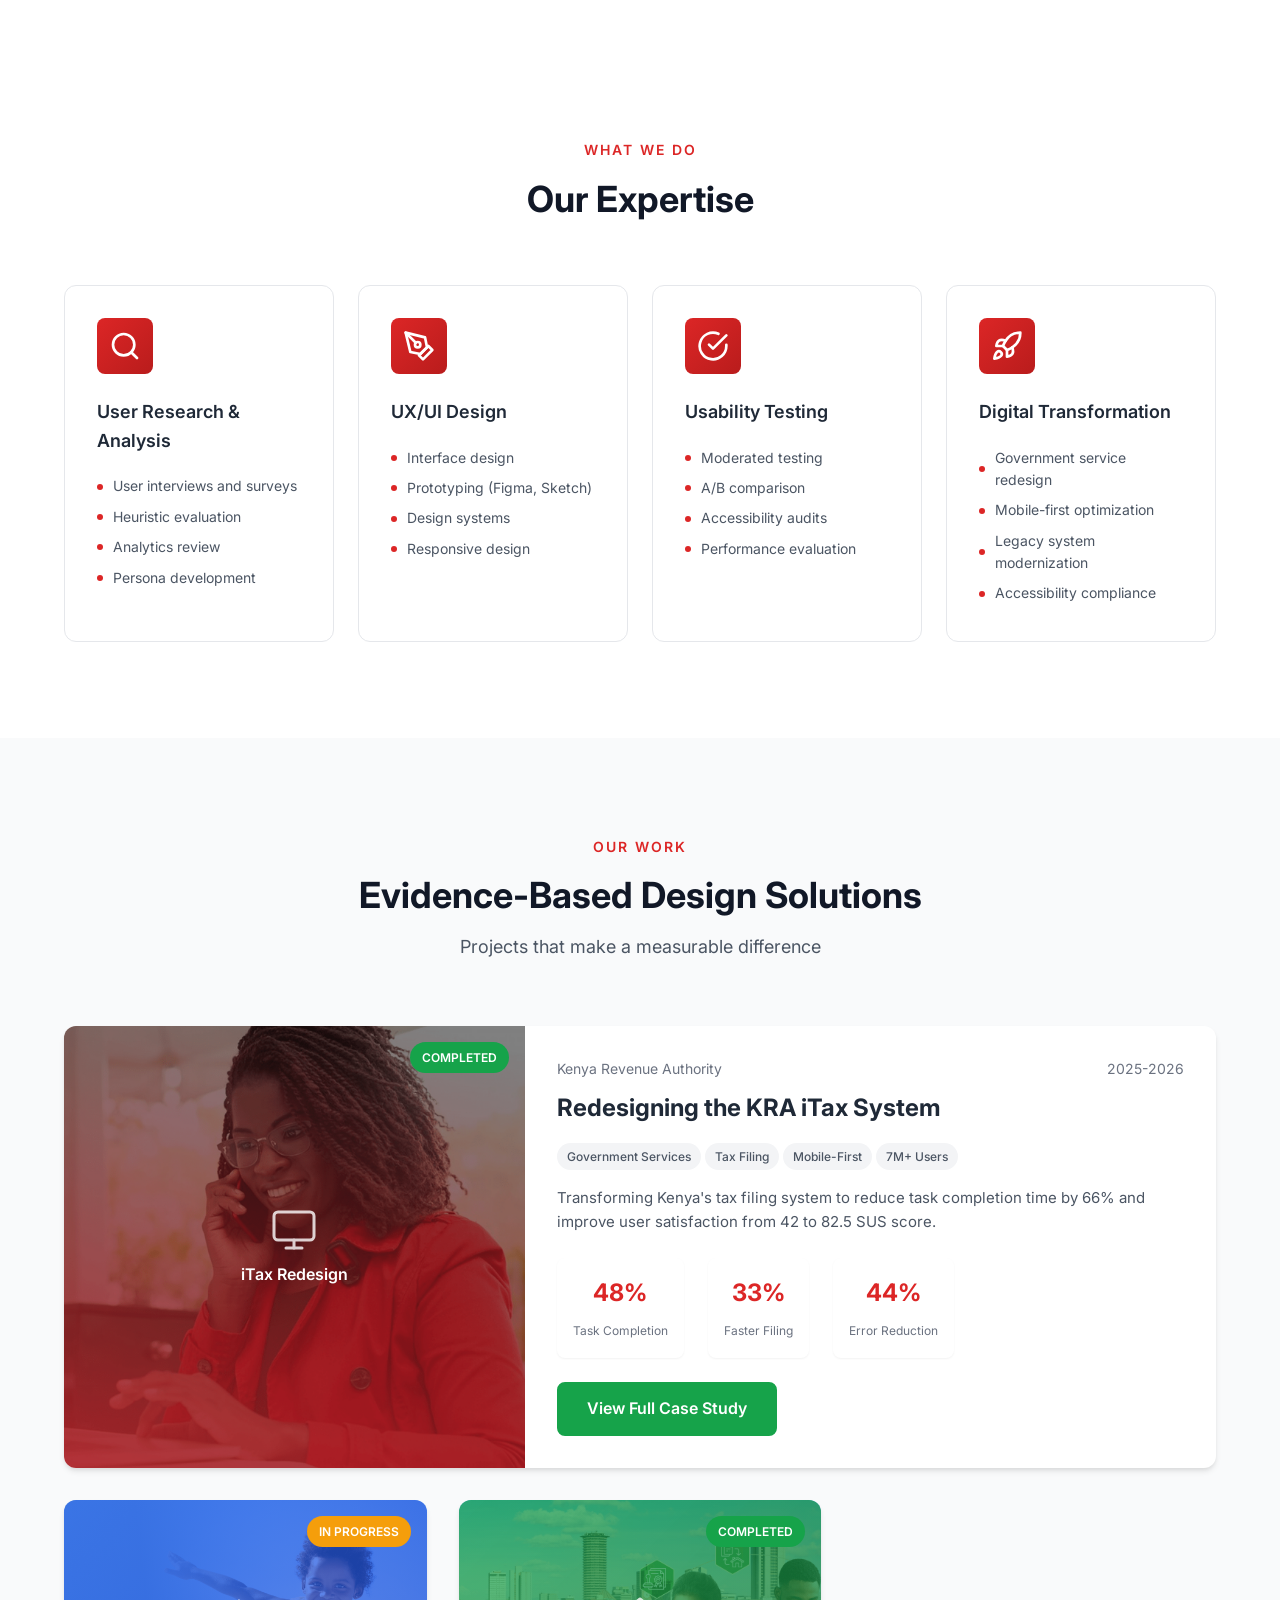
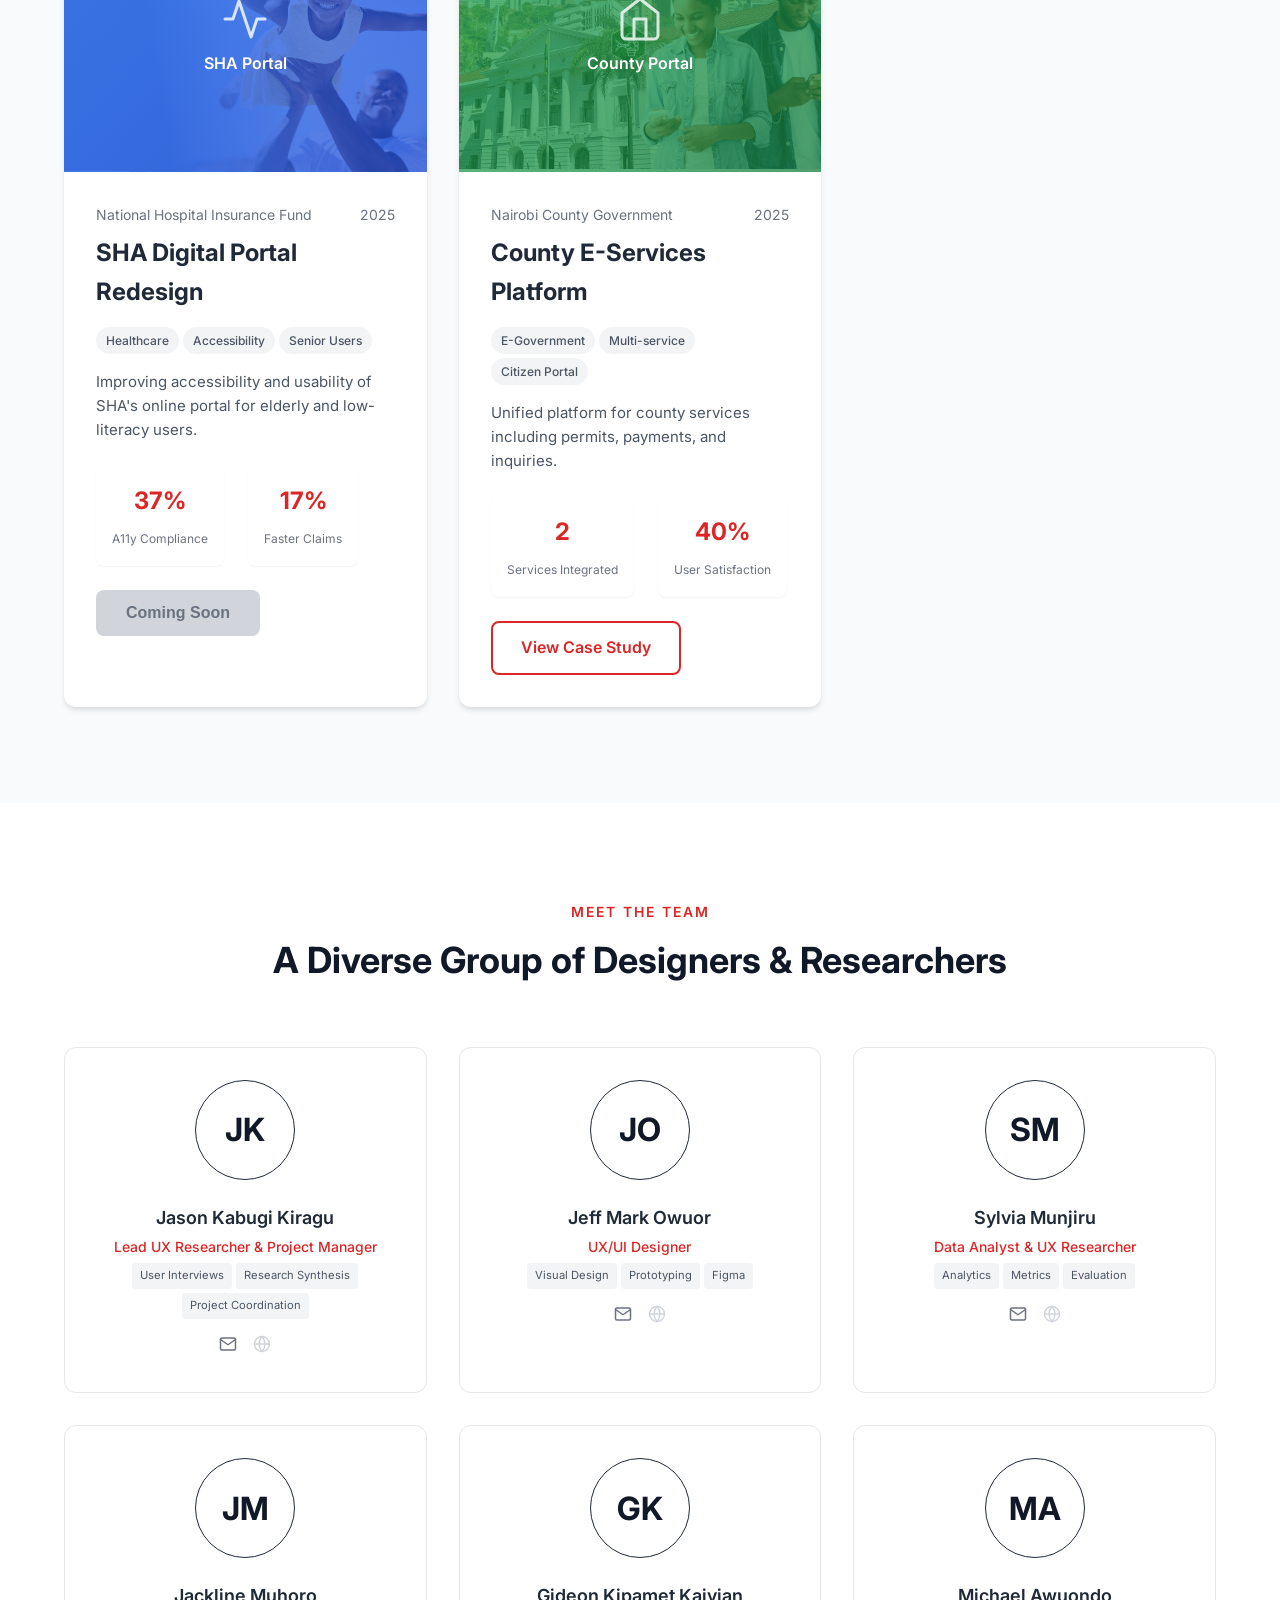
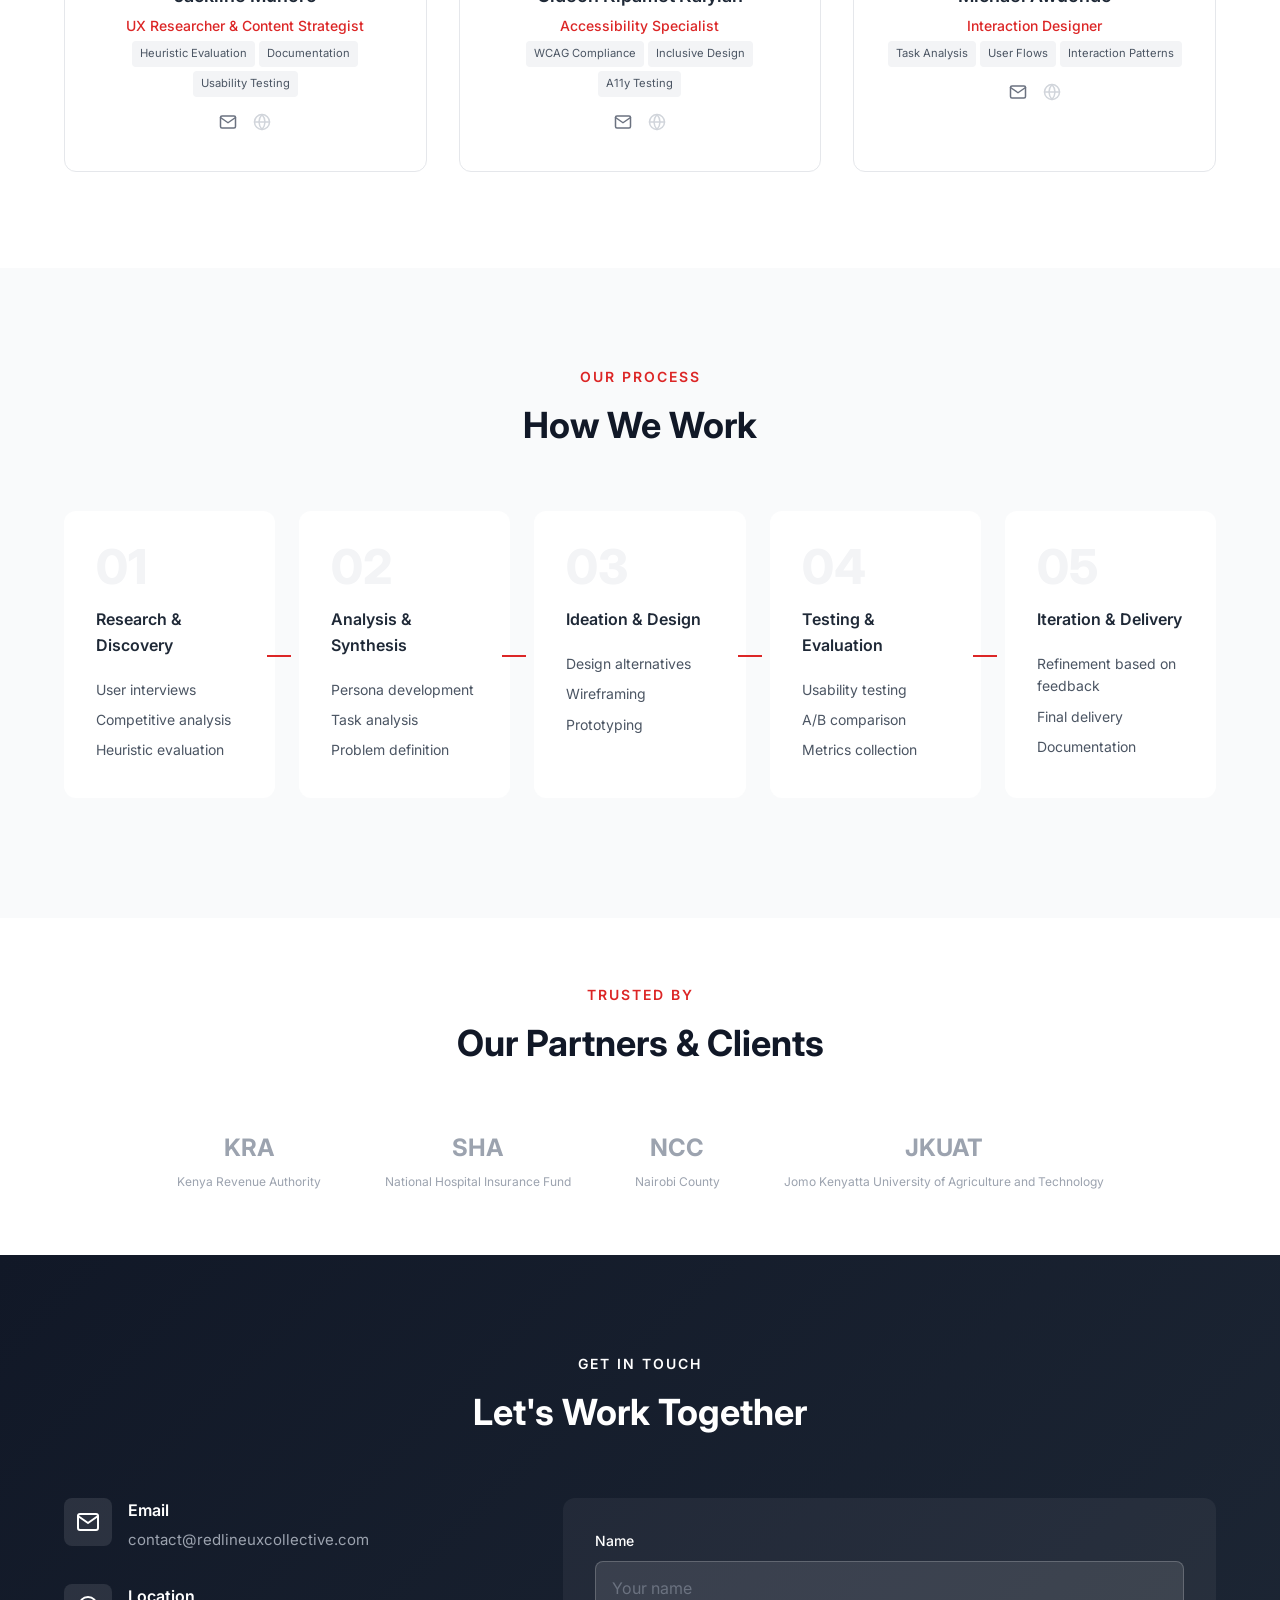
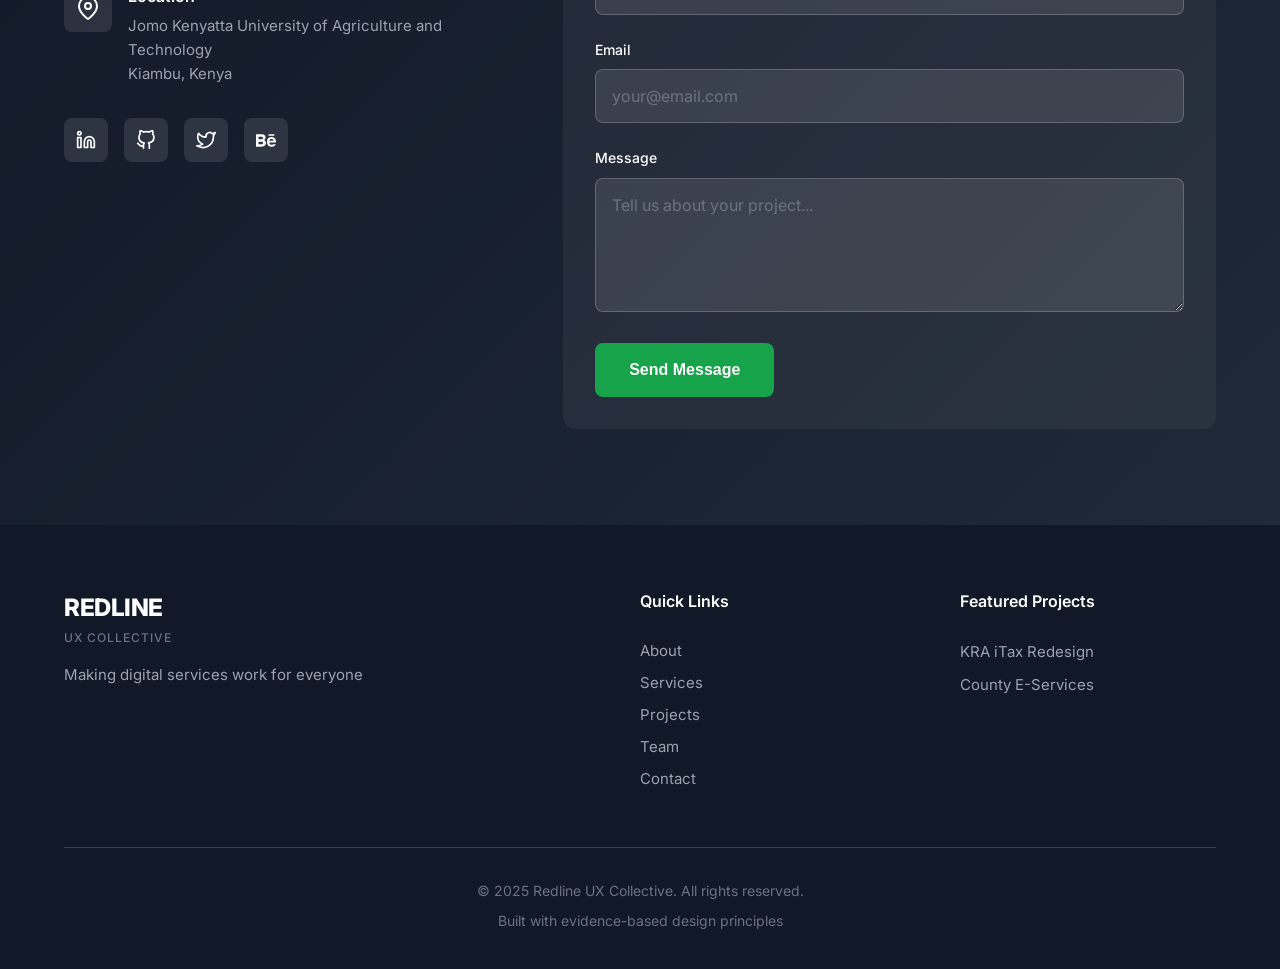
==== commit 60eca0e3: "Update" ====
--- a/index.html
+++ b/index.html
@@ -529,7 +529,7 @@
                   <polyline points="22,6 12,13 2,6"></polyline>
                 </svg>
               </a>
-              <a class="member-link-placeholder" title="Portfolio" href="https://portfolio-eta-seven-89.vercel.app/">
+              <span class="member-link-placeholder" title="Website Coming Soon">
                 <svg xmlns="http://www.w3.org/2000/svg" width="18" height="18" viewBox="0 0 24 24" fill="none"
                   stroke="currentColor" stroke-width="2" stroke-linecap="round" stroke-linejoin="round">
                   <circle cx="12" cy="12" r="10"></circle>
@@ -537,7 +537,7 @@
                   <path d="M12 2a15.3 15.3 0 0 1 4 10 15.3 15.3 0 0 1-4 10 15.3 15.3 0 0 1-4-10 15.3 15.3 0 0 1 4-10z">
                   </path>
                 </svg>
-              </a>
+              </span>
             </div>
           </div>
         </div>
--- a/styles.css
+++ b/styles.css
@@ -414,7 +414,7 @@
 }
 
 .subsection-title:first-child {
-    margin-top: 0;
+    margin-top: 5;
 }
 
 /* ===================================
@@ -3152,7 +3152,7 @@
 
 /* Project thumbnail background images */
 .placeholder-thumbnail.gradient-1 {
-    background: linear-gradient(135deg, rgba(220, 38, 38, 0.7), rgba(153, 27, 27, 0.75)),
+    background: linear-gradient(135deg, rgba(220, 38, 38, 0), rgba(153, 27, 27, 0)),
         url('assets/Background.png') center / cover no-repeat;
 }
 
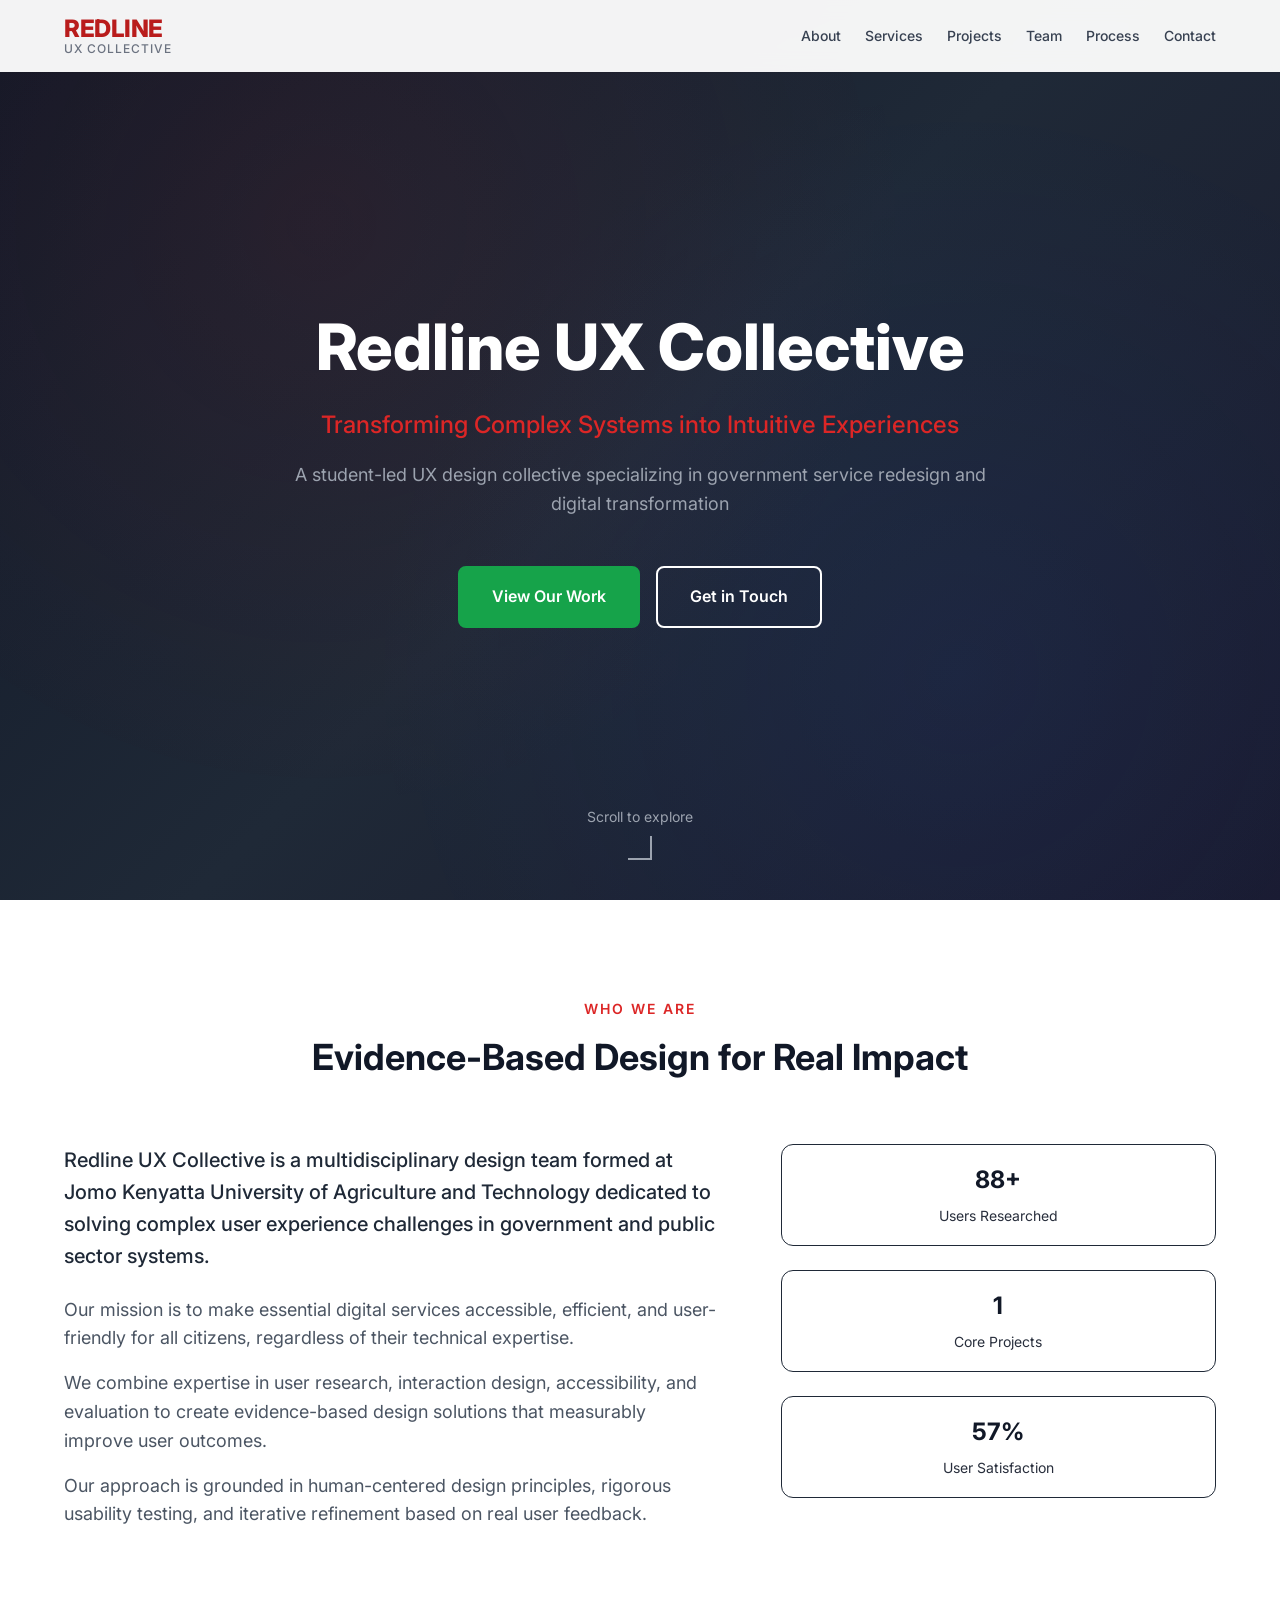
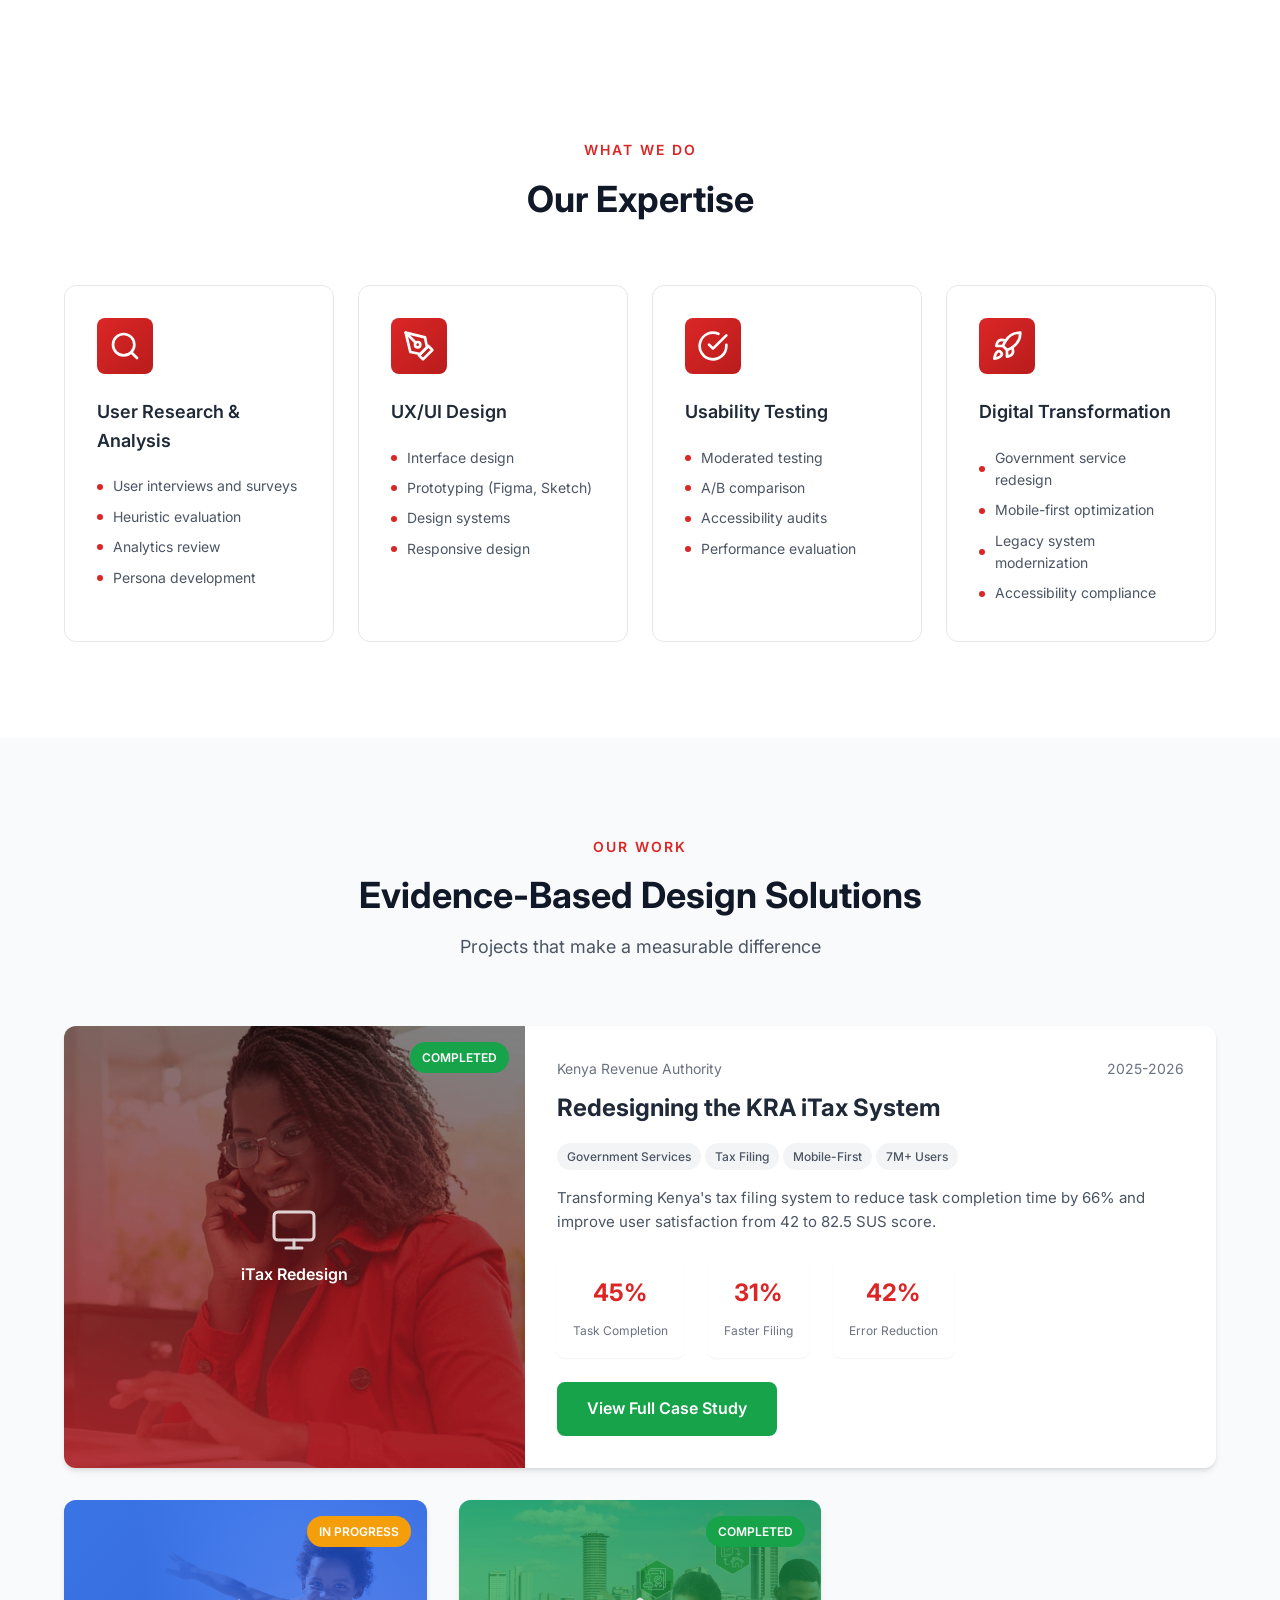
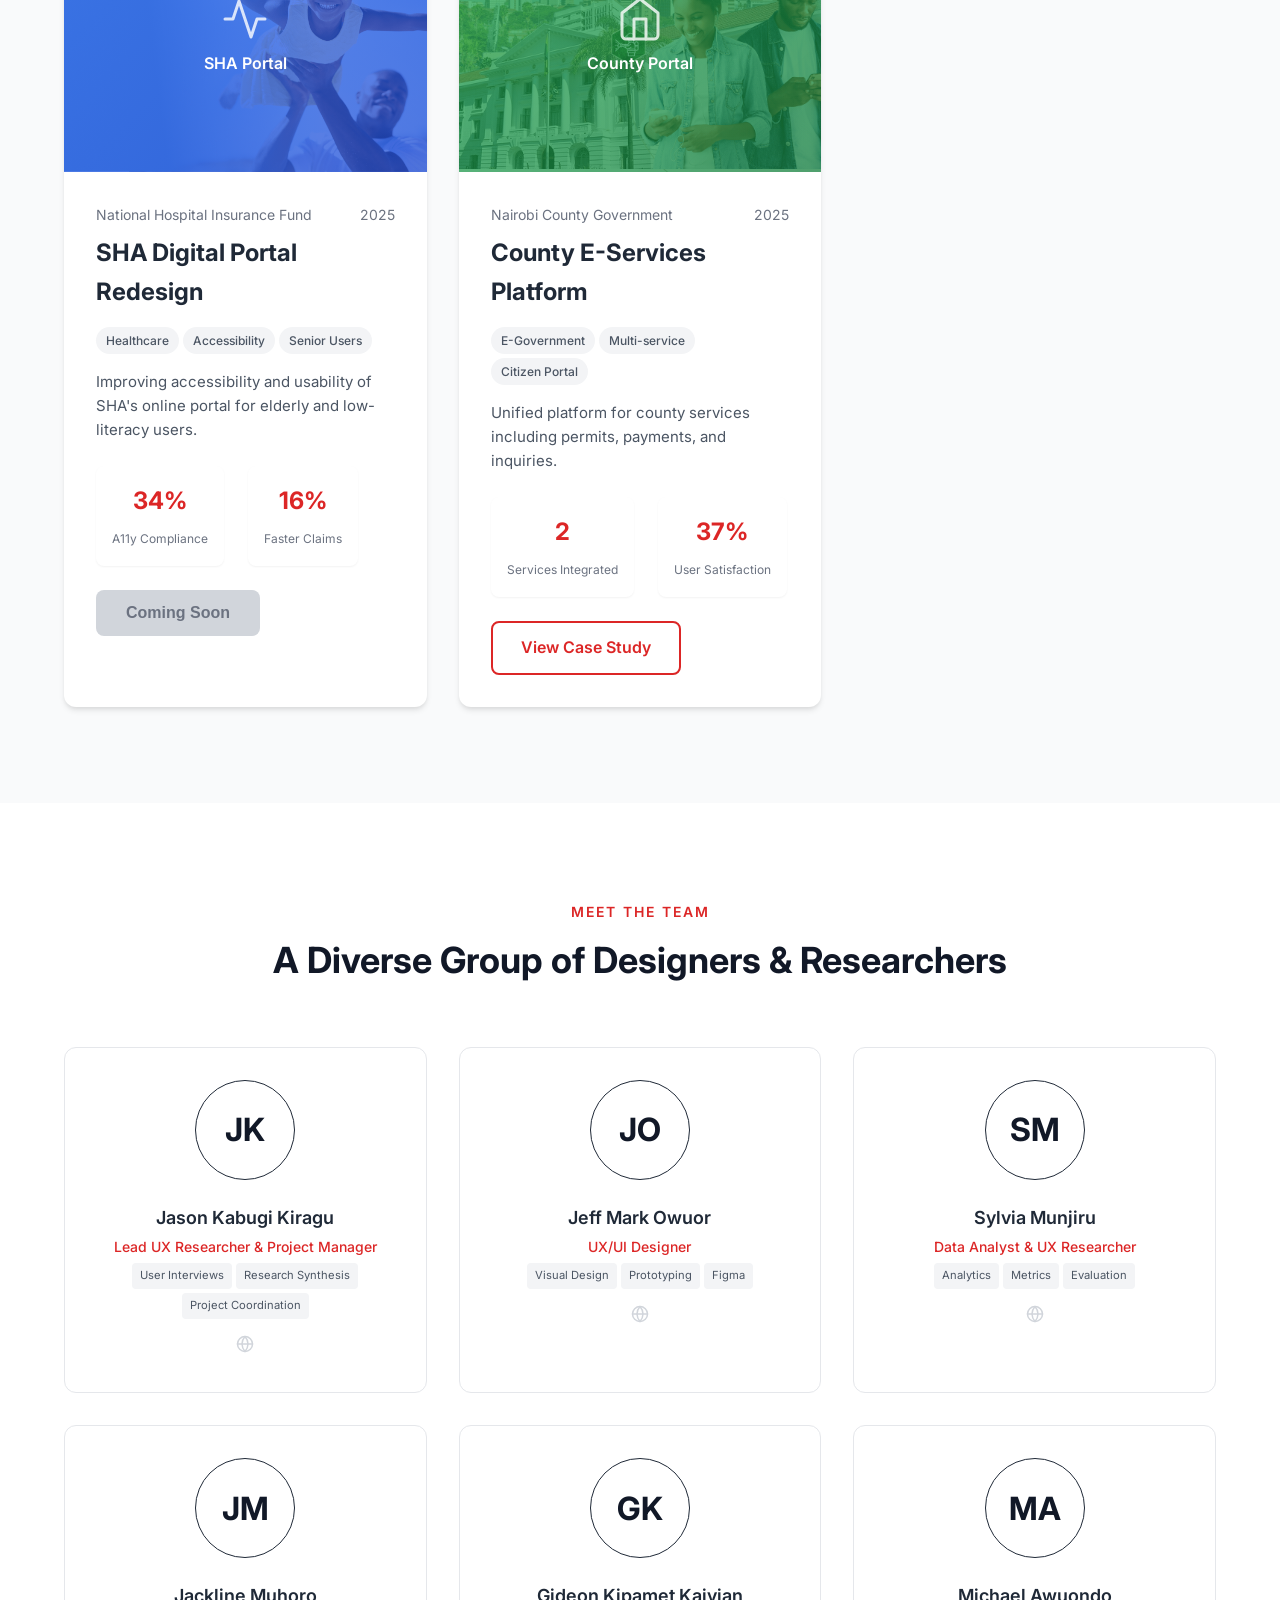
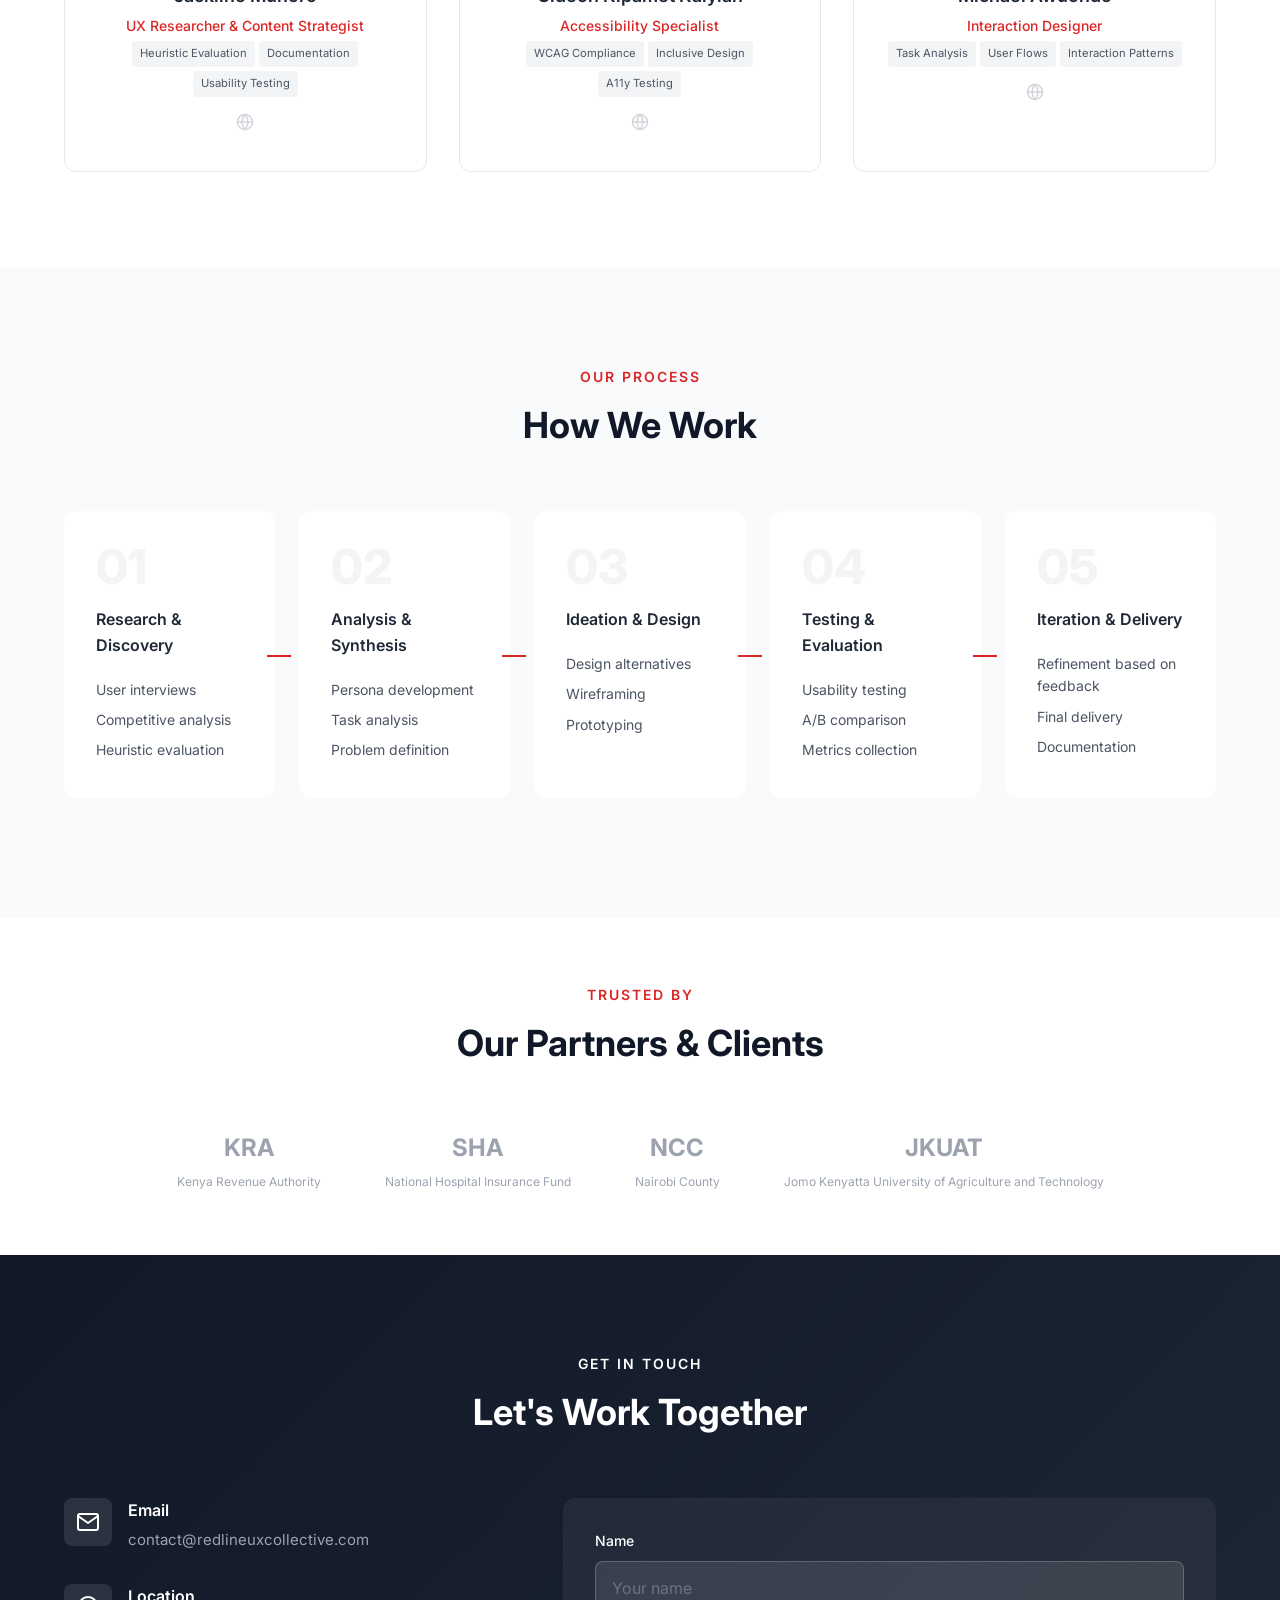
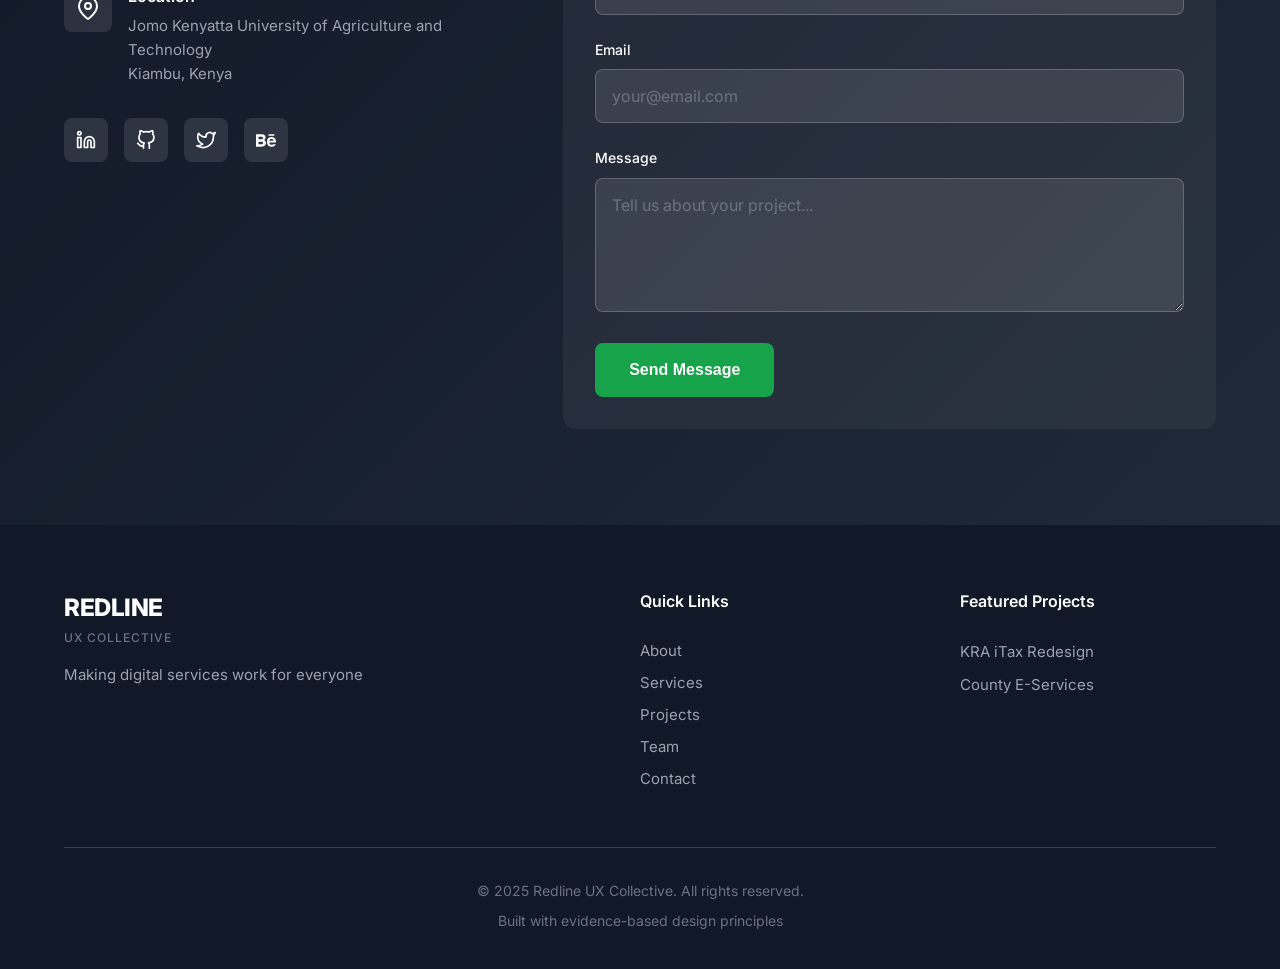
==== commit 234f5582: "Update index.html" ====
--- a/index.html
+++ b/index.html
@@ -374,13 +374,6 @@
               <span class="expertise-tag">Project Coordination</span>
             </div>
             <div class="member-links">
-              <a href="mailto:jasonkiragu@student.dkut.ac.ke" class="member-link" title="Email">
-                <svg xmlns="http://www.w3.org/2000/svg" width="18" height="18" viewBox="0 0 24 24" fill="none"
-                  stroke="currentColor" stroke-width="2" stroke-linecap="round" stroke-linejoin="round">
-                  <path d="M4 4h16c1.1 0 2 .9 2 2v12c0 1.1-.9 2-2 2H4c-1.1 0-2-.9-2-2V6c0-1.1.9-2 2-2z"></path>
-                  <polyline points="22,6 12,13 2,6"></polyline>
-                </svg>
-              </a>
               <span class="member-link-placeholder" title="Website Coming Soon">
                 <svg xmlns="http://www.w3.org/2000/svg" width="18" height="18" viewBox="0 0 24 24" fill="none"
                   stroke="currentColor" stroke-width="2" stroke-linecap="round" stroke-linejoin="round">
@@ -411,13 +404,6 @@
               <span class="expertise-tag">Figma</span>
             </div>
             <div class="member-links">
-              <a href="mailto:jeffowuor@student.dkut.ac.ke" class="member-link" title="Email">
-                <svg xmlns="http://www.w3.org/2000/svg" width="18" height="18" viewBox="0 0 24 24" fill="none"
-                  stroke="currentColor" stroke-width="2" stroke-linecap="round" stroke-linejoin="round">
-                  <path d="M4 4h16c1.1 0 2 .9 2 2v12c0 1.1-.9 2-2 2H4c-1.1 0-2-.9-2-2V6c0-1.1.9-2 2-2z"></path>
-                  <polyline points="22,6 12,13 2,6"></polyline>
-                </svg>
-              </a>
               <span class="member-link-placeholder" title="Website Coming Soon">
                 <svg xmlns="http://www.w3.org/2000/svg" width="18" height="18" viewBox="0 0 24 24" fill="none"
                   stroke="currentColor" stroke-width="2" stroke-linecap="round" stroke-linejoin="round">
@@ -448,13 +434,6 @@
               <span class="expertise-tag">Evaluation</span>
             </div>
             <div class="member-links">
-              <a href="mailto:sylviamunjiru@student.dkut.ac.ke" class="member-link" title="Email">
-                <svg xmlns="http://www.w3.org/2000/svg" width="18" height="18" viewBox="0 0 24 24" fill="none"
-                  stroke="currentColor" stroke-width="2" stroke-linecap="round" stroke-linejoin="round">
-                  <path d="M4 4h16c1.1 0 2 .9 2 2v12c0 1.1-.9 2-2 2H4c-1.1 0-2-.9-2-2V6c0-1.1.9-2 2-2z"></path>
-                  <polyline points="22,6 12,13 2,6"></polyline>
-                </svg>
-              </a>
               <span class="member-link-placeholder" title="Website Coming Soon">
                 <svg xmlns="http://www.w3.org/2000/svg" width="18" height="18" viewBox="0 0 24 24" fill="none"
                   stroke="currentColor" stroke-width="2" stroke-linecap="round" stroke-linejoin="round">
@@ -485,13 +464,6 @@
               <span class="expertise-tag">Usability Testing</span>
             </div>
             <div class="member-links">
-              <a href="mailto:jacklinemuhoro@student.dkut.ac.ke" class="member-link" title="Email">
-                <svg xmlns="http://www.w3.org/2000/svg" width="18" height="18" viewBox="0 0 24 24" fill="none"
-                  stroke="currentColor" stroke-width="2" stroke-linecap="round" stroke-linejoin="round">
-                  <path d="M4 4h16c1.1 0 2 .9 2 2v12c0 1.1-.9 2-2 2H4c-1.1 0-2-.9-2-2V6c0-1.1.9-2 2-2z"></path>
-                  <polyline points="22,6 12,13 2,6"></polyline>
-                </svg>
-              </a>
               <span class="member-link-placeholder" title="Website Coming Soon">
                 <svg xmlns="http://www.w3.org/2000/svg" width="18" height="18" viewBox="0 0 24 24" fill="none"
                   stroke="currentColor" stroke-width="2" stroke-linecap="round" stroke-linejoin="round">
@@ -522,13 +494,6 @@
               <span class="expertise-tag">A11y Testing</span>
             </div>
             <div class="member-links">
-              <a href="mailto:gideonkipamet@gmail.com" class="member-link" title="Email">
-                <svg xmlns="http://www.w3.org/2000/svg" width="18" height="18" viewBox="0 0 24 24" fill="none"
-                  stroke="currentColor" stroke-width="2" stroke-linecap="round" stroke-linejoin="round">
-                  <path d="M4 4h16c1.1 0 2 .9 2 2v12c0 1.1-.9 2-2 2H4c-1.1 0-2-.9-2-2V6c0-1.1.9-2 2-2z"></path>
-                  <polyline points="22,6 12,13 2,6"></polyline>
-                </svg>
-              </a>
               <span class="member-link-placeholder" title="Website Coming Soon">
                 <svg xmlns="http://www.w3.org/2000/svg" width="18" height="18" viewBox="0 0 24 24" fill="none"
                   stroke="currentColor" stroke-width="2" stroke-linecap="round" stroke-linejoin="round">
@@ -559,13 +524,6 @@
               <span class="expertise-tag">Interaction Patterns</span>
             </div>
             <div class="member-links">
-              <a href="mailto:michaelawuondo@student.dkut.ac.ke" class="member-link" title="Email">
-                <svg xmlns="http://www.w3.org/2000/svg" width="18" height="18" viewBox="0 0 24 24" fill="none"
-                  stroke="currentColor" stroke-width="2" stroke-linecap="round" stroke-linejoin="round">
-                  <path d="M4 4h16c1.1 0 2 .9 2 2v12c0 1.1-.9 2-2 2H4c-1.1 0-2-.9-2-2V6c0-1.1.9-2 2-2z"></path>
-                  <polyline points="22,6 12,13 2,6"></polyline>
-                </svg>
-              </a>
               <span class="member-link-placeholder" title="Website Coming Soon">
                 <svg xmlns="http://www.w3.org/2000/svg" width="18" height="18" viewBox="0 0 24 24" fill="none"
                   stroke="currentColor" stroke-width="2" stroke-linecap="round" stroke-linejoin="round">
